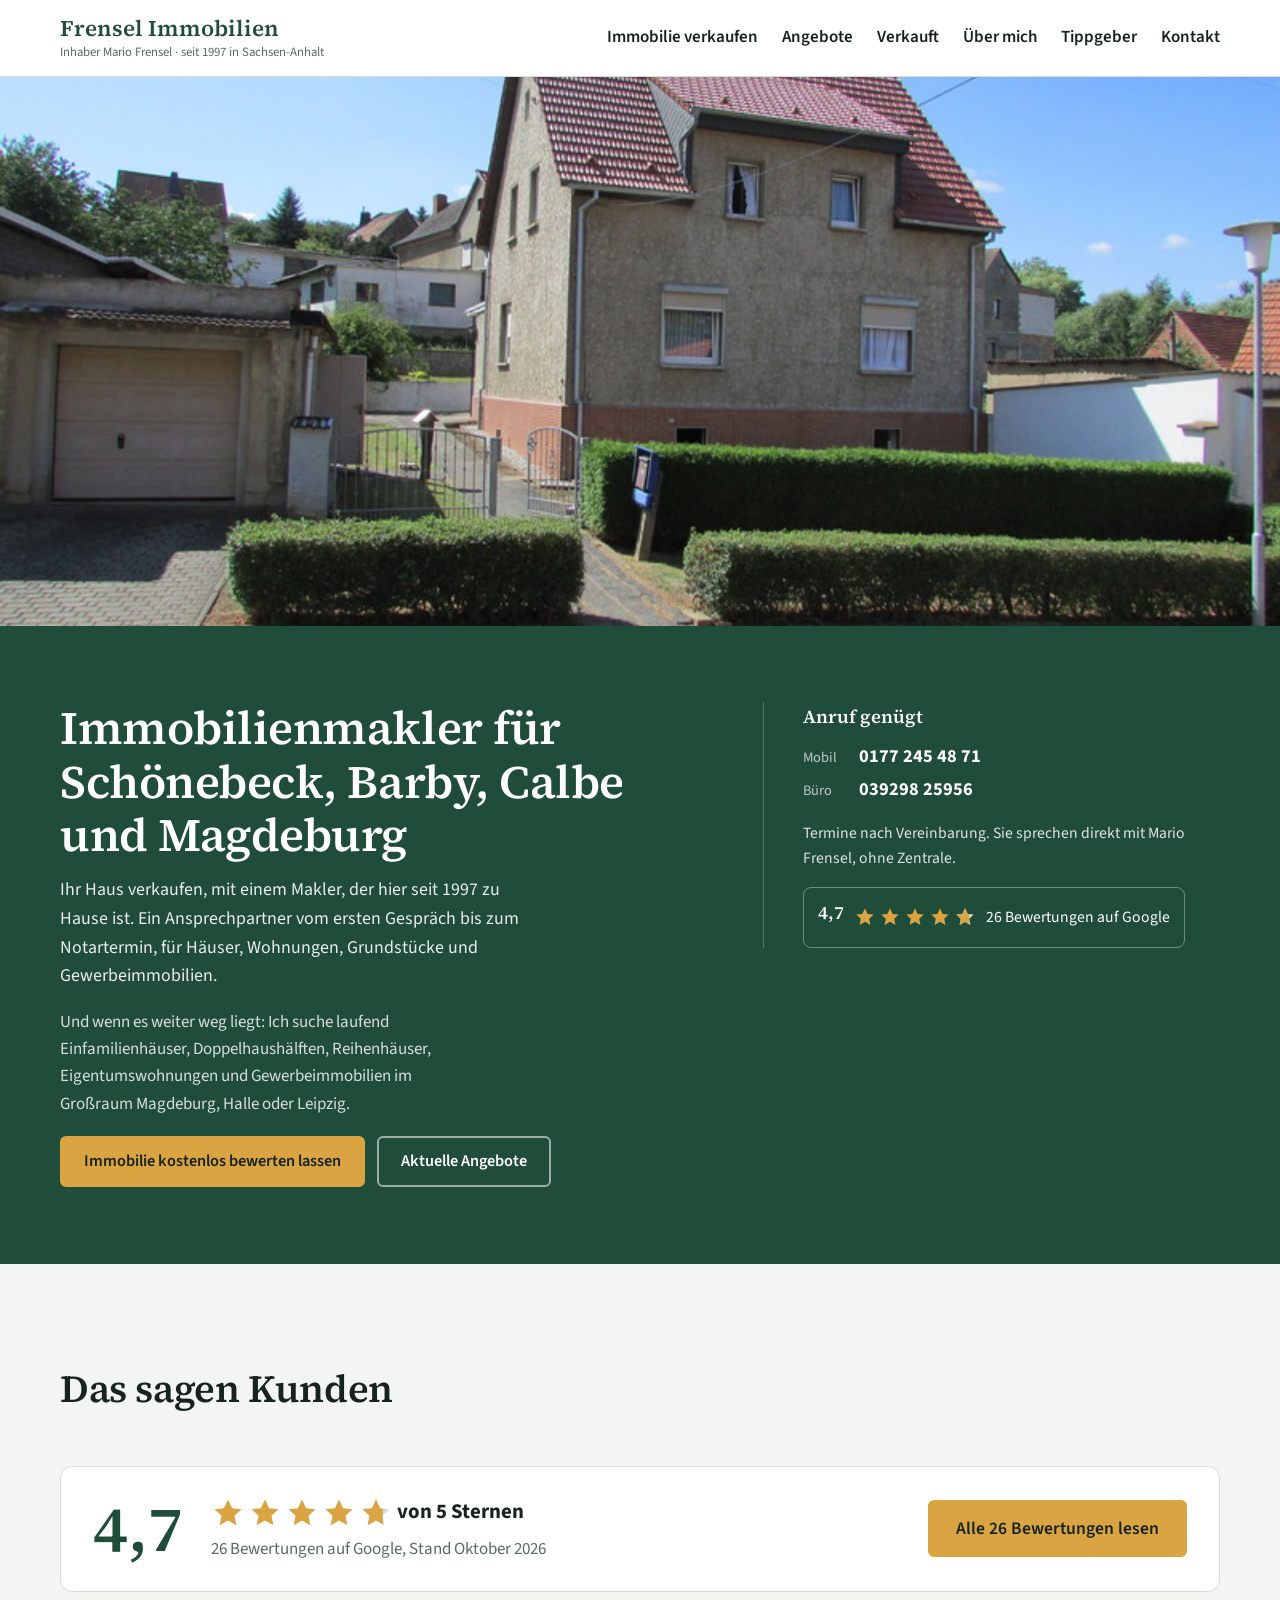
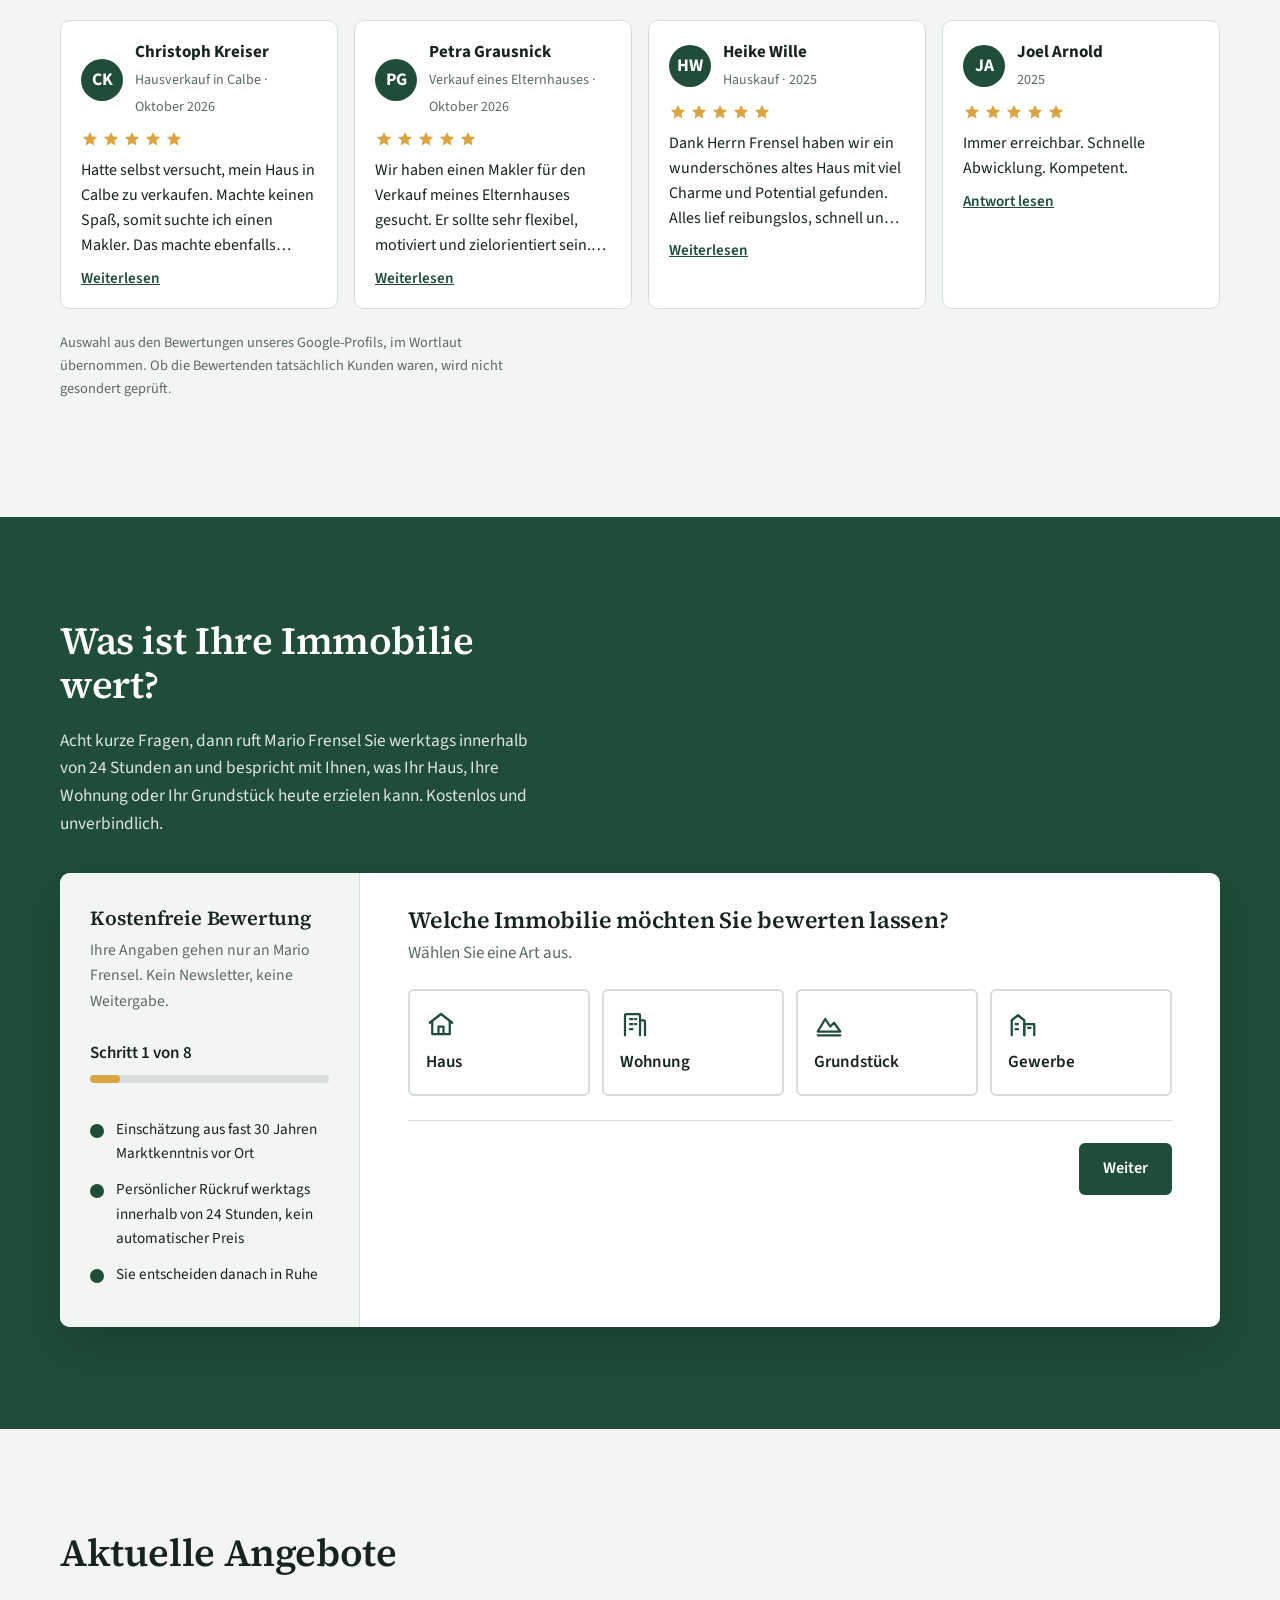
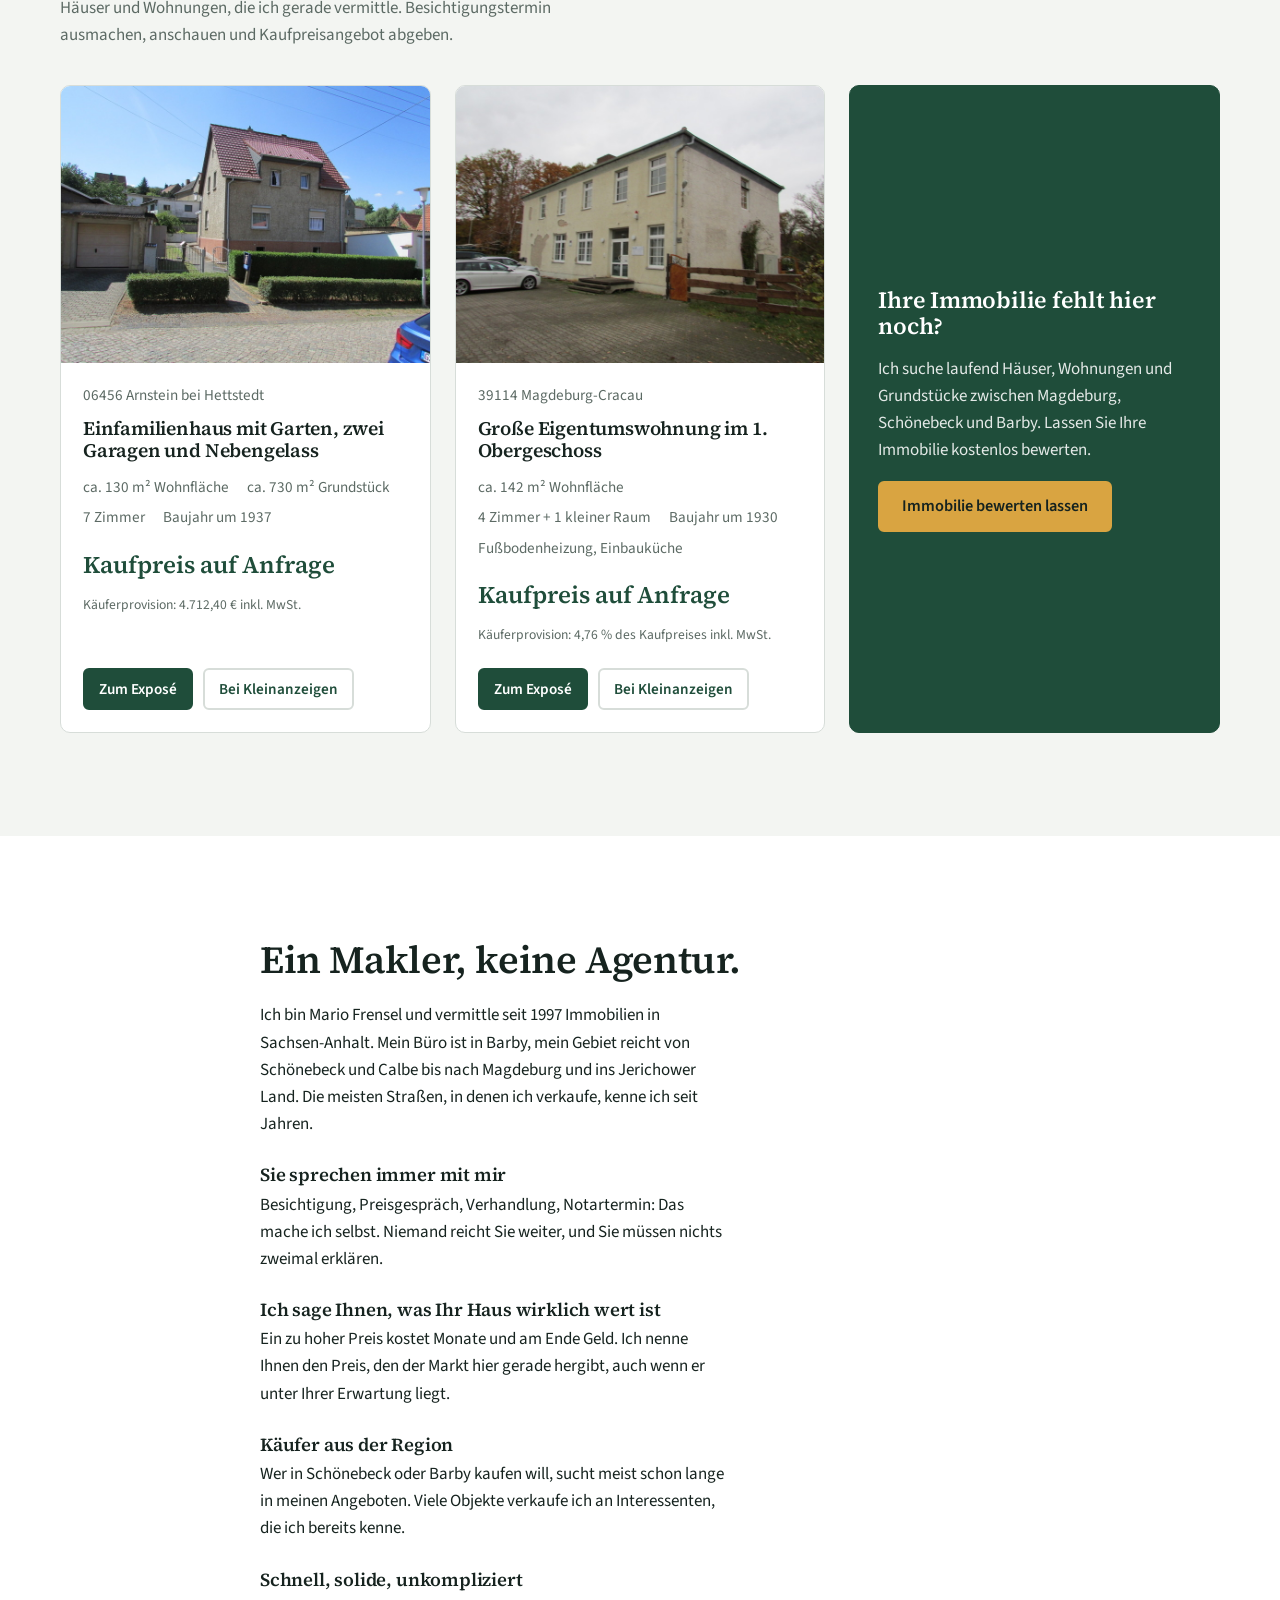
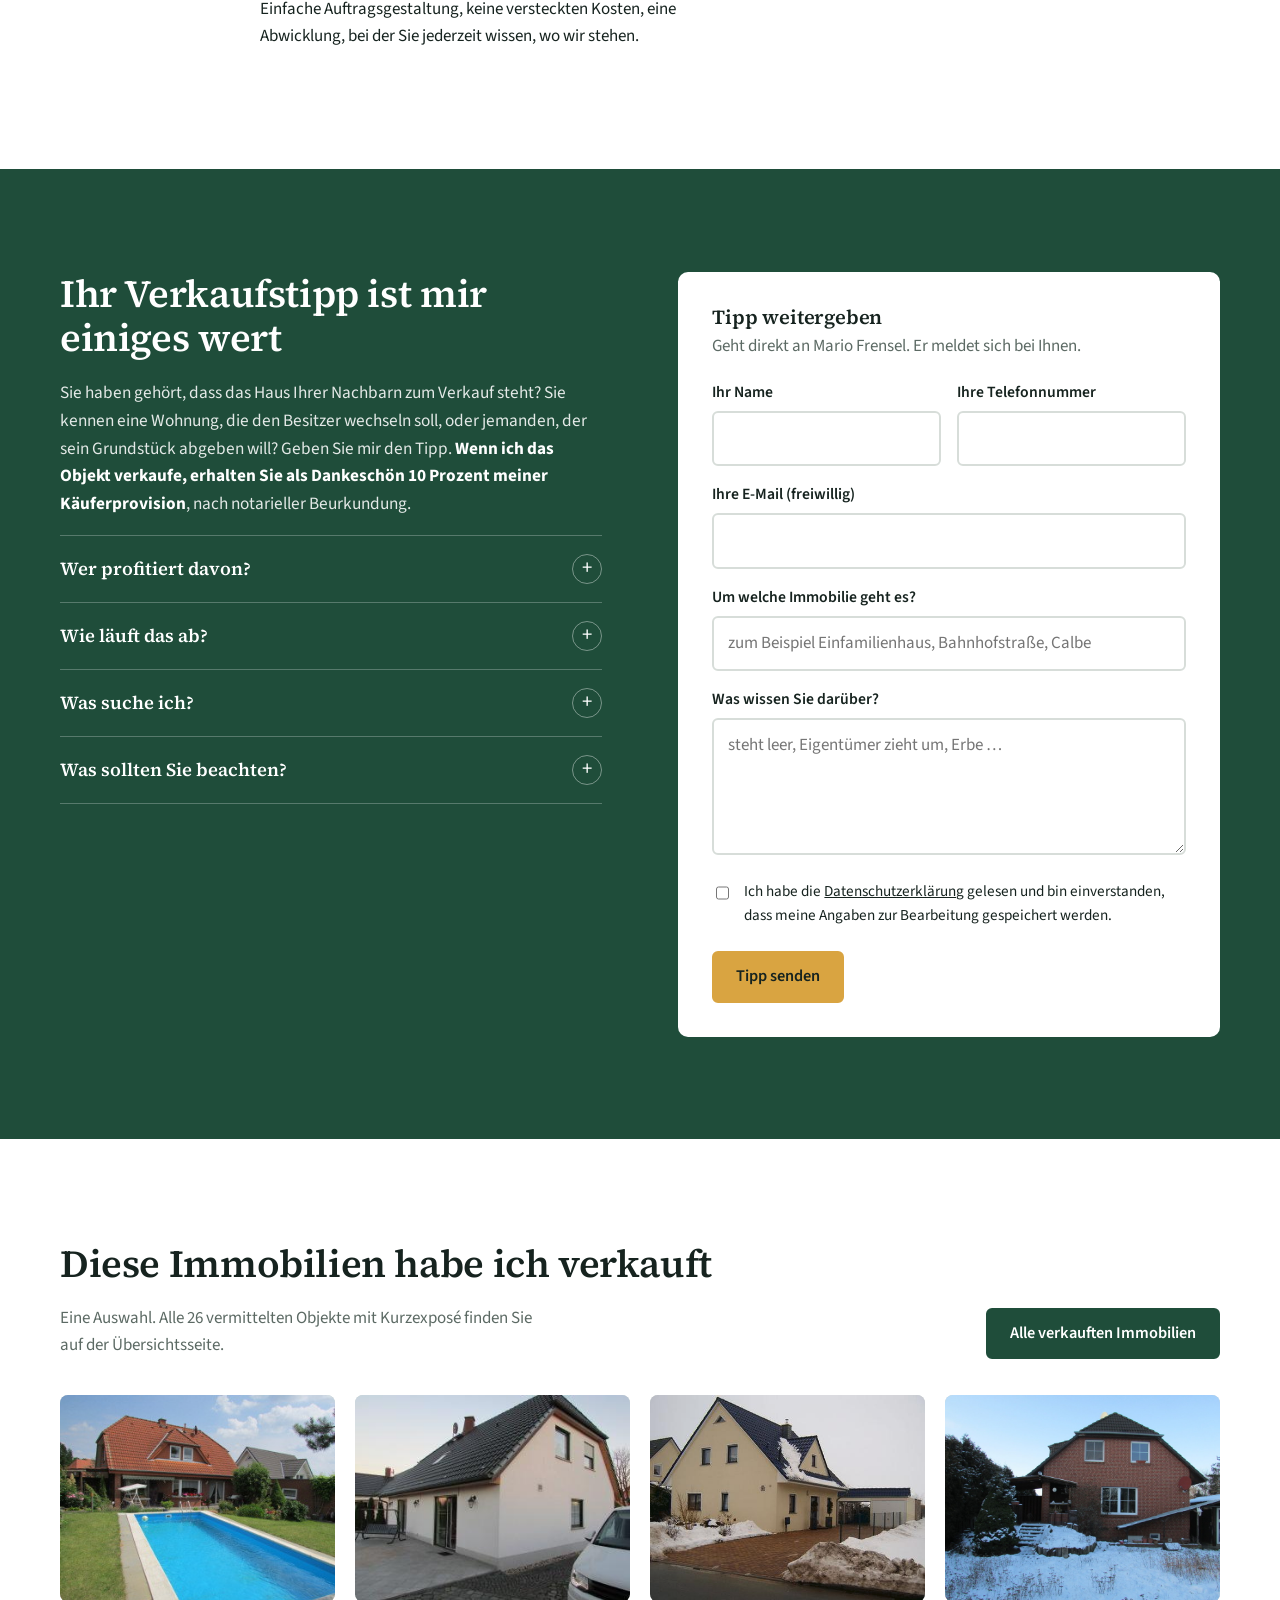
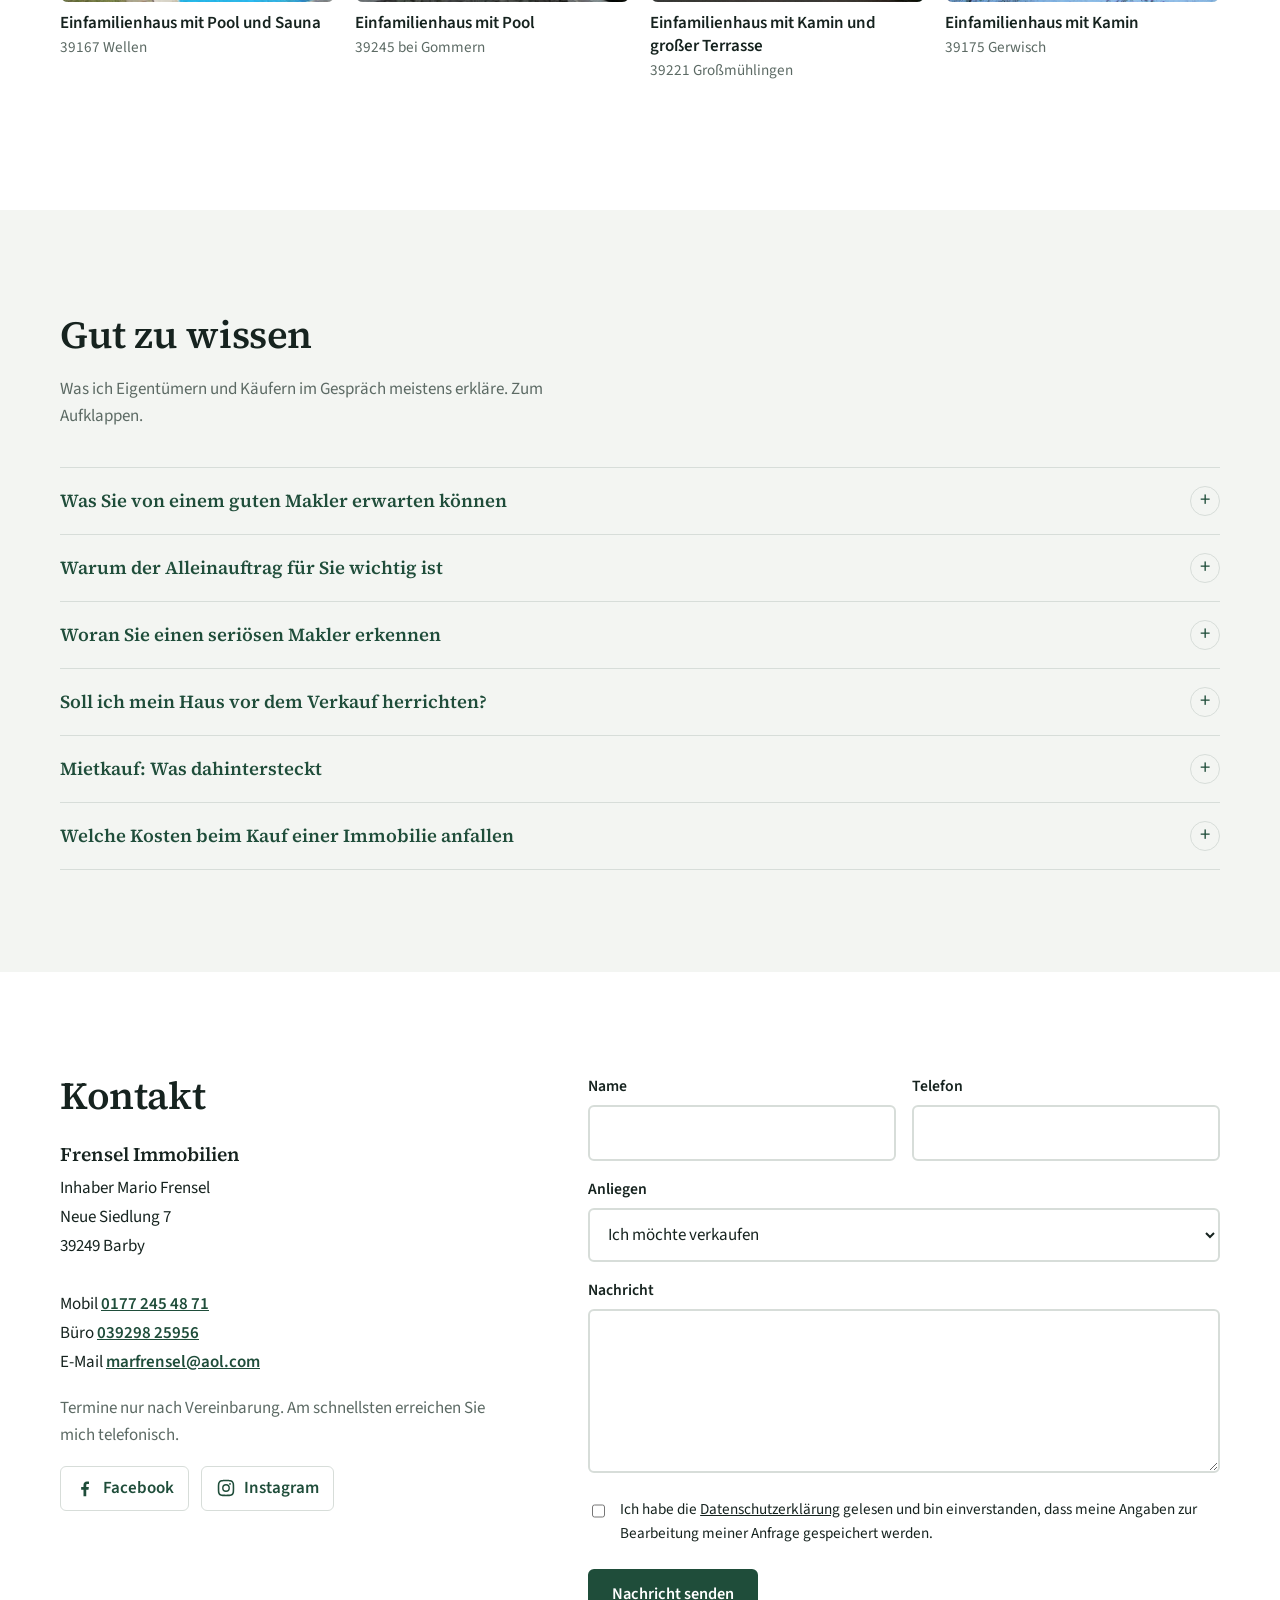
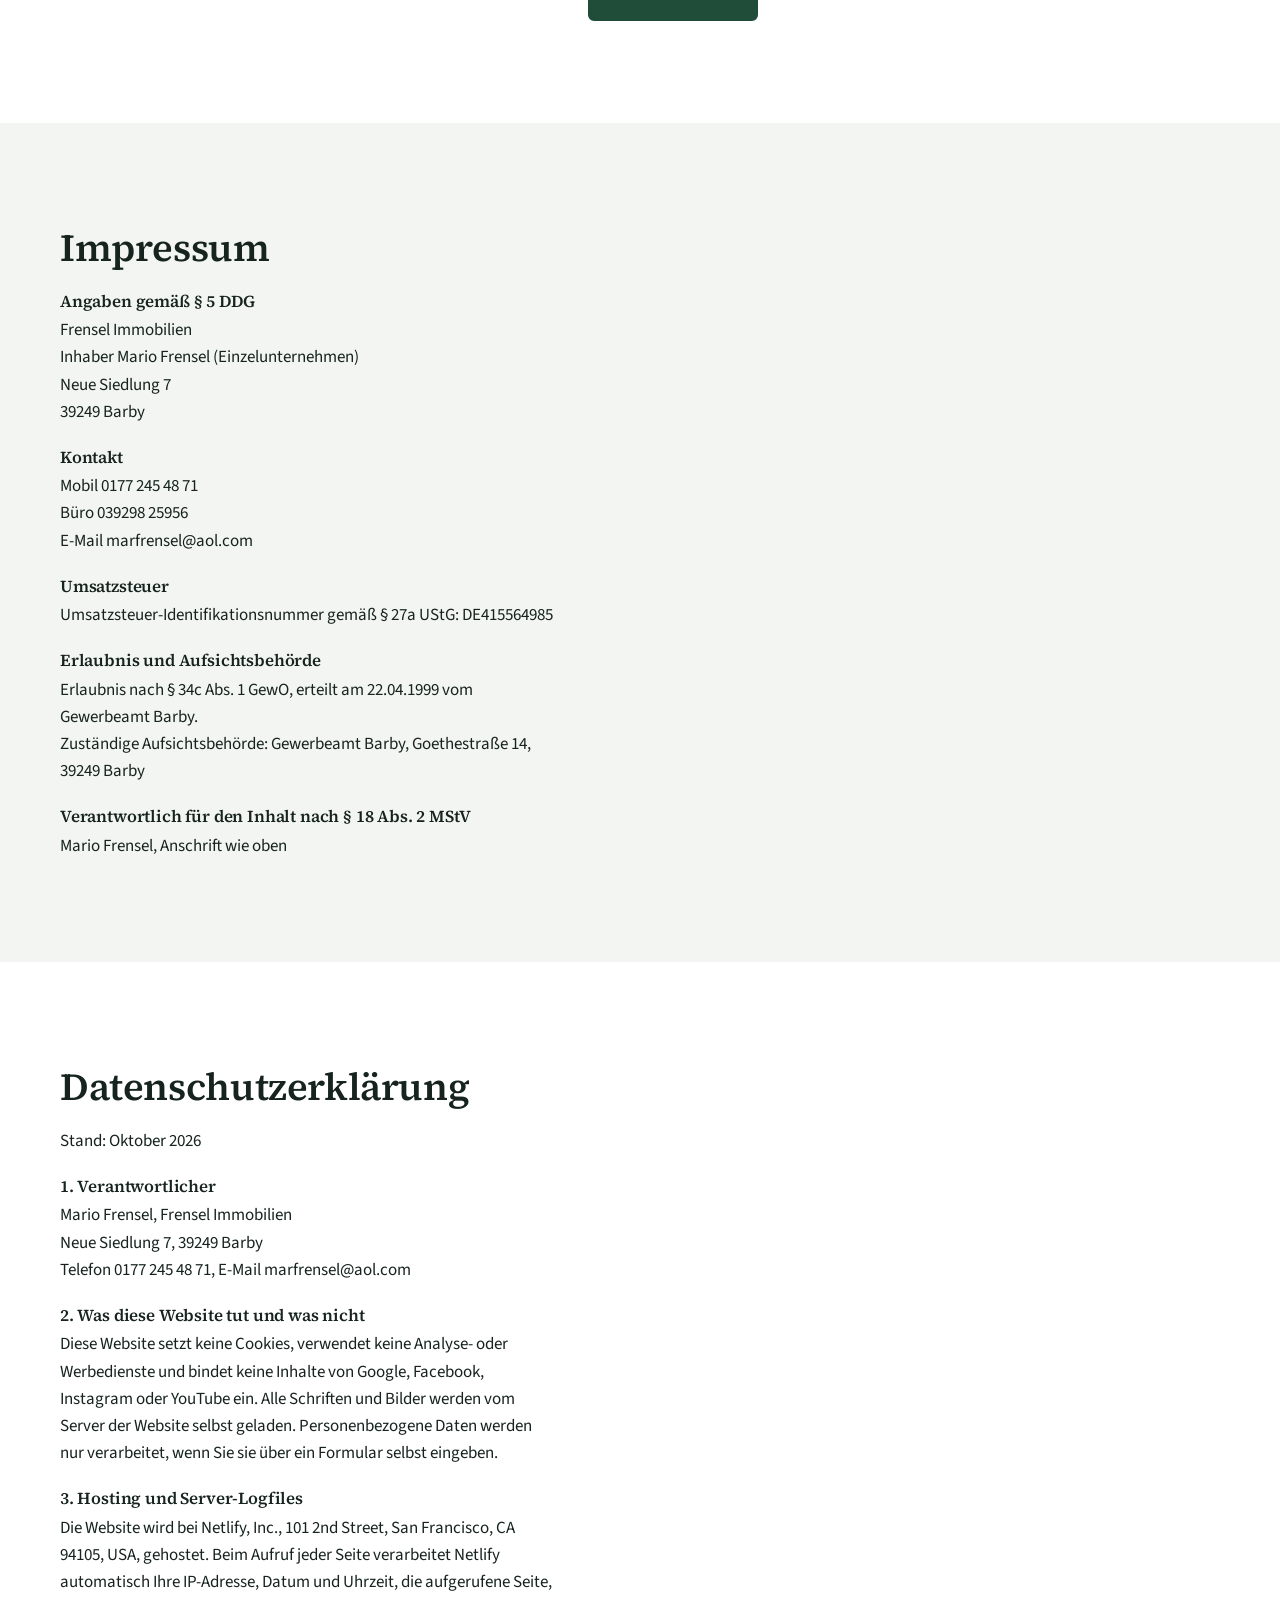
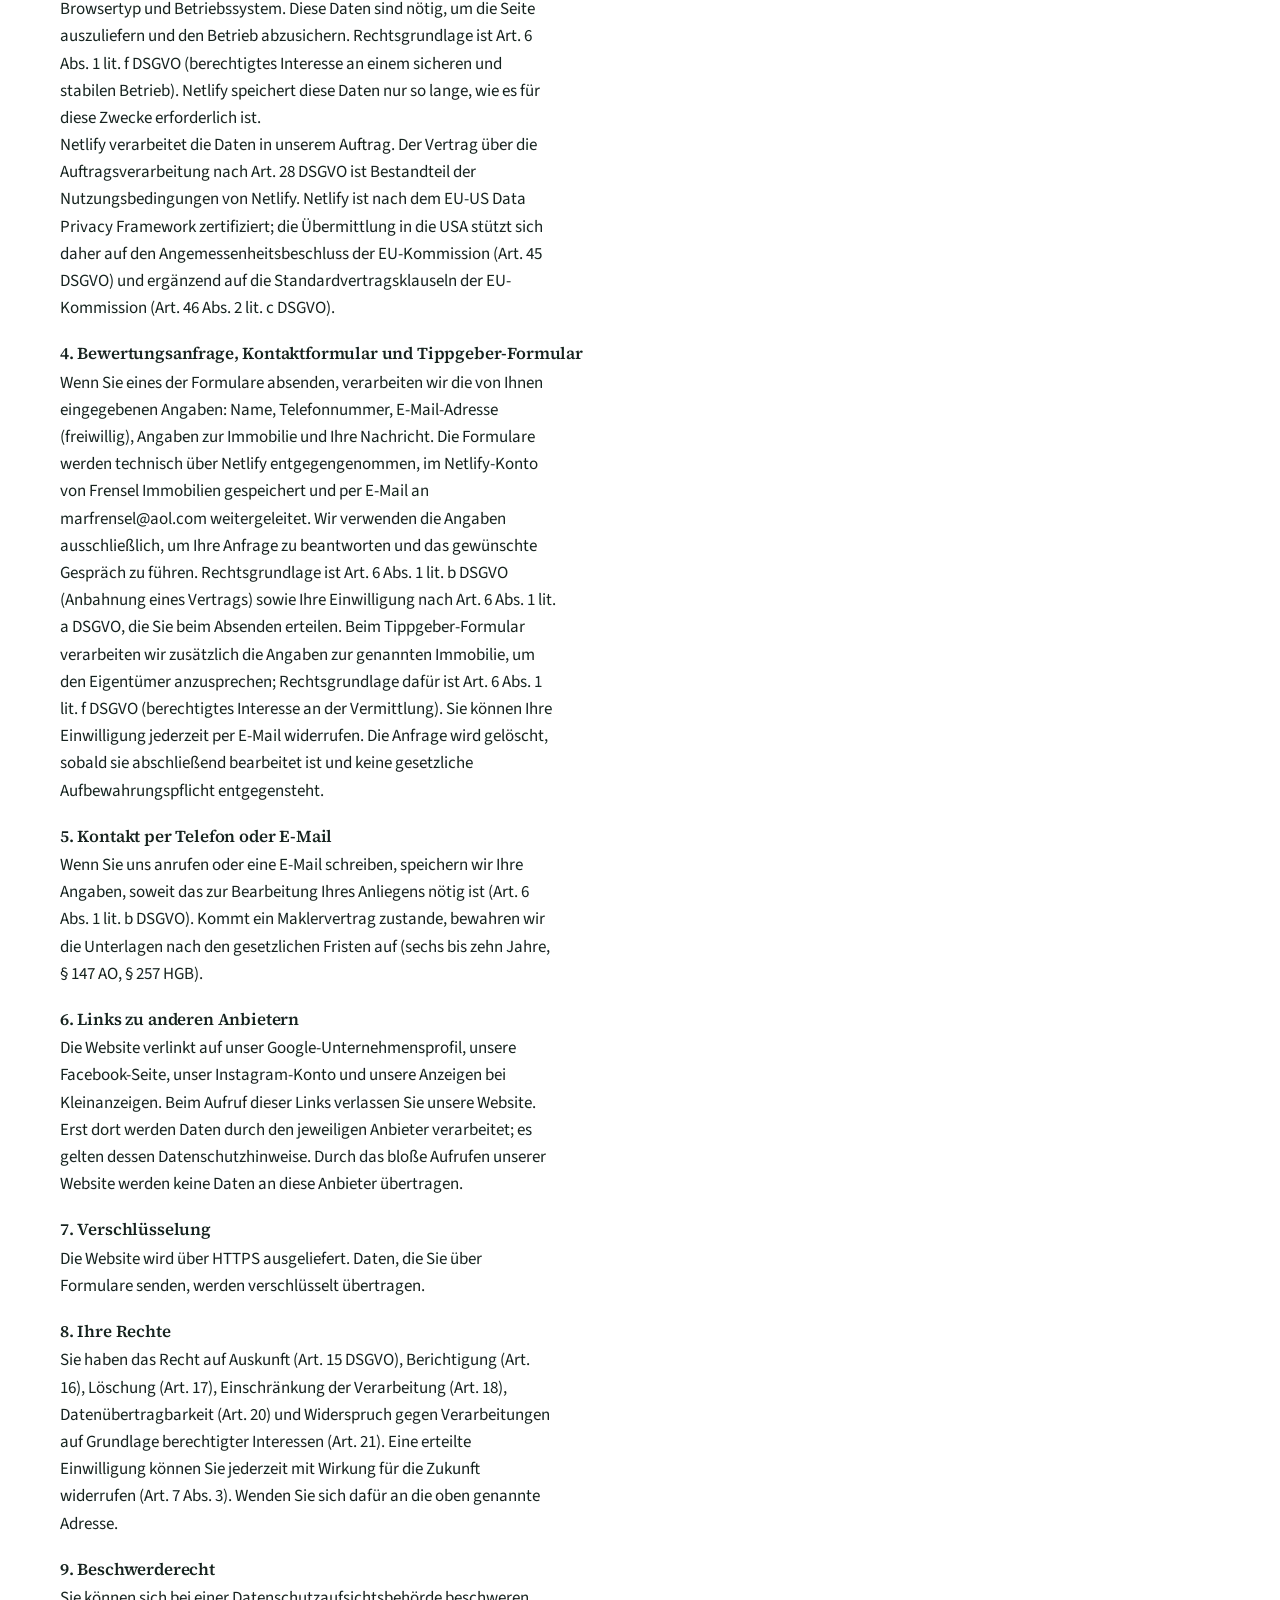
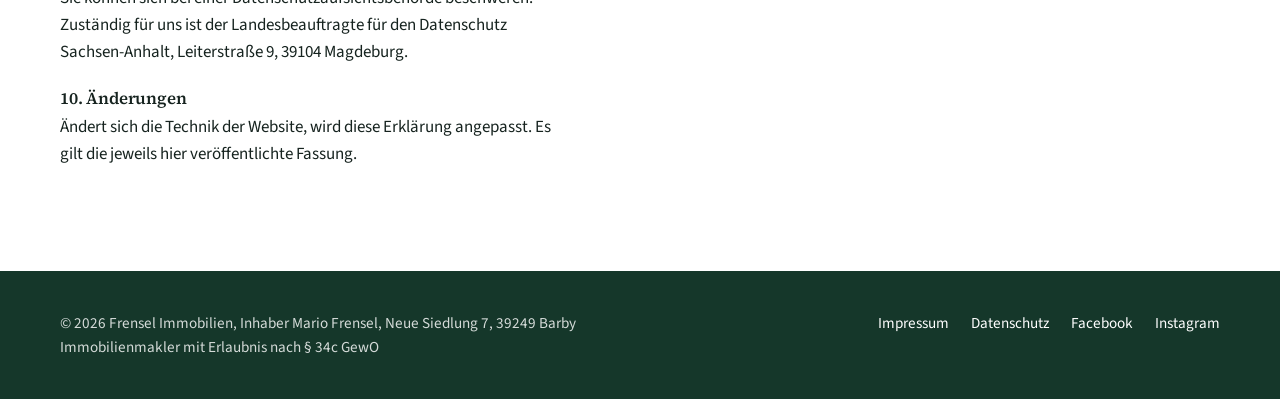
==== index.html @ 9239f8f9 "Add files via upload" ====
<!doctype html>
<html lang="de">
<head>
<meta charset="utf-8">
<meta name="viewport" content="width=device-width, initial-scale=1">
<title>Frensel Immobilien. Immobilienmakler für Schönebeck, Barby, Calbe und Magdeburg</title>
<meta name="description" content="Frensel Immobilien, Inhaber Mario Frensel. Seit 1997 Immobilienmakler für Häuser, Wohnungen und Grundstücke zwischen Magdeburg, Schönebeck und Barby. Kostenlose Immobilienbewertung.">
<link rel="stylesheet" href="stil.css">
</head>
<body>
<svg width="0" height="0" style="position:absolute" aria-hidden="true">
  <defs>
    <symbol id="haus-grafik" viewBox="0 0 240 160">
      <g fill="none" stroke="currentColor" stroke-width="2.5" stroke-linejoin="round" stroke-linecap="round">
        <path d="M20 140 H220"/><path d="M60 140 V84 L120 40 L180 84 V140"/><path d="M48 92 L120 36 L192 92"/>
        <path d="M150 58 V46 H164 V68"/><path d="M104 140 V104 H136 V140"/><path d="M74 100 H92 V118 H74 Z"/><path d="M148 100 H166 V118 H148 Z"/>
      </g>
    </symbol>
    <symbol id="stern" viewBox="0 0 24 24"><path d="M12 2.5l2.9 6.1 6.6.8-4.9 4.6 1.3 6.6L12 17.3l-5.9 3.3 1.3-6.6L2.5 9.4l6.6-.8z"/></symbol>
    <symbol id="facebook" viewBox="0 0 24 24"><path d="M13.5 22v-8h2.7l.4-3.2h-3.1V8.8c0-.9.3-1.5 1.6-1.5h1.7V4.4c-.3 0-1.3-.1-2.5-.1-2.5 0-4.1 1.5-4.1 4.2v2.3H7.4V14h2.8v8h3.3z"/></symbol>
    <symbol id="instagram" viewBox="0 0 24 24"><path d="M12 7.3a4.7 4.7 0 1 0 0 9.4 4.7 4.7 0 0 0 0-9.4zm0 7.7a3 3 0 1 1 0-6 3 3 0 0 1 0 6zm5.9-7.9a1.1 1.1 0 1 1-2.2 0 1.1 1.1 0 0 1 2.2 0zM12 2.2c-2.7 0-3 0-4 .1-1.1 0-1.8.2-2.4.5-.7.2-1.2.6-1.8 1.1-.5.6-.9 1.1-1.1 1.8-.3.6-.5 1.3-.5 2.4-.1 1-.1 1.3-.1 4s0 3 .1 4c0 1.1.2 1.8.5 2.4.2.7.6 1.2 1.1 1.8.6.5 1.1.9 1.8 1.1.6.3 1.3.5 2.4.5 1 .1 1.3.1 4 .1s3 0 4-.1c1.1 0 1.8-.2 2.4-.5.7-.2 1.2-.6 1.8-1.1.5-.6.9-1.1 1.1-1.8.3-.6.5-1.3.5-2.4.1-1 .1-1.3.1-4s0-3-.1-4c0-1.1-.2-1.8-.5-2.4-.2-.7-.6-1.2-1.1-1.8-.6-.5-1.1-.9-1.8-1.1-.6-.3-1.3-.5-2.4-.5-1-.1-1.3-.1-4-.1zm0 1.8c2.6 0 2.9 0 4 .1.9 0 1.5.2 1.8.3.5.2.8.4 1.1.7.3.3.6.7.7 1.1.1.4.3.9.3 1.8.1 1.1.1 1.4.1 4s0 2.9-.1 4c0 .9-.2 1.5-.3 1.8-.2.5-.4.8-.7 1.1-.3.3-.7.6-1.1.7-.4.1-.9.3-1.8.3-1.1.1-1.4.1-4 .1s-2.9 0-4-.1c-.9 0-1.5-.2-1.8-.3-.5-.2-.8-.4-1.1-.7-.3-.3-.6-.7-.7-1.1-.1-.4-.3-.9-.3-1.8-.1-1.1-.1-1.4-.1-4s0-2.9.1-4c0-.9.2-1.5.3-1.8.2-.5.4-.8.7-1.1.3-.3.7-.6 1.1-.7.4-.1.9-.3 1.8-.3 1.1-.1 1.4-.1 4-.1z"/></symbol>
  </defs>
</svg>

<header class="kopf">
  <div class="innen">
    <a class="marke" href="index.html">Frensel Immobilien<small>Inhaber Mario Frensel · seit 1997 in Sachsen-Anhalt</small></a>
    <button class="menue" type="button" aria-expanded="false" aria-controls="hauptnav">Menü</button>
    <nav id="hauptnav">
      <ul>
        <li><a href="index.html#bewertung">Immobilie verkaufen</a></li>
        <li><a href="index.html#angebote">Angebote</a></li>
        <li><a href="referenzen.html">Verkauft</a></li>
        <li><a href="index.html#ueber-mich">Über mich</a></li>
        <li><a href="index.html#tippgeber">Tippgeber</a></li>
        <li><a href="index.html#kontakt">Kontakt</a></li>
        <li class="nur-handy"><a href="tel:+491772454871">Mobil 0177 245 48 71</a></li>
        <li class="nur-handy"><a href="tel:+493929825956">Büro 039298 25956</a></li>
      </ul>
    </nav>
  </div>
</header>

<main>

<div class="kopfbild">
  <img src="bilder/arnstein/01.jpg" alt="" fetchpriority="high">
</div>

<section class="einstieg">
  <div class="innen">
    <div>
      <h1>Immobilienmakler für Schönebeck, Barby, Calbe und Magdeburg</h1>
      <p class="lauf">Ihr Haus verkaufen, mit einem Makler, der hier seit 1997 zu Hause ist. Ein Ansprechpartner vom ersten Gespräch bis zum Notartermin, für Häuser, Wohnungen, Grundstücke und Gewerbeimmobilien.</p>
      <p class="umkreis">Und wenn es weiter weg liegt: Ich suche laufend Einfamilienhäuser, Doppelhaushälften, Reihenhäuser, Eigentumswohnungen und Gewerbeimmobilien im Großraum Magdeburg, Halle oder Leipzig.</p>
      <div class="aktionen">
        <a class="knopf primaer" href="#bewertung">Immobilie kostenlos bewerten lassen</a>
        <a class="knopf hell" href="#angebote">Aktuelle Angebote</a>
      </div>
    </div>
    <div class="seite">
      <strong>Anruf genügt</strong>
      <ul class="nummern-liste">
        <li><span>Mobil</span><a href="tel:+491772454871">0177 245 48 71</a></li>
        <li><span>Büro</span><a href="tel:+493929825956">039298 25956</a></li>
      </ul>
      <p>Termine nach Vereinbarung. Sie sprechen direkt mit Mario Frensel, ohne Zentrale.</p>
      <a class="hero-google" href="#bewertungen"><strong>4,7</strong><span class="sterne" aria-label="4,7 von 5 Sternen"><svg><use href="#stern"/></svg><svg><use href="#stern"/></svg><svg><use href="#stern"/></svg><svg><use href="#stern"/></svg><span class="teil"><svg><use href="#stern"/></svg><svg style="clip-path: inset(0 30% 0 0)"><use href="#stern"/></svg></span></span><span>26 Bewertungen auf Google</span></a>
    </div>
  </div>
</section>

<section id="bewertungen" class="abschnitt nebel">
  <div class="innen">
    <div class="abschnitt-kopf">
      <div><h2>Das sagen Kunden</h2></div>
    </div>
    <div class="google-block">
      <div class="note">4,7</div>
      <div class="text"><strong><span class="sterne gross" aria-label="4,7 von 5 Sternen"><svg><use href="#stern"/></svg><svg><use href="#stern"/></svg><svg><use href="#stern"/></svg><svg><use href="#stern"/></svg><span class="teil"><svg><use href="#stern"/></svg><svg style="clip-path: inset(0 30% 0 0)"><use href="#stern"/></svg></span></span> <span style="color:var(--tinte)">von 5 Sternen</span></strong><span>26 Bewertungen auf Google, Stand Oktober 2026</span></div>
      <a class="knopf primaer" href="https://share.google/ACuzNIBtSuH9hmGwD">Alle 26 Bewertungen lesen</a>
    </div>
    <p class="wisch">Zum Blättern wischen</p>
    <div class="stimmen">
      <figure class="stimme">
        <div class="kopf"><div class="avatar">CK</div><div><strong>Christoph Kreiser</strong><span>Hausverkauf in Calbe · Oktober 2026</span></div></div>
        <span class="sterne" aria-label="5 von 5 Sternen"><svg><use href="#stern"/></svg><svg><use href="#stern"/></svg><svg><use href="#stern"/></svg><svg><use href="#stern"/></svg><svg><use href="#stern"/></svg></span>
        <blockquote><p>Hatte selbst versucht, mein Haus in Calbe zu verkaufen. Machte keinen Spaß, somit suchte ich einen Makler. Das machte ebenfalls keinen Spaß, alle redeten es klein und schwierig. Dann kam Herr Frensel auf die Bühne. Der redete nicht viel, sondern machte es einfach möglich. Verkauf innerhalb kürzester Zeit. Musste mich um nichts mehr kümmern, nur noch zum Notar, und da war er auch als Berater dabei. Kann nur dazu sagen: Mario Frensel war jeden Cent wert.</p></blockquote>
        <button class="mehr" type="button">Weiterlesen</button>
        <div class="antwort"><strong>Antwort von Mario Frensel</strong><p>Erstmal vielen Dank für die „knackige“ Formulierung und vielen lieben Dank für das große Lob! Jederzeit wieder, Herr Kreiser.</p></div>
      </figure>
      <figure class="stimme">
        <div class="kopf"><div class="avatar">PG</div><div><strong>Petra Grausnick</strong><span>Verkauf eines Elternhauses · Oktober 2026</span></div></div>
        <span class="sterne" aria-label="5 von 5 Sternen"><svg><use href="#stern"/></svg><svg><use href="#stern"/></svg><svg><use href="#stern"/></svg><svg><use href="#stern"/></svg><svg><use href="#stern"/></svg></span>
        <blockquote><p>Wir haben einen Makler für den Verkauf meines Elternhauses gesucht. Er sollte sehr flexibel, motiviert und zielorientiert sein. Trotz der großen Entfernung zu der Immobilie und der damit verbundenen Fahrerei hat Herr Frensel alles zu unserer Zufriedenheit gemeistert. Er war zu jeder Zeit erreichbar und ansprechbar. Seine persönliche und sympathische Art, gepaart mit Kompetenz und Sachverstand, empfanden wir als äußerst angenehm. Unsere Sorgen und Bedenken konnte er uns jederzeit nehmen. Wir empfehlen daher Herrn Frensel aus voller Überzeugung sehr gerne weiter.</p></blockquote>
        <button class="mehr" type="button">Weiterlesen</button>
        <div class="antwort"><strong>Antwort von Mario Frensel</strong><p>Sehr geehrte Familie Grausnick, vielen Dank für die 5-Sterne-Bewertung. Wir waren sehr gerne für Sie tätig. Der Erfolg in der Sache ist auch auf Ihre optimale Zuarbeit zurückzuführen. Immer wieder gerne.</p></div>
      </figure>
      <figure class="stimme">
        <div class="kopf"><div class="avatar">HW</div><div><strong>Heike Wille</strong><span>Hauskauf · 2025</span></div></div>
        <span class="sterne" aria-label="5 von 5 Sternen"><svg><use href="#stern"/></svg><svg><use href="#stern"/></svg><svg><use href="#stern"/></svg><svg><use href="#stern"/></svg><svg><use href="#stern"/></svg></span>
        <blockquote><p>Dank Herrn Frensel haben wir ein wunderschönes altes Haus mit viel Charme und Potential gefunden. Alles lief reibungslos, schnell und flexibel. Herr Frensel ist ein sehr kompetenter und freundlicher Ansprechpartner, der jederzeit erreichbar gewesen ist. Wir können ihn absolut weiterempfehlen.</p></blockquote>
        <button class="mehr" type="button">Weiterlesen</button>
        <div class="antwort"><strong>Antwort von Mario Frensel</strong><p>Danke, dass Sie sich die Zeit genommen haben, uns eine Bewertung zu hinterlassen! Ihre Bewertung hat uns den Tag versüßt!</p></div>
      </figure>
      <figure class="stimme">
        <div class="kopf"><div class="avatar">JA</div><div><strong>Joel Arnold</strong><span>2025</span></div></div>
        <span class="sterne" aria-label="5 von 5 Sternen"><svg><use href="#stern"/></svg><svg><use href="#stern"/></svg><svg><use href="#stern"/></svg><svg><use href="#stern"/></svg><svg><use href="#stern"/></svg></span>
        <blockquote><p>Immer erreichbar. Schnelle Abwicklung. Kompetent.</p></blockquote>
        <button class="mehr" type="button">Antwort lesen</button>
        <div class="antwort"><strong>Antwort von Mario Frensel</strong><p>Danke dafür, wir geben eben immer 100 % und versuchen alle Beteiligten glücklich zu machen, von Anfang bis Ende. Kundenzufriedenheit ist immer oberstes Gebot. Wir sind Dienstleister und müssen „dienen“!</p></div>
      </figure>
    </div>
    <p class="quelle">Auswahl aus den Bewertungen unseres Google-Profils, im Wortlaut übernommen. Ob die Bewertenden tatsächlich Kunden waren, wird nicht gesondert geprüft.</p>
  </div>
</section>

<section id="bewertung" class="abschnitt gruen">
  <div class="innen">
    <div class="bewertung-kopf">
      <h2>Was ist Ihre Immobilie wert?</h2>
      <p>Acht kurze Fragen, dann ruft Mario Frensel Sie werktags innerhalb von 24 Stunden an und bespricht mit Ihnen, was Ihr Haus, Ihre Wohnung oder Ihr Grundstück heute erzielen kann. Kostenlos und unverbindlich.</p>
    </div>

    <div class="karte">
      <aside class="karte-seite">
        <h3>Kostenfreie Bewertung</h3>
        <p>Ihre Angaben gehen nur an Mario Frensel. Kein Newsletter, keine Weitergabe.</p>
        <div class="fortschritt">
          <span class="schritt" id="schritt-anzeige">Schritt 1 von 8</span>
          <div class="balken" role="progressbar" aria-valuemin="1" aria-valuemax="8" aria-valuenow="1" aria-labelledby="schritt-anzeige"><i id="balken"></i></div>
        </div>
        <ul class="zusagen">
          <li>Einschätzung aus fast 30 Jahren Marktkenntnis vor Ort</li>
          <li>Persönlicher Rückruf werktags innerhalb von 24 Stunden, kein automatischer Preis</li>
          <li>Sie entscheiden danach in Ruhe</li>
        </ul>
      </aside>

      <div class="karte-haupt">
        <form id="bewertungsformular" name="bewertung" method="POST" action="/" data-netlify="true" netlify-honeypot="bot-field" novalidate>
          <input type="hidden" name="form-name" value="bewertung">
          <p class="falle"><label>Bitte dieses Feld leer lassen: <input name="bot-field" tabindex="-1" autocomplete="off"></label></p>

          <fieldset class="frage aktiv" data-schritt="1">
            <h3>Welche Immobilie möchten Sie bewerten lassen?</h3>
            <p class="hinweis">Wählen Sie eine Art aus.</p>
            <div class="kacheln">
              <label class="kachel"><input type="radio" name="objektart" value="Haus" required><span><svg viewBox="0 0 24 24"><path d="M3 11 12 4l9 7"/><path d="M5 10v10h14V10"/><path d="M10 20v-6h4v6"/></svg>Haus</span></label>
              <label class="kachel"><input type="radio" name="objektart" value="Wohnung"><span><svg viewBox="0 0 24 24"><path d="M4 21V5a1 1 0 0 1 1-1h10a1 1 0 0 1 1 1v16"/><path d="M16 9h3a1 1 0 0 1 1 1v11"/><path d="M8 8h2M8 12h2M8 16h2M12 8h1M12 12h1"/></svg>Wohnung</span></label>
              <label class="kachel"><input type="radio" name="objektart" value="Grundstück"><span><svg viewBox="0 0 24 24"><path d="M3 18 9 8l4 6 3-3 5 7Z"/><path d="M3 21h18"/></svg>Grundstück</span></label>
              <label class="kachel"><input type="radio" name="objektart" value="Gewerbe"><span><svg viewBox="0 0 24 24"><path d="M3 21V9l5-4 5 4v12"/><path d="M13 21V12h8v9"/><path d="M6 12h2M6 16h2M16 15h2"/></svg>Gewerbe</span></label>
            </div>
          </fieldset>

          <fieldset class="frage" data-schritt="2">
            <h3>Wofür brauchen Sie die Bewertung?</h3>
            <p class="hinweis">Das hilft, das Gespräch vorzubereiten.</p>
            <div class="kacheln">
              <label class="kachel"><input type="radio" name="zweck" value="Verkauf geplant" required><span>Ich möchte verkaufen</span></label>
              <label class="kachel"><input type="radio" name="zweck" value="Orientierung"><span>Ich will erst einmal wissen, wo ich stehe</span></label>
              <label class="kachel"><input type="radio" name="zweck" value="Erbschaft oder Trennung"><span>Erbschaft oder Trennung</span></label>
              <label class="kachel"><input type="radio" name="zweck" value="Vermieten oder verkaufen"><span>Vermieten oder verkaufen, ich bin unsicher</span></label>
            </div>
          </fieldset>

          <fieldset class="frage" data-schritt="3">
            <h3>Wo liegt die Immobilie?</h3>
            <p class="hinweis">Ort und Postleitzahl reichen. Die genaue Adresse besprechen wir am Telefon.</p>
            <div class="felder">
              <div class="feld"><label for="plz">Postleitzahl</label><input id="plz" name="plz" type="text" inputmode="numeric" pattern="[0-9]{5}" required></div>
              <div class="feld"><label for="ort">Ort</label><input id="ort" name="ort" type="text" required></div>
            </div>
          </fieldset>

          <fieldset class="frage" data-schritt="4">
            <h3>Wie groß ist die Immobilie?</h3>
            <p class="hinweis">Ungefähre Angaben genügen.</p>
            <div class="felder">
              <div class="feld"><label for="wohnflaeche">Wohn- oder Nutzfläche in m²</label><input id="wohnflaeche" name="wohnflaeche" type="number" min="0" inputmode="numeric"><small>Bei Grundstücken leer lassen</small></div>
              <div class="feld"><label for="grundstueck">Grundstück in m²</label><input id="grundstueck" name="grundstueck" type="number" min="0" inputmode="numeric"><small>Bei Wohnungen leer lassen</small></div>
            </div>
          </fieldset>

          <fieldset class="frage" data-schritt="5">
            <h3>Wann wurde das Gebäude gebaut?</h3>
            <p class="hinweis">Bei Grundstücken ohne Gebäude können Sie diesen Schritt überspringen.</p>
            <div class="kacheln">
              <label class="kachel"><input type="radio" name="baujahr" value="vor 1950"><span>Vor 1950</span></label>
              <label class="kachel"><input type="radio" name="baujahr" value="1950 bis 1989"><span>1950 bis 1989</span></label>
              <label class="kachel"><input type="radio" name="baujahr" value="1990 bis 2009"><span>1990 bis 2009</span></label>
              <label class="kachel"><input type="radio" name="baujahr" value="ab 2010"><span>Ab 2010</span></label>
            </div>
          </fieldset>

          <fieldset class="frage" data-schritt="6">
            <h3>In welchem Zustand ist die Immobilie?</h3>
            <p class="hinweis">Schätzen Sie ehrlich, das macht die Einschätzung genauer.</p>
            <div class="kacheln">
              <label class="kachel"><input type="radio" name="zustand" value="Neuwertig" required><span>Neuwertig oder frisch saniert</span></label>
              <label class="kachel"><input type="radio" name="zustand" value="Gepflegt"><span>Gepflegt, bewohnbar</span></label>
              <label class="kachel"><input type="radio" name="zustand" value="Renovierungsbedarf"><span>Renovierung nötig</span></label>
              <label class="kachel"><input type="radio" name="zustand" value="Sanierungsbedarf"><span>Umfassende Sanierung nötig</span></label>
            </div>
          </fieldset>

          <fieldset class="frage" data-schritt="7">
            <h3>Wann möchten Sie verkaufen?</h3>
            <p class="hinweis">Auch „noch offen“ ist eine gute Antwort.</p>
            <div class="kacheln">
              <label class="kachel"><input type="radio" name="zeitpunkt" value="So bald wie möglich" required><span>So bald wie möglich</span></label>
              <label class="kachel"><input type="radio" name="zeitpunkt" value="In 3 bis 6 Monaten"><span>In drei bis sechs Monaten</span></label>
              <label class="kachel"><input type="radio" name="zeitpunkt" value="Später"><span>Später als in sechs Monaten</span></label>
              <label class="kachel"><input type="radio" name="zeitpunkt" value="Noch offen"><span>Noch offen</span></label>
            </div>
          </fieldset>

          <fieldset class="frage" data-schritt="8">
            <h3>Wie erreicht Mario Frensel Sie?</h3>
            <p class="hinweis">Er ruft Sie werktags innerhalb von 24 Stunden an und bespricht die Bewertung mit Ihnen.</p>
            <div class="felder">
              <div class="feld"><label for="vorname">Vorname</label><input id="vorname" name="vorname" type="text" autocomplete="given-name" required></div>
              <div class="feld"><label for="nachname">Nachname</label><input id="nachname" name="nachname" type="text" autocomplete="family-name" required></div>
              <div class="feld"><label for="telefonnr">Telefon</label><input id="telefonnr" name="telefon" type="tel" autocomplete="tel" required></div>
              <div class="feld"><label for="email">E-Mail (freiwillig)</label><input id="email" name="email" type="email" autocomplete="email"></div>
              <div class="feld breit"><label for="erreichbar">Wann passt ein Anruf am besten?</label><input id="erreichbar" name="erreichbar" type="text" placeholder="zum Beispiel werktags ab 17 Uhr"></div>
            </div>
            <label class="haken"><input type="checkbox" name="datenschutz" value="ja" required><span>Ich habe die <a href="#datenschutz">Datenschutzerklärung</a> gelesen und bin einverstanden, dass meine Angaben zur Bearbeitung meiner Anfrage gespeichert werden.</span></label>
          </fieldset>

          <p class="fehler" id="fehler">Bitte füllen Sie die markierten Felder aus.</p>

          <div class="steuerung">
            <button class="knopf leise" type="button" id="zurueck" hidden>Zurück</button>
            <button class="knopf dunkel" type="button" id="weiter" style="margin-left:auto">Weiter</button>
            <button class="knopf primaer" type="submit" id="senden" hidden style="margin-left:auto">Anfrage senden</button>
          </div>
        </form>

        <div class="danke" id="danke">
          <h3>Vielen Dank. Ihre Anfrage ist angekommen.</h3>
          <p>Mario Frensel ruft Sie werktags innerhalb von 24 Stunden an. Wenn es eilt, erreichen Sie ihn direkt unter <a href="tel:+491772454871"><strong>0177 245 48 71</strong></a> oder <a href="tel:+493929825956"><strong>039298 25956</strong></a>.</p>
        </div>
      </div>
    </div>
  </div>
</section>

<section id="angebote" class="abschnitt nebel">
  <div class="innen">
    <div class="abschnitt-kopf">
      <div>
        <h2>Aktuelle Angebote</h2>
        <p>Häuser und Wohnungen, die ich gerade vermittle. Besichtigungstermin ausmachen, anschauen und Kaufpreisangebot abgeben.</p>
      </div>
    </div>

    <div class="angebote">
      <article class="angebot">
        <div class="bild"><img class="foto" src="bilder/arnstein/01.jpg" alt="Einfamilienhaus in Arnstein" loading="lazy"><a href="arnstein.html" aria-label="Zum Exposé Arnstein"></a></div>
        <div class="text">
          <p class="ort">06456 Arnstein bei Hettstedt</p>
          <h3><a href="arnstein.html">Einfamilienhaus mit Garten, zwei Garagen und Nebengelass</a></h3>
          <ul class="daten"><li>ca. 130 m² Wohnfläche</li><li>ca. 730 m² Grundstück</li><li>7 Zimmer</li><li>Baujahr um 1937</li></ul>
          <p class="preis">Kaufpreis auf Anfrage</p>
          <p class="provision">Käuferprovision: 4.712,40 € inkl. MwSt.</p>
          <div class="links"><a class="knopf dunkel" href="arnstein.html">Zum Exposé</a><a class="knopf leise" href="https://www.kleinanzeigen.de/s-anzeige/grosses-einfamilienhaus-in-06456-arnstein-braeunrode-/3487766628-208-25801" rel="noopener">Bei Kleinanzeigen</a></div>
        </div>
      </article>
      <article class="angebot">
        <div class="bild"><img class="foto" src="bilder/cracau/01.jpg" alt="Eigentumswohnung in Magdeburg-Cracau" loading="lazy"><a href="cracau.html" aria-label="Zum Exposé Cracau"></a></div>
        <div class="text">
          <p class="ort">39114 Magdeburg-Cracau</p>
          <h3><a href="cracau.html">Große Eigentumswohnung im 1. Obergeschoss</a></h3>
          <ul class="daten"><li>ca. 142 m² Wohnfläche</li><li>4 Zimmer + 1 kleiner Raum</li><li>Baujahr um 1930</li><li>Fußbodenheizung, Einbauküche</li></ul>
          <p class="preis">Kaufpreis auf Anfrage</p>
          <p class="provision">Käuferprovision: 4,76 % des Kaufpreises inkl. MwSt.</p>
          <div class="links"><a class="knopf dunkel" href="cracau.html">Zum Exposé</a><a class="knopf leise" href="https://www.kleinanzeigen.de/s-anzeige/grosse-eigentumswohnung-39114-magdeburg-cracau-/3484253680-196-2233" rel="noopener">Bei Kleinanzeigen</a></div>
        </div>
      </article>
      <article class="angebot aufruf">
        <h3>Ihre Immobilie fehlt hier noch?</h3>
        <p>Ich suche laufend Häuser, Wohnungen und Grundstücke zwischen Magdeburg, Schönebeck und Barby. Lassen Sie Ihre Immobilie kostenlos bewerten.</p>
        <a class="knopf primaer" href="#bewertung">Immobilie bewerten lassen</a>
      </article>
    </div>
  </div>
</section>

<section id="ueber-mich" class="abschnitt">
  <div class="innen ueber ohne-bild">
    <!-- PORTRÄT: sobald das Foto da ist, hier <div class="portraet"><img class="foto" src="bilder/portrait.jpg" alt="Mario Frensel"></div> einfügen und oben "ohne-bild" entfernen -->
    <div>
      <h2>Ein Makler, keine Agentur.</h2>
      <p>Ich bin Mario Frensel und vermittle seit 1997 Immobilien in Sachsen-Anhalt. Mein Büro ist in Barby, mein Gebiet reicht von Schönebeck und Calbe bis nach Magdeburg und ins Jerichower Land. Die meisten Straßen, in denen ich verkaufe, kenne ich seit Jahren.</p>

      <h3>Sie sprechen immer mit mir</h3>
      <p>Besichtigung, Preisgespräch, Verhandlung, Notartermin: Das mache ich selbst. Niemand reicht Sie weiter, und Sie müssen nichts zweimal erklären.</p>

      <h3>Ich sage Ihnen, was Ihr Haus wirklich wert ist</h3>
      <p>Ein zu hoher Preis kostet Monate und am Ende Geld. Ich nenne Ihnen den Preis, den der Markt hier gerade hergibt, auch wenn er unter Ihrer Erwartung liegt.</p>

      <h3>Käufer aus der Region</h3>
      <p>Wer in Schönebeck oder Barby kaufen will, sucht meist schon lange in meinen Angeboten. Viele Objekte verkaufe ich an Interessenten, die ich bereits kenne.</p>

      <h3>Schnell, solide, unkompliziert</h3>
      <p>Einfache Auftragsgestaltung, keine versteckten Kosten, eine Abwicklung, bei der Sie jederzeit wissen, wo wir stehen.</p>
    </div>
  </div>
</section>

<section id="tippgeber" class="abschnitt gruen">
  <div class="innen">
    <div class="tipp">
      <div>
        <h2>Ihr Verkaufstipp ist mir einiges wert</h2>
        <p class="lauf">Sie haben gehört, dass das Haus Ihrer Nachbarn zum Verkauf steht? Sie kennen eine Wohnung, die den Besitzer wechseln soll, oder jemanden, der sein Grundstück abgeben will? Geben Sie mir den Tipp. <strong>Wenn ich das Objekt verkaufe, erhalten Sie als Dankeschön 10 Prozent meiner Käuferprovision</strong>, nach notarieller Beurkundung.</p>
<div class="klapp">
  <details><summary>Wer profitiert davon?</summary><div class="inhalt"><p><strong>Sie</strong> bekommen nach dem Verkauf 10 Prozent meiner Käuferprovision, ausgezahlt nach der notariellen Beurkundung. <strong>Der Eigentümer</strong> bekommt einen Makler, der sich kümmert und die Immobilie nicht zu Tode anbietet. <strong>Ich</strong> bekomme ein Objekt, das ich ohne Sie nicht gefunden hätte.</p></div></details>
  <details><summary>Wie läuft das ab?</summary><div class="inhalt"><ol><li>Sie schicken mir den Tipp über das Formular oder rufen an.</li><li>Ich nehme Kontakt mit dem Eigentümer auf und schaue mir die Immobilie an.</li><li>Kommt ein Maklervertrag zustande, verkaufe ich das Objekt.</li><li>Nach der notariellen Beurkundung überweise ich Ihnen Ihre Prämie.</li></ol><p>Sie haben keine Arbeit damit und gehen keine Verpflichtung ein.</p></div></details>
  <details><summary>Was suche ich?</summary><div class="inhalt"><p>Einfamilienhäuser, Doppelhaushälften, Reihenhäuser, Eigentumswohnungen und Gewerbeimmobilien. Vor allem zwischen Schönebeck, Barby, Calbe und Magdeburg, aber auch im Großraum Magdeburg, Halle oder Leipzig.</p></div></details>
  <details><summary>Was sollten Sie beachten?</summary><div class="inhalt"><p>Geben Sie nur Hinweise weiter, bei denen Sie wissen oder sicher annehmen, dass verkauft werden soll: ein leerstehendes Haus, ein Nachlass, ein Umzug. Ich spreche den Eigentümer mit Fingerspitzengefühl an und sage ihm nur dann, von wem der Tipp kam, wenn Sie das möchten.</p></div></details>
</div>
      </div>
      <form class="tipp-formular" id="tippformular" name="tippgeber" method="POST" action="/" data-netlify="true" netlify-honeypot="bot-field" novalidate>
        <input type="hidden" name="form-name" value="tippgeber">
        <p class="falle"><label>Bitte dieses Feld leer lassen: <input name="bot-field" tabindex="-1" autocomplete="off"></label></p>
        <h3>Tipp weitergeben</h3>
        <p class="vor">Geht direkt an Mario Frensel. Er meldet sich bei Ihnen.</p>
        <div class="felder">
          <div class="feld"><label for="t-name">Ihr Name</label><input id="t-name" name="name" type="text" autocomplete="name" required></div>
          <div class="feld"><label for="t-telefon">Ihre Telefonnummer</label><input id="t-telefon" name="telefon" type="tel" autocomplete="tel" required></div>
          <div class="feld breit"><label for="t-email">Ihre E-Mail (freiwillig)</label><input id="t-email" name="email" type="email" autocomplete="email"></div>
          <div class="feld breit"><label for="t-objekt">Um welche Immobilie geht es?</label><input id="t-objekt" name="objekt" type="text" placeholder="zum Beispiel Einfamilienhaus, Bahnhofstraße, Calbe" required></div>
          <div class="feld breit"><label for="t-info">Was wissen Sie darüber?</label><textarea id="t-info" name="hinweis" rows="4" placeholder="steht leer, Eigentümer zieht um, Erbe …"></textarea></div>
        </div>
        <label class="haken"><input type="checkbox" name="datenschutz" value="ja" required><span>Ich habe die <a href="#datenschutz">Datenschutzerklärung</a> gelesen und bin einverstanden, dass meine Angaben zur Bearbeitung gespeichert werden.</span></label>
        <p class="fehler" id="tipp-fehler">Bitte füllen Sie die markierten Felder aus.</p>
        <button class="knopf primaer" type="submit">Tipp senden</button>
        <div class="danke" id="tipp-danke"><h3>Danke für den Tipp.</h3><p>Mario Frensel meldet sich bei Ihnen.</p></div>
      </form>
    </div>
  </div>
</section>

<section id="verkauft" class="abschnitt">
  <div class="innen">
    <div class="abschnitt-kopf">
      <div>
        <h2>Diese Immobilien habe ich verkauft</h2>
        <p>Eine Auswahl. Alle 26 vermittelten Objekte mit Kurzexposé finden Sie auf der Übersichtsseite.</p>
      </div>
      <a class="knopf dunkel" href="referenzen.html">Alle verkauften Immobilien</a>
    </div>
    <div class="refs">
      <figure class="ref"><div class="bild"><img class="foto" src="bilder/verkauft/wellen.jpg" alt="Verkauft: Einfamilienhaus mit Pool und Sauna, 39167 Wellen" loading="lazy"></div><figcaption>Einfamilienhaus mit Pool und Sauna<span>39167 Wellen</span></figcaption></figure>
      <figure class="ref"><div class="bild"><img class="foto" src="bilder/verkauft/gommern.jpg" alt="Verkauft: Einfamilienhaus mit Pool, 39245 bei Gommern" loading="lazy"></div><figcaption>Einfamilienhaus mit Pool<span>39245 bei Gommern</span></figcaption></figure>
      <figure class="ref"><div class="bild"><img class="foto" src="bilder/verkauft/grossmuehlingen.jpg" alt="Verkauft: Einfamilienhaus mit Kamin und großer Terrasse, 39221 Großmühlingen" loading="lazy"></div><figcaption>Einfamilienhaus mit Kamin und großer Terrasse<span>39221 Großmühlingen</span></figcaption></figure>
      <figure class="ref"><div class="bild"><img class="foto" src="bilder/verkauft/gerwisch.jpg" alt="Verkauft: Einfamilienhaus mit Kamin, 39175 Gerwisch" loading="lazy"></div><figcaption>Einfamilienhaus mit Kamin<span>39175 Gerwisch</span></figcaption></figure>
    </div>
  </div>
</section>

<section id="ratgeber" class="abschnitt nebel">
  <div class="innen">
    <div class="abschnitt-kopf">
      <div>
        <h2>Gut zu wissen</h2>
        <p>Was ich Eigentümern und Käufern im Gespräch meistens erkläre. Zum Aufklappen.</p>
      </div>
    </div>
<div class="klapp">
  <details><summary>Was Sie von einem guten Makler erwarten können</summary><div class="inhalt"><p>Ein guter Makler nimmt die Interessen seines Kunden wahr. Er lässt sich ausreichend Zeit für die Prüfung der Immobilie und berät umfassend über die Verkaufs- oder Vermietungschancen. Dazu gehört, den erzielbaren Kauf- oder Mietpreis sauber zu prüfen, und auch eine ehrliche Beratung, wenn sich ein gewünschter Preis nicht erzielen lässt.</p><p>Sein Internetauftritt ist kein Abklatsch einer Immobiliendatenbank, sondern sein Büro im Internet: übersichtlich, zielführend und informativ.</p></div></details>
  <details><summary>Warum der Alleinauftrag für Sie wichtig ist</summary><div class="inhalt"><p>Mit dem Makleralleinauftrag verpflichten Sie den Makler für die Vertragslaufzeit zu intensiven Bemühungen, den gewünschten Verkauf zu einem guten Abschluss zu bringen. Dazu zählt, dass er auf eigene Kosten angemessene Werbemaßnahmen durchführt. Im Gegenzug verzichten Sie darauf, andere Makler oder Dritte einzuschalten. Der Makler stellt beim Alleinauftrag sein ganzes Fachwissen, seine Verbindungen, seine Marktkenntnis und seine Erfahrung mit der kompletten Abwicklung in Ihren Dienst.</p><p><strong>Ohne Alleinauftrag</strong> verpflichtet ein allgemeiner Auftrag den Makler zu keinen besonderen Aktivitäten. Er kann einfach abwarten, ob sich zufällig ein Interessent meldet. Werden mehrere Makler parallel beauftragt, riskiert der Käufer, am Ende mehrfach die volle Provision zu zahlen. Außerdem wird eine von mehreren Seiten angebotene Immobilie leicht „zu Tode angeboten“: Dieselbe Immobilie taucht mehrfach auf, teilweise mit unterschiedlichen Preisen. Das lässt weder das Objekt noch die Verkaufsabsicht des Eigentümers vertrauenswürdig erscheinen.</p><p>Nur beim Alleinauftrag steht Ihnen die volle Maklerleistung zu. Darauf sollte niemand leichtfertig verzichten.</p></div></details>
  <details><summary>Woran Sie einen seriösen Makler erkennen</summary><div class="inhalt"><p>Ein seriöser Makler muss sich nicht verstecken. Eine korrekte Firmierung, die nicht irreführend oder ablenkend ist, ist wesentlich. Wer sich nur „Immobilienberater“ nennt, verschleiert meist seine Tätigkeit: Auch ein Immobilienberater fordert in der Regel eine Provision und tritt als Vermittler auf.</p><p>Vorsicht bei Internetseiten, denen man nicht ansieht, dass ein Maklerunternehmen dahintersteht, und bei Anbietern, die ihre Leistung als Festpreis in Vorkasse anbieten. Seriös heißt auch, offen zu sagen, ob bei einem Angebot eine Provision zu zahlen ist. Wer etwas gegen Geld anbietet, sagt das auch.</p><p>Zu einem seriösen Makler gehört, dass er auf seine Geschäftsbedingungen und seine Provision ausreichend deutlich hinweist, insbesondere im Internet und auf der eigenen Website. Bekommt ein Kunde nur nebenbei mitgeteilt, dass eine Provision gefordert wird, ist das kein Zeichen von Seriosität.</p></div></details>
  <details><summary>Soll ich mein Haus vor dem Verkauf herrichten?</summary><div class="inhalt"><p>Eindeutig ja. Ein Immobilienkauf hängt von objektiven und subjektiven Faktoren ab, und oft vom ersten Eindruck.</p><ul><li>Sorgen Sie für saubere Räume, keine Spinnweben, keine schmutzigen Fenster.</li><li>Renovieren Sie und sorgen Sie für einen ordentlichen oder neuen Bodenbelag.</li><li>Stellen Sie den Strom nicht ab und sorgen Sie für gute Beleuchtung.</li><li>Beseitigen Sie unangenehme Gerüche.</li><li>Pflegen Sie regelmäßig den Garten, auch wenn Sie dort nicht mehr wohnen.</li><li>Sprechen Sie mit Ihrem Makler und lassen Sie sich Tipps geben.</li></ul><p>Auch wenn das Herrichten Geld kostet: Die Investition zahlt sich um ein Vielfaches aus. Es wird schneller verkauft und weniger am Preis verhandelt.</p></div></details>
  <details><summary>Mietkauf: Was dahintersteckt</summary><div class="inhalt"><p>Mietkauf ist ein eher untypischer Weg, eine Immobilie zu erwerben. Der „Mietkäufer“ zahlt seine Miete weiter, und diese wird später ganz oder teilweise auf den Kaufpreis angerechnet. Zwei Varianten sind üblich:</p><ol><li>Es wird ein Kaufvertrag geschlossen, der Kaufpreis wird über einen festen Zeitraum gestundet und die gezahlten Nettomieten werden ganz oder teilweise angerechnet. Ein Rücktritt vom Kaufvertrag ist nicht möglich; die Maklerprovision fällt bei Vertragsabschluss an.</li><li>Dem „Käufer“ wird eine Kaufoption eingeräumt. Auch hier werden die Nettomieten angerechnet, eine Pflicht zum Kauf besteht aber nicht. Das wird häufig bei Mietwohnungen eingesetzt.</li></ol><p>Oft ist das Verfahren Augenwischerei: Der Verkäufer will, dass sich seine Immobilie verzinst. Deshalb kann nur ein kleiner Teil der Miete angerechnet werden, oder die Miete muss um den anzurechnenden Teil erhöht werden. Ob ein Mietkauf seriös umgesetzt werden kann, prüfe ich für Käufer und Verkäufer gern im Einzelfall.</p></div></details>
  <details><summary>Welche Kosten beim Kauf einer Immobilie anfallen</summary><div class="inhalt"><p>Beim Erwerb einer Immobilie muss der Käufer einplanen:</p><ol><li>den vereinbarten Kaufpreis,</li><li>die Kosten des Notars für Beurkundung und Grundbucheintragung,</li><li>die Grunderwerbsteuer,</li><li>die Maklergebühr,</li><li>die anfänglichen Kosten einer Finanzierung,</li></ol><p>und eventuell noch Vermessungskosten, Kosten der Baugrunduntersuchung und Gutachterkosten.</p><p>Die Punkte 2 bis 4 sind die eigentlichen Erwerbsnebenkosten. Dafür sind zwischen 9 und etwa 13 Prozent des Kaufpreises zu kalkulieren.</p></div></details>
</div>
  </div>
</section>

<section id="kontakt" class="abschnitt">
  <div class="innen kontakt">
    <div>
      <h2>Kontakt</h2>
      <address>
        <strong>Frensel Immobilien</strong>
        Inhaber Mario Frensel<br>
        Neue Siedlung 7<br>
        39249 Barby<br><br>
        Mobil <a href="tel:+491772454871">0177 245 48 71</a><br>
        Büro <a href="tel:+493929825956">039298 25956</a><br>
        E-Mail <a href="mailto:marfrensel@aol.com">marfrensel@aol.com</a>
      </address>
      <p class="zeiten">Termine nur nach Vereinbarung. Am schnellsten erreichen Sie mich telefonisch.</p>
      <div class="sozial">
        <a href="https://www.facebook.com/Frensel-Immobilien-1690328964523442/" rel="noopener"><svg><use href="#facebook"/></svg>Facebook</a>
        <a href="https://www.instagram.com/frenselmario" rel="noopener"><svg><use href="#instagram"/></svg>Instagram</a>
      </div>
    </div>
    <form id="kontaktformular" name="kontakt" method="POST" action="/" data-netlify="true" netlify-honeypot="bot-field" novalidate>
      <input type="hidden" name="form-name" value="kontakt">
      <p class="falle"><label>Bitte dieses Feld leer lassen: <input name="bot-field" tabindex="-1" autocomplete="off"></label></p>
      <div class="felder">
        <div class="feld"><label for="k-name">Name</label><input id="k-name" name="name" type="text" autocomplete="name" required></div>
        <div class="feld"><label for="k-telefon">Telefon</label><input id="k-telefon" name="telefon" type="tel" autocomplete="tel" required></div>
        <div class="feld breit"><label for="k-anliegen">Anliegen</label>
          <select id="k-anliegen" name="anliegen">
            <option>Ich möchte verkaufen</option>
            <option>Ich interessiere mich für das Haus in Arnstein</option>
            <option>Ich interessiere mich für die Wohnung in Magdeburg-Cracau</option>
            <option>Ich habe einen Tipp</option>
            <option>Etwas anderes</option>
          </select>
        </div>
        <div class="feld breit"><label for="k-nachricht">Nachricht</label><textarea id="k-nachricht" name="nachricht" rows="5"></textarea></div>
      </div>
      <label class="haken"><input type="checkbox" name="datenschutz" value="ja" required><span>Ich habe die <a href="#datenschutz">Datenschutzerklärung</a> gelesen und bin einverstanden, dass meine Angaben zur Bearbeitung meiner Anfrage gespeichert werden.</span></label>
      <p class="fehler" id="kontakt-fehler">Bitte füllen Sie die markierten Felder aus.</p>
      <button class="knopf dunkel" type="submit">Nachricht senden</button>
      <p class="danke" id="kontakt-danke" style="margin-top:16px">Danke, Ihre Nachricht ist angekommen. Mario Frensel meldet sich bei Ihnen.</p>
    </form>
  </div>
</section>

<section id="impressum" class="abschnitt nebel impressum">
  <div class="innen">
    <h2>Impressum</h2>
    <h3>Angaben gemäß § 5 DDG</h3>
    <p>Frensel Immobilien<br>Inhaber Mario Frensel (Einzelunternehmen)<br>Neue Siedlung 7<br>39249 Barby</p>
    <h3>Kontakt</h3>
    <p>Mobil 0177 245 48 71<br>Büro 039298 25956<br>E-Mail marfrensel@aol.com</p>
    <h3>Umsatzsteuer</h3>
    <p>Umsatzsteuer-Identifikationsnummer gemäß § 27a UStG: DE415564985</p>
    <h3>Erlaubnis und Aufsichtsbehörde</h3>
    <p>Erlaubnis nach § 34c Abs. 1 GewO, erteilt am 22.04.1999 vom Gewerbeamt Barby.<br>Zuständige Aufsichtsbehörde: Gewerbeamt Barby, Goethestraße 14, 39249 Barby</p>
    <h3>Verantwortlich für den Inhalt nach § 18 Abs. 2 MStV</h3>
    <p>Mario Frensel, Anschrift wie oben</p>
  </div>
</section>

<section id="datenschutz" class="abschnitt impressum">
  <div class="innen">
    <h2>Datenschutzerklärung</h2>
    <p>Stand: Oktober 2026</p>

    <h3>1. Verantwortlicher</h3>
    <p>Mario Frensel, Frensel Immobilien<br>Neue Siedlung 7, 39249 Barby<br>Telefon 0177 245 48 71, E-Mail marfrensel@aol.com</p>

    <h3>2. Was diese Website tut und was nicht</h3>
    <p>Diese Website setzt keine Cookies, verwendet keine Analyse- oder Werbedienste und bindet keine Inhalte von Google, Facebook, Instagram oder YouTube ein. Alle Schriften und Bilder werden vom Server der Website selbst geladen. Personenbezogene Daten werden nur verarbeitet, wenn Sie sie über ein Formular selbst eingeben.</p>

    <h3>3. Hosting und Server-Logfiles</h3>
    <p>Die Website wird bei Netlify, Inc., 101 2nd Street, San Francisco, CA 94105, USA, gehostet. Beim Aufruf jeder Seite verarbeitet Netlify automatisch Ihre IP-Adresse, Datum und Uhrzeit, die aufgerufene Seite, Browsertyp und Betriebssystem. Diese Daten sind nötig, um die Seite auszuliefern und den Betrieb abzusichern. Rechtsgrundlage ist Art. 6 Abs. 1 lit. f DSGVO (berechtigtes Interesse an einem sicheren und stabilen Betrieb). Netlify speichert diese Daten nur so lange, wie es für diese Zwecke erforderlich ist.</p>
    <p>Netlify verarbeitet die Daten in unserem Auftrag. Der Vertrag über die Auftragsverarbeitung nach Art. 28 DSGVO ist Bestandteil der Nutzungsbedingungen von Netlify. Netlify ist nach dem EU-US Data Privacy Framework zertifiziert; die Übermittlung in die USA stützt sich daher auf den Angemessenheitsbeschluss der EU-Kommission (Art. 45 DSGVO) und ergänzend auf die Standardvertragsklauseln der EU-Kommission (Art. 46 Abs. 2 lit. c DSGVO).</p>

    <h3>4. Bewertungsanfrage, Kontaktformular und Tippgeber-Formular</h3>
    <p>Wenn Sie eines der Formulare absenden, verarbeiten wir die von Ihnen eingegebenen Angaben: Name, Telefonnummer, E-Mail-Adresse (freiwillig), Angaben zur Immobilie und Ihre Nachricht. Die Formulare werden technisch über Netlify entgegengenommen, im Netlify-Konto von Frensel Immobilien gespeichert und per E-Mail an marfrensel@aol.com weitergeleitet. Wir verwenden die Angaben ausschließlich, um Ihre Anfrage zu beantworten und das gewünschte Gespräch zu führen. Rechtsgrundlage ist Art. 6 Abs. 1 lit. b DSGVO (Anbahnung eines Vertrags) sowie Ihre Einwilligung nach Art. 6 Abs. 1 lit. a DSGVO, die Sie beim Absenden erteilen. Beim Tippgeber-Formular verarbeiten wir zusätzlich die Angaben zur genannten Immobilie, um den Eigentümer anzusprechen; Rechtsgrundlage dafür ist Art. 6 Abs. 1 lit. f DSGVO (berechtigtes Interesse an der Vermittlung). Sie können Ihre Einwilligung jederzeit per E-Mail widerrufen. Die Anfrage wird gelöscht, sobald sie abschließend bearbeitet ist und keine gesetzliche Aufbewahrungspflicht entgegensteht.</p>

    <h3>5. Kontakt per Telefon oder E-Mail</h3>
    <p>Wenn Sie uns anrufen oder eine E-Mail schreiben, speichern wir Ihre Angaben, soweit das zur Bearbeitung Ihres Anliegens nötig ist (Art. 6 Abs. 1 lit. b DSGVO). Kommt ein Maklervertrag zustande, bewahren wir die Unterlagen nach den gesetzlichen Fristen auf (sechs bis zehn Jahre, § 147 AO, § 257 HGB).</p>

    <h3>6. Links zu anderen Anbietern</h3>
    <p>Die Website verlinkt auf unser Google-Unternehmensprofil, unsere Facebook-Seite, unser Instagram-Konto und unsere Anzeigen bei Kleinanzeigen. Beim Aufruf dieser Links verlassen Sie unsere Website. Erst dort werden Daten durch den jeweiligen Anbieter verarbeitet; es gelten dessen Datenschutzhinweise. Durch das bloße Aufrufen unserer Website werden keine Daten an diese Anbieter übertragen.</p>

    <h3>7. Verschlüsselung</h3>
    <p>Die Website wird über HTTPS ausgeliefert. Daten, die Sie über Formulare senden, werden verschlüsselt übertragen.</p>

    <h3>8. Ihre Rechte</h3>
    <p>Sie haben das Recht auf Auskunft (Art. 15 DSGVO), Berichtigung (Art. 16), Löschung (Art. 17), Einschränkung der Verarbeitung (Art. 18), Datenübertragbarkeit (Art. 20) und Widerspruch gegen Verarbeitungen auf Grundlage berechtigter Interessen (Art. 21). Eine erteilte Einwilligung können Sie jederzeit mit Wirkung für die Zukunft widerrufen (Art. 7 Abs. 3). Wenden Sie sich dafür an die oben genannte Adresse.</p>

    <h3>9. Beschwerderecht</h3>
    <p>Sie können sich bei einer Datenschutzaufsichtsbehörde beschweren. Zuständig für uns ist der Landesbeauftragte für den Datenschutz Sachsen-Anhalt, Leiterstraße 9, 39104 Magdeburg.</p>

    <h3>10. Änderungen</h3>
    <p>Ändert sich die Technik der Website, wird diese Erklärung angepasst. Es gilt die jeweils hier veröffentlichte Fassung.</p>
  </div>
</section>

</main>

<footer>
  <div class="innen">
    <div>
      <div>© 2026 Frensel Immobilien, Inhaber Mario Frensel, Neue Siedlung 7, 39249 Barby</div>
      <div>Immobilienmakler mit Erlaubnis nach § 34c GewO</div>
    </div>
    <ul>
      <li><a href="index.html#impressum">Impressum</a></li>
      <li><a href="index.html#datenschutz">Datenschutz</a></li>
      <li><a href="https://www.facebook.com/Frensel-Immobilien-1690328964523442/" rel="noopener">Facebook</a></li>
      <li><a href="https://www.instagram.com/frenselmario" rel="noopener">Instagram</a></li>
    </ul>
  </div>
</footer>

<div class="leiste">
  <a class="knopf dunkel" href="tel:+491772454871">Anrufen</a>
  <a class="knopf primaer" href="index.html#bewertung">Bewerten lassen</a>
</div>

<script>
(function () {
  // Menü auf dem Handy
  var menue = document.querySelector('.menue');
  var nav = document.getElementById('hauptnav');
  menue.addEventListener('click', function () {
    var offen = nav.classList.toggle('offen');
    menue.setAttribute('aria-expanded', offen ? 'true' : 'false');
  });
  nav.addEventListener('click', function (e) {
    if (e.target.tagName === 'A') { nav.classList.remove('offen'); menue.setAttribute('aria-expanded', 'false'); }
  });

  // Formulare an Netlify senden
  window.sendeFormular = function (form) {
    var daten = new URLSearchParams(new FormData(form)).toString();
    return fetch('/', { method: 'POST', headers: { 'Content-Type': 'application/x-www-form-urlencoded' }, body: daten })
      .then(function (r) { if (!r.ok) throw new Error('Status ' + r.status); });
  };
  window.formularFehler = function (el) {
    el.textContent = 'Das Senden hat nicht geklappt. Bitte rufen Sie an: 0177 245 48 71 oder 039298 25956.';
    el.classList.add('sichtbar');
  };
})();
</script>

<script>
(function () {
  // Bewertungsformular in acht Schritten
  var form = document.getElementById('bewertungsformular');
  var fragen = Array.prototype.slice.call(form.querySelectorAll('.frage'));
  var zurueck = document.getElementById('zurueck');
  var weiter = document.getElementById('weiter');
  var senden = document.getElementById('senden');
  var fehler = document.getElementById('fehler');
  var anzeige = document.getElementById('schritt-anzeige');
  var balken = document.getElementById('balken');
  var balkenBox = balken.parentNode;
  var aktuell = 0;

  function zeige(n) {
    aktuell = n;
    fragen.forEach(function (f, i) { f.classList.toggle('aktiv', i === n); });
    anzeige.textContent = 'Schritt ' + (n + 1) + ' von ' + fragen.length;
    balken.style.width = ((n + 1) / fragen.length * 100) + '%';
    balkenBox.setAttribute('aria-valuenow', n + 1);
    zurueck.hidden = n === 0;
    weiter.hidden = n === fragen.length - 1;
    senden.hidden = n !== fragen.length - 1;
    fehler.classList.remove('sichtbar');
    var kopf = fragen[n].querySelector('h3');
    if (kopf) { kopf.setAttribute('tabindex', '-1'); kopf.focus({ preventScroll: true }); }
  }

  function gueltig(frage) {
    var ok = true;
    var radios = frage.querySelectorAll('input[type=radio][required]');
    if (radios.length) {
      var name = radios[0].name;
      if (!frage.querySelector('input[name="' + name + '"]:checked')) ok = false;
    }
    frage.querySelectorAll('input:not([type=radio]), select, textarea').forEach(function (el) {
      if (el.required && !el.checkValidity()) { ok = false; el.style.borderColor = '#A23B2A'; }
      else if (el.value && !el.checkValidity()) { ok = false; el.style.borderColor = '#A23B2A'; }
      else { el.style.borderColor = ''; }
    });
    return ok;
  }

  weiter.addEventListener('click', function () {
    if (!gueltig(fragen[aktuell])) { fehler.classList.add('sichtbar'); return; }
    zeige(aktuell + 1);
  });
  zurueck.addEventListener('click', function () { zeige(aktuell - 1); });

  form.addEventListener('change', function (e) {
    if (e.target.type === 'radio' && aktuell < fragen.length - 1) {
      setTimeout(function () { if (gueltig(fragen[aktuell])) zeige(aktuell + 1); }, 220);
    }
  });

  form.addEventListener('submit', function (e) {
    e.preventDefault();
    if (!gueltig(fragen[aktuell])) { fehler.textContent = 'Bitte füllen Sie die markierten Felder aus.'; fehler.classList.add('sichtbar'); return; }
    senden.disabled = true; senden.textContent = 'Wird gesendet …';
    sendeFormular(form).then(function () {
      form.hidden = true;
      var danke = document.getElementById('danke');
      danke.classList.add('aktiv');
      anzeige.textContent = 'Abgeschickt';
      balken.style.width = '100%';
      document.getElementById('bewertung').scrollIntoView();
      var dankeKopf = danke.querySelector('h3');
      dankeKopf.setAttribute('tabindex', '-1'); dankeKopf.focus({ preventScroll: true });
    }).catch(function () {
      senden.disabled = false; senden.textContent = 'Anfrage senden';
      formularFehler(fehler);
    });
  });

  // Kundenstimmen aufklappen
  document.querySelectorAll('.mehr').forEach(function (b) {
    b.addEventListener('click', function () {
      var k = b.closest('.stimme'); var offen = k.classList.toggle('offen');
      b.textContent = offen ? 'Weniger anzeigen' : (b.dataset.t || (b.dataset.t = b.textContent));
    });
  });

  // Kontakt- und Tippgeber-Formular
  function einfachesFormular(id, fehlerId, dankeId) {
    var f = document.getElementById(id);
    var fe = document.getElementById(fehlerId);
    f.addEventListener('submit', function (e) {
      e.preventDefault();
      var ok = true;
      f.querySelectorAll('[required]').forEach(function (el) {
        if (!el.checkValidity()) { ok = false; if (el.type !== 'checkbox') el.style.borderColor = '#A23B2A'; }
        else if (el.type !== 'checkbox') el.style.borderColor = '';
      });
      if (!ok) { fe.textContent = 'Bitte füllen Sie die markierten Felder aus.'; fe.classList.add('sichtbar'); return; }
      fe.classList.remove('sichtbar');
      var knopf = f.querySelector('button[type=submit]');
      knopf.disabled = true;
      sendeFormular(f).then(function () {
        f.querySelectorAll('.felder, .haken, button, .vor').forEach(function (el) { el.hidden = true; });
        document.getElementById(dankeId).classList.add('aktiv');
      }).catch(function () { knopf.disabled = false; formularFehler(fe); });
    });
  }
  einfachesFormular('kontaktformular', 'kontakt-fehler', 'kontakt-danke');
  einfachesFormular('tippformular', 'tipp-fehler', 'tipp-danke');
})();
</script>
</body>
</html>
---- stil.css ----
/* Frensel Immobilien – Stil. Stand Oktober 2026. */

@font-face { font-family: "Source Sans 3"; font-style: normal; font-weight: 400; font-display: swap; src: url(schriften/source-sans-3-latin-400-normal.woff2) format("woff2"); }
@font-face { font-family: "Source Sans 3"; font-style: normal; font-weight: 600; font-display: swap; src: url(schriften/source-sans-3-latin-600-normal.woff2) format("woff2"); }
@font-face { font-family: "Source Sans 3"; font-style: normal; font-weight: 700; font-display: swap; src: url(schriften/source-sans-3-latin-700-normal.woff2) format("woff2"); }
@font-face { font-family: "Source Serif 4"; font-style: normal; font-weight: 500; font-display: swap; src: url(schriften/source-serif-4-latin-500-normal.woff2) format("woff2"); }
@font-face { font-family: "Source Serif 4"; font-style: normal; font-weight: 600; font-display: swap; src: url(schriften/source-serif-4-latin-600-normal.woff2) format("woff2"); }

:root {
  --fichte: #1F4D3A;
  --moor: #15372A;
  --bernstein: #D9A441;
  --bernstein-dunkel: #B9872E;
  --nebel: #F3F5F2;
  --weiss: #FFFFFF;
  --tinte: #16231F;
  --schiefer: #5C6A64;
  --linie: #D7DDD9;
  --serif: "Source Serif 4", Georgia, "Times New Roman", serif;
  --sans: "Source Sans 3", "Segoe UI", Roboto, Helvetica, Arial, sans-serif;
  --breite: 1160px;
  --rand: 20px;
  --radius: 6px;
}

*, *::before, *::after { box-sizing: border-box; }
html { scroll-behavior: smooth; scroll-padding-top: 76px; }
@media (max-width: 760px) { html { scroll-padding-bottom: 80px; } }
@media (prefers-reduced-motion: reduce) { html { scroll-behavior: auto; } }

body { margin: 0; font-family: var(--sans); font-size: 17px; line-height: 1.6; color: var(--tinte); background: var(--weiss); }

h1, h2, h3 { font-family: var(--serif); font-weight: 600; line-height: 1.15; margin: 0 0 0.5em; letter-spacing: -0.01em; }
h1 { font-size: clamp(2rem, 4vw, 2.9rem); }
h2 { font-size: clamp(1.7rem, 3vw, 2.4rem); }
h3 { font-size: 1.25rem; }
p { margin: 0 0 1em; max-width: 62ch; }
a { color: inherit; }
img, svg { display: block; max-width: 100%; }
fieldset { border: 0; padding: 0; margin: 0; min-width: 0; }
[hidden] { display: none !important; }

.innen { width: min(100% - 2 * var(--rand), var(--breite)); margin-inline: auto; }
.abschnitt { padding: clamp(56px, 8vw, 104px) 0; scroll-margin-top: 72px; }
.abschnitt.nebel { background: var(--nebel); }
.abschnitt.gruen { background: var(--fichte); color: var(--weiss); }
.abschnitt.knapp { padding: clamp(36px, 5vw, 64px) 0; }

.knopf { display: inline-flex; align-items: center; justify-content: center; gap: 10px; padding: 14px 22px; border-radius: var(--radius); font-weight: 600; font-size: 1.02rem; text-decoration: none; border: 2px solid transparent; cursor: pointer; font-family: inherit; line-height: 1.2; }
.knopf.primaer { background: var(--bernstein); color: var(--tinte); border-color: var(--bernstein); }
.knopf.primaer:hover { background: var(--bernstein-dunkel); border-color: var(--bernstein-dunkel); }
.knopf.hell { background: transparent; color: var(--weiss); border-color: rgba(255,255,255,.55); }
.knopf.hell:hover { border-color: var(--weiss); }
.knopf.dunkel { background: var(--fichte); color: var(--weiss); border-color: var(--fichte); }
.knopf.dunkel:hover { background: var(--moor); border-color: var(--moor); }
.knopf.leise { background: transparent; color: var(--fichte); border-color: var(--linie); }
.knopf.leise:hover { border-color: var(--fichte); }
:focus-visible { outline: 3px solid var(--bernstein); outline-offset: 3px; }
[tabindex="-1"]:focus, [tabindex="-1"]:focus-visible { outline: none; }

/* Entwurfshinweis */
.entwurf { background: var(--bernstein); color: var(--tinte); font-size: 0.92rem; text-align: center; padding: 8px var(--rand); }

/* Kopfzeile */
.kopf { position: sticky; top: 0; z-index: 20; background: var(--weiss); border-bottom: 1px solid var(--linie); }
.kopf .innen { display: flex; align-items: center; gap: 28px; min-height: 76px; }
.marke { font-family: var(--serif); font-weight: 600; font-size: 1.4rem; text-decoration: none; color: var(--fichte); white-space: nowrap; line-height: 1.1; }
.marke small { display: block; font-family: var(--sans); font-weight: 400; font-size: 0.8rem; color: var(--schiefer); letter-spacing: 0; margin-top: 3px; }
.kopf nav { margin-left: auto; }
.kopf nav ul { list-style: none; margin: 0; padding: 0; display: flex; gap: 24px; }
.kopf nav a { text-decoration: none; font-weight: 600; color: var(--tinte); }
.kopf nav a:hover { color: var(--fichte); }
.kopf nav .nur-handy { display: none; }
.kopf .nummern { text-decoration: none; font-weight: 700; color: var(--fichte); white-space: nowrap; font-size: 0.95rem; line-height: 1.3; text-align: right; }
.kopf .nummern a { text-decoration: none; display: block; }
.menue { display: none; margin-left: auto; background: none; border: 2px solid var(--linie); border-radius: var(--radius); padding: 8px 12px; font: inherit; font-weight: 600; cursor: pointer; }
@media (max-width: 960px) {
  .kopf nav { display: none; }
  .kopf nav.offen { display: block; position: absolute; left: 0; right: 0; top: 100%; background: var(--weiss); border-bottom: 1px solid var(--linie); padding: 10px var(--rand) 18px; }
  .kopf nav.offen ul { flex-direction: column; gap: 6px; }
  .kopf nav.offen a { display: block; padding: 10px 0; border-bottom: 1px solid var(--linie); }
  .kopf nav.offen .nur-handy { display: block; }
  .kopf nav.offen .nur-handy a { color: var(--fichte); }
  .kopf .nummern { display: none; }
  .menue { display: inline-block; }
  .marke { font-size: 1.2rem; }
  .marke small { font-size: 0.74rem; white-space: normal; }
}

/* Kopfbild in voller Breite */
.kopfbild { position: relative; background: #C9D3CC; aspect-ratio: 21 / 9; max-height: 620px; overflow: hidden; }
@media (max-width: 760px) { .kopfbild { aspect-ratio: 4 / 3; } }
.kopfbild img { width: 100%; height: 100%; object-fit: cover; }
.foto { position: absolute; inset: 0; width: 100%; height: 100%; object-fit: cover; background: #C9D3CC; }
.bildzeile { position: absolute; left: 14px; bottom: 12px; font-size: 0.82rem; background: rgba(255,255,255,.9); color: var(--tinte); padding: 4px 9px; border-radius: 4px; }

/* Einstieg unter dem Bild */
.einstieg { background: var(--fichte); color: var(--weiss); padding: clamp(40px, 6vw, 80px) 0; }
.einstieg .innen { display: grid; grid-template-columns: 7fr 5fr; gap: clamp(28px, 5vw, 72px); align-items: start; }
@media (max-width: 900px) { .einstieg .innen { grid-template-columns: 1fr; } }
.einstieg h1 { margin-bottom: 14px; }
.einstieg .lauf { font-size: 1.12rem; color: rgba(255,255,255,.9); max-width: 52ch; }
.einstieg .umkreis { color: rgba(255,255,255,.82); max-width: 52ch; }
.einstieg .aktionen { display: flex; flex-wrap: wrap; gap: 12px; margin-top: 18px; }
.einstieg .seite { border-left: 1px solid rgba(255,255,255,.25); padding-left: clamp(20px, 3vw, 40px); }
@media (max-width: 900px) { .einstieg .seite { border-left: 0; padding-left: 0; border-top: 1px solid rgba(255,255,255,.25); padding-top: 20px; } }
.einstieg .seite strong { display: block; font-family: var(--serif); font-size: 1.15rem; margin-bottom: 10px; }
.einstieg .seite p { color: rgba(255,255,255,.85); font-size: 0.98rem; max-width: none; }
.nummern-liste { list-style: none; padding: 0; margin: 0 0 16px; }
.nummern-liste li { display: flex; gap: 10px; align-items: baseline; margin-bottom: 4px; }
.nummern-liste span { color: rgba(255,255,255,.7); font-size: 0.9rem; min-width: 46px; }
.nummern-liste a { color: var(--weiss); text-decoration: none; font-weight: 700; font-size: 1.15rem; }
.hero-google { display: inline-flex; align-items: center; gap: 10px; padding: 10px 14px; border: 1px solid rgba(255,255,255,.35); border-radius: 8px; color: var(--weiss); text-decoration: none; font-size: 0.98rem; }
.hero-google:hover { border-color: var(--weiss); }
.hero-google strong { font-size: 1.15rem; }

/* Bildplatzhalter */
.bild-platz { position: absolute; inset: 0; display: grid; place-items: center; background: linear-gradient(180deg, #DCE4DE 0%, #C3D0C7 100%); color: #4C5F56; overflow: hidden; }
.bild-platz svg { width: 56%; height: auto; max-height: 70%; opacity: .55; }
.bild-platz span { position: absolute; left: 14px; bottom: 12px; font-size: 0.82rem; background: rgba(255,255,255,.8); padding: 4px 9px; border-radius: 4px; }

/* Bewertungsformular */
.bewertung-kopf { max-width: 60ch; margin-bottom: 36px; }
.bewertung-kopf p { color: rgba(255,255,255,.86); font-size: 1.08rem; }
.karte { background: var(--weiss); color: var(--tinte); border-radius: 10px; display: grid; grid-template-columns: 300px 1fr; overflow: hidden; box-shadow: 0 20px 50px rgba(0,0,0,.18); }
.karte-seite { background: var(--nebel); padding: 34px 30px; border-right: 1px solid var(--linie); }
.karte-seite h3 { margin-bottom: 8px; }
.karte-seite p { font-size: 0.98rem; color: var(--schiefer); }
.fortschritt { margin-top: 26px; }
.fortschritt .schritt { font-weight: 600; margin-bottom: 8px; display: block; }
.balken { height: 8px; background: var(--linie); border-radius: 99px; overflow: hidden; }
.balken i { display: block; height: 100%; width: 12.5%; background: var(--bernstein); border-radius: 99px; transition: width .25s ease; }
@media (prefers-reduced-motion: reduce) { .balken i { transition: none; } }
.zusagen { list-style: none; padding: 0; margin: 28px 0 0; font-size: 0.95rem; }
.zusagen li { padding: 6px 0 6px 26px; position: relative; }
.zusagen li::before { content: ""; position: absolute; left: 0; top: 13px; width: 14px; height: 14px; border-radius: 50%; background: var(--fichte); }
.karte-haupt { padding: 34px clamp(22px, 4vw, 48px); }
.frage { display: none; }
.frage.aktiv { display: block; }
.frage h3 { font-size: 1.45rem; margin-bottom: 6px; }
.frage .hinweis { color: var(--schiefer); margin-bottom: 22px; }
.kacheln { display: grid; grid-template-columns: repeat(auto-fit, minmax(136px, 1fr)); gap: 12px; margin-bottom: 24px; }
.kachel { position: relative; }
.kachel input { position: absolute; opacity: 0; inset: 0; width: 100%; height: 100%; cursor: pointer; }
.kachel span { display: flex; flex-direction: column; align-items: flex-start; gap: 10px; padding: 18px 16px; border: 2px solid var(--linie); border-radius: var(--radius); font-weight: 600; min-height: 92px; transition: border-color .15s ease, background-color .15s ease; }
.kachel svg { width: 30px; height: 30px; stroke: var(--fichte); fill: none; stroke-width: 1.8; stroke-linecap: round; stroke-linejoin: round; }
.kachel input:hover + span { border-color: var(--fichte); }
.kachel input:checked + span { border-color: var(--fichte); background: #EAF1EC; }
.kachel input:focus-visible + span { outline: 3px solid var(--bernstein); outline-offset: 2px; }
.felder { display: grid; grid-template-columns: 1fr 1fr; gap: 16px; margin-bottom: 24px; }
.feld { display: flex; flex-direction: column; gap: 6px; }
.feld.breit { grid-column: 1 / -1; }
.feld label { font-weight: 600; font-size: 0.98rem; }
.feld input, .feld select, .feld textarea { font: inherit; padding: 12px 14px; border: 2px solid var(--linie); border-radius: var(--radius); background: var(--weiss); color: var(--tinte); width: 100%; }
.feld input:focus, .feld select:focus, .feld textarea:focus { border-color: var(--fichte); outline: none; }
.feld small { color: var(--schiefer); }
.haken { display: flex; gap: 12px; align-items: flex-start; font-size: 0.95rem; margin-bottom: 24px; }
.haken input { margin-top: 5px; width: 18px; height: 18px; }
.steuerung { display: flex; justify-content: space-between; gap: 12px; align-items: center; border-top: 1px solid var(--linie); padding-top: 22px; }
.fehler { color: #A23B2A; font-weight: 600; margin: -10px 0 16px; display: none; }
.fehler.sichtbar { display: block; }
.danke { display: none; }
.danke.aktiv { display: block; }
.danke h3 { font-size: 1.6rem; }
.falle { position: absolute; left: -9999px; width: 1px; height: 1px; overflow: hidden; }
@media (max-width: 820px) {
  .karte { grid-template-columns: 1fr; }
  .karte-seite { border-right: 0; border-bottom: 1px solid var(--linie); padding: 24px 22px; }
  .zusagen { display: none; }
  .felder { grid-template-columns: 1fr; }
  .kachel span { min-height: 76px; padding: 14px 12px; }
}

/* Abschnittsköpfe */
.abschnitt-kopf { display: flex; justify-content: space-between; align-items: flex-end; gap: 24px; margin-bottom: 36px; flex-wrap: wrap; }
.abschnitt-kopf p { margin: 0; color: var(--schiefer); }

/* Angebote */
.angebote { display: grid; grid-template-columns: repeat(3, 1fr); gap: 24px; }
@media (max-width: 900px) { .angebote { grid-template-columns: 1fr; } }
.angebot { background: var(--weiss); border: 1px solid var(--linie); border-radius: 10px; overflow: hidden; display: flex; flex-direction: column; }
.angebot .bild { position: relative; aspect-ratio: 4 / 3; }
.angebot .bild a { position: absolute; inset: 0; }
.status { position: absolute; top: 12px; left: 12px; z-index: 1; font-size: 0.82rem; font-weight: 700; padding: 4px 10px; border-radius: 4px; background: var(--weiss); color: var(--fichte); }
.angebot .text { padding: 20px 22px 22px; display: flex; flex-direction: column; gap: 10px; flex: 1; }
.angebot .ort { color: var(--schiefer); margin: 0; font-size: 0.95rem; }
.angebot h3 { margin: 0; font-size: 1.2rem; }
.angebot h3 a { text-decoration: none; }
.angebot h3 a:hover { color: var(--fichte); }
.daten { list-style: none; padding: 0; margin: 4px 0 0; display: flex; flex-wrap: wrap; gap: 6px 18px; color: var(--schiefer); font-size: 0.95rem; }
.preis { font-family: var(--serif); font-size: 1.5rem; font-weight: 600; color: var(--fichte); margin: 6px 0 0; }
.angebot .provision { font-size: 0.85rem; color: var(--schiefer); margin: 0; }
.angebot .links { display: flex; gap: 10px; flex-wrap: wrap; margin-top: auto; padding-top: 12px; }
.angebot .links .knopf { padding: 10px 14px; font-size: 0.95rem; }
.angebot.aufruf { background: var(--fichte); color: var(--weiss); border-color: var(--fichte); justify-content: center; padding: 32px 28px; gap: 16px; }
.angebot.aufruf h3 { color: var(--weiss); font-size: 1.45rem; margin: 0; }
.angebot.aufruf p { color: rgba(255,255,255,.88); margin: 0; }
.angebot.aufruf .knopf { align-self: flex-start; }

/* Über mich */
.ueber { display: grid; grid-template-columns: 5fr 7fr; gap: clamp(32px, 6vw, 80px); align-items: start; }
.ueber.ohne-bild { grid-template-columns: 1fr; max-width: 760px; }
.portraet { position: relative; aspect-ratio: 4 / 5; border-radius: 10px; overflow: hidden; }
.ueber h2 { margin-bottom: 20px; }
.ueber h3 { font-size: 1.15rem; margin: 26px 0 6px; }
.ueber p { max-width: 58ch; }
@media (max-width: 820px) { .ueber { grid-template-columns: 1fr; } .portraet { max-width: 380px; } }

/* Aufklapplisten */
.klapp { border-top: 1px solid var(--linie); }
.klapp details { border-bottom: 1px solid var(--linie); }
.klapp summary { cursor: pointer; list-style: none; display: flex; justify-content: space-between; align-items: center; gap: 16px; padding: 18px 0; font-family: var(--serif); font-weight: 600; font-size: 1.15rem; color: var(--fichte); }
.klapp summary::-webkit-details-marker { display: none; }
.klapp summary::after { content: "+"; flex: none; width: 30px; height: 30px; border: 1px solid var(--linie); border-radius: 50%; display: grid; place-items: center; font-family: var(--sans); font-weight: 400; font-size: 1.3rem; line-height: 1; color: var(--fichte); }
.klapp details[open] summary::after { content: "–"; }
.klapp .inhalt { padding: 0 0 22px; }
.klapp .inhalt p, .klapp .inhalt li { max-width: 70ch; }
.klapp .inhalt ol, .klapp .inhalt ul { padding-left: 22px; margin: 0 0 1em; }
.gruen .klapp { border-color: rgba(255,255,255,.25); }
.gruen .klapp details { border-color: rgba(255,255,255,.25); }
.gruen .klapp summary { color: var(--weiss); }
.gruen .klapp summary::after { color: var(--weiss); border-color: rgba(255,255,255,.4); }
.gruen .klapp .inhalt { color: rgba(255,255,255,.9); }

/* Tippgeber */
.tipp { display: grid; grid-template-columns: 6fr 6fr; gap: clamp(32px, 6vw, 80px); align-items: start; }
@media (max-width: 900px) { .tipp { grid-template-columns: 1fr; } }
.tipp .lauf { color: rgba(255,255,255,.88); font-size: 1.08rem; }
.tipp strong { color: var(--weiss); }
.tipp-formular { background: var(--weiss); color: var(--tinte); border-radius: 10px; padding: clamp(22px, 3vw, 34px); }
.tipp-formular h3 { margin-bottom: 4px; }
.tipp-formular .vor { color: var(--schiefer); margin-bottom: 20px; }

/* Stimmen */
.stimmen { display: grid; grid-template-columns: repeat(auto-fit, minmax(250px, 1fr)); gap: 16px; }
.stimme { background: var(--weiss); border: 1px solid var(--linie); border-radius: 10px; padding: 18px 20px; margin: 0; }
.stimme blockquote { margin: 10px 0 0; font-size: 1rem; line-height: 1.55; }
.stimme blockquote p { max-width: none; margin: 0; display: -webkit-box; -webkit-line-clamp: 4; -webkit-box-orient: vertical; overflow: hidden; }
.stimme.offen blockquote p { display: block; -webkit-line-clamp: unset; overflow: visible; }
.mehr { background: none; border: 0; padding: 8px 0 0; font: inherit; font-size: 0.95rem; font-weight: 600; color: var(--fichte); cursor: pointer; text-decoration: underline; text-align: left; display: block; }
.stimme .antwort { display: none; }
.stimme.offen .antwort { display: block; }
@media (max-width: 820px) {
  .stimmen { display: flex; gap: 14px; overflow-x: auto; scroll-snap-type: x mandatory; padding: 2px 2px 14px; margin: 0 calc(-1 * var(--rand)); padding-inline: var(--rand); scrollbar-width: none; }
  .stimmen::-webkit-scrollbar { display: none; }
  .stimme { flex: 0 0 86%; scroll-snap-align: start; }
  .wisch { font-size: 0.85rem; color: var(--schiefer); margin: 0 0 10px; }
}
@media (min-width: 821px) { .wisch { display: none; } }
.sterne { display: inline-flex; gap: 3px; vertical-align: middle; }
.sterne svg { width: 22px; height: 22px; fill: var(--bernstein); }
.sterne.gross svg { width: 34px; height: 34px; }
.sterne .teil { position: relative; }
.sterne .teil svg:last-child { position: absolute; left: 0; top: 0; fill: var(--bernstein); }
.sterne .teil svg:first-child { fill: var(--linie); }
.google-block { display: grid; grid-template-columns: auto 1fr auto; gap: 28px; align-items: center; background: var(--weiss); border: 1px solid var(--linie); border-radius: 12px; padding: 28px 32px; margin-bottom: 28px; }
.google-block .note { font-family: var(--serif); font-size: 4rem; font-weight: 600; line-height: 1; color: var(--fichte); }
.google-block .text strong { display: block; font-size: 1.3rem; margin-bottom: 6px; }
.google-block .text span { color: var(--schiefer); }
.google-block .knopf { font-size: 1.1rem; padding: 16px 26px; }
@media (max-width: 820px) {
  .google-block { grid-template-columns: auto 1fr; gap: 10px 16px; padding: 18px 18px; text-align: left; }
  .google-block .note { font-size: 2.6rem; }
  .google-block .text strong { font-size: 1rem; margin-bottom: 2px; }
  .google-block .text strong .sterne svg { width: 20px; height: 20px; }
  .google-block .text span { font-size: 0.9rem; }
  .google-block .knopf { grid-column: 1 / -1; width: 100%; font-size: 1rem; padding: 13px 18px; }
}
.stimme .kopf { display: flex; align-items: center; gap: 12px; margin-bottom: 0; position: static; border: 0; }
.avatar { width: 42px; height: 42px; border-radius: 50%; background: var(--fichte); color: var(--weiss); display: grid; place-items: center; font-weight: 700; font-size: 1.1rem; flex: none; }
.stimme .kopf strong { display: block; }
.stimme .kopf span { color: var(--schiefer); font-size: 0.88rem; }
.stimme > .sterne { margin-top: 10px; }
.stimme > .sterne svg { width: 18px; height: 18px; }
.antwort { margin-top: 16px; padding: 12px 16px; border-left: 3px solid var(--fichte); background: var(--nebel); font-size: 0.95rem; }
.antwort strong { display: block; color: var(--fichte); margin-bottom: 2px; }
.antwort p { margin: 0; max-width: none; }
.quelle { font-size: 0.9rem; color: var(--schiefer); margin-top: 22px; max-width: 70ch; }

/* Verkauft (Startseite) */
.refs { display: grid; grid-template-columns: repeat(4, 1fr); gap: 20px; margin-bottom: 28px; }
@media (max-width: 900px) { .refs { grid-template-columns: repeat(2, 1fr); } }
.ref { margin: 0; }
.ref .bild { position: relative; aspect-ratio: 4 / 3; border-radius: 8px; overflow: hidden; background: #C9D3CC; }
.ref figcaption { margin-top: 10px; font-weight: 600; line-height: 1.35; }
.ref figcaption span { display: block; font-weight: 400; color: var(--schiefer); font-size: 0.95rem; margin-top: 2px; }

/* Verkauft (eigene Seite) */
.ref-karten { display: grid; grid-template-columns: repeat(3, 1fr); gap: 22px; }
@media (max-width: 960px) { .ref-karten { grid-template-columns: repeat(2, 1fr); } }
@media (max-width: 600px) { .ref-karten { grid-template-columns: 1fr; } }
.ref-karte { background: var(--weiss); border: 1px solid var(--linie); border-radius: 10px; overflow: hidden; display: flex; flex-direction: column; }
.ref-karte .bild { position: relative; aspect-ratio: 4 / 3; background: #C9D3CC; }
.ref-karte .text { padding: 18px 20px 6px; }
.ref-karte .ort { color: var(--schiefer); margin: 0 0 2px; font-size: 0.92rem; }
.ref-karte h3 { margin: 0 0 8px; font-size: 1.15rem; }
.ref-karte .preis { font-size: 1.25rem; margin: 0; }
.ref-karte details { border-top: 1px solid var(--linie); margin-top: 12px; }
.ref-karte summary { cursor: pointer; list-style: none; padding: 12px 20px; font-weight: 600; color: var(--fichte); font-size: 0.95rem; display: flex; justify-content: space-between; align-items: center; }
.ref-karte summary::-webkit-details-marker { display: none; }
.ref-karte summary::after { content: "+"; font-size: 1.2rem; line-height: 1; }
.ref-karte details[open] summary::after { content: "–"; }
.ref-karte .inhalt { padding: 0 20px 18px; font-size: 0.95rem; }
.ref-karte .inhalt p { max-width: none; margin-bottom: 0.8em; }
.datenliste { display: grid; grid-template-columns: auto 1fr; gap: 4px 16px; margin: 0 0 14px; font-size: 0.95rem; }
.datenliste dt { color: var(--schiefer); }
.datenliste dd { margin: 0; font-weight: 600; }

/* Objektseite */
.objekt-kopf { padding: clamp(28px, 4vw, 48px) 0 0; }
.objekt-kopf .ort { color: var(--schiefer); margin: 0 0 4px; }
.objekt-kopf h1 { margin-bottom: 8px; }
.objekt-kopf .preis { font-size: 1.7rem; margin: 0 0 18px; }
.objekt-kopf .aktionen { display: flex; flex-wrap: wrap; gap: 12px; margin-bottom: 28px; }
.galerie { display: grid; grid-template-columns: 2fr 1fr 1fr; grid-auto-rows: minmax(140px, 1fr); gap: 10px; margin-bottom: 36px; }
.galerie a { position: relative; display: block; border-radius: 8px; overflow: hidden; background: #C9D3CC; aspect-ratio: 4 / 3; }
.galerie a:first-child { grid-row: span 2; grid-column: span 1; aspect-ratio: auto; }
.galerie img { width: 100%; height: 100%; object-fit: cover; }
.galerie .mehr-bilder { position: absolute; inset: 0; display: grid; place-items: center; background: rgba(22,35,31,.55); color: var(--weiss); font-weight: 700; font-size: 1.2rem; }
.galerie a.versteckt { display: none; }
.galerie.alle a.versteckt { display: block; }
.galerie.alle a:first-child { grid-row: auto; aspect-ratio: 4 / 3; }
.galerie.alle .mehr-bilder { display: none; }
@media (max-width: 760px) {
  .galerie { grid-template-columns: 1fr 1fr; grid-auto-rows: auto; }
  .galerie a:first-child { grid-column: span 2; grid-row: auto; aspect-ratio: 4 / 3; }
}
.objekt { display: grid; grid-template-columns: 7fr 5fr; gap: clamp(28px, 5vw, 64px); align-items: start; }
@media (max-width: 900px) { .objekt { grid-template-columns: 1fr; } }
.objekt h2 { font-size: 1.5rem; margin: 26px 0 10px; }
.objekt h2:first-child { margin-top: 0; }
.objekt-seite { background: var(--nebel); border-radius: 10px; padding: 24px 26px; position: sticky; top: 92px; }
.objekt-seite h3 { margin-bottom: 12px; }
.objekt-seite .datenliste { margin-bottom: 18px; }
.objekt-seite .knopf { width: 100%; margin-bottom: 10px; }
.objekt-seite .klein { font-size: 0.88rem; color: var(--schiefer); margin: 10px 0 0; }
.provisionstext { font-size: 0.95rem; color: var(--schiefer); border-top: 1px solid var(--linie); padding-top: 14px; margin-top: 14px; }
dialog.lupe { border: 0; padding: 0; background: transparent; max-width: 96vw; max-height: 96vh; }
dialog.lupe::backdrop { background: rgba(22,35,31,.92); }
dialog.lupe img { max-width: 96vw; max-height: 86vh; width: auto; height: auto; border-radius: 6px; margin: 0 auto; }
dialog.lupe .leiste-lupe { display: flex; justify-content: center; gap: 10px; margin-top: 12px; }
dialog.lupe button { background: rgba(255,255,255,.15); color: var(--weiss); border: 1px solid rgba(255,255,255,.4); border-radius: var(--radius); padding: 10px 16px; font: inherit; cursor: pointer; }

/* Kontakt */
.kontakt { display: grid; grid-template-columns: 5fr 7fr; gap: clamp(32px, 6vw, 80px); }
@media (max-width: 820px) { .kontakt { grid-template-columns: 1fr; } }
.kontakt address { font-style: normal; line-height: 1.7; }
.kontakt address strong { display: block; font-family: var(--serif); font-size: 1.2rem; margin-bottom: 4px; }
.kontakt address a { font-weight: 600; color: var(--fichte); }
.kontakt .zeiten { margin-top: 18px; color: var(--schiefer); }
.sozial { display: flex; gap: 12px; margin-top: 16px; flex-wrap: wrap; }
.sozial a { display: inline-flex; align-items: center; gap: 8px; text-decoration: none; font-weight: 600; color: var(--fichte); border: 1px solid var(--linie); border-radius: var(--radius); padding: 8px 14px; }
.sozial a:hover { border-color: var(--fichte); }
.sozial svg { width: 20px; height: 20px; fill: currentColor; }

/* Impressum */
.impressum h3 { font-size: 1.05rem; margin: 22px 0 6px; }
.impressum p { margin: 0; }

/* Fuß */
footer { background: var(--moor); color: rgba(255,255,255,.82); padding: 40px 0 110px; font-size: 0.95rem; }
footer .innen { display: flex; flex-wrap: wrap; gap: 20px 40px; justify-content: space-between; align-items: flex-start; }
footer ul { list-style: none; padding: 0; margin: 0; display: flex; flex-wrap: wrap; gap: 8px 22px; }
footer a { color: var(--weiss); text-decoration: none; }
footer a:hover { text-decoration: underline; }
@media (min-width: 761px) { footer { padding-bottom: 40px; } }

/* Mobile Leiste */
.leiste { display: none; }
@media (max-width: 760px) {
  .leiste { display: grid; grid-template-columns: 1fr 1fr; gap: 8px; position: fixed; left: 0; right: 0; bottom: 0; z-index: 30; padding: 10px var(--rand) calc(10px + env(safe-area-inset-bottom)); background: var(--weiss); border-top: 1px solid var(--linie); }
  .leiste .knopf { padding: 12px 10px; font-size: 0.98rem; }
}

/* Unterseiten */
.pfad { font-size: 0.92rem; color: var(--schiefer); margin: 18px 0 0; }
.pfad a { color: var(--fichte); }
.platzhalter-marke { display: inline-block; font-size: 0.78rem; background: var(--bernstein); color: var(--tinte); padding: 2px 8px; border-radius: 4px; margin-bottom: 12px; font-weight: 600; }
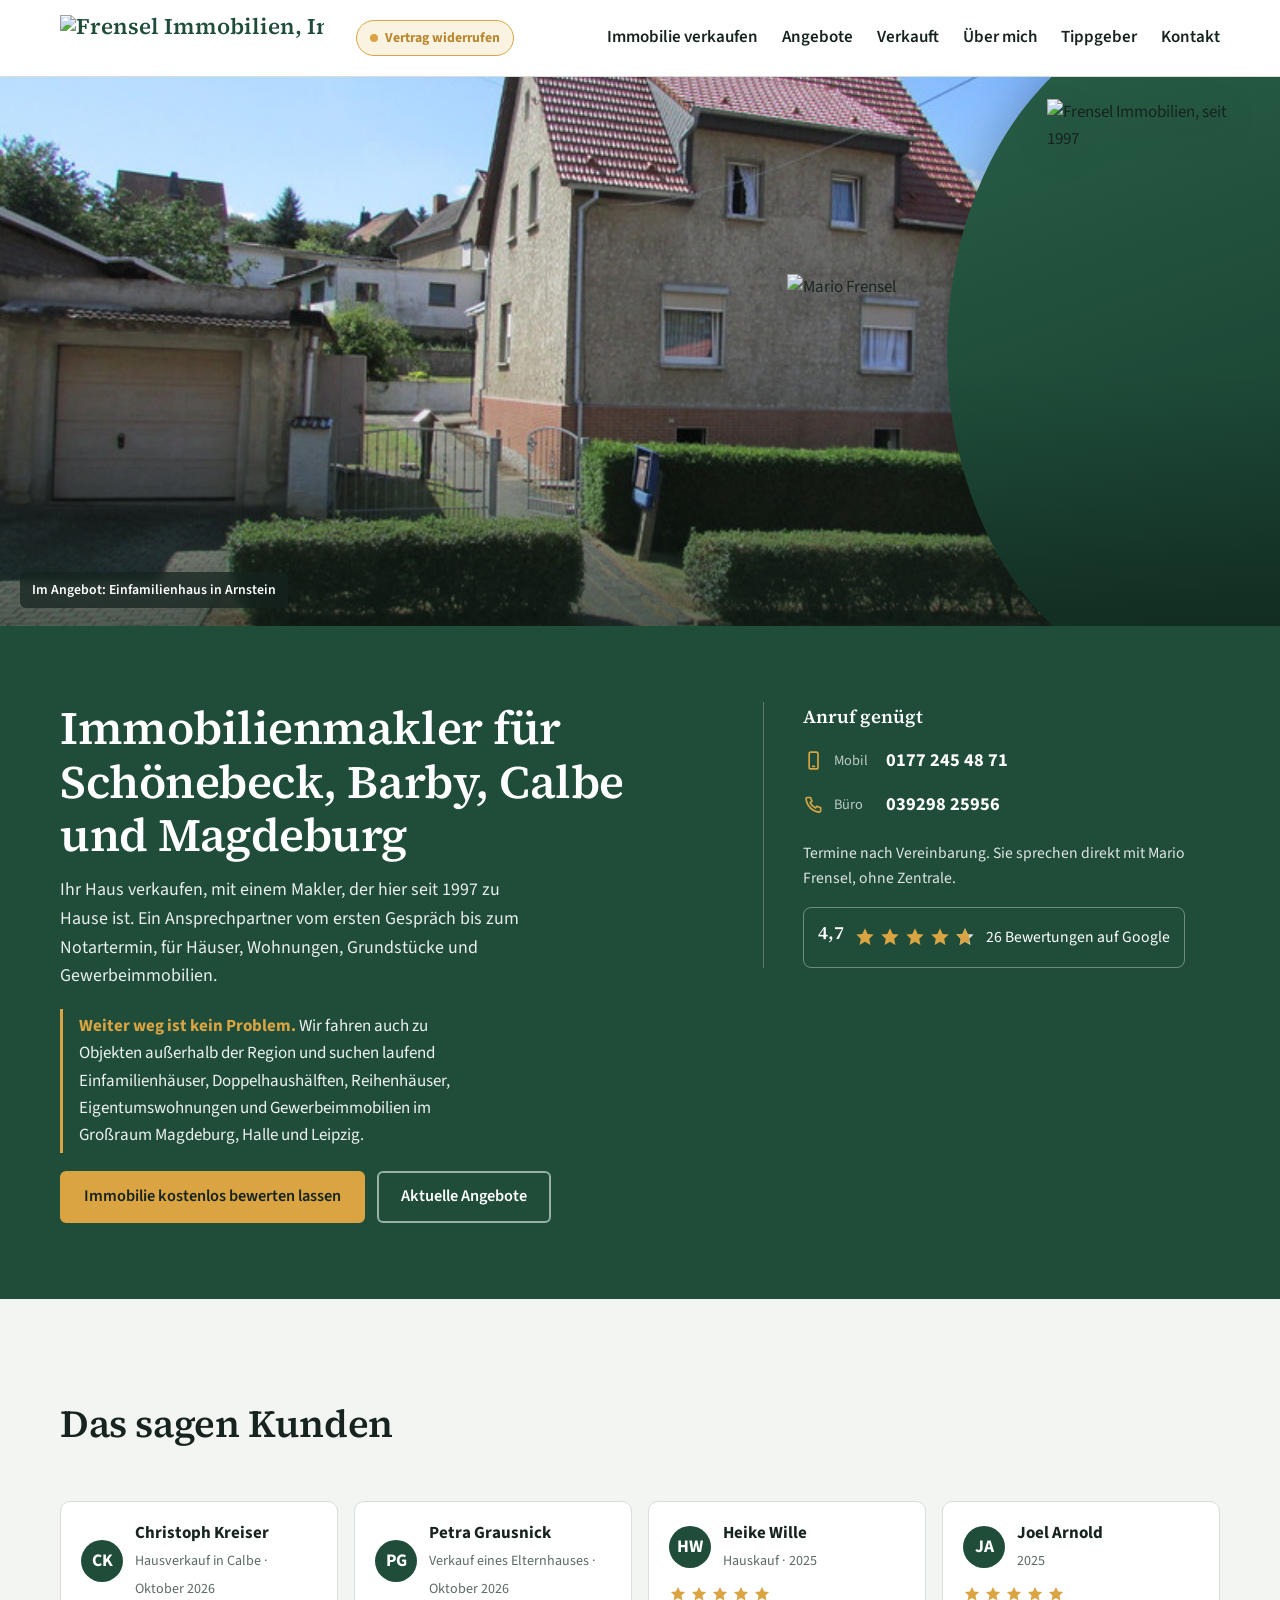
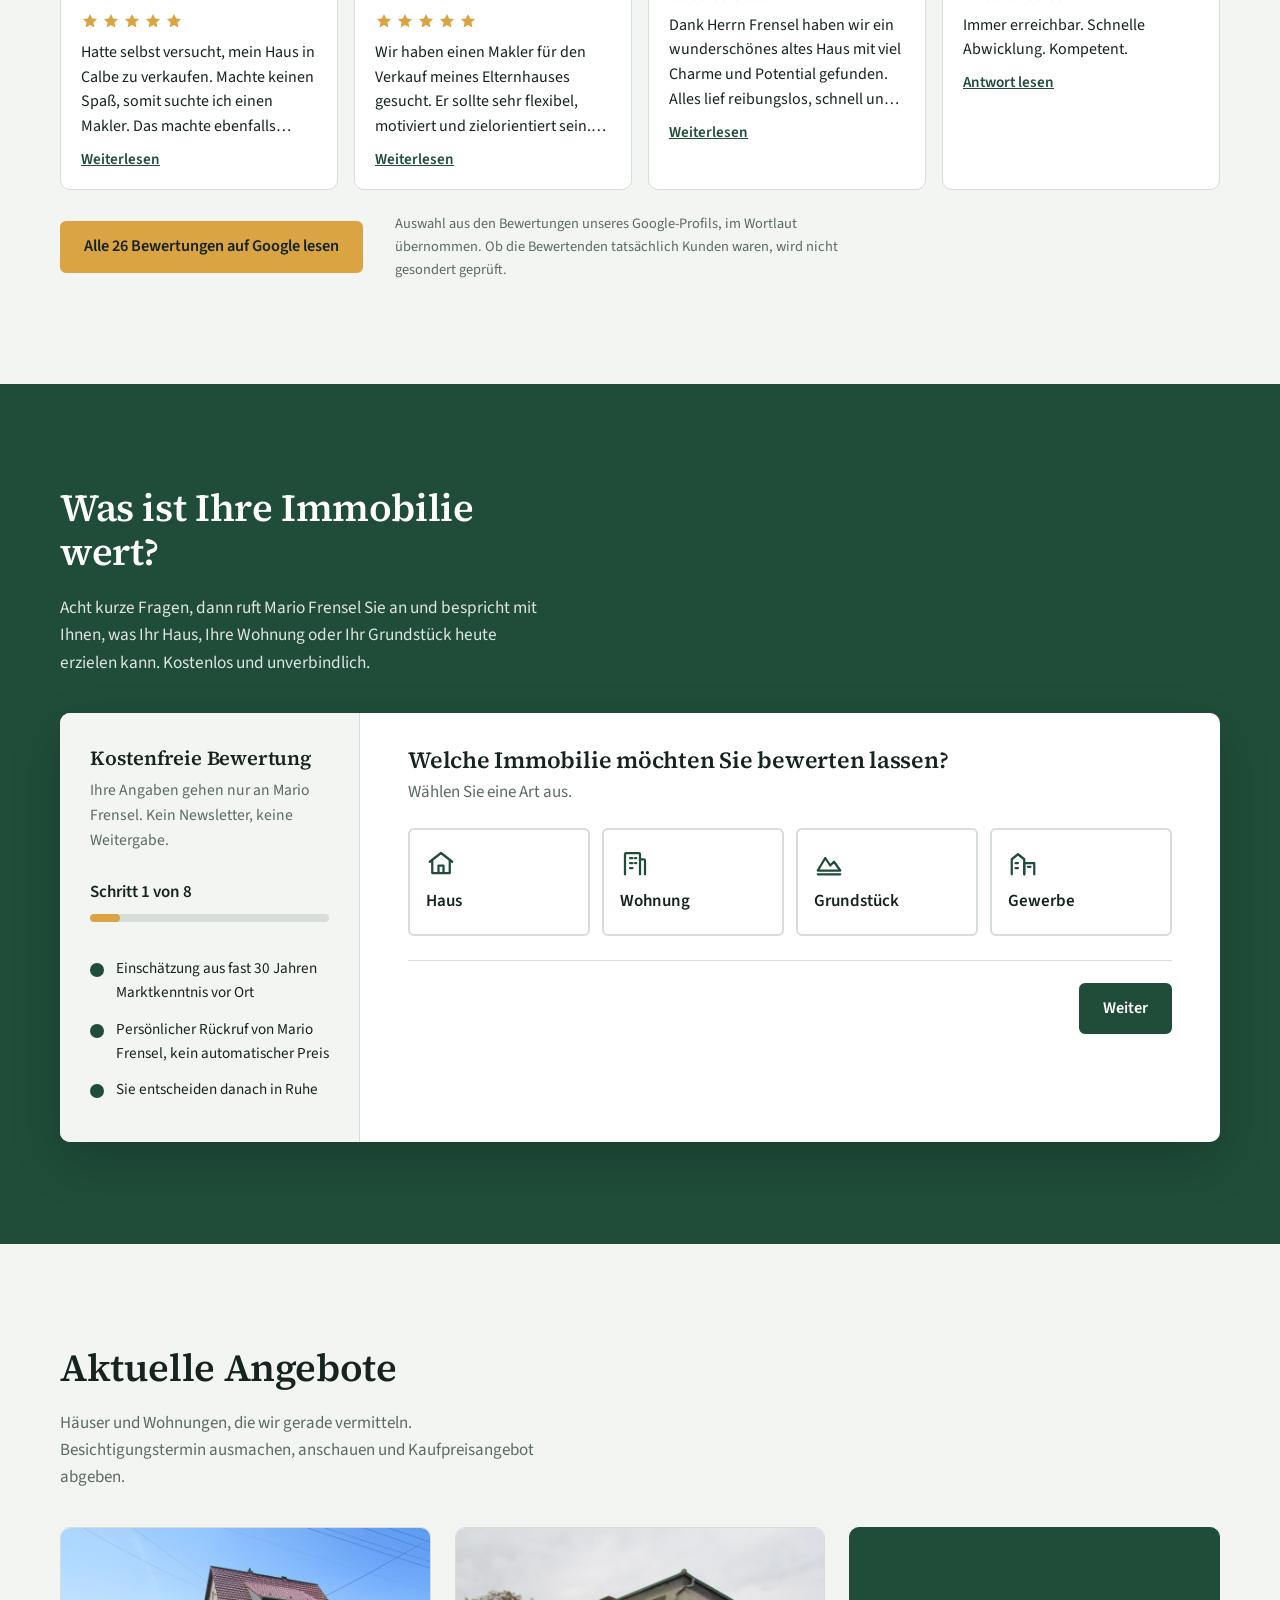
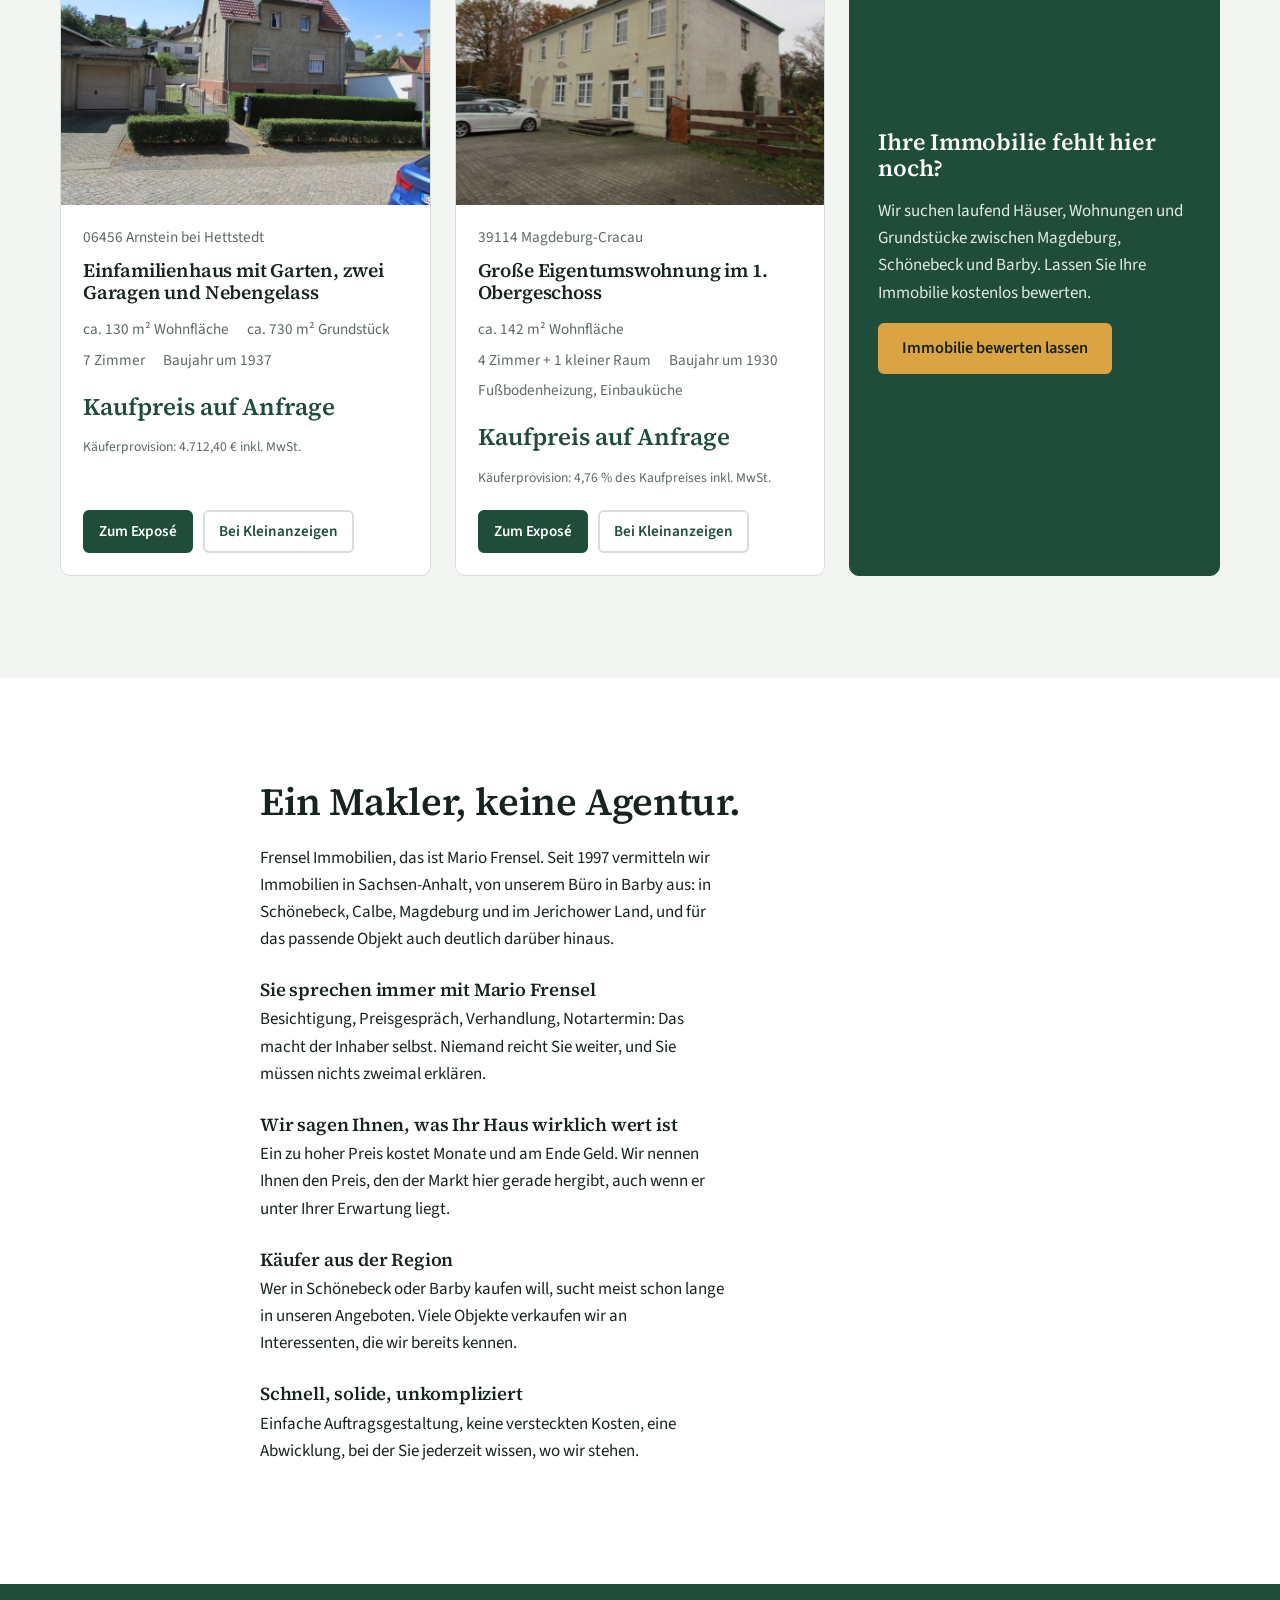
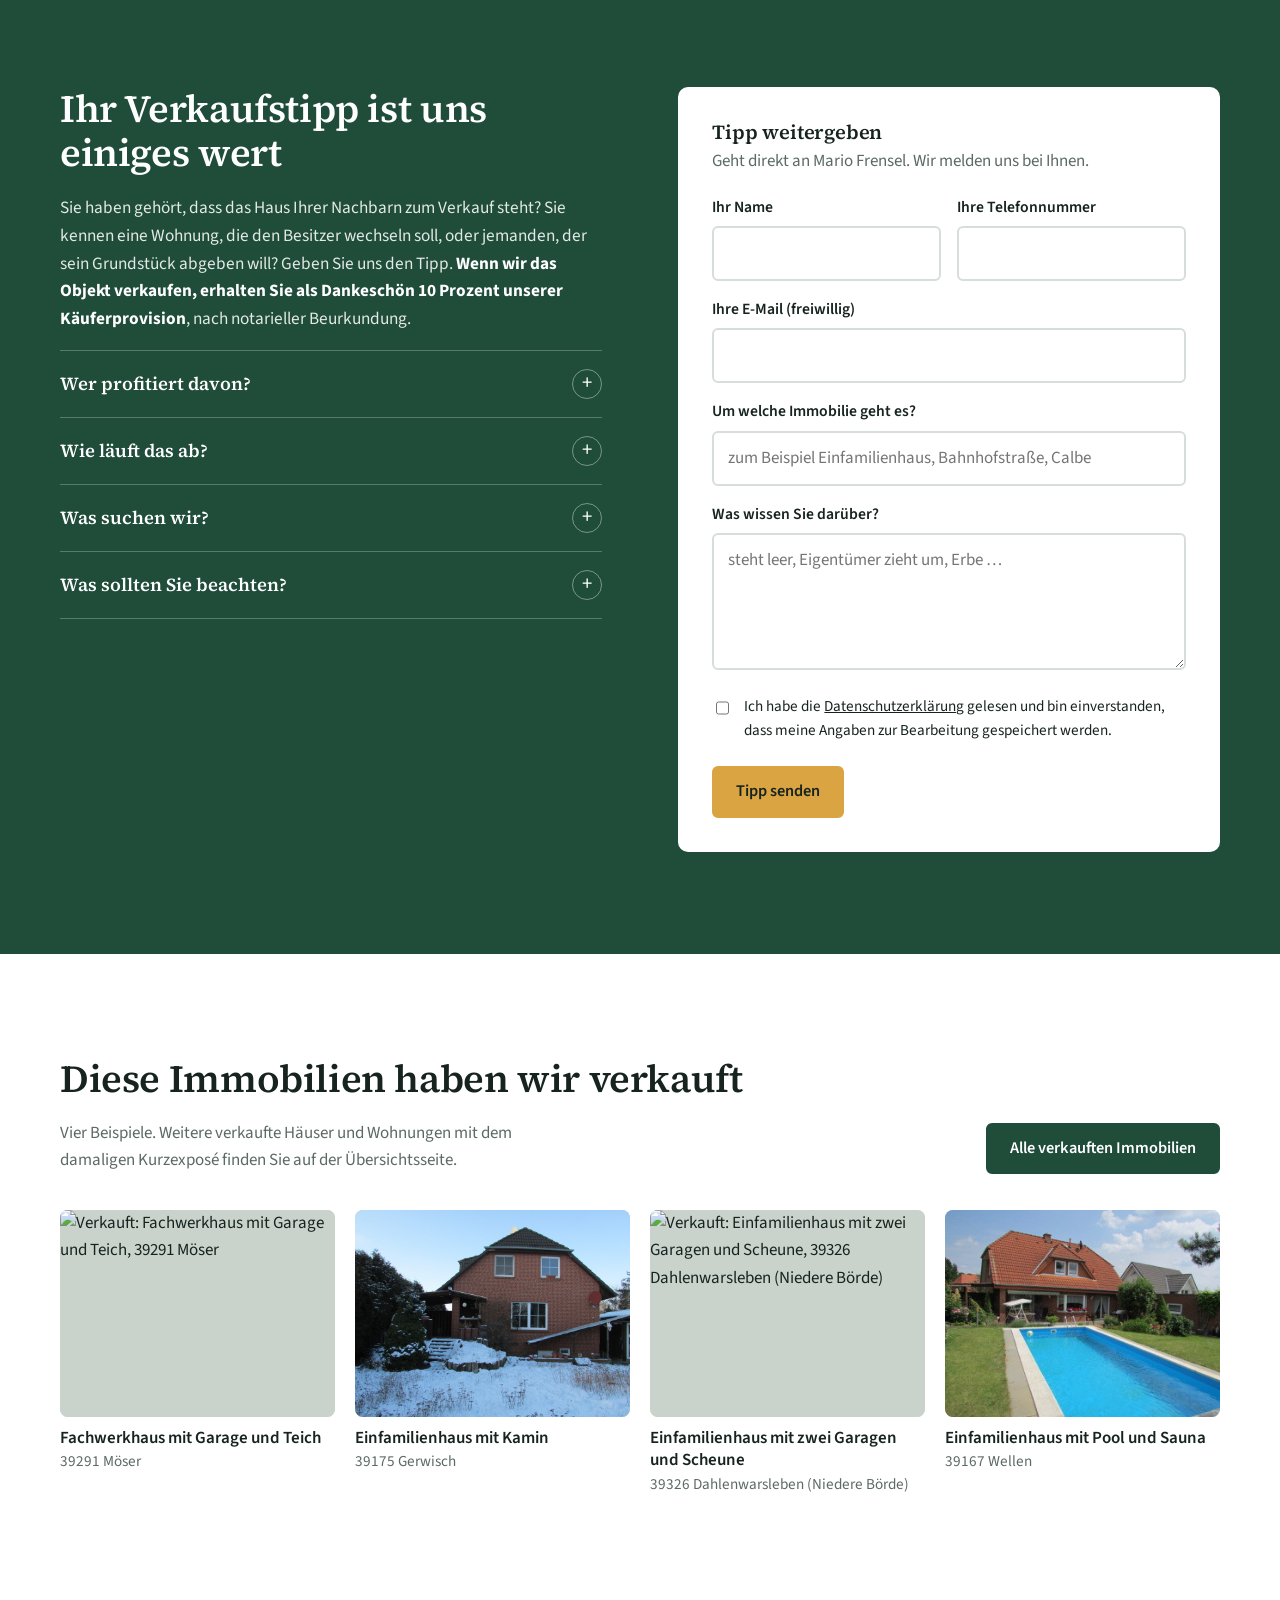
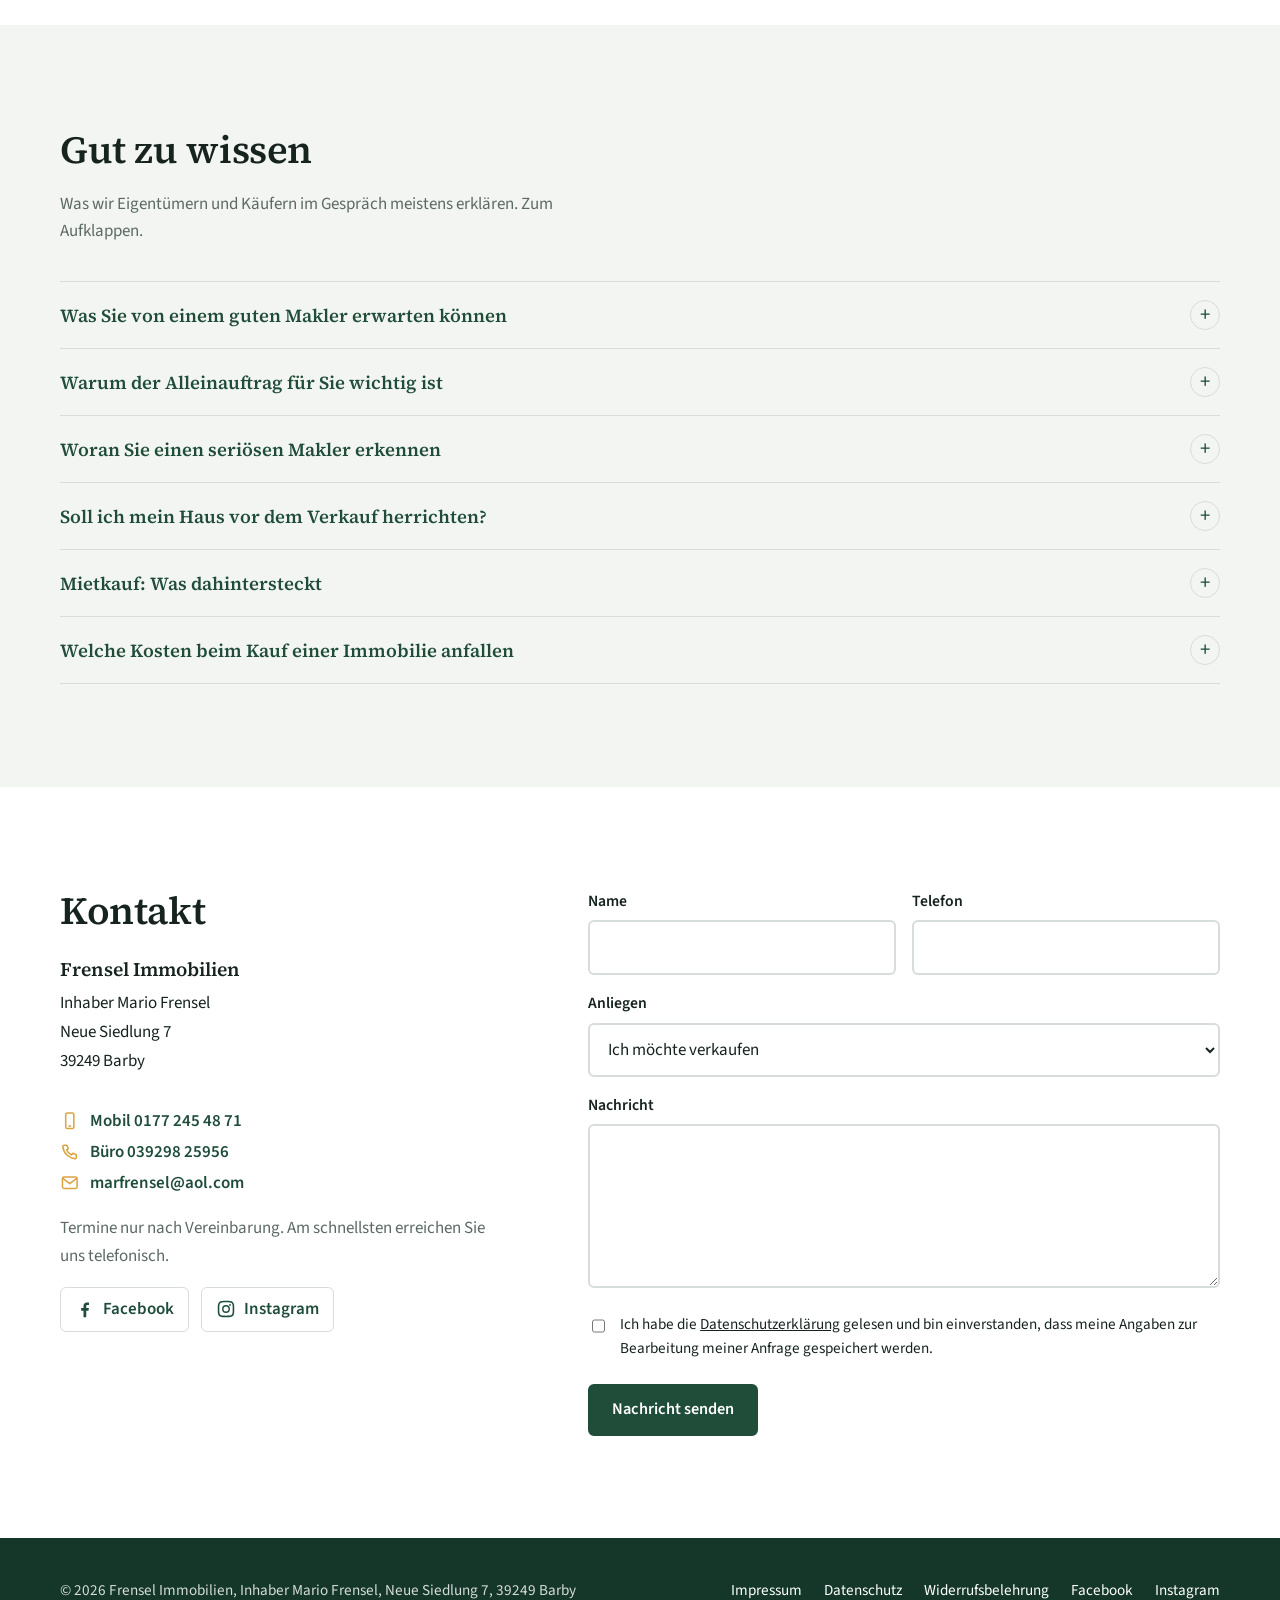
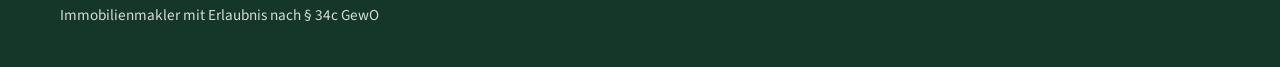
==== commit fe30f5b6: "Add files via upload" ====
--- a/index.html
+++ b/index.html
@@ -5,11 +5,25 @@
 <meta name="viewport" content="width=device-width, initial-scale=1">
 <title>Frensel Immobilien. Immobilienmakler für Schönebeck, Barby, Calbe und Magdeburg</title>
 <meta name="description" content="Frensel Immobilien, Inhaber Mario Frensel. Seit 1997 Immobilienmakler für Häuser, Wohnungen und Grundstücke zwischen Magdeburg, Schönebeck und Barby. Kostenlose Immobilienbewertung.">
+<link rel="icon" href="bilder/favicon.svg" type="image/svg+xml">
+<link rel="apple-touch-icon" href="bilder/apple-touch-icon.png">
+<meta property="og:type" content="website">
+<meta property="og:site_name" content="Frensel Immobilien">
+<meta property="og:title" content="Frensel Immobilien. Immobilienmakler für Schönebeck, Barby, Calbe und Magdeburg">
+<meta property="og:description" content="Frensel Immobilien, Inhaber Mario Frensel. Seit 1997 Immobilienmakler für Häuser, Wohnungen und Grundstücke zwischen Magdeburg, Schönebeck und Barby. Kostenlose Immobilienbewertung.">
+<meta property="og:image" content="https://frensel-immobilien.de/bilder/og.jpg">
+<meta property="og:image:width" content="1200">
+<meta property="og:image:height" content="630">
+<meta property="og:locale" content="de_DE">
+<meta name="twitter:card" content="summary_large_image">
 <link rel="stylesheet" href="stil.css">
 </head>
 <body>
 <svg width="0" height="0" style="position:absolute" aria-hidden="true">
   <defs>
+    <symbol id="hoerer" viewBox="0 0 24 24"><path fill="none" stroke="currentColor" stroke-width="1.9" stroke-linecap="round" stroke-linejoin="round" d="M5 4h3.5l1.7 4.2-2.1 1.6a12 12 0 0 0 6.1 6.1l1.6-2.1L20 15.5V19a1.5 1.5 0 0 1-1.6 1.5A16.5 16.5 0 0 1 3.5 5.6 1.5 1.5 0 0 1 5 4Z"/></symbol>
+    <symbol id="mail" viewBox="0 0 24 24"><g fill="none" stroke="currentColor" stroke-width="1.9" stroke-linecap="round" stroke-linejoin="round"><rect x="3" y="5" width="18" height="14" rx="2"/><path d="m3.5 6.5 8.5 6.5 8.5-6.5"/></g></symbol>
+    <symbol id="handy" viewBox="0 0 24 24"><g fill="none" stroke="currentColor" stroke-width="1.9" stroke-linecap="round" stroke-linejoin="round"><rect x="7" y="2.5" width="10" height="19" rx="2"/><path d="M11 18.5h2"/></g></symbol>
     <symbol id="haus-grafik" viewBox="0 0 240 160">
       <g fill="none" stroke="currentColor" stroke-width="2.5" stroke-linejoin="round" stroke-linecap="round">
         <path d="M20 140 H220"/><path d="M60 140 V84 L120 40 L180 84 V140"/><path d="M48 92 L120 36 L192 92"/>
@@ -22,9 +36,11 @@
   </defs>
 </svg>
 
+<div class="oben-leiste"><a href="widerruf.html">Vertrag widerrufen</a></div>
 <header class="kopf">
   <div class="innen">
-    <a class="marke" href="index.html">Frensel Immobilien<small>Inhaber Mario Frensel · seit 1997 in Sachsen-Anhalt</small></a>
+    <a class="marke" href="index.html"><img class="logo-gross" src="bilder/logo-quer.svg" alt="Frensel Immobilien, Inhaber Mario Frensel, seit 1997 in Sachsen-Anhalt" width="551" height="96"><img class="logo-klein" src="bilder/logo-kurz.svg" alt="Frensel Immobilien" width="400" height="96"></a>
+    <a class="widerruf-oben" href="widerruf.html">Vertrag widerrufen</a>
     <button class="menue" type="button" aria-expanded="false" aria-controls="hauptnav">Menü</button>
     <nav id="hauptnav">
       <ul>
@@ -34,17 +50,35 @@
         <li><a href="index.html#ueber-mich">Über mich</a></li>
         <li><a href="index.html#tippgeber">Tippgeber</a></li>
         <li><a href="index.html#kontakt">Kontakt</a></li>
-        <li class="nur-handy"><a href="tel:+491772454871">Mobil 0177 245 48 71</a></li>
-        <li class="nur-handy"><a href="tel:+493929825956">Büro 039298 25956</a></li>
+        <li class="nur-handy"><a href="widerruf.html">Vertrag widerrufen</a></li>
+        <li class="nur-handy"><a href="tel:+491772454871"><svg class="tel-symbol"><use href="#handy"/></svg>Mobil 0177 245 48 71</a></li>
+        <li class="nur-handy"><a href="tel:+493929825956"><svg class="tel-symbol"><use href="#hoerer"/></svg>Büro 039298 25956</a></li>
       </ul>
     </nav>
   </div>
 </header>
 
 <main>
-
-<div class="kopfbild">
-  <img src="bilder/arnstein/01.jpg" alt="" fetchpriority="high">
+<script type="application/ld+json">
+{"@context":"https://schema.org","@type":"RealEstateAgent","name":"Frensel Immobilien","alternateName":"Frensel Immobilien, Inhaber Mario Frensel","url":"https://frensel-immobilien.de/","logo":"https://frensel-immobilien.de/bilder/logo-rund.svg","image":"https://frensel-immobilien.de/bilder/og.jpg","telephone":"+491772454871","email":"marfrensel@aol.com","foundingDate":"1997","founder":{"@type":"Person","name":"Mario Frensel"},"address":{"@type":"PostalAddress","streetAddress":"Neue Siedlung 7","postalCode":"39249","addressLocality":"Barby","addressRegion":"Sachsen-Anhalt","addressCountry":"DE"},"areaServed":["Schönebeck (Elbe)","Barby","Calbe (Saale)","Magdeburg","Jerichower Land","Salzlandkreis"],"sameAs":["https://www.facebook.com/Frensel-Immobilien-1690328964523442/","https://www.instagram.com/frenselmario"]}
+</script>
+
+<div class="kopfbild" id="kopfbild">
+  <img src="bilder/arnstein/01.jpg" alt="Im Angebot: Einfamilienhaus in Arnstein" class="aktiv" fetchpriority="high">
+  <img data-src="bilder/verkauft/moeser.jpg" alt="Verkauft: Fachwerkhaus in Möser">
+  <img data-src="bilder/cracau/01.jpg" alt="Im Angebot: Eigentumswohnung in Magdeburg-Cracau">
+  <img data-src="bilder/verkauft/dahlenwarsleben.jpg" alt="Verkauft: Einfamilienhaus in Dahlenwarsleben">
+  <img data-src="bilder/verkauft/gerwisch.jpg" alt="Verkauft: Einfamilienhaus in Gerwisch">
+  <img data-src="bilder/verkauft/kleinmuehlingen.jpg" alt="Verkauft: Einfamilienhaus in Kleinmühlingen">
+  <img data-src="bilder/verkauft/moeckern.jpg" alt="Verkauft: Einfamilienhaus in Möckern">
+  <img data-src="bilder/verkauft/atzendorf.jpg" alt="Verkauft: Einfamilienhaus in Atzendorf">
+  <div class="kopf-band" aria-hidden="true"></div>
+  <img class="kopf-logo" src="bilder/logo-rund.svg" alt="Frensel Immobilien, seit 1997" width="400" height="400">
+  <picture class="kopf-mario">
+    <source srcset="bilder/mario-frei.webp" type="image/webp">
+    <img src="bilder/mario-frei.png" alt="Mario Frensel" width="805" height="900">
+  </picture>
+  <a class="kopf-bu" id="kopf-bu" href="arnstein.html">Im Angebot: Einfamilienhaus in Arnstein</a>
 </div>
 
 <section class="einstieg">
@@ -52,7 +86,7 @@
     <div>
       <h1>Immobilienmakler für Schönebeck, Barby, Calbe und Magdeburg</h1>
       <p class="lauf">Ihr Haus verkaufen, mit einem Makler, der hier seit 1997 zu Hause ist. Ein Ansprechpartner vom ersten Gespräch bis zum Notartermin, für Häuser, Wohnungen, Grundstücke und Gewerbeimmobilien.</p>
-      <p class="umkreis">Und wenn es weiter weg liegt: Ich suche laufend Einfamilienhäuser, Doppelhaushälften, Reihenhäuser, Eigentumswohnungen und Gewerbeimmobilien im Großraum Magdeburg, Halle oder Leipzig.</p>
+      <p class="umkreis"><strong>Weiter weg ist kein Problem.</strong> Wir fahren auch zu Objekten außerhalb der Region und suchen laufend Einfamilienhäuser, Doppelhaushälften, Reihenhäuser, Eigentumswohnungen und Gewerbeimmobilien im Großraum Magdeburg, Halle und Leipzig.</p>
       <div class="aktionen">
         <a class="knopf primaer" href="#bewertung">Immobilie kostenlos bewerten lassen</a>
         <a class="knopf hell" href="#angebote">Aktuelle Angebote</a>
@@ -61,8 +95,8 @@
     <div class="seite">
       <strong>Anruf genügt</strong>
       <ul class="nummern-liste">
-        <li><span>Mobil</span><a href="tel:+491772454871">0177 245 48 71</a></li>
-        <li><span>Büro</span><a href="tel:+493929825956">039298 25956</a></li>
+        <li><a href="tel:+491772454871"><svg class="tel-symbol"><use href="#handy"/></svg><span>Mobil</span>0177 245 48 71</a></li>
+        <li><a href="tel:+493929825956"><svg class="tel-symbol"><use href="#hoerer"/></svg><span>Büro</span>039298 25956</a></li>
       </ul>
       <p>Termine nach Vereinbarung. Sie sprechen direkt mit Mario Frensel, ohne Zentrale.</p>
       <a class="hero-google" href="#bewertungen"><strong>4,7</strong><span class="sterne" aria-label="4,7 von 5 Sternen"><svg><use href="#stern"/></svg><svg><use href="#stern"/></svg><svg><use href="#stern"/></svg><svg><use href="#stern"/></svg><span class="teil"><svg><use href="#stern"/></svg><svg style="clip-path: inset(0 30% 0 0)"><use href="#stern"/></svg></span></span><span>26 Bewertungen auf Google</span></a>
@@ -74,11 +108,6 @@
   <div class="innen">
     <div class="abschnitt-kopf">
       <div><h2>Das sagen Kunden</h2></div>
-    </div>
-    <div class="google-block">
-      <div class="note">4,7</div>
-      <div class="text"><strong><span class="sterne gross" aria-label="4,7 von 5 Sternen"><svg><use href="#stern"/></svg><svg><use href="#stern"/></svg><svg><use href="#stern"/></svg><svg><use href="#stern"/></svg><span class="teil"><svg><use href="#stern"/></svg><svg style="clip-path: inset(0 30% 0 0)"><use href="#stern"/></svg></span></span> <span style="color:var(--tinte)">von 5 Sternen</span></strong><span>26 Bewertungen auf Google, Stand Oktober 2026</span></div>
-      <a class="knopf primaer" href="https://share.google/ACuzNIBtSuH9hmGwD">Alle 26 Bewertungen lesen</a>
     </div>
     <p class="wisch">Zum Blättern wischen</p>
     <div class="stimmen">
@@ -111,7 +140,10 @@
         <div class="antwort"><strong>Antwort von Mario Frensel</strong><p>Danke dafür, wir geben eben immer 100 % und versuchen alle Beteiligten glücklich zu machen, von Anfang bis Ende. Kundenzufriedenheit ist immer oberstes Gebot. Wir sind Dienstleister und müssen „dienen“!</p></div>
       </figure>
     </div>
-    <p class="quelle">Auswahl aus den Bewertungen unseres Google-Profils, im Wortlaut übernommen. Ob die Bewertenden tatsächlich Kunden waren, wird nicht gesondert geprüft.</p>
+    <div class="stimmen-fuss">
+      <a class="knopf primaer" href="https://share.google/ACuzNIBtSuH9hmGwD" target="_blank" rel="noopener">Alle 26 Bewertungen auf Google lesen</a>
+      <p class="quelle">Auswahl aus den Bewertungen unseres Google-Profils, im Wortlaut übernommen. Ob die Bewertenden tatsächlich Kunden waren, wird nicht gesondert geprüft.</p>
+    </div>
   </div>
 </section>
 
@@ -119,7 +151,7 @@
   <div class="innen">
     <div class="bewertung-kopf">
       <h2>Was ist Ihre Immobilie wert?</h2>
-      <p>Acht kurze Fragen, dann ruft Mario Frensel Sie werktags innerhalb von 24 Stunden an und bespricht mit Ihnen, was Ihr Haus, Ihre Wohnung oder Ihr Grundstück heute erzielen kann. Kostenlos und unverbindlich.</p>
+      <p>Acht kurze Fragen, dann ruft Mario Frensel Sie an und bespricht mit Ihnen, was Ihr Haus, Ihre Wohnung oder Ihr Grundstück heute erzielen kann. Kostenlos und unverbindlich.</p>
     </div>
 
     <div class="karte">
@@ -132,7 +164,7 @@
         </div>
         <ul class="zusagen">
           <li>Einschätzung aus fast 30 Jahren Marktkenntnis vor Ort</li>
-          <li>Persönlicher Rückruf werktags innerhalb von 24 Stunden, kein automatischer Preis</li>
+          <li>Persönlicher Rückruf von Mario Frensel, kein automatischer Preis</li>
           <li>Sie entscheiden danach in Ruhe</li>
         </ul>
       </aside>
@@ -217,7 +249,7 @@
 
           <fieldset class="frage" data-schritt="8">
             <h3>Wie erreicht Mario Frensel Sie?</h3>
-            <p class="hinweis">Er ruft Sie werktags innerhalb von 24 Stunden an und bespricht die Bewertung mit Ihnen.</p>
+            <p class="hinweis">Er ruft Sie an und bespricht die Bewertung mit Ihnen.</p>
             <div class="felder">
               <div class="feld"><label for="vorname">Vorname</label><input id="vorname" name="vorname" type="text" autocomplete="given-name" required></div>
               <div class="feld"><label for="nachname">Nachname</label><input id="nachname" name="nachname" type="text" autocomplete="family-name" required></div>
@@ -225,7 +257,7 @@
               <div class="feld"><label for="email">E-Mail (freiwillig)</label><input id="email" name="email" type="email" autocomplete="email"></div>
               <div class="feld breit"><label for="erreichbar">Wann passt ein Anruf am besten?</label><input id="erreichbar" name="erreichbar" type="text" placeholder="zum Beispiel werktags ab 17 Uhr"></div>
             </div>
-            <label class="haken"><input type="checkbox" name="datenschutz" value="ja" required><span>Ich habe die <a href="#datenschutz">Datenschutzerklärung</a> gelesen und bin einverstanden, dass meine Angaben zur Bearbeitung meiner Anfrage gespeichert werden.</span></label>
+            <label class="haken"><input type="checkbox" name="datenschutz" value="ja" required><span>Ich habe die <a href="rechtliches.html#datenschutz" target="_blank" rel="noopener">Datenschutzerklärung</a> gelesen und bin einverstanden, dass meine Angaben zur Bearbeitung meiner Anfrage gespeichert werden.</span></label>
           </fieldset>
 
           <p class="fehler" id="fehler">Bitte füllen Sie die markierten Felder aus.</p>
@@ -239,7 +271,7 @@
 
         <div class="danke" id="danke">
           <h3>Vielen Dank. Ihre Anfrage ist angekommen.</h3>
-          <p>Mario Frensel ruft Sie werktags innerhalb von 24 Stunden an. Wenn es eilt, erreichen Sie ihn direkt unter <a href="tel:+491772454871"><strong>0177 245 48 71</strong></a> oder <a href="tel:+493929825956"><strong>039298 25956</strong></a>.</p>
+          <p>Mario Frensel ruft Sie an. Wenn es eilt, erreichen Sie ihn direkt unter <a href="tel:+491772454871"><strong>0177 245 48 71</strong></a> oder <a href="tel:+493929825956"><strong>039298 25956</strong></a>.</p>
         </div>
       </div>
     </div>
@@ -251,7 +283,7 @@
     <div class="abschnitt-kopf">
       <div>
         <h2>Aktuelle Angebote</h2>
-        <p>Häuser und Wohnungen, die ich gerade vermittle. Besichtigungstermin ausmachen, anschauen und Kaufpreisangebot abgeben.</p>
+        <p>Häuser und Wohnungen, die wir gerade vermitteln. Besichtigungstermin ausmachen, anschauen und Kaufpreisangebot abgeben.</p>
       </div>
     </div>
 
@@ -264,7 +296,7 @@
           <ul class="daten"><li>ca. 130 m² Wohnfläche</li><li>ca. 730 m² Grundstück</li><li>7 Zimmer</li><li>Baujahr um 1937</li></ul>
           <p class="preis">Kaufpreis auf Anfrage</p>
           <p class="provision">Käuferprovision: 4.712,40 € inkl. MwSt.</p>
-          <div class="links"><a class="knopf dunkel" href="arnstein.html">Zum Exposé</a><a class="knopf leise" href="https://www.kleinanzeigen.de/s-anzeige/grosses-einfamilienhaus-in-06456-arnstein-braeunrode-/3487766628-208-25801" rel="noopener">Bei Kleinanzeigen</a></div>
+          <div class="links"><a class="knopf dunkel" href="arnstein.html">Zum Exposé</a><a class="knopf leise" href="https://www.kleinanzeigen.de/s-anzeige/grosses-einfamilienhaus-in-06456-arnstein-braeunrode-/3487766628-208-25801" target="_blank" rel="noopener">Bei Kleinanzeigen</a></div>
         </div>
       </article>
       <article class="angebot">
@@ -275,12 +307,12 @@
           <ul class="daten"><li>ca. 142 m² Wohnfläche</li><li>4 Zimmer + 1 kleiner Raum</li><li>Baujahr um 1930</li><li>Fußbodenheizung, Einbauküche</li></ul>
           <p class="preis">Kaufpreis auf Anfrage</p>
           <p class="provision">Käuferprovision: 4,76 % des Kaufpreises inkl. MwSt.</p>
-          <div class="links"><a class="knopf dunkel" href="cracau.html">Zum Exposé</a><a class="knopf leise" href="https://www.kleinanzeigen.de/s-anzeige/grosse-eigentumswohnung-39114-magdeburg-cracau-/3484253680-196-2233" rel="noopener">Bei Kleinanzeigen</a></div>
+          <div class="links"><a class="knopf dunkel" href="cracau.html">Zum Exposé</a><a class="knopf leise" href="https://www.kleinanzeigen.de/s-anzeige/grosse-eigentumswohnung-39114-magdeburg-cracau-/3484253680-196-2233" target="_blank" rel="noopener">Bei Kleinanzeigen</a></div>
         </div>
       </article>
       <article class="angebot aufruf">
         <h3>Ihre Immobilie fehlt hier noch?</h3>
-        <p>Ich suche laufend Häuser, Wohnungen und Grundstücke zwischen Magdeburg, Schönebeck und Barby. Lassen Sie Ihre Immobilie kostenlos bewerten.</p>
+        <p>Wir suchen laufend Häuser, Wohnungen und Grundstücke zwischen Magdeburg, Schönebeck und Barby. Lassen Sie Ihre Immobilie kostenlos bewerten.</p>
         <a class="knopf primaer" href="#bewertung">Immobilie bewerten lassen</a>
       </article>
     </div>
@@ -289,19 +321,19 @@
 
 <section id="ueber-mich" class="abschnitt">
   <div class="innen ueber ohne-bild">
-    <!-- PORTRÄT: sobald das Foto da ist, hier <div class="portraet"><img class="foto" src="bilder/portrait.jpg" alt="Mario Frensel"></div> einfügen und oben "ohne-bild" entfernen -->
+    <!-- PORTRÄT: sobald ein gutes Foto da ist, hier <div class="portraet"><img class="foto" src="bilder/portrait.jpg" alt="Mario Frensel"></div> einfügen und oben "ohne-bild" entfernen -->
     <div>
       <h2>Ein Makler, keine Agentur.</h2>
-      <p>Ich bin Mario Frensel und vermittle seit 1997 Immobilien in Sachsen-Anhalt. Mein Büro ist in Barby, mein Gebiet reicht von Schönebeck und Calbe bis nach Magdeburg und ins Jerichower Land. Die meisten Straßen, in denen ich verkaufe, kenne ich seit Jahren.</p>
-
-      <h3>Sie sprechen immer mit mir</h3>
-      <p>Besichtigung, Preisgespräch, Verhandlung, Notartermin: Das mache ich selbst. Niemand reicht Sie weiter, und Sie müssen nichts zweimal erklären.</p>
-
-      <h3>Ich sage Ihnen, was Ihr Haus wirklich wert ist</h3>
-      <p>Ein zu hoher Preis kostet Monate und am Ende Geld. Ich nenne Ihnen den Preis, den der Markt hier gerade hergibt, auch wenn er unter Ihrer Erwartung liegt.</p>
+      <p>Frensel Immobilien, das ist Mario Frensel. Seit 1997 vermitteln wir Immobilien in Sachsen-Anhalt, von unserem Büro in Barby aus: in Schönebeck, Calbe, Magdeburg und im Jerichower Land, und für das passende Objekt auch deutlich darüber hinaus.</p>
+
+      <h3>Sie sprechen immer mit Mario Frensel</h3>
+      <p>Besichtigung, Preisgespräch, Verhandlung, Notartermin: Das macht der Inhaber selbst. Niemand reicht Sie weiter, und Sie müssen nichts zweimal erklären.</p>
+
+      <h3>Wir sagen Ihnen, was Ihr Haus wirklich wert ist</h3>
+      <p>Ein zu hoher Preis kostet Monate und am Ende Geld. Wir nennen Ihnen den Preis, den der Markt hier gerade hergibt, auch wenn er unter Ihrer Erwartung liegt.</p>
 
       <h3>Käufer aus der Region</h3>
-      <p>Wer in Schönebeck oder Barby kaufen will, sucht meist schon lange in meinen Angeboten. Viele Objekte verkaufe ich an Interessenten, die ich bereits kenne.</p>
+      <p>Wer in Schönebeck oder Barby kaufen will, sucht meist schon lange in unseren Angeboten. Viele Objekte verkaufen wir an Interessenten, die wir bereits kennen.</p>
 
       <h3>Schnell, solide, unkompliziert</h3>
       <p>Einfache Auftragsgestaltung, keine versteckten Kosten, eine Abwicklung, bei der Sie jederzeit wissen, wo wir stehen.</p>
@@ -313,20 +345,20 @@
   <div class="innen">
     <div class="tipp">
       <div>
-        <h2>Ihr Verkaufstipp ist mir einiges wert</h2>
-        <p class="lauf">Sie haben gehört, dass das Haus Ihrer Nachbarn zum Verkauf steht? Sie kennen eine Wohnung, die den Besitzer wechseln soll, oder jemanden, der sein Grundstück abgeben will? Geben Sie mir den Tipp. <strong>Wenn ich das Objekt verkaufe, erhalten Sie als Dankeschön 10 Prozent meiner Käuferprovision</strong>, nach notarieller Beurkundung.</p>
+        <h2>Ihr Verkaufstipp ist uns einiges wert</h2>
+        <p class="lauf">Sie haben gehört, dass das Haus Ihrer Nachbarn zum Verkauf steht? Sie kennen eine Wohnung, die den Besitzer wechseln soll, oder jemanden, der sein Grundstück abgeben will? Geben Sie uns den Tipp. <strong>Wenn wir das Objekt verkaufen, erhalten Sie als Dankeschön 10 Prozent unserer Käuferprovision</strong>, nach notarieller Beurkundung.</p>
 <div class="klapp">
-  <details><summary>Wer profitiert davon?</summary><div class="inhalt"><p><strong>Sie</strong> bekommen nach dem Verkauf 10 Prozent meiner Käuferprovision, ausgezahlt nach der notariellen Beurkundung. <strong>Der Eigentümer</strong> bekommt einen Makler, der sich kümmert und die Immobilie nicht zu Tode anbietet. <strong>Ich</strong> bekomme ein Objekt, das ich ohne Sie nicht gefunden hätte.</p></div></details>
-  <details><summary>Wie läuft das ab?</summary><div class="inhalt"><ol><li>Sie schicken mir den Tipp über das Formular oder rufen an.</li><li>Ich nehme Kontakt mit dem Eigentümer auf und schaue mir die Immobilie an.</li><li>Kommt ein Maklervertrag zustande, verkaufe ich das Objekt.</li><li>Nach der notariellen Beurkundung überweise ich Ihnen Ihre Prämie.</li></ol><p>Sie haben keine Arbeit damit und gehen keine Verpflichtung ein.</p></div></details>
-  <details><summary>Was suche ich?</summary><div class="inhalt"><p>Einfamilienhäuser, Doppelhaushälften, Reihenhäuser, Eigentumswohnungen und Gewerbeimmobilien. Vor allem zwischen Schönebeck, Barby, Calbe und Magdeburg, aber auch im Großraum Magdeburg, Halle oder Leipzig.</p></div></details>
-  <details><summary>Was sollten Sie beachten?</summary><div class="inhalt"><p>Geben Sie nur Hinweise weiter, bei denen Sie wissen oder sicher annehmen, dass verkauft werden soll: ein leerstehendes Haus, ein Nachlass, ein Umzug. Ich spreche den Eigentümer mit Fingerspitzengefühl an und sage ihm nur dann, von wem der Tipp kam, wenn Sie das möchten.</p></div></details>
+  <details><summary>Wer profitiert davon?</summary><div class="inhalt"><p><strong>Sie</strong> bekommen nach dem Verkauf 10 Prozent unserer Käuferprovision, ausgezahlt nach der notariellen Beurkundung. <strong>Der Eigentümer</strong> bekommt einen Makler, der sich kümmert und die Immobilie nicht zu Tode anbietet. <strong>Wir</strong> bekommen ein Objekt, das wir ohne Sie nicht gefunden hätten.</p></div></details>
+  <details><summary>Wie läuft das ab?</summary><div class="inhalt"><ol><li>Sie schicken uns den Tipp über das Formular oder rufen an.</li><li>Wir nehmen Kontakt mit dem Eigentümer auf und schauen uns die Immobilie an.</li><li>Kommt ein Maklervertrag zustande, verkaufen wir das Objekt.</li><li>Nach der notariellen Beurkundung überweisen wir Ihnen Ihre Prämie.</li></ol><p>Sie haben keine Arbeit damit und gehen keine Verpflichtung ein.</p></div></details>
+  <details><summary>Was suchen wir?</summary><div class="inhalt"><p>Einfamilienhäuser, Doppelhaushälften, Reihenhäuser, Eigentumswohnungen und Gewerbeimmobilien. Vor allem zwischen Schönebeck, Barby, Calbe und Magdeburg, aber auch im Großraum Magdeburg, Halle oder Leipzig.</p></div></details>
+  <details><summary>Was sollten Sie beachten?</summary><div class="inhalt"><p>Geben Sie nur Hinweise weiter, bei denen Sie wissen oder sicher annehmen, dass verkauft werden soll: ein leerstehendes Haus, ein Nachlass, ein Umzug. Wir sprechen den Eigentümer mit Fingerspitzengefühl an und sagen ihm nur dann, von wem der Tipp kam, wenn Sie das möchten.</p></div></details>
 </div>
       </div>
       <form class="tipp-formular" id="tippformular" name="tippgeber" method="POST" action="/" data-netlify="true" netlify-honeypot="bot-field" novalidate>
         <input type="hidden" name="form-name" value="tippgeber">
         <p class="falle"><label>Bitte dieses Feld leer lassen: <input name="bot-field" tabindex="-1" autocomplete="off"></label></p>
         <h3>Tipp weitergeben</h3>
-        <p class="vor">Geht direkt an Mario Frensel. Er meldet sich bei Ihnen.</p>
+        <p class="vor">Geht direkt an Mario Frensel. Wir melden uns bei Ihnen.</p>
         <div class="felder">
           <div class="feld"><label for="t-name">Ihr Name</label><input id="t-name" name="name" type="text" autocomplete="name" required></div>
           <div class="feld"><label for="t-telefon">Ihre Telefonnummer</label><input id="t-telefon" name="telefon" type="tel" autocomplete="tel" required></div>
@@ -334,10 +366,10 @@
           <div class="feld breit"><label for="t-objekt">Um welche Immobilie geht es?</label><input id="t-objekt" name="objekt" type="text" placeholder="zum Beispiel Einfamilienhaus, Bahnhofstraße, Calbe" required></div>
           <div class="feld breit"><label for="t-info">Was wissen Sie darüber?</label><textarea id="t-info" name="hinweis" rows="4" placeholder="steht leer, Eigentümer zieht um, Erbe …"></textarea></div>
         </div>
-        <label class="haken"><input type="checkbox" name="datenschutz" value="ja" required><span>Ich habe die <a href="#datenschutz">Datenschutzerklärung</a> gelesen und bin einverstanden, dass meine Angaben zur Bearbeitung gespeichert werden.</span></label>
+        <label class="haken"><input type="checkbox" name="datenschutz" value="ja" required><span>Ich habe die <a href="rechtliches.html#datenschutz" target="_blank" rel="noopener">Datenschutzerklärung</a> gelesen und bin einverstanden, dass meine Angaben zur Bearbeitung gespeichert werden.</span></label>
         <p class="fehler" id="tipp-fehler">Bitte füllen Sie die markierten Felder aus.</p>
         <button class="knopf primaer" type="submit">Tipp senden</button>
-        <div class="danke" id="tipp-danke"><h3>Danke für den Tipp.</h3><p>Mario Frensel meldet sich bei Ihnen.</p></div>
+        <div class="danke" id="tipp-danke"><h3>Danke für den Tipp.</h3><p>Wir melden uns bei Ihnen.</p></div>
       </form>
     </div>
   </div>
@@ -347,16 +379,16 @@
   <div class="innen">
     <div class="abschnitt-kopf">
       <div>
-        <h2>Diese Immobilien habe ich verkauft</h2>
-        <p>Eine Auswahl. Alle 26 vermittelten Objekte mit Kurzexposé finden Sie auf der Übersichtsseite.</p>
+        <h2>Diese Immobilien haben wir verkauft</h2>
+        <p>Vier Beispiele. Weitere verkaufte Häuser und Wohnungen mit dem damaligen Kurzexposé finden Sie auf der Übersichtsseite.</p>
       </div>
       <a class="knopf dunkel" href="referenzen.html">Alle verkauften Immobilien</a>
     </div>
     <div class="refs">
+      <figure class="ref"><div class="bild"><img class="foto" src="bilder/verkauft/moeser.jpg" alt="Verkauft: Fachwerkhaus mit Garage und Teich, 39291 Möser" loading="lazy"></div><figcaption>Fachwerkhaus mit Garage und Teich<span>39291 Möser</span></figcaption></figure>
+      <figure class="ref"><div class="bild"><img class="foto" src="bilder/verkauft/gerwisch.jpg" alt="Verkauft: Einfamilienhaus mit Kamin, 39175 Gerwisch" loading="lazy"></div><figcaption>Einfamilienhaus mit Kamin<span>39175 Gerwisch</span></figcaption></figure>
+      <figure class="ref"><div class="bild"><img class="foto" src="bilder/verkauft/dahlenwarsleben.jpg" alt="Verkauft: Einfamilienhaus mit zwei Garagen und Scheune, 39326 Dahlenwarsleben (Niedere Börde)" loading="lazy"></div><figcaption>Einfamilienhaus mit zwei Garagen und Scheune<span>39326 Dahlenwarsleben (Niedere Börde)</span></figcaption></figure>
       <figure class="ref"><div class="bild"><img class="foto" src="bilder/verkauft/wellen.jpg" alt="Verkauft: Einfamilienhaus mit Pool und Sauna, 39167 Wellen" loading="lazy"></div><figcaption>Einfamilienhaus mit Pool und Sauna<span>39167 Wellen</span></figcaption></figure>
-      <figure class="ref"><div class="bild"><img class="foto" src="bilder/verkauft/gommern.jpg" alt="Verkauft: Einfamilienhaus mit Pool, 39245 bei Gommern" loading="lazy"></div><figcaption>Einfamilienhaus mit Pool<span>39245 bei Gommern</span></figcaption></figure>
-      <figure class="ref"><div class="bild"><img class="foto" src="bilder/verkauft/grossmuehlingen.jpg" alt="Verkauft: Einfamilienhaus mit Kamin und großer Terrasse, 39221 Großmühlingen" loading="lazy"></div><figcaption>Einfamilienhaus mit Kamin und großer Terrasse<span>39221 Großmühlingen</span></figcaption></figure>
-      <figure class="ref"><div class="bild"><img class="foto" src="bilder/verkauft/gerwisch.jpg" alt="Verkauft: Einfamilienhaus mit Kamin, 39175 Gerwisch" loading="lazy"></div><figcaption>Einfamilienhaus mit Kamin<span>39175 Gerwisch</span></figcaption></figure>
     </div>
   </div>
 </section>
@@ -366,7 +398,7 @@
     <div class="abschnitt-kopf">
       <div>
         <h2>Gut zu wissen</h2>
-        <p>Was ich Eigentümern und Käufern im Gespräch meistens erkläre. Zum Aufklappen.</p>
+        <p>Was wir Eigentümern und Käufern im Gespräch meistens erklären. Zum Aufklappen.</p>
       </div>
     </div>
 <div class="klapp">
@@ -374,7 +406,7 @@
   <details><summary>Warum der Alleinauftrag für Sie wichtig ist</summary><div class="inhalt"><p>Mit dem Makleralleinauftrag verpflichten Sie den Makler für die Vertragslaufzeit zu intensiven Bemühungen, den gewünschten Verkauf zu einem guten Abschluss zu bringen. Dazu zählt, dass er auf eigene Kosten angemessene Werbemaßnahmen durchführt. Im Gegenzug verzichten Sie darauf, andere Makler oder Dritte einzuschalten. Der Makler stellt beim Alleinauftrag sein ganzes Fachwissen, seine Verbindungen, seine Marktkenntnis und seine Erfahrung mit der kompletten Abwicklung in Ihren Dienst.</p><p><strong>Ohne Alleinauftrag</strong> verpflichtet ein allgemeiner Auftrag den Makler zu keinen besonderen Aktivitäten. Er kann einfach abwarten, ob sich zufällig ein Interessent meldet. Werden mehrere Makler parallel beauftragt, riskiert der Käufer, am Ende mehrfach die volle Provision zu zahlen. Außerdem wird eine von mehreren Seiten angebotene Immobilie leicht „zu Tode angeboten“: Dieselbe Immobilie taucht mehrfach auf, teilweise mit unterschiedlichen Preisen. Das lässt weder das Objekt noch die Verkaufsabsicht des Eigentümers vertrauenswürdig erscheinen.</p><p>Nur beim Alleinauftrag steht Ihnen die volle Maklerleistung zu. Darauf sollte niemand leichtfertig verzichten.</p></div></details>
   <details><summary>Woran Sie einen seriösen Makler erkennen</summary><div class="inhalt"><p>Ein seriöser Makler muss sich nicht verstecken. Eine korrekte Firmierung, die nicht irreführend oder ablenkend ist, ist wesentlich. Wer sich nur „Immobilienberater“ nennt, verschleiert meist seine Tätigkeit: Auch ein Immobilienberater fordert in der Regel eine Provision und tritt als Vermittler auf.</p><p>Vorsicht bei Internetseiten, denen man nicht ansieht, dass ein Maklerunternehmen dahintersteht, und bei Anbietern, die ihre Leistung als Festpreis in Vorkasse anbieten. Seriös heißt auch, offen zu sagen, ob bei einem Angebot eine Provision zu zahlen ist. Wer etwas gegen Geld anbietet, sagt das auch.</p><p>Zu einem seriösen Makler gehört, dass er auf seine Geschäftsbedingungen und seine Provision ausreichend deutlich hinweist, insbesondere im Internet und auf der eigenen Website. Bekommt ein Kunde nur nebenbei mitgeteilt, dass eine Provision gefordert wird, ist das kein Zeichen von Seriosität.</p></div></details>
   <details><summary>Soll ich mein Haus vor dem Verkauf herrichten?</summary><div class="inhalt"><p>Eindeutig ja. Ein Immobilienkauf hängt von objektiven und subjektiven Faktoren ab, und oft vom ersten Eindruck.</p><ul><li>Sorgen Sie für saubere Räume, keine Spinnweben, keine schmutzigen Fenster.</li><li>Renovieren Sie und sorgen Sie für einen ordentlichen oder neuen Bodenbelag.</li><li>Stellen Sie den Strom nicht ab und sorgen Sie für gute Beleuchtung.</li><li>Beseitigen Sie unangenehme Gerüche.</li><li>Pflegen Sie regelmäßig den Garten, auch wenn Sie dort nicht mehr wohnen.</li><li>Sprechen Sie mit Ihrem Makler und lassen Sie sich Tipps geben.</li></ul><p>Auch wenn das Herrichten Geld kostet: Die Investition zahlt sich um ein Vielfaches aus. Es wird schneller verkauft und weniger am Preis verhandelt.</p></div></details>
-  <details><summary>Mietkauf: Was dahintersteckt</summary><div class="inhalt"><p>Mietkauf ist ein eher untypischer Weg, eine Immobilie zu erwerben. Der „Mietkäufer“ zahlt seine Miete weiter, und diese wird später ganz oder teilweise auf den Kaufpreis angerechnet. Zwei Varianten sind üblich:</p><ol><li>Es wird ein Kaufvertrag geschlossen, der Kaufpreis wird über einen festen Zeitraum gestundet und die gezahlten Nettomieten werden ganz oder teilweise angerechnet. Ein Rücktritt vom Kaufvertrag ist nicht möglich; die Maklerprovision fällt bei Vertragsabschluss an.</li><li>Dem „Käufer“ wird eine Kaufoption eingeräumt. Auch hier werden die Nettomieten angerechnet, eine Pflicht zum Kauf besteht aber nicht. Das wird häufig bei Mietwohnungen eingesetzt.</li></ol><p>Oft ist das Verfahren Augenwischerei: Der Verkäufer will, dass sich seine Immobilie verzinst. Deshalb kann nur ein kleiner Teil der Miete angerechnet werden, oder die Miete muss um den anzurechnenden Teil erhöht werden. Ob ein Mietkauf seriös umgesetzt werden kann, prüfe ich für Käufer und Verkäufer gern im Einzelfall.</p></div></details>
+  <details><summary>Mietkauf: Was dahintersteckt</summary><div class="inhalt"><p>Mietkauf ist ein eher untypischer Weg, eine Immobilie zu erwerben. Der „Mietkäufer“ zahlt seine Miete weiter, und diese wird später ganz oder teilweise auf den Kaufpreis angerechnet. Zwei Varianten sind üblich:</p><ol><li>Es wird ein Kaufvertrag geschlossen, der Kaufpreis wird über einen festen Zeitraum gestundet und die gezahlten Nettomieten werden ganz oder teilweise angerechnet. Ein Rücktritt vom Kaufvertrag ist nicht möglich; die Maklerprovision fällt bei Vertragsabschluss an.</li><li>Dem „Käufer“ wird eine Kaufoption eingeräumt. Auch hier werden die Nettomieten angerechnet, eine Pflicht zum Kauf besteht aber nicht. Das wird häufig bei Mietwohnungen eingesetzt.</li></ol><p>Oft ist das Verfahren Augenwischerei: Der Verkäufer will, dass sich seine Immobilie verzinst. Deshalb kann nur ein kleiner Teil der Miete angerechnet werden, oder die Miete muss um den anzurechnenden Teil erhöht werden. Ob ein Mietkauf seriös umgesetzt werden kann, prüfen wir für Käufer und Verkäufer gern im Einzelfall.</p></div></details>
   <details><summary>Welche Kosten beim Kauf einer Immobilie anfallen</summary><div class="inhalt"><p>Beim Erwerb einer Immobilie muss der Käufer einplanen:</p><ol><li>den vereinbarten Kaufpreis,</li><li>die Kosten des Notars für Beurkundung und Grundbucheintragung,</li><li>die Grunderwerbsteuer,</li><li>die Maklergebühr,</li><li>die anfänglichen Kosten einer Finanzierung,</li></ol><p>und eventuell noch Vermessungskosten, Kosten der Baugrunduntersuchung und Gutachterkosten.</p><p>Die Punkte 2 bis 4 sind die eigentlichen Erwerbsnebenkosten. Dafür sind zwischen 9 und etwa 13 Prozent des Kaufpreises zu kalkulieren.</p></div></details>
 </div>
   </div>
@@ -389,14 +421,14 @@
         Inhaber Mario Frensel<br>
         Neue Siedlung 7<br>
         39249 Barby<br><br>
-        Mobil <a href="tel:+491772454871">0177 245 48 71</a><br>
-        Büro <a href="tel:+493929825956">039298 25956</a><br>
-        E-Mail <a href="mailto:marfrensel@aol.com">marfrensel@aol.com</a>
+        <a class="tel-zeile" href="tel:+491772454871"><svg class="tel-symbol"><use href="#handy"/></svg>Mobil 0177 245 48 71</a>
+        <a class="tel-zeile" href="tel:+493929825956"><svg class="tel-symbol"><use href="#hoerer"/></svg>Büro 039298 25956</a>
+        <a class="tel-zeile" href="mailto:marfrensel@aol.com"><svg class="tel-symbol"><use href="#mail"/></svg>marfrensel@aol.com</a>
       </address>
-      <p class="zeiten">Termine nur nach Vereinbarung. Am schnellsten erreichen Sie mich telefonisch.</p>
+      <p class="zeiten">Termine nur nach Vereinbarung. Am schnellsten erreichen Sie uns telefonisch.</p>
       <div class="sozial">
-        <a href="https://www.facebook.com/Frensel-Immobilien-1690328964523442/" rel="noopener"><svg><use href="#facebook"/></svg>Facebook</a>
-        <a href="https://www.instagram.com/frenselmario" rel="noopener"><svg><use href="#instagram"/></svg>Instagram</a>
+        <a href="https://www.facebook.com/Frensel-Immobilien-1690328964523442/" target="_blank" rel="noopener"><svg><use href="#facebook"/></svg>Facebook</a>
+        <a href="https://www.instagram.com/frenselmario" target="_blank" rel="noopener"><svg><use href="#instagram"/></svg>Instagram</a>
       </div>
     </div>
     <form id="kontaktformular" name="kontakt" method="POST" action="/" data-netlify="true" netlify-honeypot="bot-field" novalidate>
@@ -416,65 +448,11 @@
         </div>
         <div class="feld breit"><label for="k-nachricht">Nachricht</label><textarea id="k-nachricht" name="nachricht" rows="5"></textarea></div>
       </div>
-      <label class="haken"><input type="checkbox" name="datenschutz" value="ja" required><span>Ich habe die <a href="#datenschutz">Datenschutzerklärung</a> gelesen und bin einverstanden, dass meine Angaben zur Bearbeitung meiner Anfrage gespeichert werden.</span></label>
+      <label class="haken"><input type="checkbox" name="datenschutz" value="ja" required><span>Ich habe die <a href="rechtliches.html#datenschutz" target="_blank" rel="noopener">Datenschutzerklärung</a> gelesen und bin einverstanden, dass meine Angaben zur Bearbeitung meiner Anfrage gespeichert werden.</span></label>
       <p class="fehler" id="kontakt-fehler">Bitte füllen Sie die markierten Felder aus.</p>
       <button class="knopf dunkel" type="submit">Nachricht senden</button>
-      <p class="danke" id="kontakt-danke" style="margin-top:16px">Danke, Ihre Nachricht ist angekommen. Mario Frensel meldet sich bei Ihnen.</p>
+      <p class="danke" id="kontakt-danke" style="margin-top:16px">Danke, Ihre Nachricht ist angekommen. Wir melden uns bei Ihnen.</p>
     </form>
-  </div>
-</section>
-
-<section id="impressum" class="abschnitt nebel impressum">
-  <div class="innen">
-    <h2>Impressum</h2>
-    <h3>Angaben gemäß § 5 DDG</h3>
-    <p>Frensel Immobilien<br>Inhaber Mario Frensel (Einzelunternehmen)<br>Neue Siedlung 7<br>39249 Barby</p>
-    <h3>Kontakt</h3>
-    <p>Mobil 0177 245 48 71<br>Büro 039298 25956<br>E-Mail marfrensel@aol.com</p>
-    <h3>Umsatzsteuer</h3>
-    <p>Umsatzsteuer-Identifikationsnummer gemäß § 27a UStG: DE415564985</p>
-    <h3>Erlaubnis und Aufsichtsbehörde</h3>
-    <p>Erlaubnis nach § 34c Abs. 1 GewO, erteilt am 22.04.1999 vom Gewerbeamt Barby.<br>Zuständige Aufsichtsbehörde: Gewerbeamt Barby, Goethestraße 14, 39249 Barby</p>
-    <h3>Verantwortlich für den Inhalt nach § 18 Abs. 2 MStV</h3>
-    <p>Mario Frensel, Anschrift wie oben</p>
-  </div>
-</section>
-
-<section id="datenschutz" class="abschnitt impressum">
-  <div class="innen">
-    <h2>Datenschutzerklärung</h2>
-    <p>Stand: Oktober 2026</p>
-
-    <h3>1. Verantwortlicher</h3>
-    <p>Mario Frensel, Frensel Immobilien<br>Neue Siedlung 7, 39249 Barby<br>Telefon 0177 245 48 71, E-Mail marfrensel@aol.com</p>
-
-    <h3>2. Was diese Website tut und was nicht</h3>
-    <p>Diese Website setzt keine Cookies, verwendet keine Analyse- oder Werbedienste und bindet keine Inhalte von Google, Facebook, Instagram oder YouTube ein. Alle Schriften und Bilder werden vom Server der Website selbst geladen. Personenbezogene Daten werden nur verarbeitet, wenn Sie sie über ein Formular selbst eingeben.</p>
-
-    <h3>3. Hosting und Server-Logfiles</h3>
-    <p>Die Website wird bei Netlify, Inc., 101 2nd Street, San Francisco, CA 94105, USA, gehostet. Beim Aufruf jeder Seite verarbeitet Netlify automatisch Ihre IP-Adresse, Datum und Uhrzeit, die aufgerufene Seite, Browsertyp und Betriebssystem. Diese Daten sind nötig, um die Seite auszuliefern und den Betrieb abzusichern. Rechtsgrundlage ist Art. 6 Abs. 1 lit. f DSGVO (berechtigtes Interesse an einem sicheren und stabilen Betrieb). Netlify speichert diese Daten nur so lange, wie es für diese Zwecke erforderlich ist.</p>
-    <p>Netlify verarbeitet die Daten in unserem Auftrag. Der Vertrag über die Auftragsverarbeitung nach Art. 28 DSGVO ist Bestandteil der Nutzungsbedingungen von Netlify. Netlify ist nach dem EU-US Data Privacy Framework zertifiziert; die Übermittlung in die USA stützt sich daher auf den Angemessenheitsbeschluss der EU-Kommission (Art. 45 DSGVO) und ergänzend auf die Standardvertragsklauseln der EU-Kommission (Art. 46 Abs. 2 lit. c DSGVO).</p>
-
-    <h3>4. Bewertungsanfrage, Kontaktformular und Tippgeber-Formular</h3>
-    <p>Wenn Sie eines der Formulare absenden, verarbeiten wir die von Ihnen eingegebenen Angaben: Name, Telefonnummer, E-Mail-Adresse (freiwillig), Angaben zur Immobilie und Ihre Nachricht. Die Formulare werden technisch über Netlify entgegengenommen, im Netlify-Konto von Frensel Immobilien gespeichert und per E-Mail an marfrensel@aol.com weitergeleitet. Wir verwenden die Angaben ausschließlich, um Ihre Anfrage zu beantworten und das gewünschte Gespräch zu führen. Rechtsgrundlage ist Art. 6 Abs. 1 lit. b DSGVO (Anbahnung eines Vertrags) sowie Ihre Einwilligung nach Art. 6 Abs. 1 lit. a DSGVO, die Sie beim Absenden erteilen. Beim Tippgeber-Formular verarbeiten wir zusätzlich die Angaben zur genannten Immobilie, um den Eigentümer anzusprechen; Rechtsgrundlage dafür ist Art. 6 Abs. 1 lit. f DSGVO (berechtigtes Interesse an der Vermittlung). Sie können Ihre Einwilligung jederzeit per E-Mail widerrufen. Die Anfrage wird gelöscht, sobald sie abschließend bearbeitet ist und keine gesetzliche Aufbewahrungspflicht entgegensteht.</p>
-
-    <h3>5. Kontakt per Telefon oder E-Mail</h3>
-    <p>Wenn Sie uns anrufen oder eine E-Mail schreiben, speichern wir Ihre Angaben, soweit das zur Bearbeitung Ihres Anliegens nötig ist (Art. 6 Abs. 1 lit. b DSGVO). Kommt ein Maklervertrag zustande, bewahren wir die Unterlagen nach den gesetzlichen Fristen auf (sechs bis zehn Jahre, § 147 AO, § 257 HGB).</p>
-
-    <h3>6. Links zu anderen Anbietern</h3>
-    <p>Die Website verlinkt auf unser Google-Unternehmensprofil, unsere Facebook-Seite, unser Instagram-Konto und unsere Anzeigen bei Kleinanzeigen. Beim Aufruf dieser Links verlassen Sie unsere Website. Erst dort werden Daten durch den jeweiligen Anbieter verarbeitet; es gelten dessen Datenschutzhinweise. Durch das bloße Aufrufen unserer Website werden keine Daten an diese Anbieter übertragen.</p>
-
-    <h3>7. Verschlüsselung</h3>
-    <p>Die Website wird über HTTPS ausgeliefert. Daten, die Sie über Formulare senden, werden verschlüsselt übertragen.</p>
-
-    <h3>8. Ihre Rechte</h3>
-    <p>Sie haben das Recht auf Auskunft (Art. 15 DSGVO), Berichtigung (Art. 16), Löschung (Art. 17), Einschränkung der Verarbeitung (Art. 18), Datenübertragbarkeit (Art. 20) und Widerspruch gegen Verarbeitungen auf Grundlage berechtigter Interessen (Art. 21). Eine erteilte Einwilligung können Sie jederzeit mit Wirkung für die Zukunft widerrufen (Art. 7 Abs. 3). Wenden Sie sich dafür an die oben genannte Adresse.</p>
-
-    <h3>9. Beschwerderecht</h3>
-    <p>Sie können sich bei einer Datenschutzaufsichtsbehörde beschweren. Zuständig für uns ist der Landesbeauftragte für den Datenschutz Sachsen-Anhalt, Leiterstraße 9, 39104 Magdeburg.</p>
-
-    <h3>10. Änderungen</h3>
-    <p>Ändert sich die Technik der Website, wird diese Erklärung angepasst. Es gilt die jeweils hier veröffentlichte Fassung.</p>
   </div>
 </section>
 
@@ -487,16 +465,17 @@
       <div>Immobilienmakler mit Erlaubnis nach § 34c GewO</div>
     </div>
     <ul>
-      <li><a href="index.html#impressum">Impressum</a></li>
-      <li><a href="index.html#datenschutz">Datenschutz</a></li>
-      <li><a href="https://www.facebook.com/Frensel-Immobilien-1690328964523442/" rel="noopener">Facebook</a></li>
-      <li><a href="https://www.instagram.com/frenselmario" rel="noopener">Instagram</a></li>
+      <li><a href="rechtliches.html#impressum">Impressum</a></li>
+      <li><a href="rechtliches.html#datenschutz">Datenschutz</a></li>
+      <li><a href="widerruf.html">Widerrufsbelehrung</a></li>
+      <li><a href="https://www.facebook.com/Frensel-Immobilien-1690328964523442/" target="_blank" rel="noopener">Facebook</a></li>
+      <li><a href="https://www.instagram.com/frenselmario" target="_blank" rel="noopener">Instagram</a></li>
     </ul>
   </div>
 </footer>
 
 <div class="leiste">
-  <a class="knopf dunkel" href="tel:+491772454871">Anrufen</a>
+  <a class="knopf dunkel" href="tel:+491772454871"><svg class="tel-symbol"><use href="#hoerer"/></svg>Anrufen</a>
   <a class="knopf primaer" href="index.html#bewertung">Bewerten lassen</a>
 </div>
 
@@ -527,6 +506,34 @@
 </script>
 
 <script>
+(function () {
+  // Wechselnde Kopfbilder: Angebote und verkaufte Häuser
+  var box = document.getElementById('kopfbild');
+  var bilder = Array.prototype.slice.call(box.querySelectorAll('img'));
+  var bu = document.getElementById('kopf-bu');
+  var daten = [["bilder/arnstein/01.jpg", "Im Angebot: Einfamilienhaus in Arnstein", "arnstein.html"], ["bilder/verkauft/moeser.jpg", "Verkauft: Fachwerkhaus in Möser", "referenzen.html"], ["bilder/cracau/01.jpg", "Im Angebot: Eigentumswohnung in Magdeburg-Cracau", "cracau.html"], ["bilder/verkauft/dahlenwarsleben.jpg", "Verkauft: Einfamilienhaus in Dahlenwarsleben", "referenzen.html"], ["bilder/verkauft/gerwisch.jpg", "Verkauft: Einfamilienhaus in Gerwisch", "referenzen.html"], ["bilder/verkauft/kleinmuehlingen.jpg", "Verkauft: Einfamilienhaus in Kleinmühlingen", "referenzen.html"], ["bilder/verkauft/moeckern.jpg", "Verkauft: Einfamilienhaus in Möckern", "referenzen.html"], ["bilder/verkauft/atzendorf.jpg", "Verkauft: Einfamilienhaus in Atzendorf", "referenzen.html"]];
+  var n = 0, zeit = null;
+  var ruhig = window.matchMedia && window.matchMedia('(prefers-reduced-motion: reduce)').matches;
+  function lade(i) { var b = bilder[i]; if (b && !b.src && b.dataset.src) { b.src = b.dataset.src; } }
+  function zeigeBild(i) {
+    var vorher = n;
+    n = (i + bilder.length) % bilder.length;
+    lade(n); lade(n + 1);
+    // Das alte Bild bleibt sichtbar liegen, das neue blendet darüber ein: kein grauer Zwischenzustand
+    bilder.forEach(function (b) { b.classList.remove('aktiv', 'vorher'); });
+    bilder[vorher].classList.add('vorher');
+    bilder[n].classList.add('aktiv');
+    bu.textContent = daten[n][1]; bu.href = daten[n][2];
+  }
+  function weiterBild() { zeigeBild(n + 1); }
+  function start() { if (ruhig || zeit) return; zeit = setInterval(weiterBild, 4000); }
+  function stopp() { if (zeit) { clearInterval(zeit); zeit = null; } }
+  lade(1);
+  start();
+  document.addEventListener('visibilitychange', function () { if (document.hidden) stopp(); else start(); });
+  box.addEventListener('mouseenter', stopp);
+  box.addEventListener('mouseleave', start);
+})();
 (function () {
   // Bewertungsformular in acht Schritten
   var form = document.getElementById('bewertungsformular');
@@ -574,6 +581,11 @@
     zeige(aktuell + 1);
   });
   zurueck.addEventListener('click', function () { zeige(aktuell - 1); });
+  window.starteBewertung = function (art) {
+    var r = form.querySelector('input[name="objektart"][value="' + art + '"]');
+    if (r) { r.checked = true; zeige(1); } else { zeige(0); }
+    document.getElementById('bewertung').scrollIntoView({ behavior: 'smooth', block: 'start' });
+  };
 
   form.addEventListener('change', function (e) {
     if (e.target.type === 'radio' && aktuell < fragen.length - 1) {
--- a/stil.css
+++ b/stil.css
@@ -68,11 +68,17 @@
 .marke small { display: block; font-family: var(--sans); font-weight: 400; font-size: 0.8rem; color: var(--schiefer); letter-spacing: 0; margin-top: 3px; }
 .kopf nav { margin-left: auto; }
 .kopf nav ul { list-style: none; margin: 0; padding: 0; display: flex; gap: 24px; }
+.marke img { display: block; height: 46px; width: auto; }
+.marke .logo-klein { display: none; }
+@media (max-width: 640px) { .marke .logo-gross { display: none; } .marke .logo-klein { display: block; height: 40px; } }
 .kopf nav a { text-decoration: none; font-weight: 600; color: var(--tinte); }
 .kopf nav a:hover { color: var(--fichte); }
 .kopf nav .nur-handy { display: none; }
 .kopf .nummern { text-decoration: none; font-weight: 700; color: var(--fichte); white-space: nowrap; font-size: 0.95rem; line-height: 1.3; text-align: right; }
 .kopf .nummern a { text-decoration: none; display: block; }
+.widerruf-oben { display: inline-flex; align-items: center; gap: 7px; font-size: 0.86rem; font-weight: 700; color: var(--bernstein-dunkel); background: #FBF3E2; border: 1.5px solid var(--bernstein); border-radius: 999px; padding: 6px 13px; text-decoration: none; white-space: nowrap; margin-left: 4px; }
+.widerruf-oben::before { content: ""; width: 8px; height: 8px; border-radius: 50%; background: var(--bernstein); }
+.widerruf-oben:hover { background: var(--bernstein); color: var(--tinte); }
 .menue { display: none; margin-left: auto; background: none; border: 2px solid var(--linie); border-radius: var(--radius); padding: 8px 12px; font: inherit; font-weight: 600; cursor: pointer; }
 @media (max-width: 960px) {
   .kopf nav { display: none; }
@@ -82,15 +88,49 @@
   .kopf nav.offen .nur-handy { display: block; }
   .kopf nav.offen .nur-handy a { color: var(--fichte); }
   .kopf .nummern { display: none; }
+  .widerruf-oben { display: none; }
   .menue { display: inline-block; }
   .marke { font-size: 1.2rem; }
   .marke small { font-size: 0.74rem; white-space: normal; }
 }
 
 /* Kopfbild in voller Breite */
-.kopfbild { position: relative; background: #C9D3CC; aspect-ratio: 21 / 9; max-height: 620px; overflow: hidden; }
+.kopfbild { position: relative; background: var(--moor); aspect-ratio: 21 / 9; max-height: 620px; overflow: hidden; }
 @media (max-width: 760px) { .kopfbild { aspect-ratio: 4 / 3; } }
-.kopfbild img { width: 100%; height: 100%; object-fit: cover; }
+.kopfbild img { position: absolute; inset: 0; width: 100%; height: 100%; object-fit: cover; opacity: 0; z-index: 0; transition: opacity 1s ease; animation: kopf-atmen 14s ease-in-out infinite alternate; }
+.kopfbild img.vorher { opacity: 1; z-index: 1; transition: none; }
+.kopfbild img.aktiv { opacity: 1; z-index: 2; }
+@keyframes kopf-atmen { from { transform: scale(1); } to { transform: scale(1.08); } }
+.kopf-bu { position: absolute; left: var(--rand); bottom: 18px; z-index: 5; background: rgba(22,35,31,.72); color: var(--weiss); font-size: 0.86rem; font-weight: 600; padding: 7px 12px; border-radius: 6px; text-decoration: none; backdrop-filter: blur(3px); }
+.kopf-bu:hover { background: rgba(22,35,31,.9); }
+@media (prefers-reduced-motion: reduce) { .kopfbild img { transition: none; animation: none; } }
+/* Kopf: grünes Band rechts, Logo, Mario Frensel freigestellt */
+.kopfbild::after { content: ""; position: absolute; left: 0; right: 0; bottom: 0; height: 46%; z-index: 4; pointer-events: none; background: linear-gradient(to top, rgba(14,32,24,.58) 0%, rgba(14,32,24,.22) 55%, rgba(14,32,24,0) 100%); }
+.kopf-band { position: absolute; z-index: 3; top: -12%; bottom: -12%; right: -14%; width: 40%; border-radius: 50%; background: linear-gradient(160deg, #2A6149 0%, var(--fichte) 45%, var(--moor) 100%); box-shadow: -10px 0 40px rgba(0,0,0,.18); }
+.kopfbild .kopf-logo { position: absolute; inset: auto; z-index: 5; top: 22px; right: 28px; width: clamp(110px, 16vw, 215px); height: auto; opacity: 1; object-fit: contain; transition: none; animation: none; filter: drop-shadow(0 6px 18px rgba(0,0,0,.25)); }
+.kopf-mario { position: absolute; z-index: 3; right: 14%; bottom: 0; height: 64%; display: block; }
+.kopfbild .kopf-mario img { position: static; inset: auto; width: auto; height: 100%; object-fit: contain; opacity: 1; transition: none; animation: none; filter: saturate(.9) contrast(.96) brightness(.97) drop-shadow(-6px 8px 14px rgba(0,0,0,.35)); }
+@media (max-width: 760px) {
+  .kopf-band { display: none; }
+  .kopfbild .kopf-logo { top: 10px; right: 10px; width: 96px; }
+  .kopf-mario { right: 4%; height: 56%; }
+}
+/* Variante B: Bewertungs-Karte im Kopfbild */
+.kopf-karte { position: absolute; z-index: 5; left: var(--rand); top: 50%; transform: translateY(-50%); width: min(400px, 42%); background: var(--weiss); color: var(--tinte); border-radius: 12px; padding: 24px 24px 20px; box-shadow: 0 18px 50px rgba(0,0,0,.28); }
+.kopf-karte h2 { font-size: 1.45rem; margin: 0 0 6px; }
+.kopf-karte p { font-size: 0.92rem; color: var(--schiefer); margin: 0 0 16px; }
+.kopf-kacheln { display: grid; grid-template-columns: 1fr 1fr; gap: 10px; }
+.kopf-kacheln button { display: flex; flex-direction: column; align-items: flex-start; gap: 8px; padding: 12px 14px; border: 2px solid var(--linie); border-radius: var(--radius); background: var(--weiss); font: inherit; font-weight: 600; color: var(--tinte); cursor: pointer; text-align: left; }
+.kopf-kacheln button:hover { border-color: var(--fichte); background: var(--nebel); }
+.kopf-kacheln svg { width: 26px; height: 26px; stroke: var(--fichte); fill: none; stroke-width: 1.8; stroke-linecap: round; stroke-linejoin: round; }
+@media (max-width: 900px) {
+  .kopfbild.mit-karte { aspect-ratio: auto; max-height: none; padding-bottom: 0; }
+  .kopfbild.mit-karte > img { bottom: auto; height: auto; aspect-ratio: 4 / 3; }
+  .kopfbild.mit-karte::before { content: ""; display: block; aspect-ratio: 4 / 3; }
+  .kopf-karte { position: static; transform: none; width: auto; border-radius: 0; box-shadow: none; padding: 20px var(--rand); }
+  .kopfbild.mit-karte .kopf-bu { bottom: auto; top: 12px; }
+  .kopfbild.mit-karte .kopf-mario { bottom: auto; top: 25.5vw; height: 49.5vw; }
+}
 .foto { position: absolute; inset: 0; width: 100%; height: 100%; object-fit: cover; background: #C9D3CC; }
 .bildzeile { position: absolute; left: 14px; bottom: 12px; font-size: 0.82rem; background: rgba(255,255,255,.9); color: var(--tinte); padding: 4px 9px; border-radius: 4px; }
 
@@ -100,16 +140,27 @@
 @media (max-width: 900px) { .einstieg .innen { grid-template-columns: 1fr; } }
 .einstieg h1 { margin-bottom: 14px; }
 .einstieg .lauf { font-size: 1.12rem; color: rgba(255,255,255,.9); max-width: 52ch; }
-.einstieg .umkreis { color: rgba(255,255,255,.82); max-width: 52ch; }
+.einstieg .umkreis { color: rgba(255,255,255,.92); max-width: 52ch; border-left: 3px solid var(--bernstein); padding: 4px 0 4px 16px; margin: 18px 0 0; }
+.einstieg .umkreis strong { color: var(--bernstein); font-weight: 700; }
 .einstieg .aktionen { display: flex; flex-wrap: wrap; gap: 12px; margin-top: 18px; }
 .einstieg .seite { border-left: 1px solid rgba(255,255,255,.25); padding-left: clamp(20px, 3vw, 40px); }
 @media (max-width: 900px) { .einstieg .seite { border-left: 0; padding-left: 0; border-top: 1px solid rgba(255,255,255,.25); padding-top: 20px; } }
 .einstieg .seite strong { display: block; font-family: var(--serif); font-size: 1.15rem; margin-bottom: 10px; }
 .einstieg .seite p { color: rgba(255,255,255,.85); font-size: 0.98rem; max-width: none; }
 .nummern-liste { list-style: none; padding: 0; margin: 0 0 16px; }
-.nummern-liste li { display: flex; gap: 10px; align-items: baseline; margin-bottom: 4px; }
-.nummern-liste span { color: rgba(255,255,255,.7); font-size: 0.9rem; min-width: 46px; }
-.nummern-liste a { color: var(--weiss); text-decoration: none; font-weight: 700; font-size: 1.15rem; }
+.nummern-liste li { margin-bottom: 6px; }
+.nummern-liste a { display: inline-flex; align-items: center; gap: 10px; color: var(--weiss); text-decoration: none; font-weight: 700; font-size: 1.15rem; padding: 4px 0; }
+.nummern-liste a:hover { color: var(--bernstein); }
+.nummern-liste span { color: rgba(255,255,255,.7); font-size: 0.9rem; font-weight: 400; min-width: 42px; }
+.tel-symbol { width: 1.15em; height: 1.15em; flex: 0 0 auto; vertical-align: -0.2em; margin-right: 0.45em; color: var(--bernstein); }
+.nummern-liste .tel-symbol, .tel-zeile .tel-symbol { margin-right: 0; }
+.knopf .tel-symbol { color: currentColor; margin-right: 0.5em; }
+.tel-zeile { display: inline-flex; align-items: center; gap: 10px; text-decoration: none; font-weight: 600; color: var(--tinte); margin: 2px 0; }
+.tel-zeile:hover { color: var(--fichte); }
+.tel-zeile + .tel-zeile { margin-top: 2px; }
+address .tel-zeile { display: flex; }
+.kopf nav .nur-handy a { display: flex; align-items: center; gap: 8px; }
+.kopf nav .tel-symbol { margin-right: 0; }
 .hero-google { display: inline-flex; align-items: center; gap: 10px; padding: 10px 14px; border: 1px solid rgba(255,255,255,.35); border-radius: 8px; color: var(--weiss); text-decoration: none; font-size: 0.98rem; }
 .hero-google:hover { border-color: var(--weiss); }
 .hero-google strong { font-size: 1.15rem; }
@@ -276,6 +327,8 @@
 .antwort strong { display: block; color: var(--fichte); margin-bottom: 2px; }
 .antwort p { margin: 0; max-width: none; }
 .quelle { font-size: 0.9rem; color: var(--schiefer); margin-top: 22px; max-width: 70ch; }
+.stimmen-fuss { display: flex; flex-wrap: wrap; align-items: center; gap: 14px 32px; margin-top: 22px; }
+.stimmen-fuss .quelle { margin: 0; flex: 1 1 320px; }
 
 /* Verkauft (Startseite) */
 .refs { display: grid; grid-template-columns: repeat(4, 1fr); gap: 20px; margin-bottom: 28px; }
@@ -376,3 +429,35 @@
 .pfad { font-size: 0.92rem; color: var(--schiefer); margin: 18px 0 0; }
 .pfad a { color: var(--fichte); }
 .platzhalter-marke { display: inline-block; font-size: 0.78rem; background: var(--bernstein); color: var(--tinte); padding: 2px 8px; border-radius: 4px; margin-bottom: 12px; font-weight: 600; }
+
+/* Widerrufsformular */
+.linie-leer { border-bottom: 1px solid var(--schiefer); height: 30px; margin: 0 0 14px; }
+.feldname { margin: 0 0 2px; font-size: 0.95rem; color: var(--schiefer); }
+.nur-druck { display: none; }
+@media print {
+  .kopf, footer, .leiste, .oben-leiste, .widerruf-oben, .pfad, .knopf, .lupe, .menue { display: none !important; }
+  body { font-size: 11pt; color: #000; background: #fff; }
+  a { color: #000; text-decoration: none; }
+  .nur-druck { display: block; }
+  /* Exposé */
+  .druck-kopf { border-top: 1px solid #000; border-bottom: 1px solid #000; padding: 6px 0; margin: 0 0 16px; font-size: 10pt; }
+  .objekt-kopf { padding-top: 0; }
+  .objekt-kopf .preis { font-size: 16pt; margin-bottom: 10px; }
+  .galerie { display: grid; grid-template-columns: 1fr 1fr 1fr; grid-auto-rows: auto; gap: 6px; margin-bottom: 18px; }
+  .galerie a, .galerie a.versteckt, .galerie a:first-child { display: block; grid-row: auto; grid-column: auto; aspect-ratio: 4 / 3; border-radius: 0; break-inside: avoid; }
+  .galerie .mehr-bilder { display: none; }
+  .objekt { display: block; }
+  .objekt h2 { font-size: 13pt; margin: 14px 0 4px; break-after: avoid; }
+  .objekt p { margin: 0 0 6px; }
+  .objekt-seite { position: static; background: none; border: 1px solid #000; border-radius: 0; padding: 12px 14px; margin-top: 18px; break-inside: avoid; }
+  .objekt-seite .preis { font-size: 13pt; }
+  .provisionstext { font-size: 10pt; }
+  main > .abschnitt { display: none; }
+}
+
+/* Widerruf-Link oben am Handy (am Rechner steht er in der Kopfzeile) */
+.oben-leiste { display: none; }
+@media (max-width: 960px) {
+  .oben-leiste { display: block; background: #FBF3E2; border-bottom: 1px solid var(--bernstein); font-size: 0.86rem; text-align: center; padding: 7px var(--rand); }
+  .oben-leiste a { color: var(--bernstein-dunkel); font-weight: 700; text-decoration: underline; text-underline-offset: 3px; }
+}
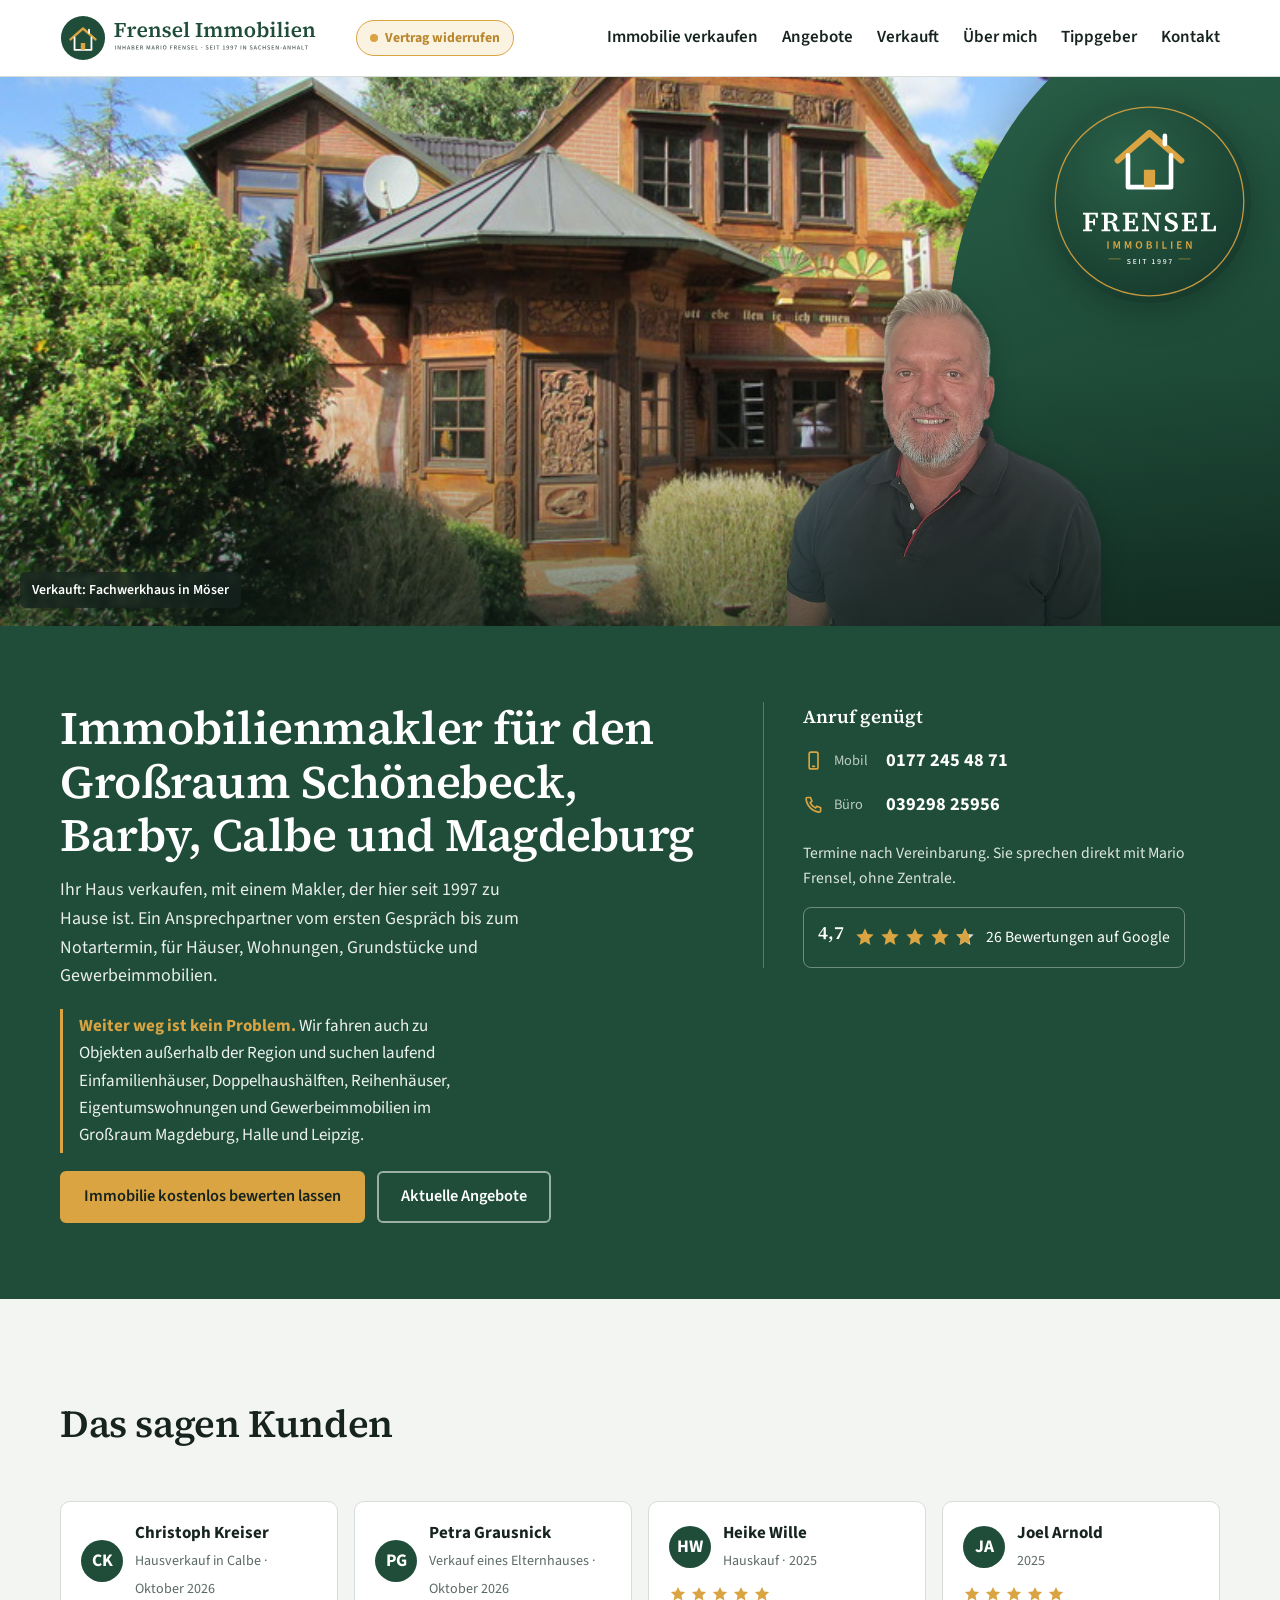
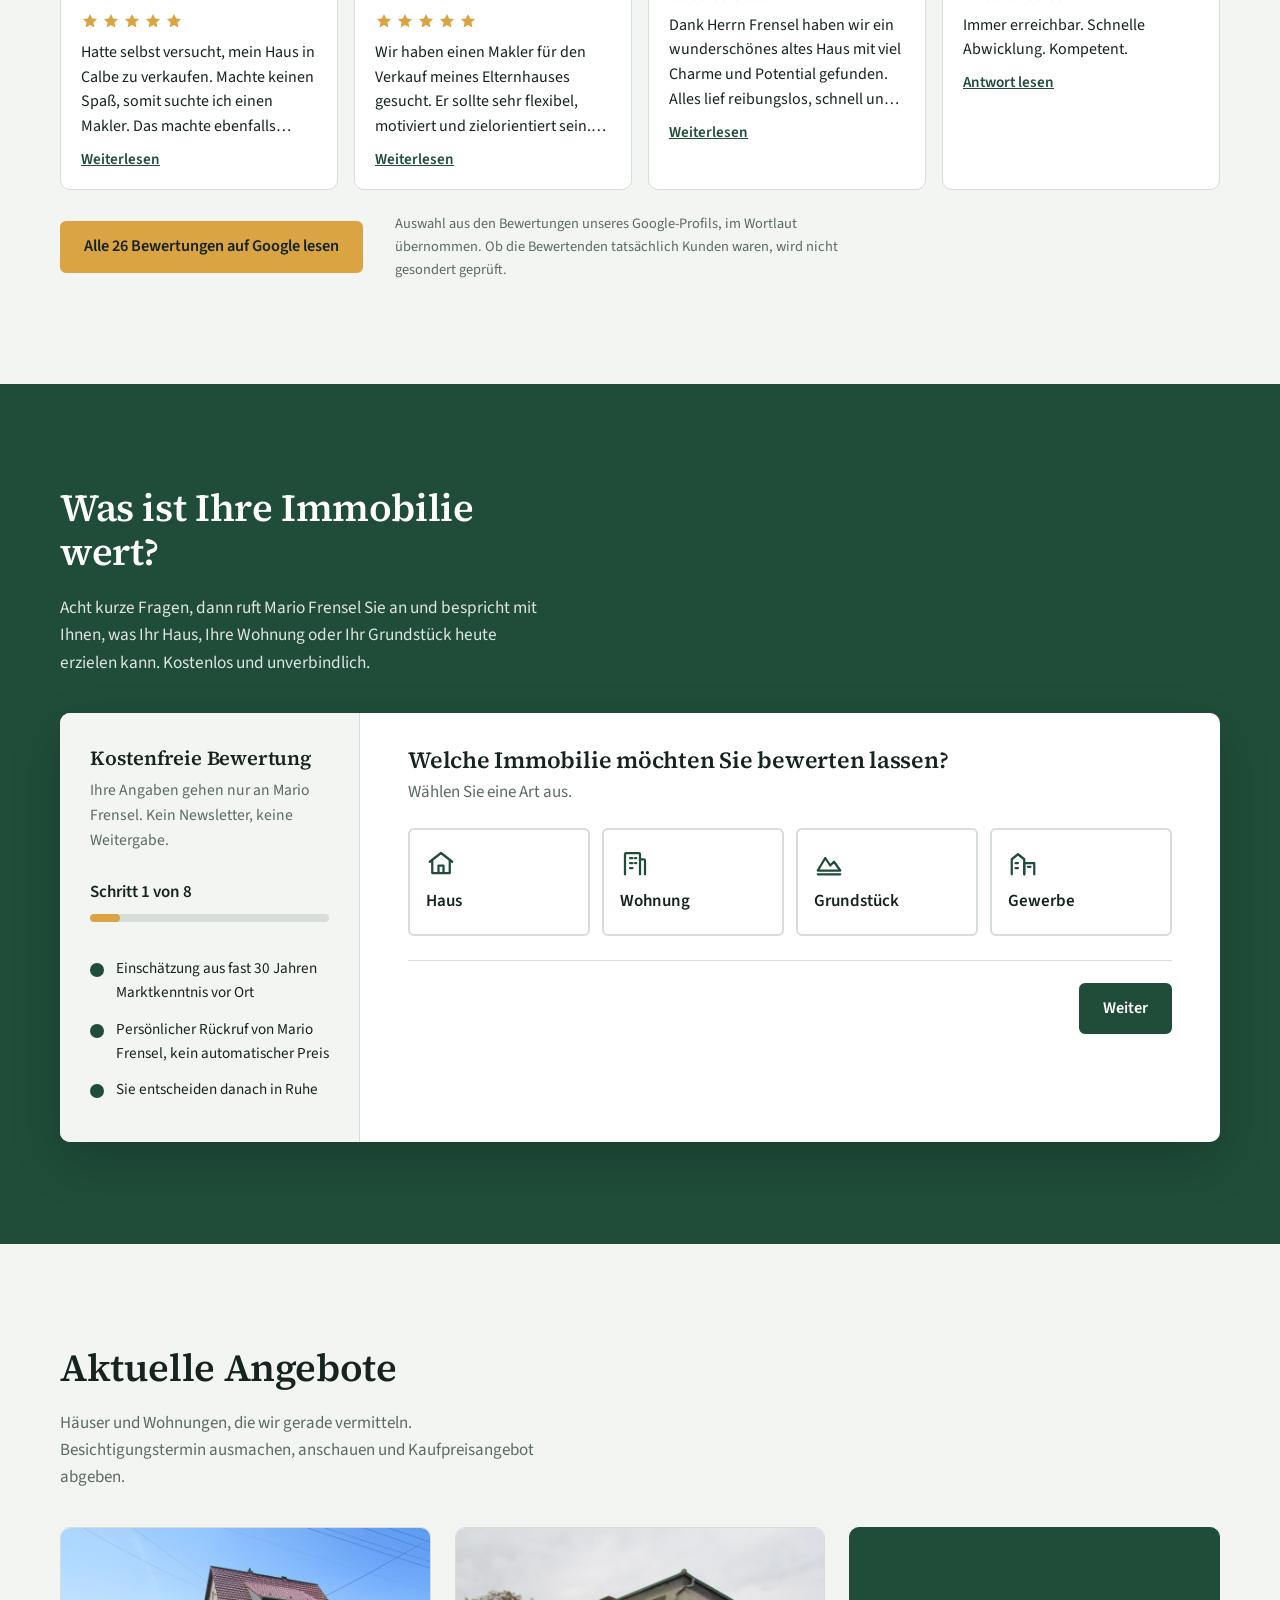
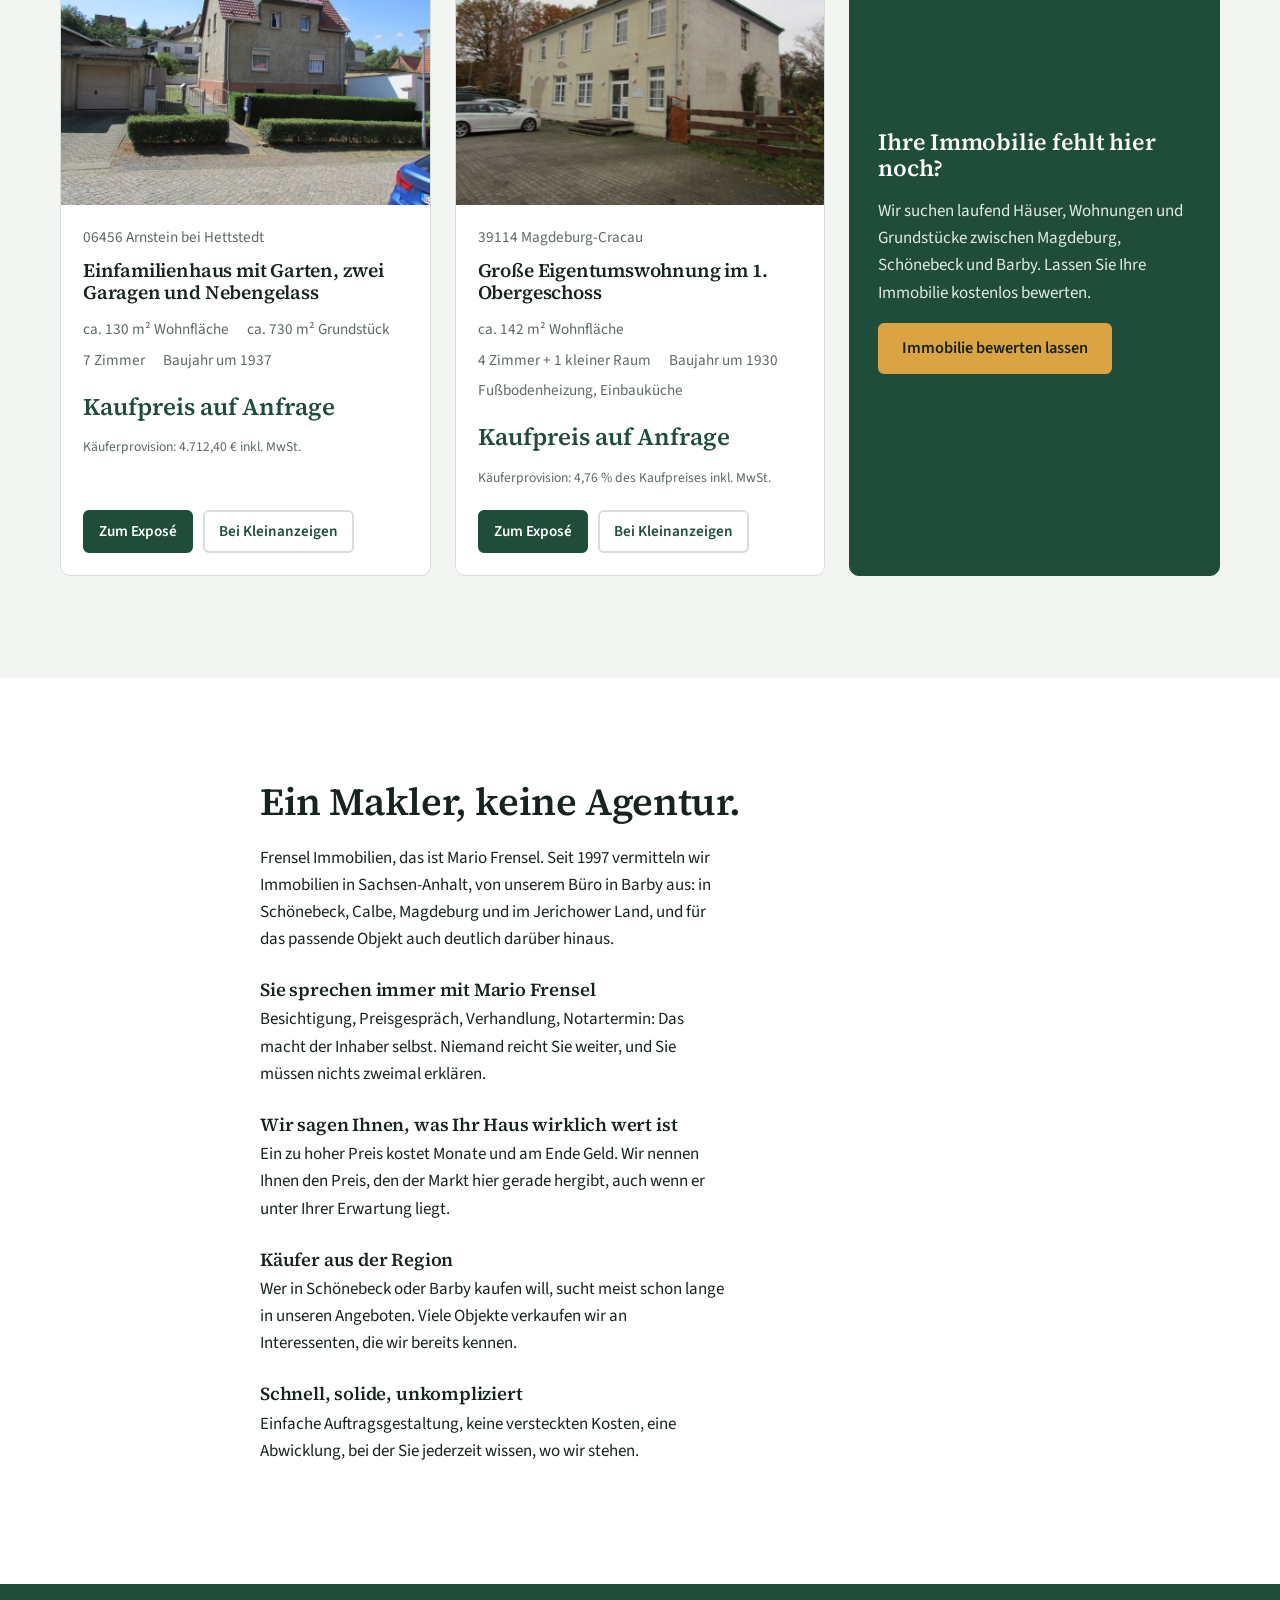
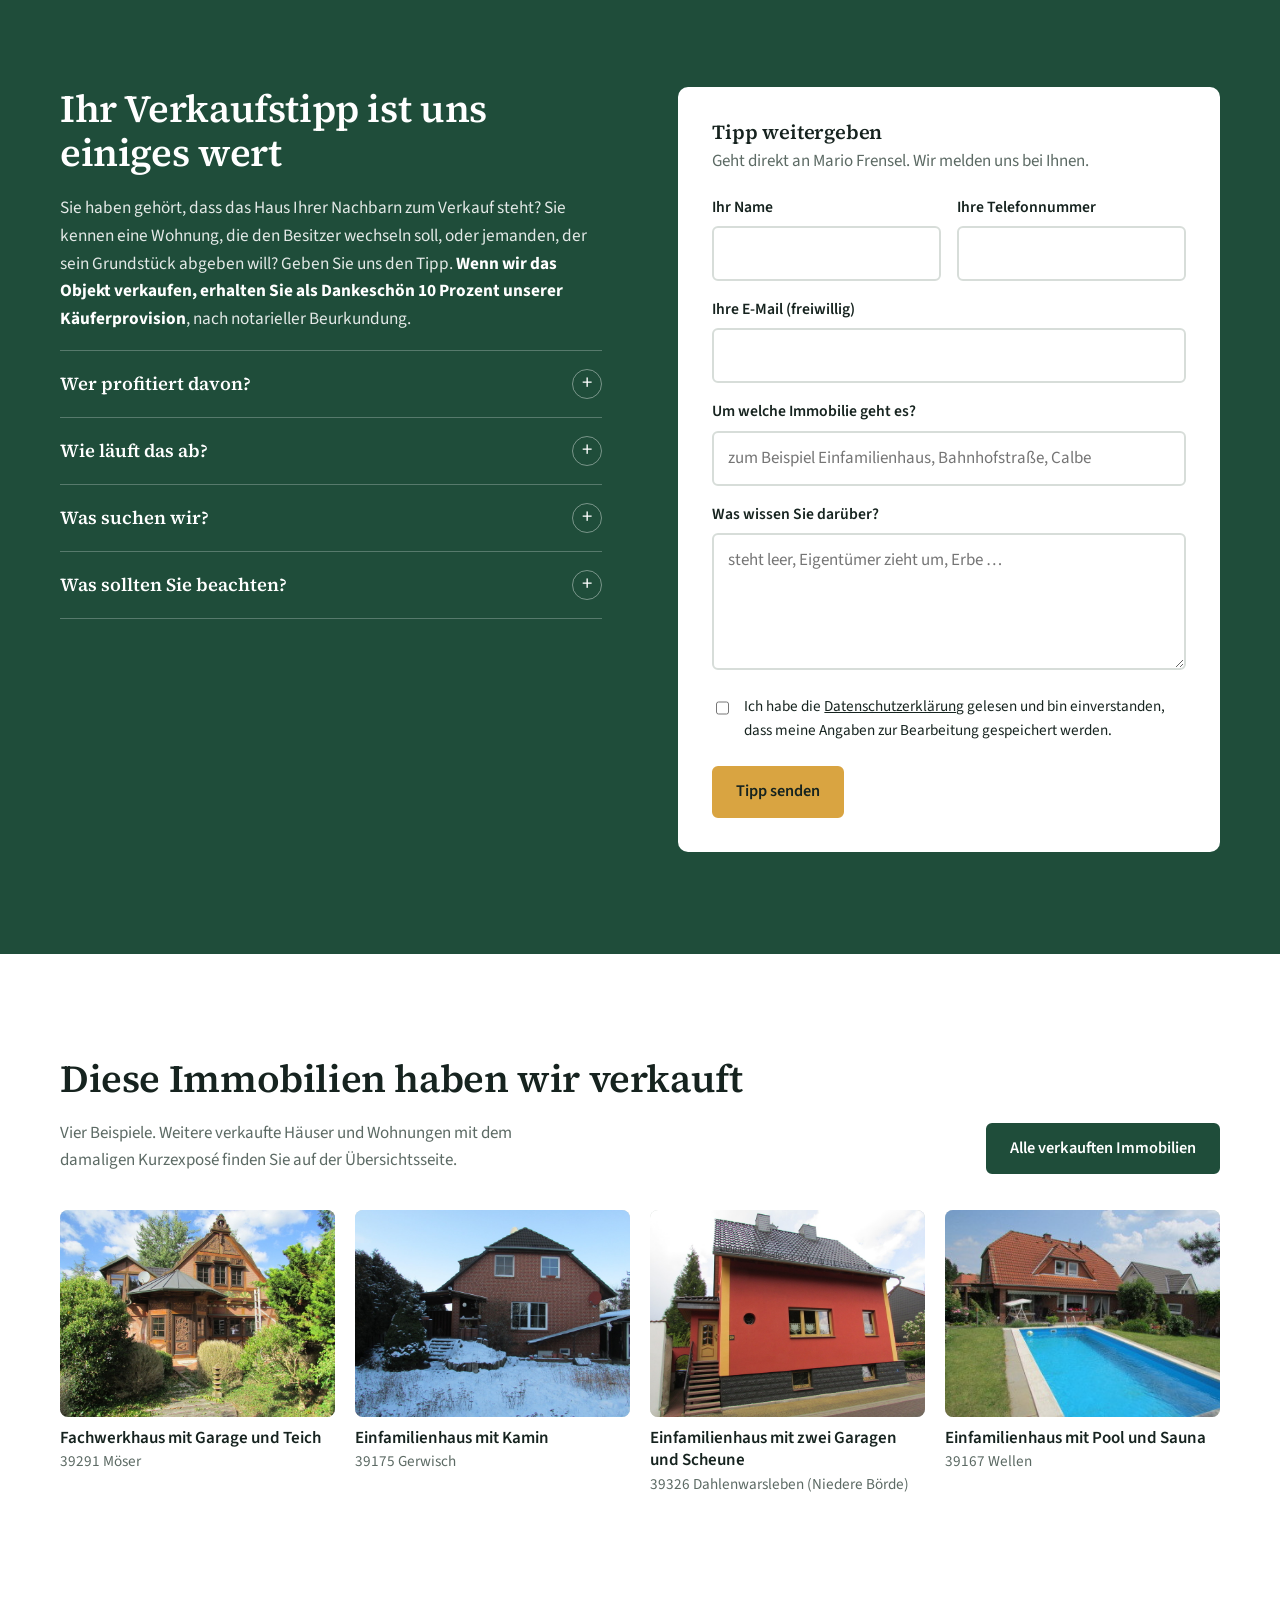
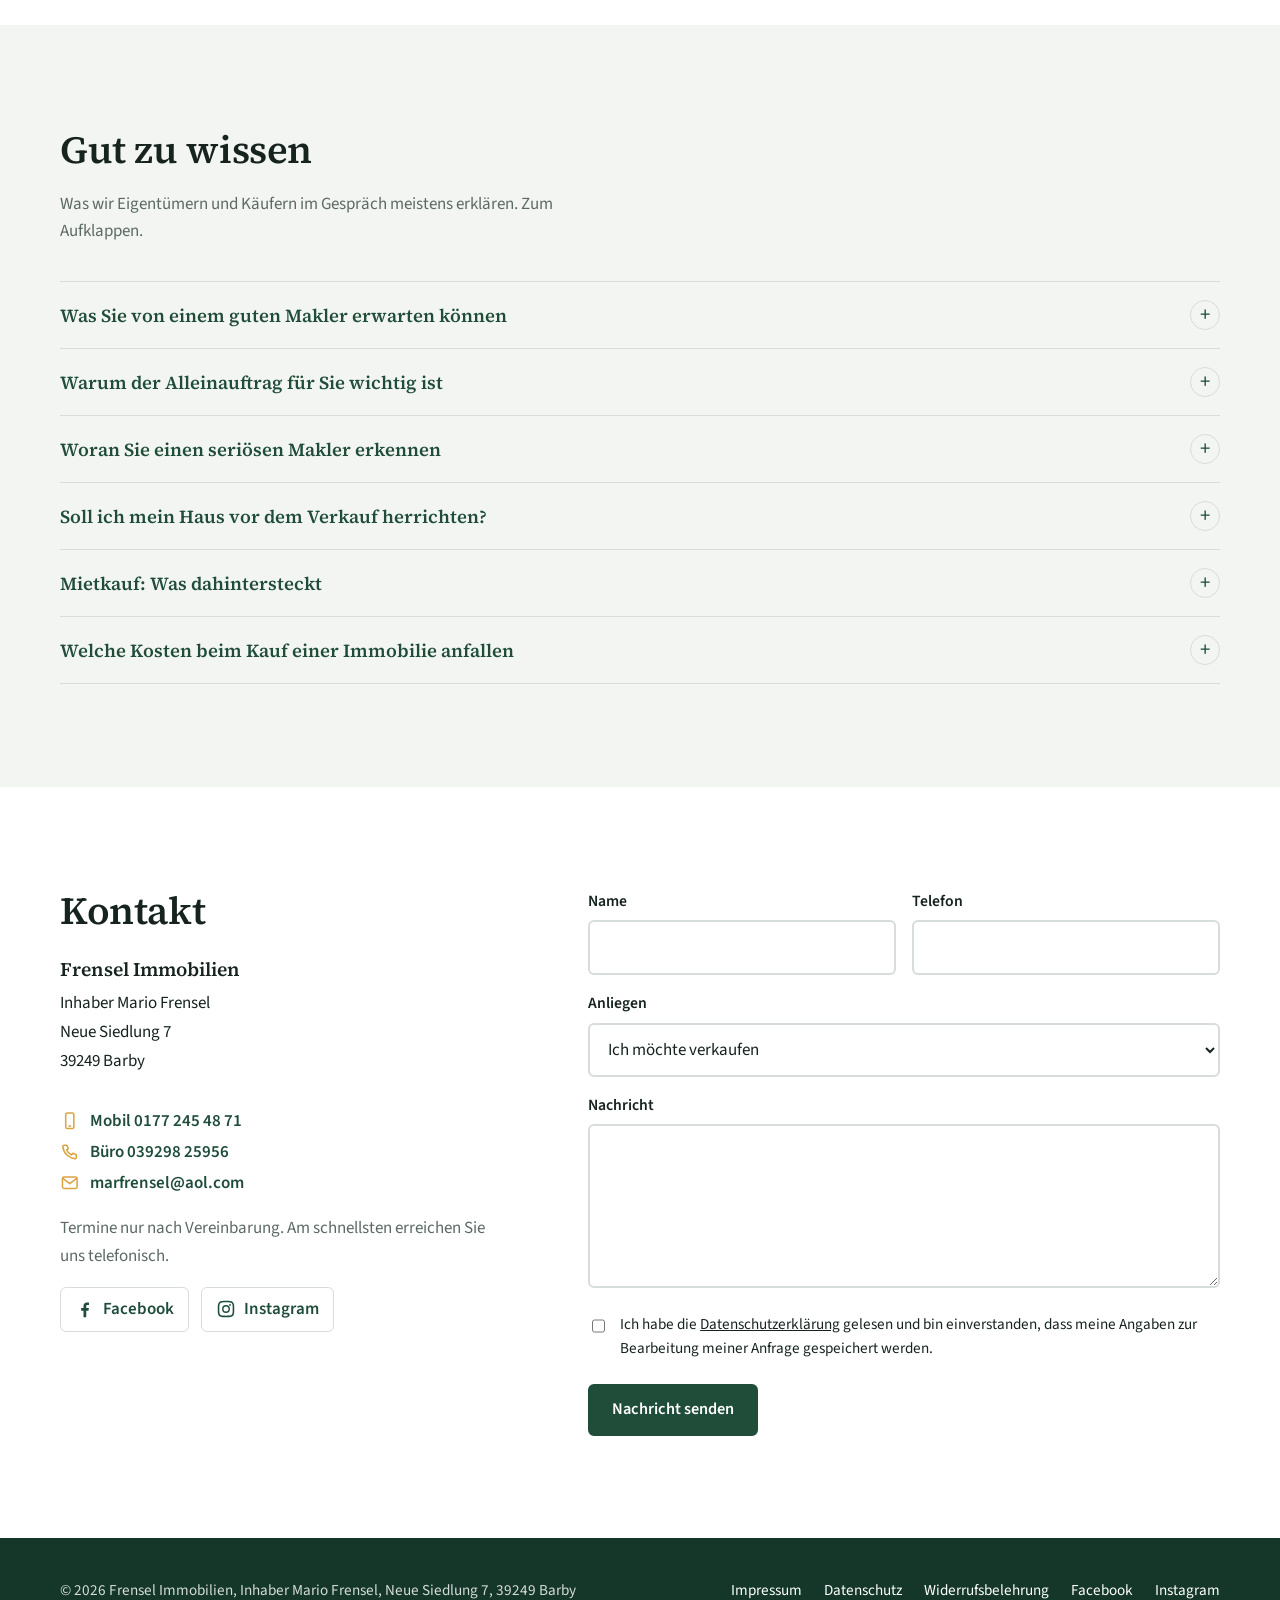
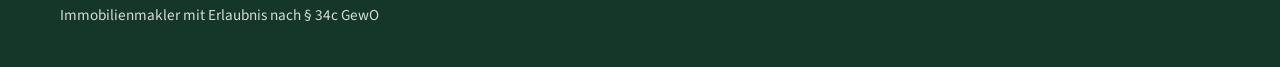
==== commit 5712e582: "Add files via upload" ====
--- a/index.html
+++ b/index.html
@@ -3,13 +3,13 @@
 <head>
 <meta charset="utf-8">
 <meta name="viewport" content="width=device-width, initial-scale=1">
-<title>Frensel Immobilien. Immobilienmakler für Schönebeck, Barby, Calbe und Magdeburg</title>
+<title>Frensel Immobilien. Immobilienmakler für den Großraum Schönebeck, Barby, Calbe und Magdeburg</title>
 <meta name="description" content="Frensel Immobilien, Inhaber Mario Frensel. Seit 1997 Immobilienmakler für Häuser, Wohnungen und Grundstücke zwischen Magdeburg, Schönebeck und Barby. Kostenlose Immobilienbewertung.">
 <link rel="icon" href="bilder/favicon.svg" type="image/svg+xml">
 <link rel="apple-touch-icon" href="bilder/apple-touch-icon.png">
 <meta property="og:type" content="website">
 <meta property="og:site_name" content="Frensel Immobilien">
-<meta property="og:title" content="Frensel Immobilien. Immobilienmakler für Schönebeck, Barby, Calbe und Magdeburg">
+<meta property="og:title" content="Frensel Immobilien. Immobilienmakler für den Großraum Schönebeck, Barby, Calbe und Magdeburg">
 <meta property="og:description" content="Frensel Immobilien, Inhaber Mario Frensel. Seit 1997 Immobilienmakler für Häuser, Wohnungen und Grundstücke zwischen Magdeburg, Schönebeck und Barby. Kostenlose Immobilienbewertung.">
 <meta property="og:image" content="https://frensel-immobilien.de/bilder/og.jpg">
 <meta property="og:image:width" content="1200">
@@ -64,27 +64,25 @@
 </script>
 
 <div class="kopfbild" id="kopfbild">
-  <img src="bilder/arnstein/01.jpg" alt="Im Angebot: Einfamilienhaus in Arnstein" class="aktiv" fetchpriority="high">
-  <img data-src="bilder/verkauft/moeser.jpg" alt="Verkauft: Fachwerkhaus in Möser">
-  <img data-src="bilder/cracau/01.jpg" alt="Im Angebot: Eigentumswohnung in Magdeburg-Cracau">
+  <img src="bilder/verkauft/moeser.jpg" alt="Verkauft: Fachwerkhaus in Möser" class="aktiv" fetchpriority="high">
   <img data-src="bilder/verkauft/dahlenwarsleben.jpg" alt="Verkauft: Einfamilienhaus in Dahlenwarsleben">
   <img data-src="bilder/verkauft/gerwisch.jpg" alt="Verkauft: Einfamilienhaus in Gerwisch">
   <img data-src="bilder/verkauft/kleinmuehlingen.jpg" alt="Verkauft: Einfamilienhaus in Kleinmühlingen">
   <img data-src="bilder/verkauft/moeckern.jpg" alt="Verkauft: Einfamilienhaus in Möckern">
-  <img data-src="bilder/verkauft/atzendorf.jpg" alt="Verkauft: Einfamilienhaus in Atzendorf">
+  <img data-src="bilder/verkauft/bungalow-gewerbe.jpg" alt="Verkauft: Bungalow in Schönebeck">
   <div class="kopf-band" aria-hidden="true"></div>
   <img class="kopf-logo" src="bilder/logo-rund.svg" alt="Frensel Immobilien, seit 1997" width="400" height="400">
   <picture class="kopf-mario">
     <source srcset="bilder/mario-frei.webp" type="image/webp">
     <img src="bilder/mario-frei.png" alt="Mario Frensel" width="805" height="900">
   </picture>
-  <a class="kopf-bu" id="kopf-bu" href="arnstein.html">Im Angebot: Einfamilienhaus in Arnstein</a>
+  <a class="kopf-bu" id="kopf-bu" href="referenzen.html">Verkauft: Fachwerkhaus in Möser</a>
 </div>
 
 <section class="einstieg">
   <div class="innen">
     <div>
-      <h1>Immobilienmakler für Schönebeck, Barby, Calbe und Magdeburg</h1>
+      <h1>Immobilienmakler für den Großraum Schönebeck, Barby, Calbe und Magdeburg</h1>
       <p class="lauf">Ihr Haus verkaufen, mit einem Makler, der hier seit 1997 zu Hause ist. Ein Ansprechpartner vom ersten Gespräch bis zum Notartermin, für Häuser, Wohnungen, Grundstücke und Gewerbeimmobilien.</p>
       <p class="umkreis"><strong>Weiter weg ist kein Problem.</strong> Wir fahren auch zu Objekten außerhalb der Region und suchen laufend Einfamilienhäuser, Doppelhaushälften, Reihenhäuser, Eigentumswohnungen und Gewerbeimmobilien im Großraum Magdeburg, Halle und Leipzig.</p>
       <div class="aktionen">
@@ -511,7 +509,7 @@
   var box = document.getElementById('kopfbild');
   var bilder = Array.prototype.slice.call(box.querySelectorAll('img'));
   var bu = document.getElementById('kopf-bu');
-  var daten = [["bilder/arnstein/01.jpg", "Im Angebot: Einfamilienhaus in Arnstein", "arnstein.html"], ["bilder/verkauft/moeser.jpg", "Verkauft: Fachwerkhaus in Möser", "referenzen.html"], ["bilder/cracau/01.jpg", "Im Angebot: Eigentumswohnung in Magdeburg-Cracau", "cracau.html"], ["bilder/verkauft/dahlenwarsleben.jpg", "Verkauft: Einfamilienhaus in Dahlenwarsleben", "referenzen.html"], ["bilder/verkauft/gerwisch.jpg", "Verkauft: Einfamilienhaus in Gerwisch", "referenzen.html"], ["bilder/verkauft/kleinmuehlingen.jpg", "Verkauft: Einfamilienhaus in Kleinmühlingen", "referenzen.html"], ["bilder/verkauft/moeckern.jpg", "Verkauft: Einfamilienhaus in Möckern", "referenzen.html"], ["bilder/verkauft/atzendorf.jpg", "Verkauft: Einfamilienhaus in Atzendorf", "referenzen.html"]];
+  var daten = [["bilder/verkauft/moeser.jpg", "Verkauft: Fachwerkhaus in Möser", "referenzen.html"], ["bilder/verkauft/dahlenwarsleben.jpg", "Verkauft: Einfamilienhaus in Dahlenwarsleben", "referenzen.html"], ["bilder/verkauft/gerwisch.jpg", "Verkauft: Einfamilienhaus in Gerwisch", "referenzen.html"], ["bilder/verkauft/kleinmuehlingen.jpg", "Verkauft: Einfamilienhaus in Kleinmühlingen", "referenzen.html"], ["bilder/verkauft/moeckern.jpg", "Verkauft: Einfamilienhaus in Möckern", "referenzen.html"], ["bilder/verkauft/bungalow-gewerbe.jpg", "Verkauft: Bungalow in Schönebeck", "referenzen.html"]];
   var n = 0, zeit = null;
   var ruhig = window.matchMedia && window.matchMedia('(prefers-reduced-motion: reduce)').matches;
   function lade(i) { var b = bilder[i]; if (b && !b.src && b.dataset.src) { b.src = b.dataset.src; } }
--- a/stil.css
+++ b/stil.css
@@ -327,6 +327,9 @@
 .antwort strong { display: block; color: var(--fichte); margin-bottom: 2px; }
 .antwort p { margin: 0; max-width: none; }
 .quelle { font-size: 0.9rem; color: var(--schiefer); margin-top: 22px; max-width: 70ch; }
+.hinweis-kasten { border: 2px solid var(--bernstein); border-radius: var(--radius); padding: 14px 18px; margin: 22px 0; background: #FBF3E2; }
+.hinweis-kasten h3 { margin-top: 0; }
+.hinweis-kasten p { margin-bottom: 0; }
 .stimmen-fuss { display: flex; flex-wrap: wrap; align-items: center; gap: 14px 32px; margin-top: 22px; }
 .stimmen-fuss .quelle { margin: 0; flex: 1 1 320px; }
 
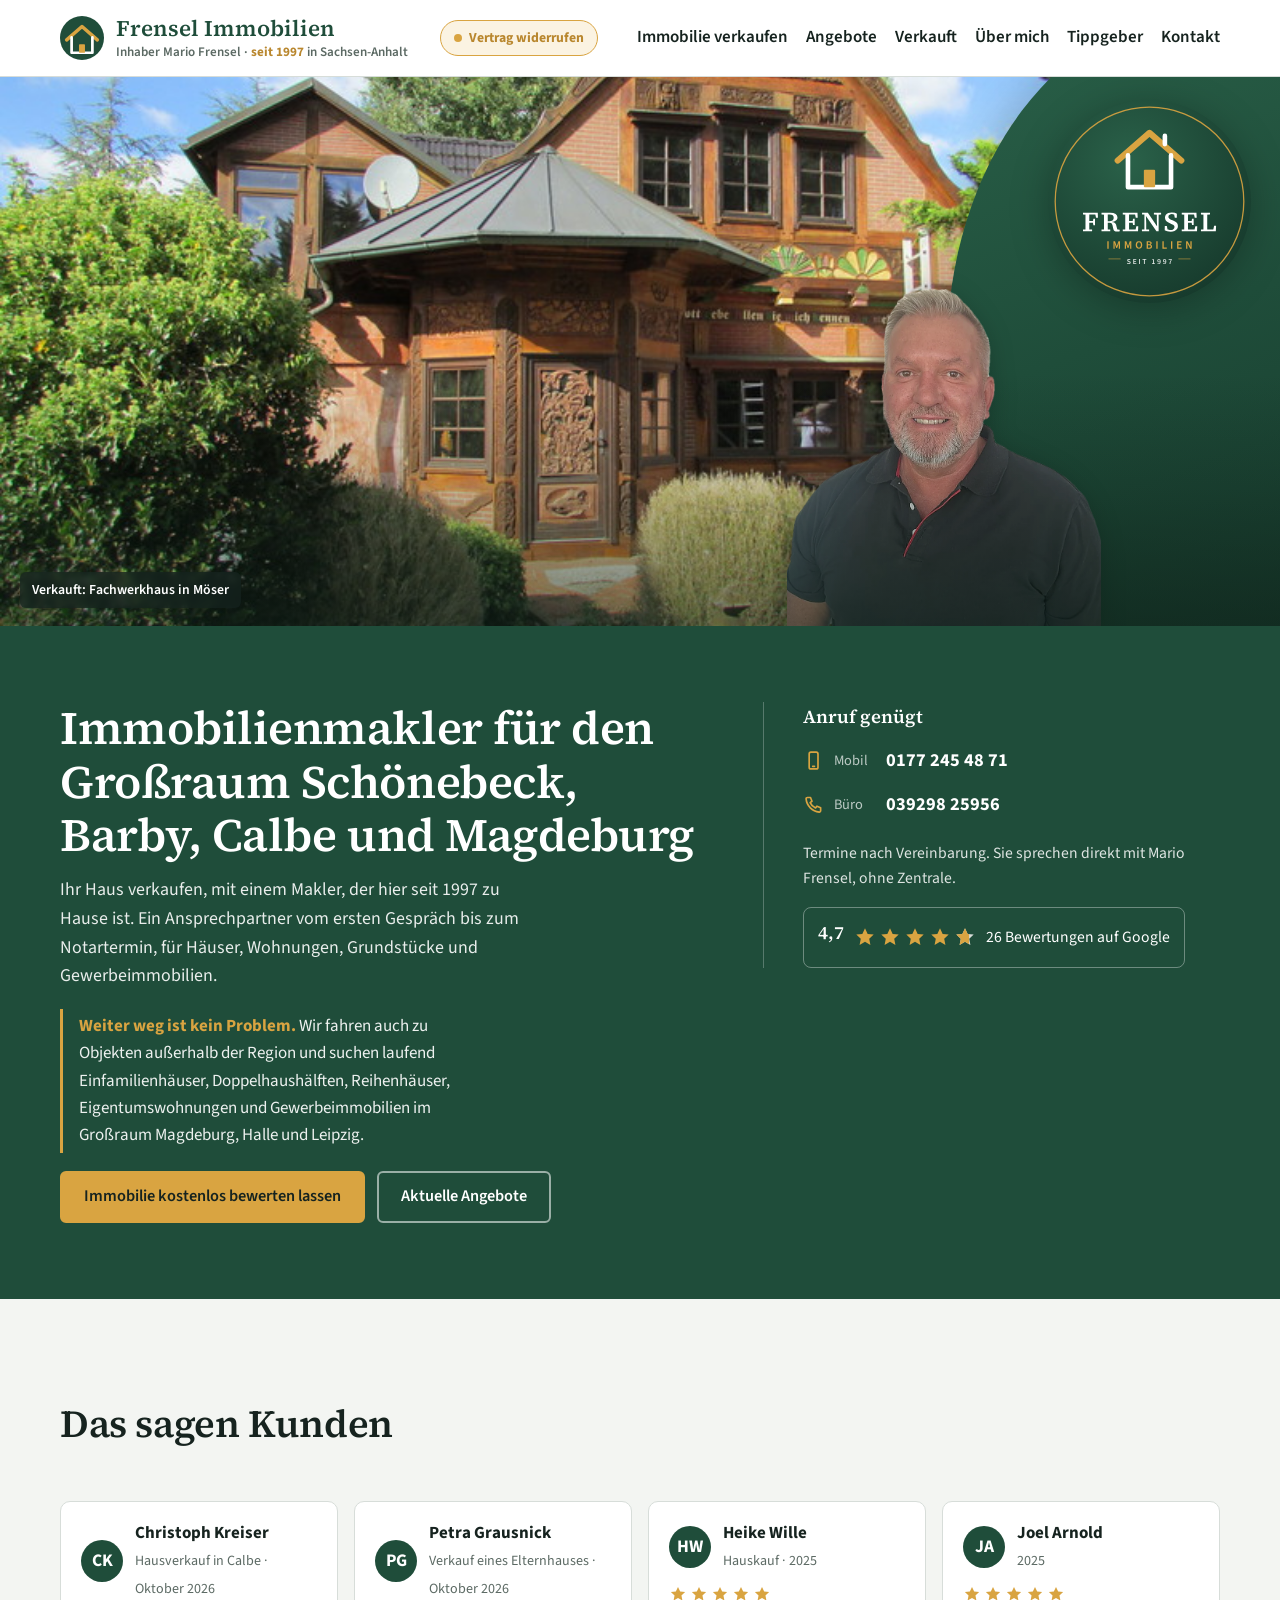
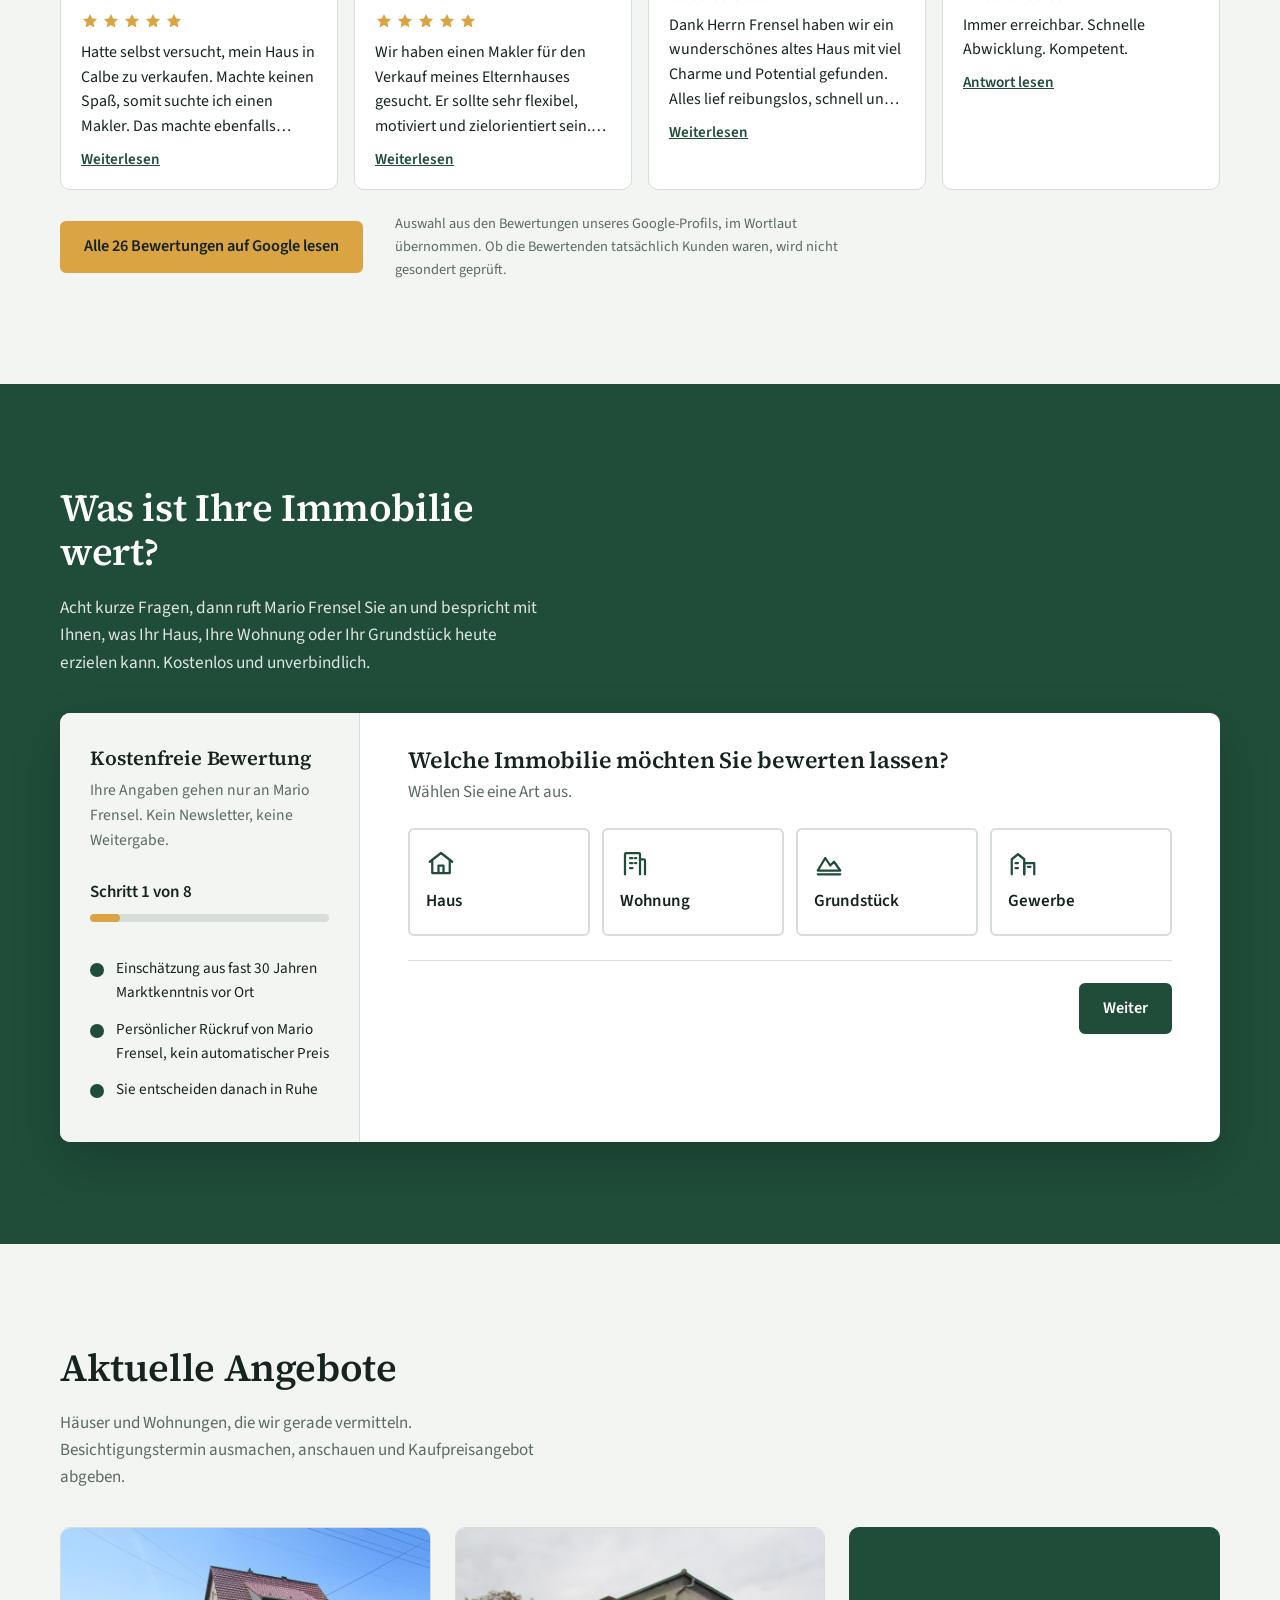
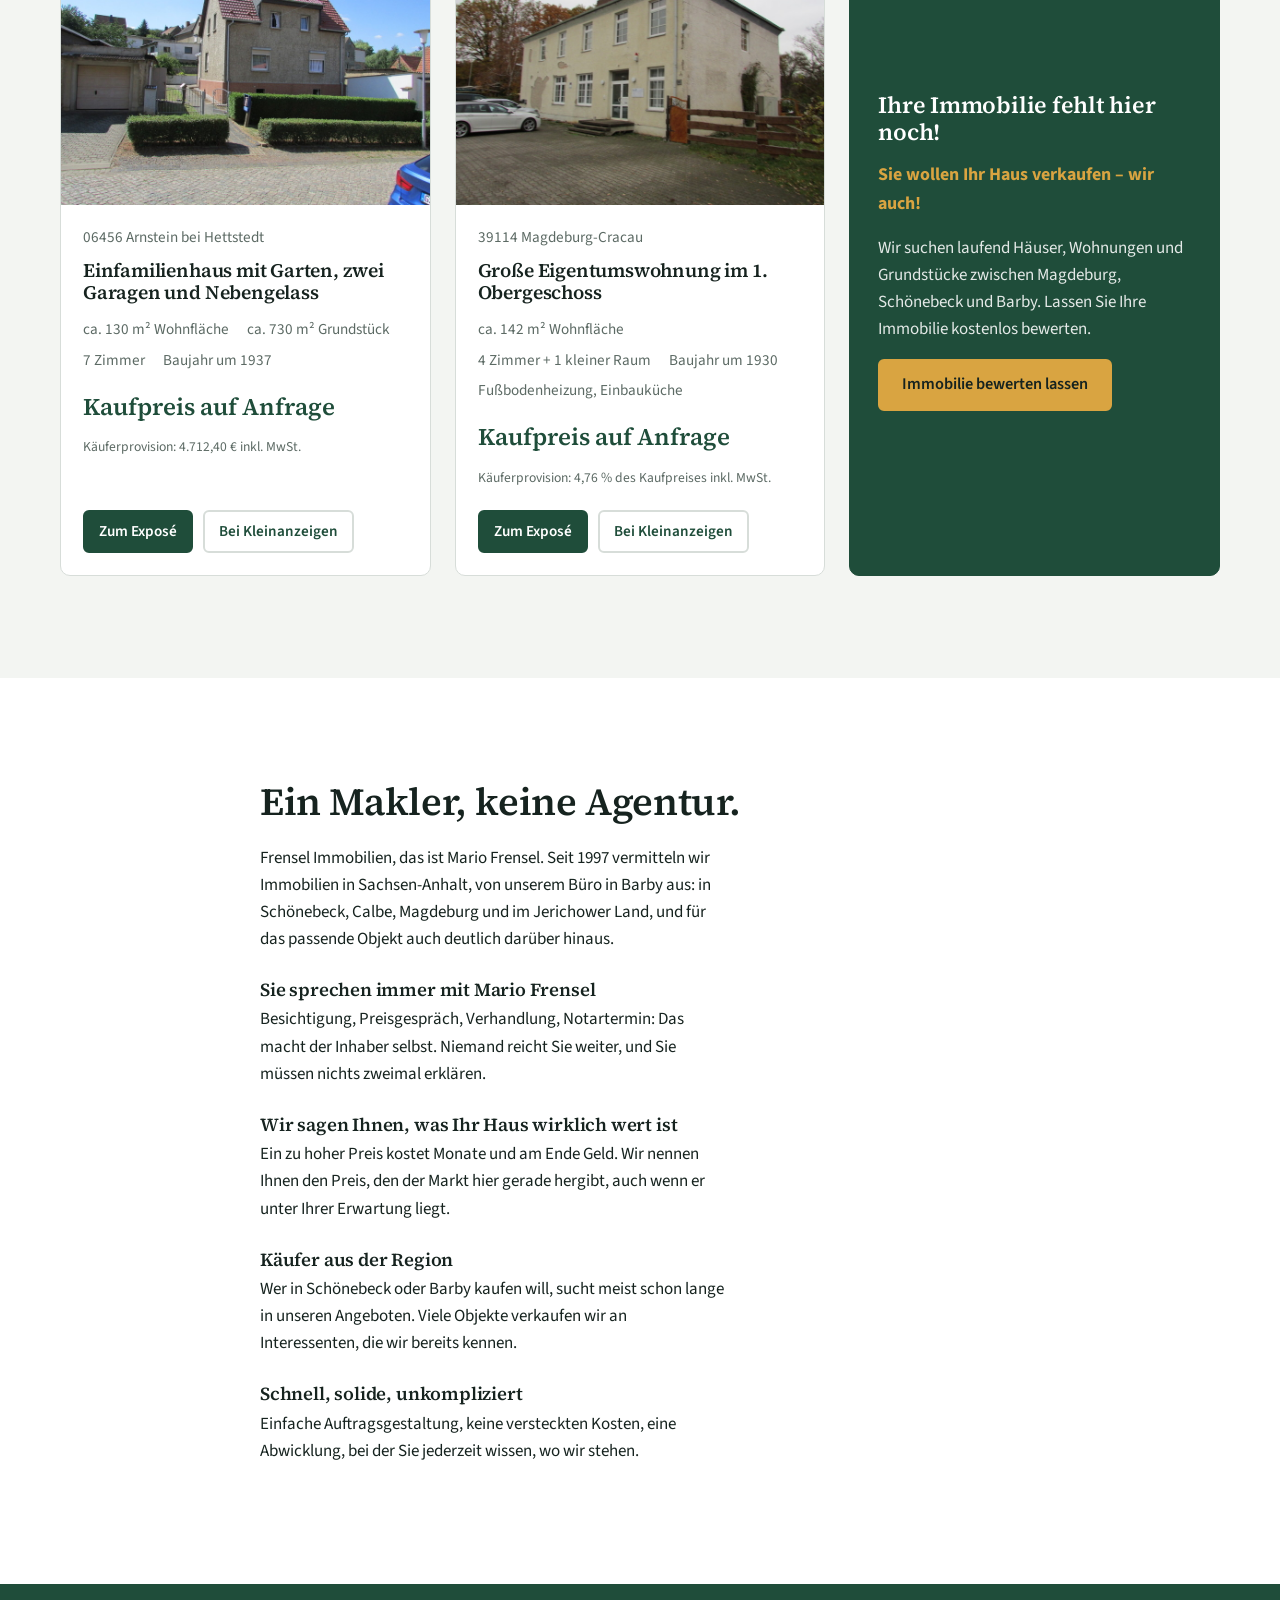
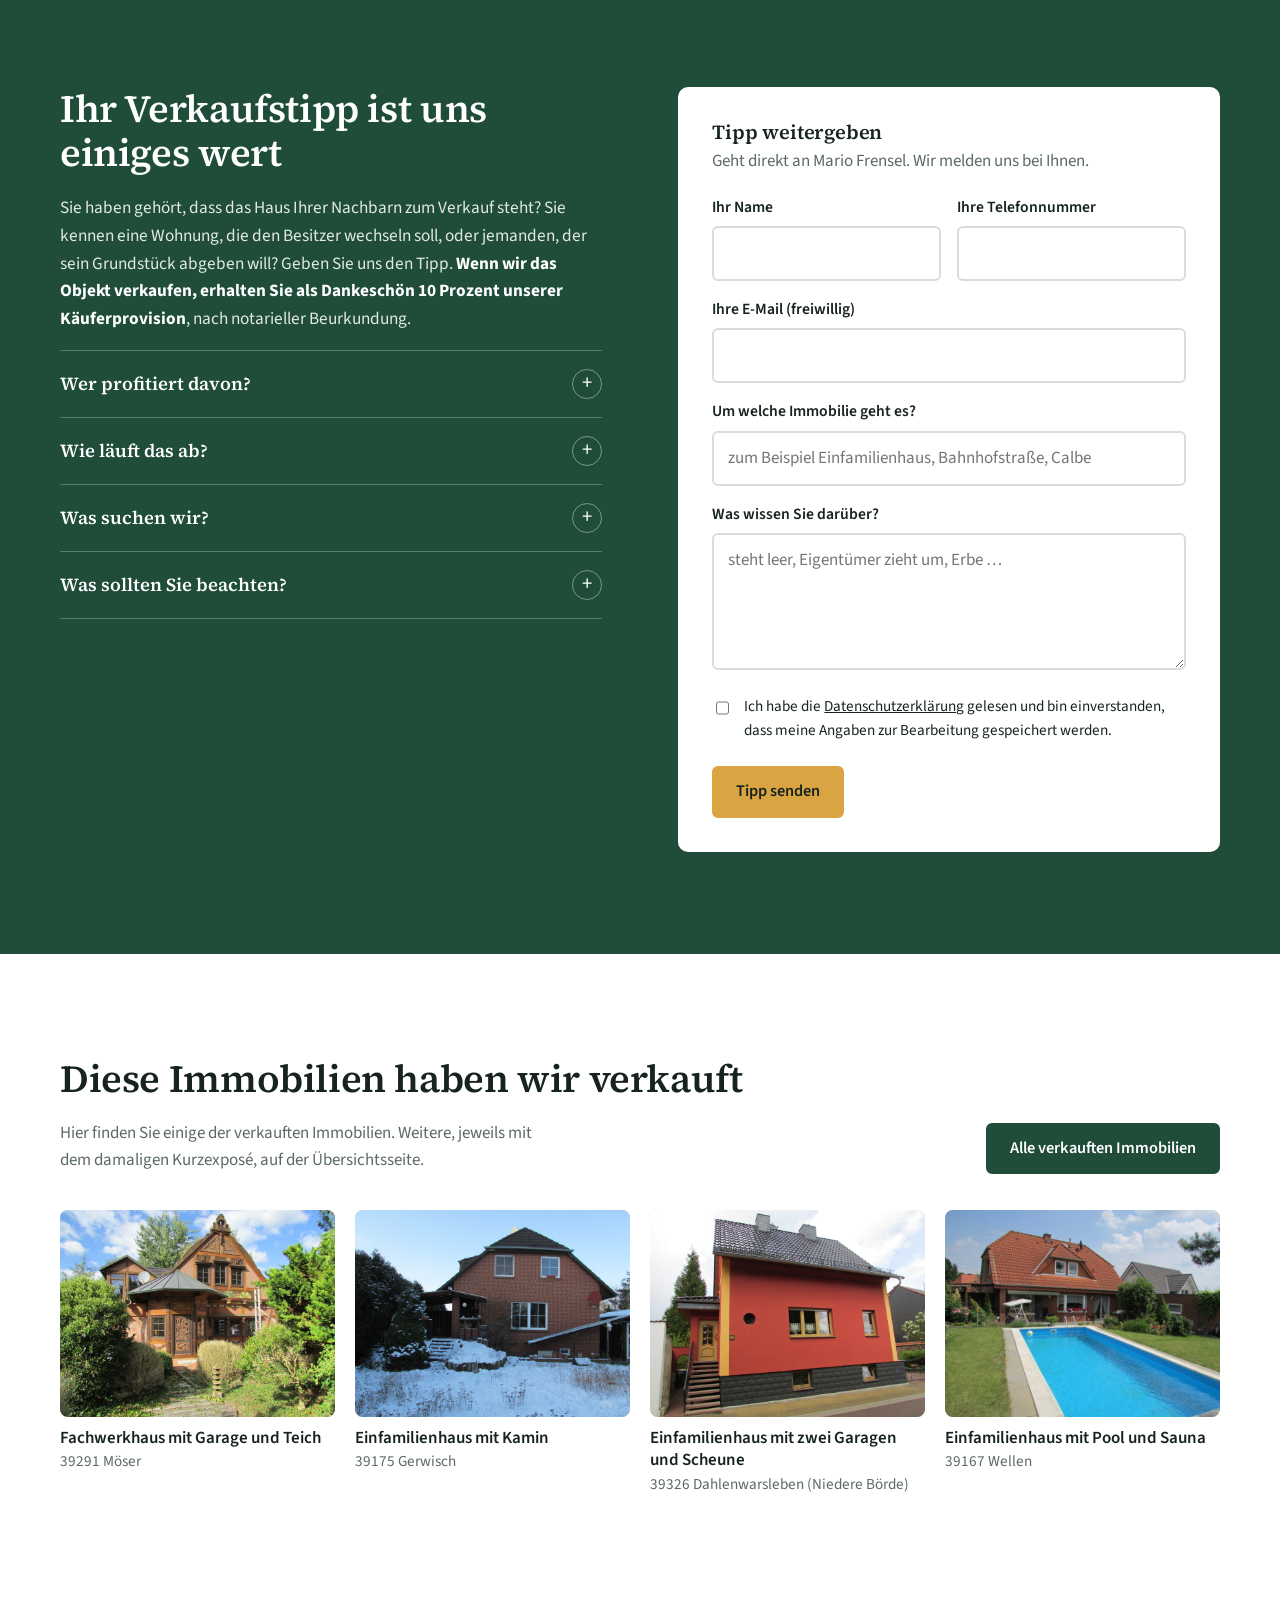
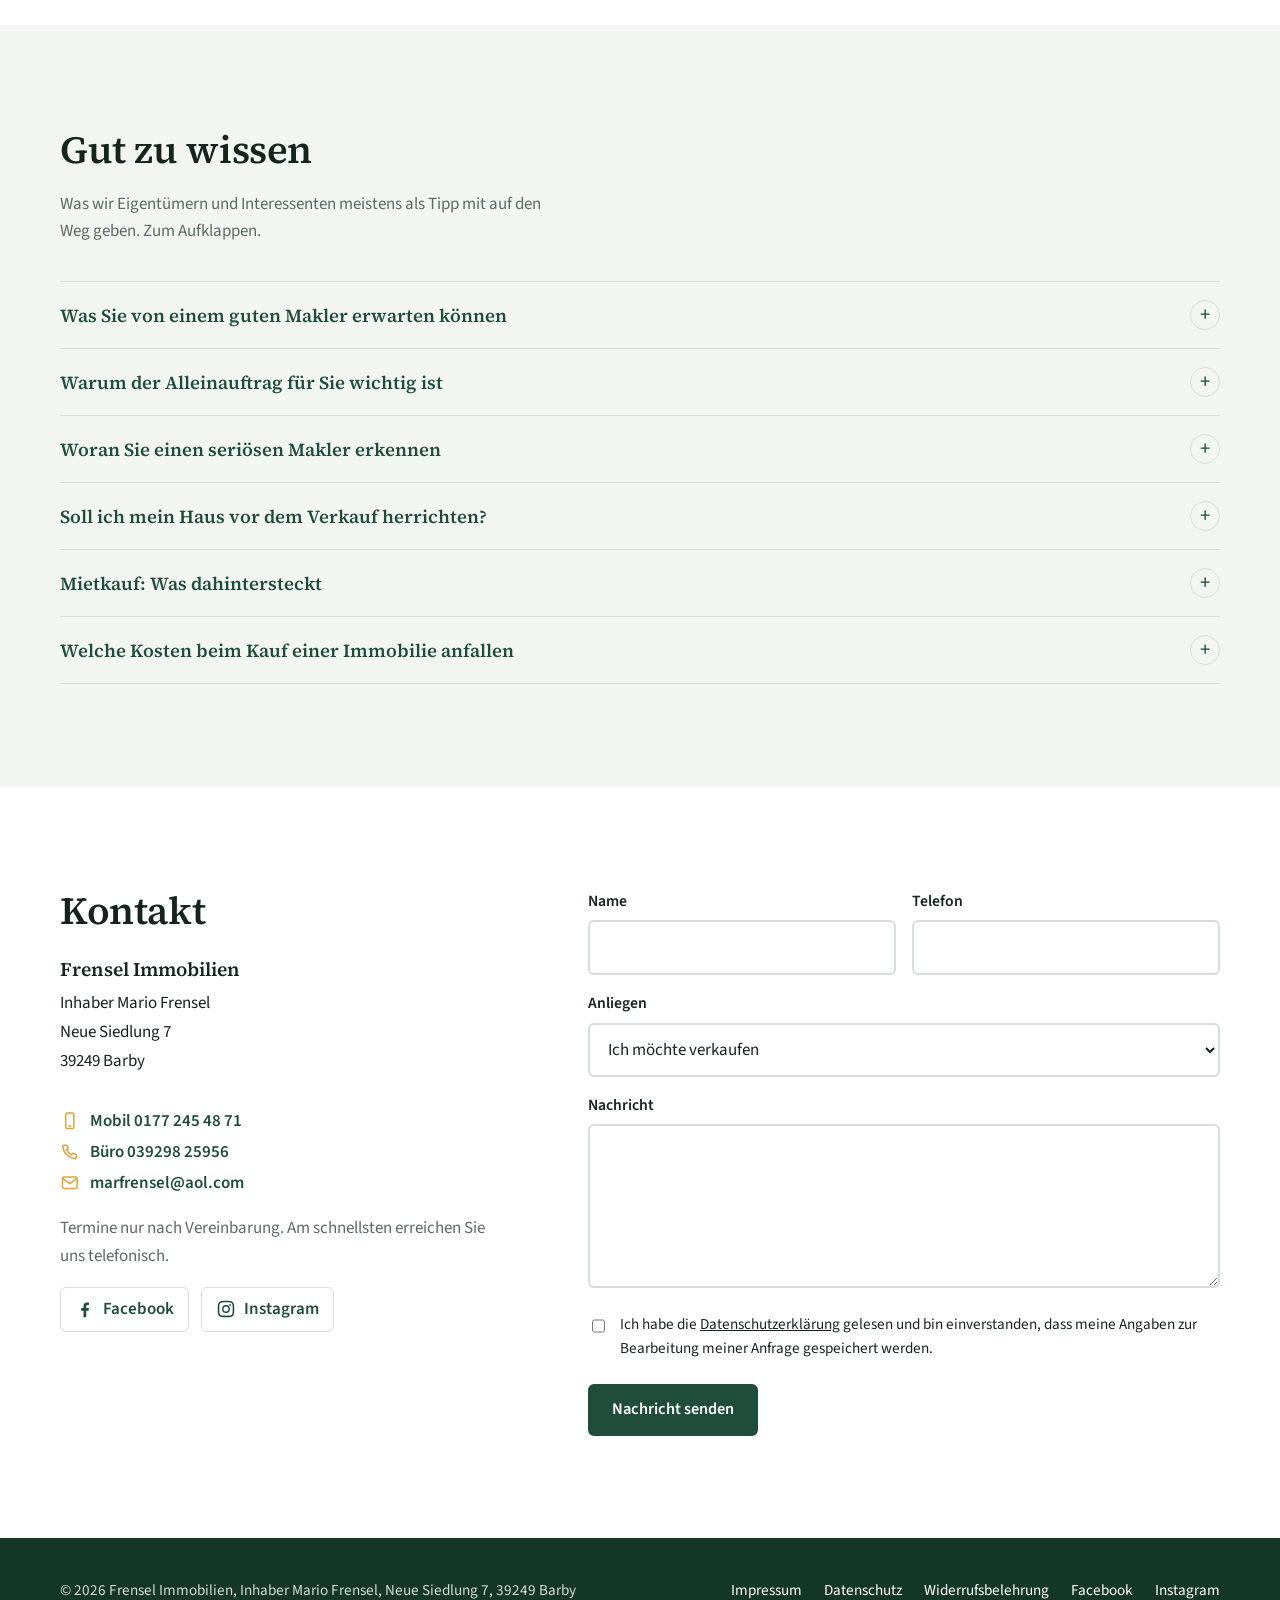
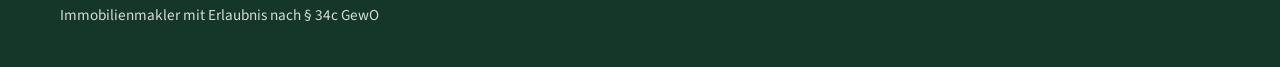
==== commit 4ff61bc6: "Add files via upload" ====
--- a/index.html
+++ b/index.html
@@ -39,7 +39,7 @@
 <div class="oben-leiste"><a href="widerruf.html">Vertrag widerrufen</a></div>
 <header class="kopf">
   <div class="innen">
-    <a class="marke" href="index.html"><img class="logo-gross" src="bilder/logo-quer.svg" alt="Frensel Immobilien, Inhaber Mario Frensel, seit 1997 in Sachsen-Anhalt" width="551" height="96"><img class="logo-klein" src="bilder/logo-kurz.svg" alt="Frensel Immobilien" width="400" height="96"></a>
+    <a class="marke" href="index.html"><img class="marke-zeichen" src="bilder/favicon.svg" alt="" width="44" height="44"><span class="marke-text">Frensel Immobilien<small><span class="marke-inhaber">Inhaber Mario Frensel · </span><b>seit 1997</b> in Sachsen-Anhalt</small></span></a>
     <a class="widerruf-oben" href="widerruf.html">Vertrag widerrufen</a>
     <button class="menue" type="button" aria-expanded="false" aria-controls="hauptnav">Menü</button>
     <nav id="hauptnav">
@@ -309,7 +309,8 @@
         </div>
       </article>
       <article class="angebot aufruf">
-        <h3>Ihre Immobilie fehlt hier noch?</h3>
+        <h3>Ihre Immobilie fehlt hier noch!</h3>
+        <p class="motto">Sie wollen Ihr Haus verkaufen – wir auch!</p>
         <p>Wir suchen laufend Häuser, Wohnungen und Grundstücke zwischen Magdeburg, Schönebeck und Barby. Lassen Sie Ihre Immobilie kostenlos bewerten.</p>
         <a class="knopf primaer" href="#bewertung">Immobilie bewerten lassen</a>
       </article>
@@ -378,7 +379,7 @@
     <div class="abschnitt-kopf">
       <div>
         <h2>Diese Immobilien haben wir verkauft</h2>
-        <p>Vier Beispiele. Weitere verkaufte Häuser und Wohnungen mit dem damaligen Kurzexposé finden Sie auf der Übersichtsseite.</p>
+        <p>Hier finden Sie einige der verkauften Immobilien. Weitere, jeweils mit dem damaligen Kurzexposé, auf der Übersichtsseite.</p>
       </div>
       <a class="knopf dunkel" href="referenzen.html">Alle verkauften Immobilien</a>
     </div>
@@ -396,7 +397,7 @@
     <div class="abschnitt-kopf">
       <div>
         <h2>Gut zu wissen</h2>
-        <p>Was wir Eigentümern und Käufern im Gespräch meistens erklären. Zum Aufklappen.</p>
+        <p>Was wir Eigentümern und Interessenten meistens als Tipp mit auf den Weg geben. Zum Aufklappen.</p>
       </div>
     </div>
 <div class="klapp">
--- a/stil.css
+++ b/stil.css
@@ -68,9 +68,11 @@
 .marke small { display: block; font-family: var(--sans); font-weight: 400; font-size: 0.8rem; color: var(--schiefer); letter-spacing: 0; margin-top: 3px; }
 .kopf nav { margin-left: auto; }
 .kopf nav ul { list-style: none; margin: 0; padding: 0; display: flex; gap: 24px; }
-.marke img { display: block; height: 46px; width: auto; }
-.marke .logo-klein { display: none; }
-@media (max-width: 640px) { .marke .logo-gross { display: none; } .marke .logo-klein { display: block; height: 40px; } }
+.marke { display: flex; align-items: center; gap: 12px; }
+.marke-zeichen { display: block; width: 44px; height: 44px; flex: 0 0 auto; }
+.marke-text { display: block; }
+.marke small { font-size: 0.82rem; font-weight: 600; color: var(--schiefer); }
+.marke small b { color: var(--bernstein-dunkel); font-weight: 700; }
 .kopf nav a { text-decoration: none; font-weight: 600; color: var(--tinte); }
 .kopf nav a:hover { color: var(--fichte); }
 .kopf nav .nur-handy { display: none; }
@@ -80,7 +82,10 @@
 .widerruf-oben::before { content: ""; width: 8px; height: 8px; border-radius: 50%; background: var(--bernstein); }
 .widerruf-oben:hover { background: var(--bernstein); color: var(--tinte); }
 .menue { display: none; margin-left: auto; background: none; border: 2px solid var(--linie); border-radius: var(--radius); padding: 8px 12px; font: inherit; font-weight: 600; cursor: pointer; }
-@media (max-width: 960px) {
+.kopf nav ul { gap: 18px; }
+.kopf nav a { white-space: nowrap; }
+/* Menü-Knopf statt Leiste, sobald Name, Widerruf und Navigation nicht mehr nebeneinander passen */
+@media (max-width: 1180px) {
   .kopf nav { display: none; }
   .kopf nav.offen { display: block; position: absolute; left: 0; right: 0; top: 100%; background: var(--weiss); border-bottom: 1px solid var(--linie); padding: 10px var(--rand) 18px; }
   .kopf nav.offen ul { flex-direction: column; gap: 6px; }
@@ -88,10 +93,21 @@
   .kopf nav.offen .nur-handy { display: block; }
   .kopf nav.offen .nur-handy a { color: var(--fichte); }
   .kopf .nummern { display: none; }
+  .menue { display: inline-block; }
+}
+@media (max-width: 960px) {
   .widerruf-oben { display: none; }
-  .menue { display: inline-block; }
-  .marke { font-size: 1.2rem; }
-  .marke small { font-size: 0.74rem; white-space: normal; }
+}
+@media (max-width: 640px) {
+  .kopf .innen { gap: 14px; }
+  .marke { gap: 9px; font-size: 1.15rem; }
+  .marke-zeichen { width: 38px; height: 38px; }
+  .marke-inhaber { display: none; }
+  .marke small { font-size: 0.78rem; margin-top: 2px; }
+}
+@media (max-width: 380px) {
+  .marke { font-size: 1.06rem; }
+  .marke-zeichen { width: 34px; height: 34px; }
 }
 
 /* Kopfbild in voller Breite */
@@ -246,6 +262,7 @@
 .angebot.aufruf { background: var(--fichte); color: var(--weiss); border-color: var(--fichte); justify-content: center; padding: 32px 28px; gap: 16px; }
 .angebot.aufruf h3 { color: var(--weiss); font-size: 1.45rem; margin: 0; }
 .angebot.aufruf p { color: rgba(255,255,255,.88); margin: 0; }
+.angebot.aufruf p.motto { color: var(--bernstein); font-weight: 700; font-size: 1.12rem; }
 .angebot.aufruf .knopf { align-self: flex-start; }
 
 /* Über mich */
@@ -327,6 +344,14 @@
 .antwort strong { display: block; color: var(--fichte); margin-bottom: 2px; }
 .antwort p { margin: 0; max-width: none; }
 .quelle { font-size: 0.9rem; color: var(--schiefer); margin-top: 22px; max-width: 70ch; }
+.widerruf-schnell { border: 2px solid var(--bernstein); border-radius: 10px; background: #FBF3E2; padding: 22px 24px 8px; margin: 22px 0 8px; }
+.widerruf-schnell h2 { font-size: 1.35rem; margin: 0 0 8px; }
+.widerruf-schnell .felder { margin: 16px 0 18px; }
+.widerruf-knoepfe { display: flex; flex-wrap: wrap; gap: 12px; margin-bottom: 14px; }
+.widerruf-text { width: 100%; font: inherit; font-size: 0.92rem; padding: 12px; border: 2px solid var(--linie); border-radius: var(--radius); background: var(--weiss); margin-bottom: 12px; }
+.widerruf-klein { font-size: 0.9rem; color: var(--schiefer); }
+@media (max-width: 640px) { .widerruf-schnell .felder { grid-template-columns: 1fr; } .widerruf-schnell { padding: 18px 16px 6px; } }
+@media print { .widerruf-schnell { display: none !important; } }
 .hinweis-kasten { border: 2px solid var(--bernstein); border-radius: var(--radius); padding: 14px 18px; margin: 22px 0; background: #FBF3E2; }
 .hinweis-kasten h3 { margin-top: 0; }
 .hinweis-kasten p { margin-bottom: 0; }
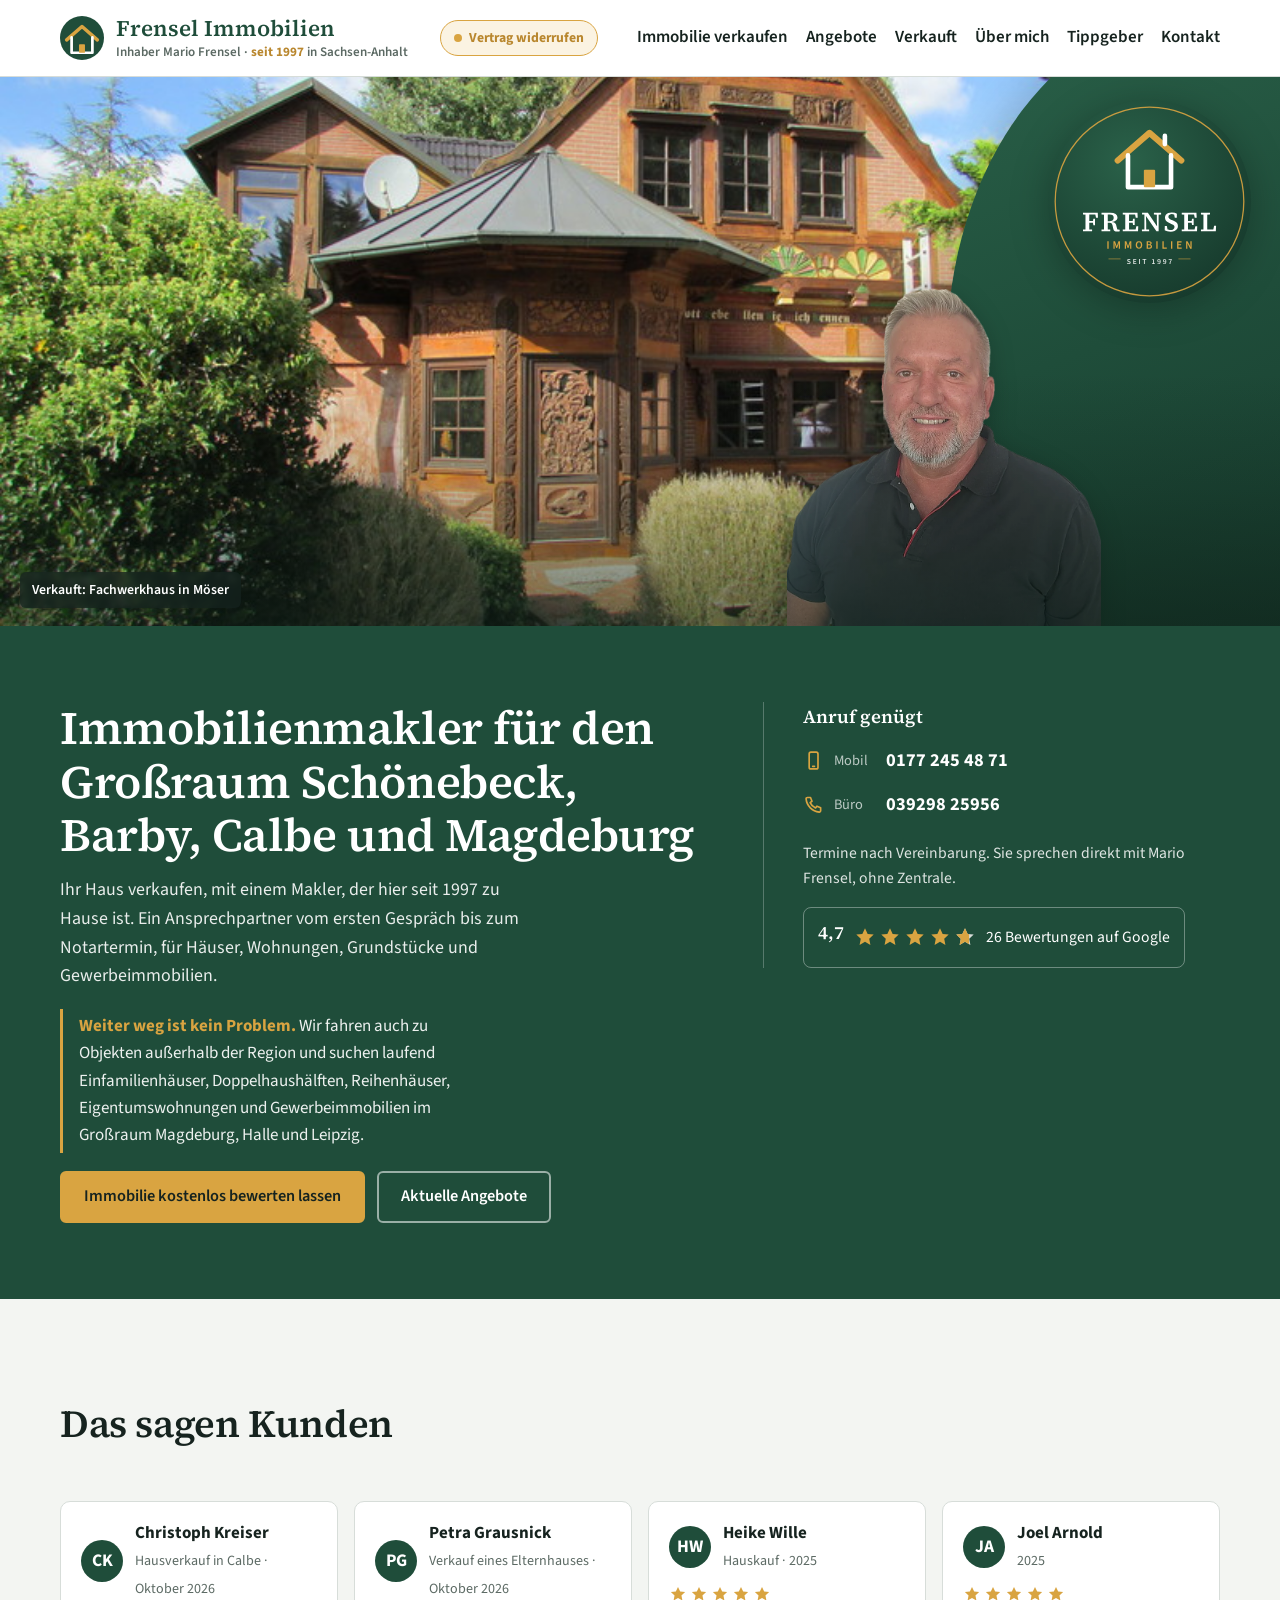
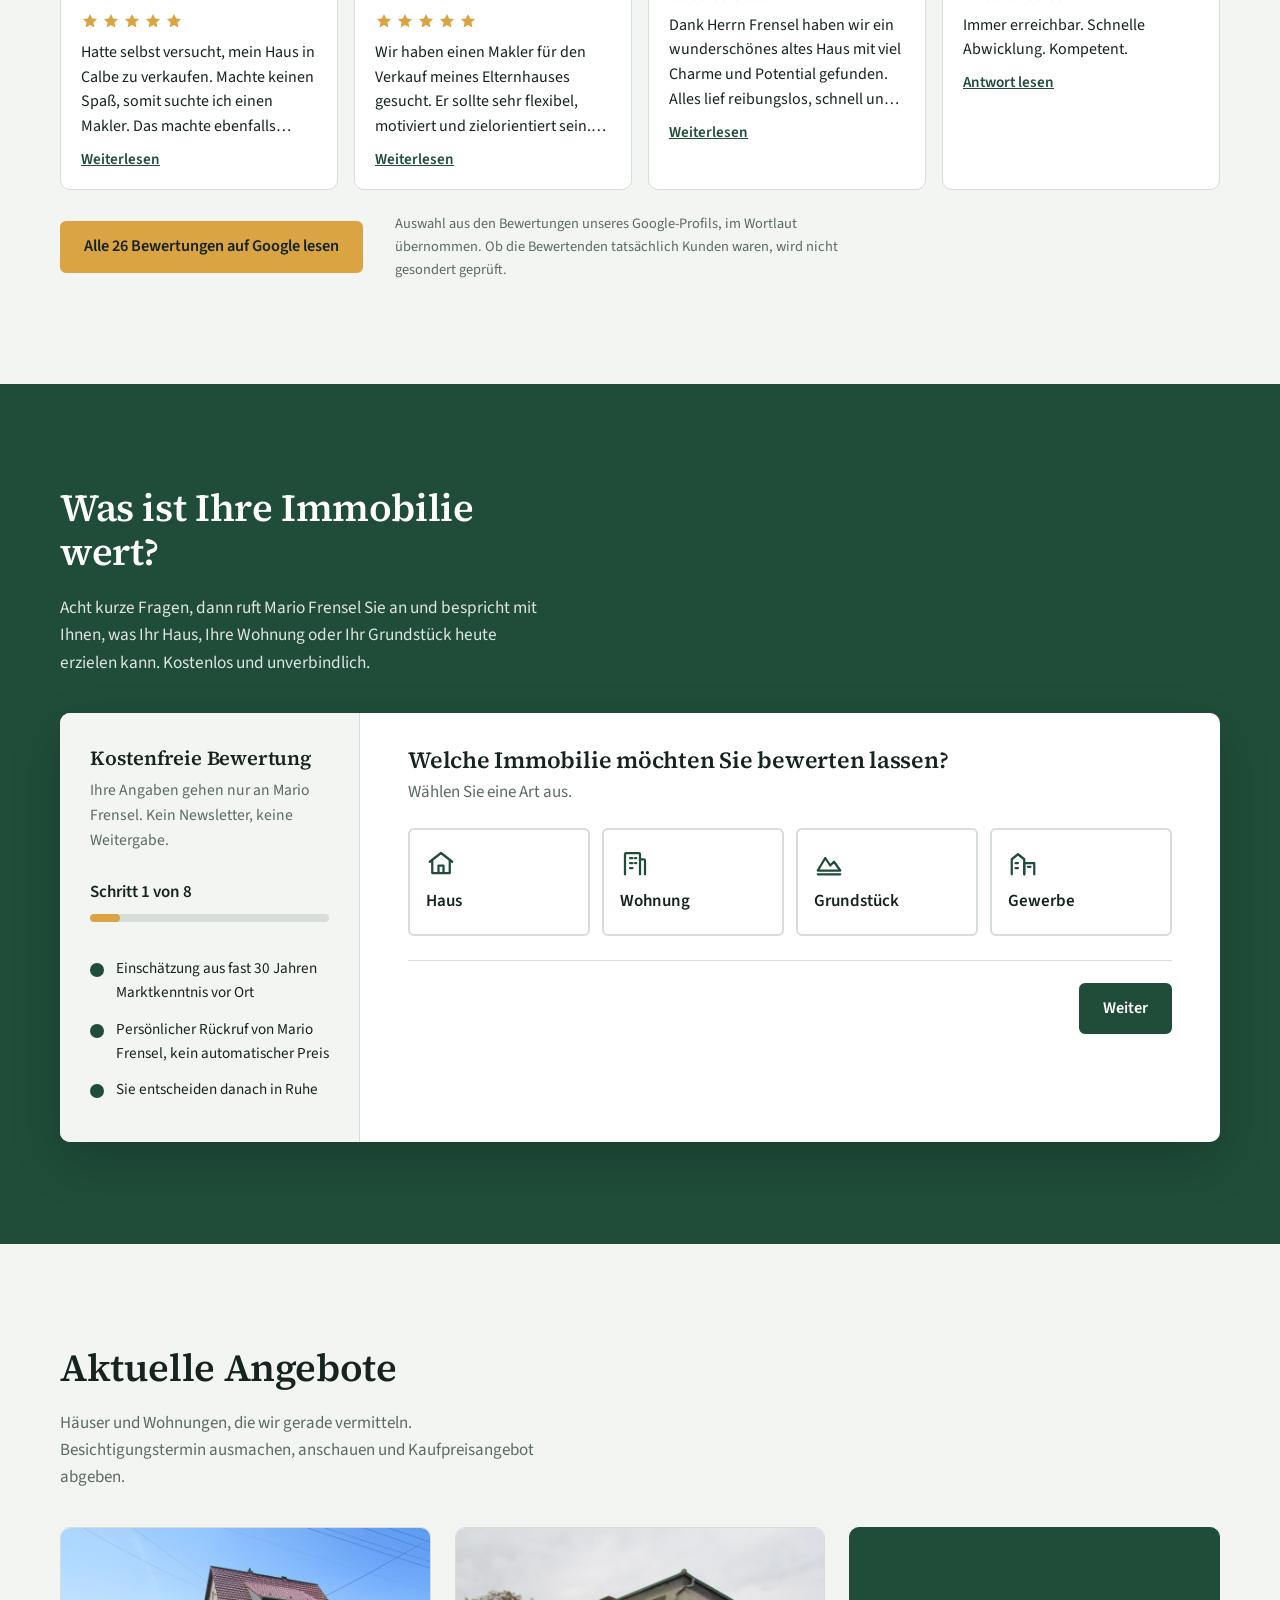
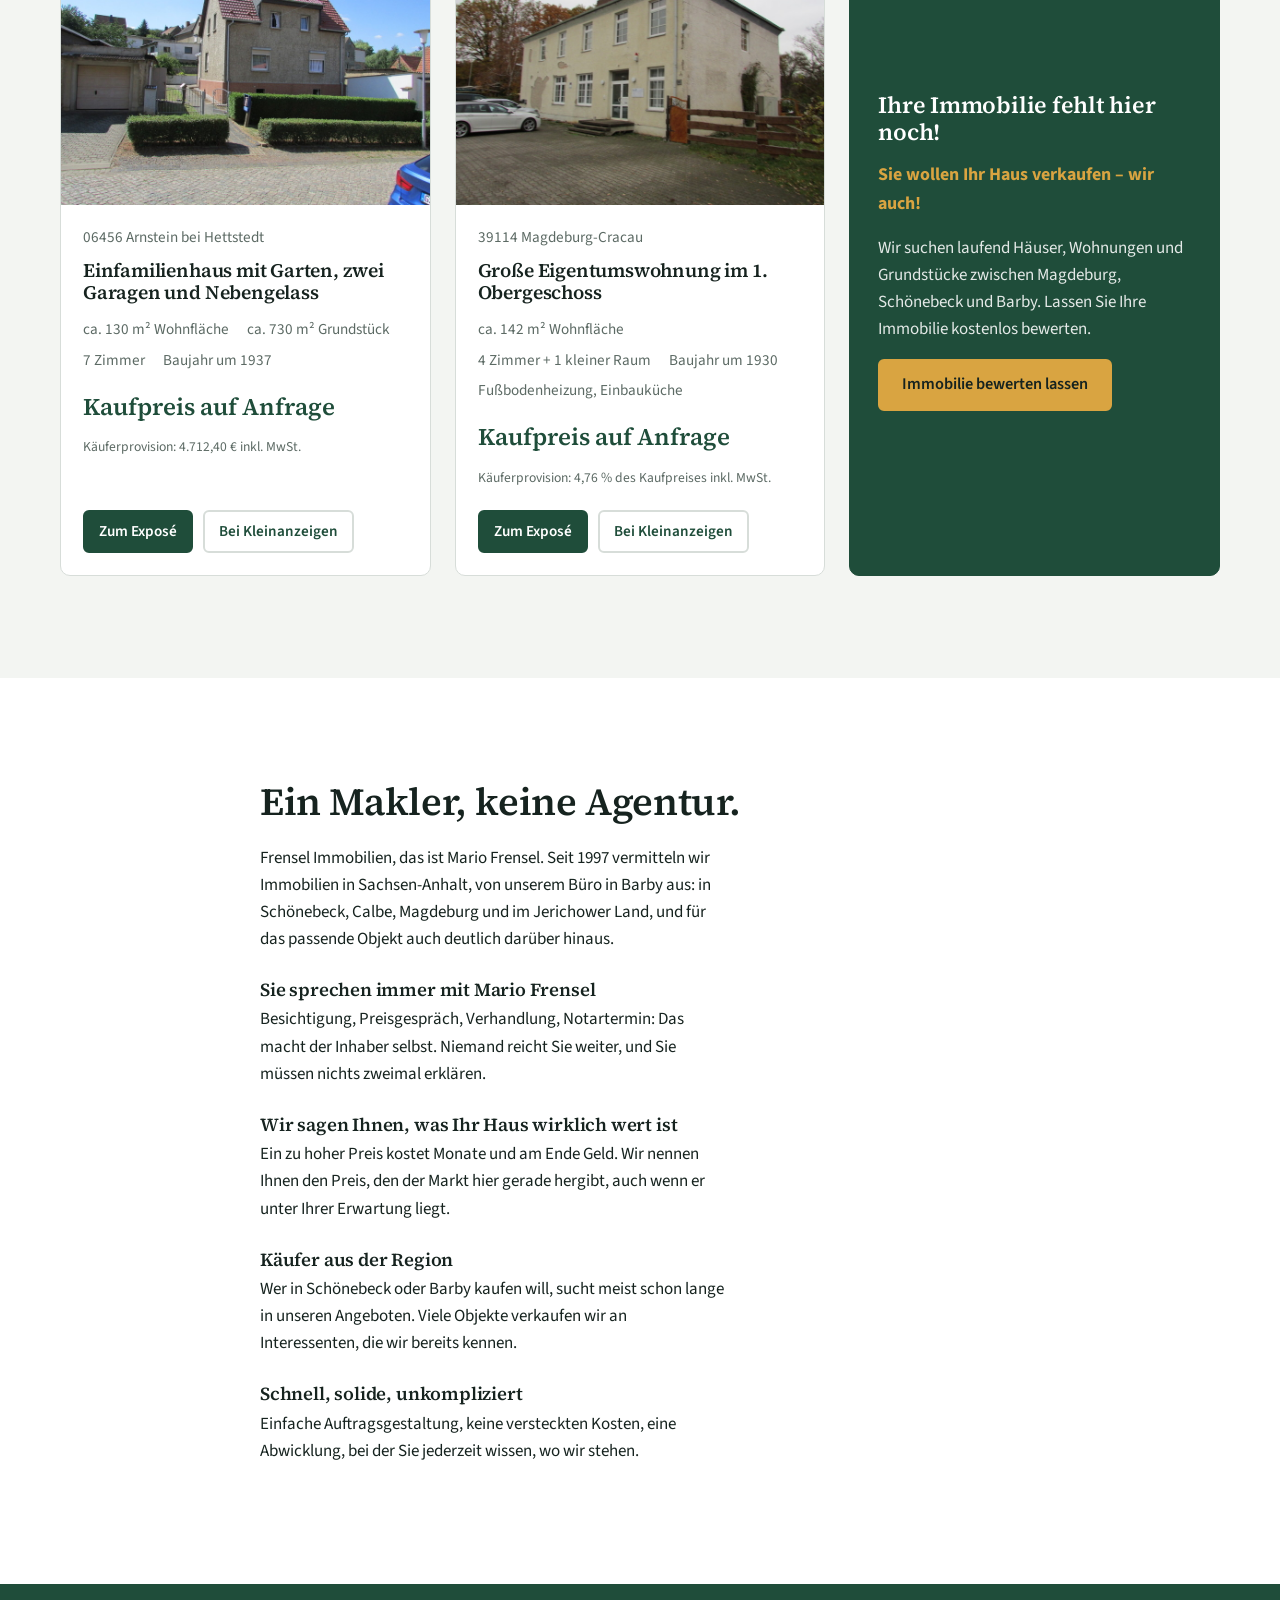
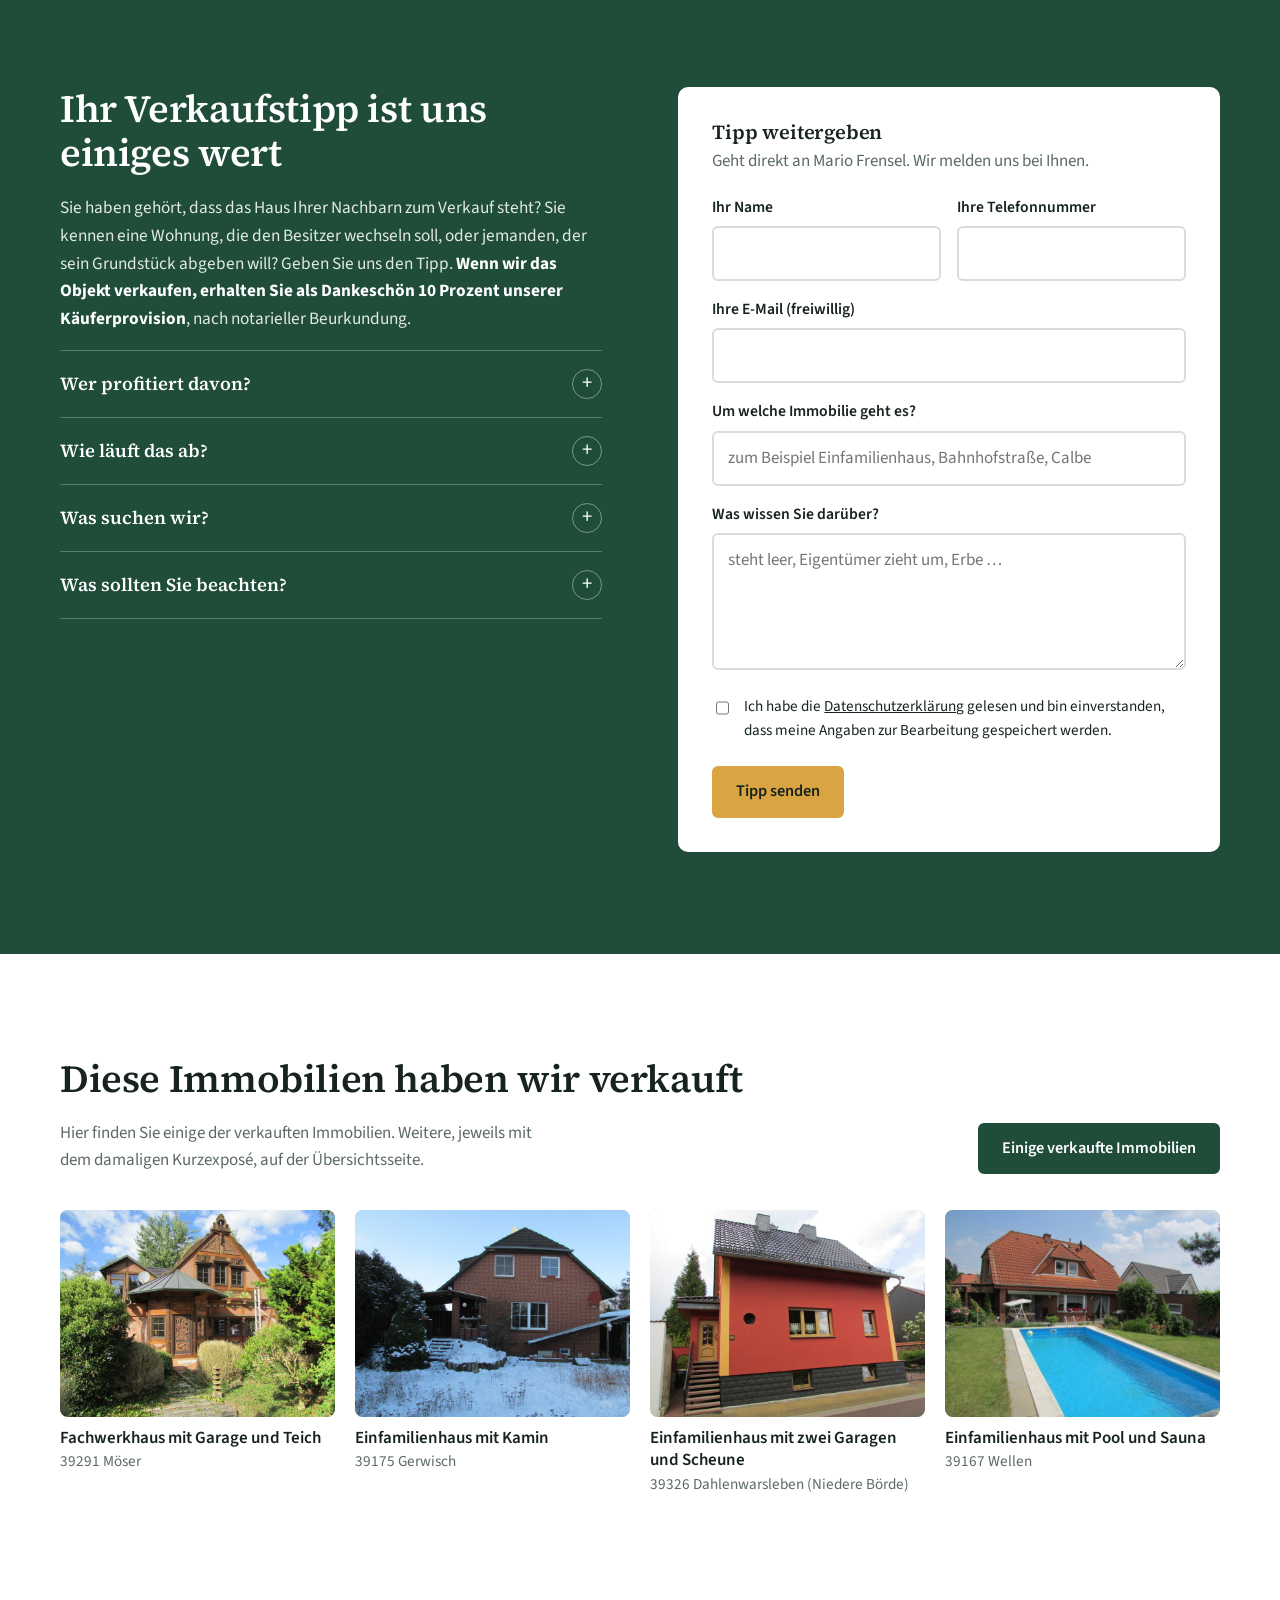
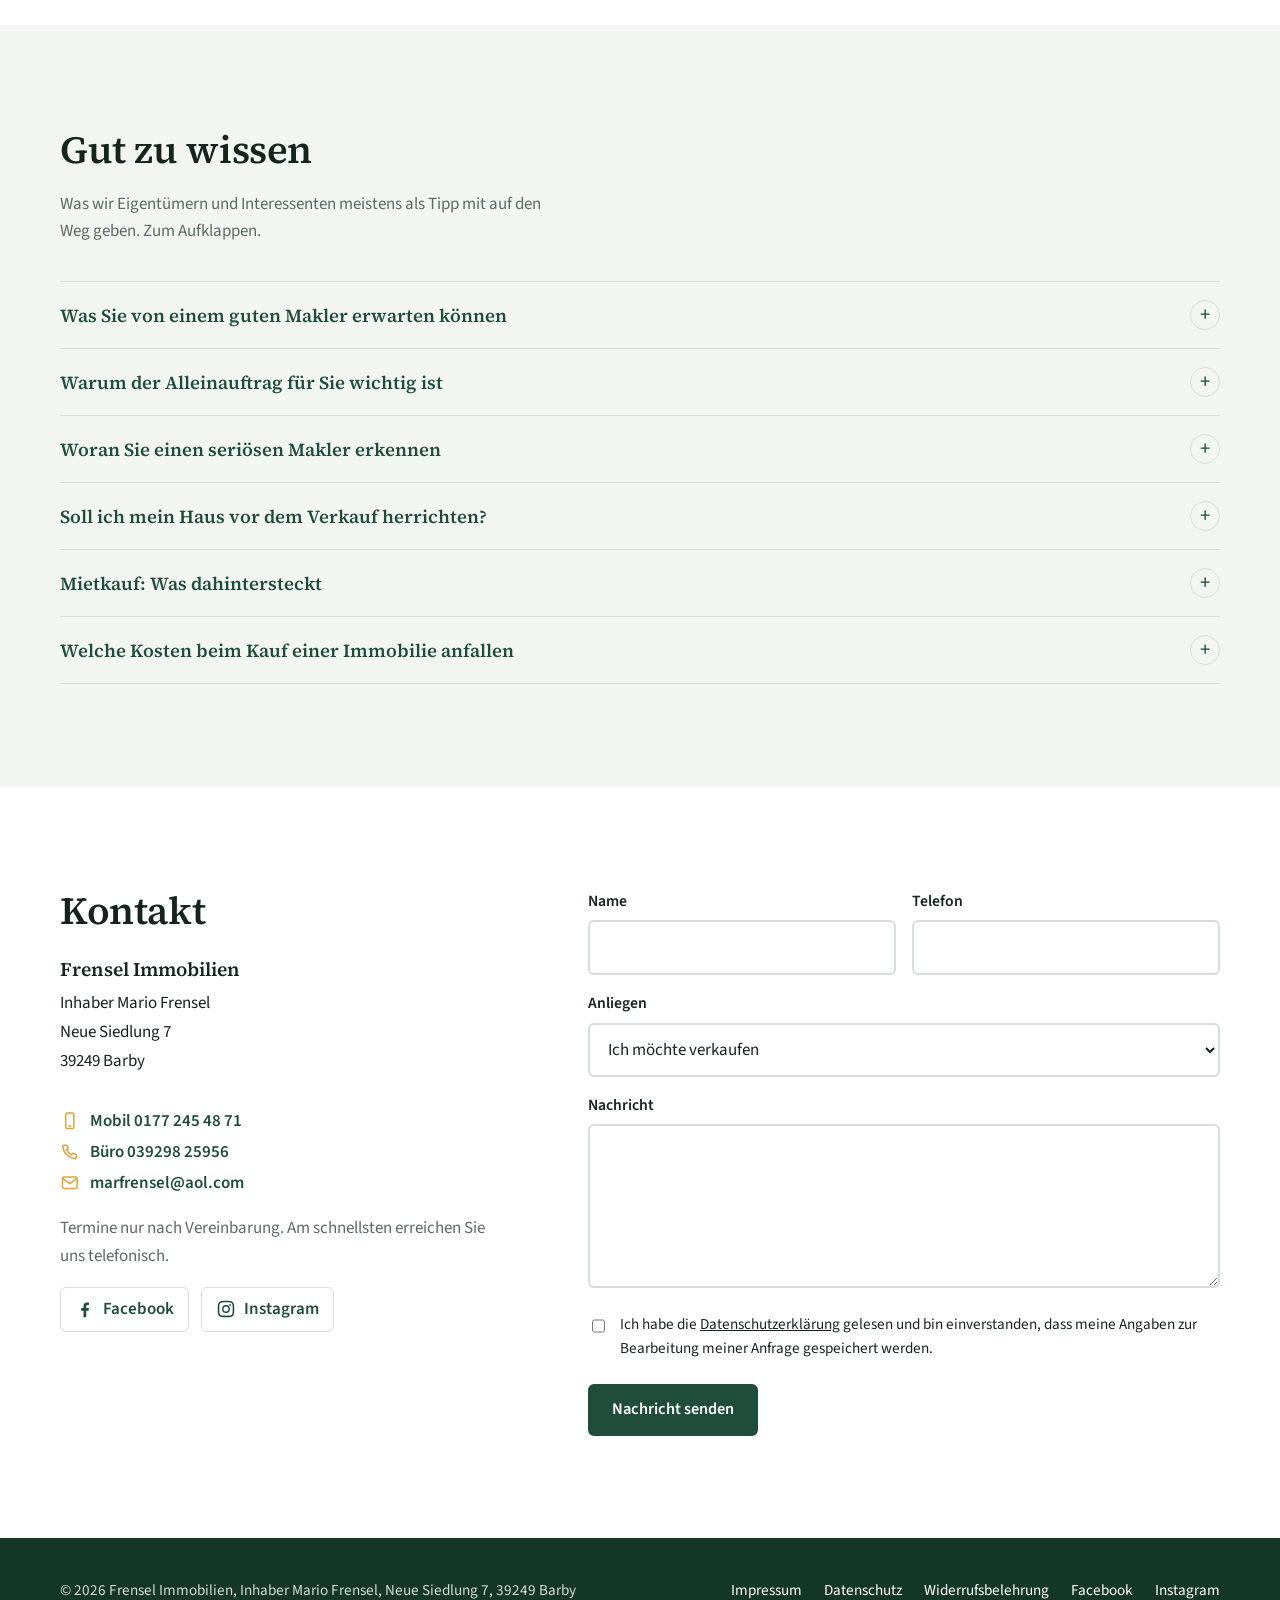
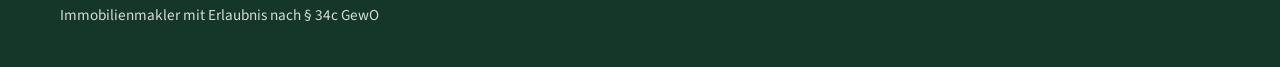
==== commit ece10760: "Add files via upload" ====
--- a/index.html
+++ b/index.html
@@ -381,7 +381,7 @@
         <h2>Diese Immobilien haben wir verkauft</h2>
         <p>Hier finden Sie einige der verkauften Immobilien. Weitere, jeweils mit dem damaligen Kurzexposé, auf der Übersichtsseite.</p>
       </div>
-      <a class="knopf dunkel" href="referenzen.html">Alle verkauften Immobilien</a>
+      <a class="knopf dunkel" href="referenzen.html">Einige verkaufte Immobilien</a>
     </div>
     <div class="refs">
       <figure class="ref"><div class="bild"><img class="foto" src="bilder/verkauft/moeser.jpg" alt="Verkauft: Fachwerkhaus mit Garage und Teich, 39291 Möser" loading="lazy"></div><figcaption>Fachwerkhaus mit Garage und Teich<span>39291 Möser</span></figcaption></figure>
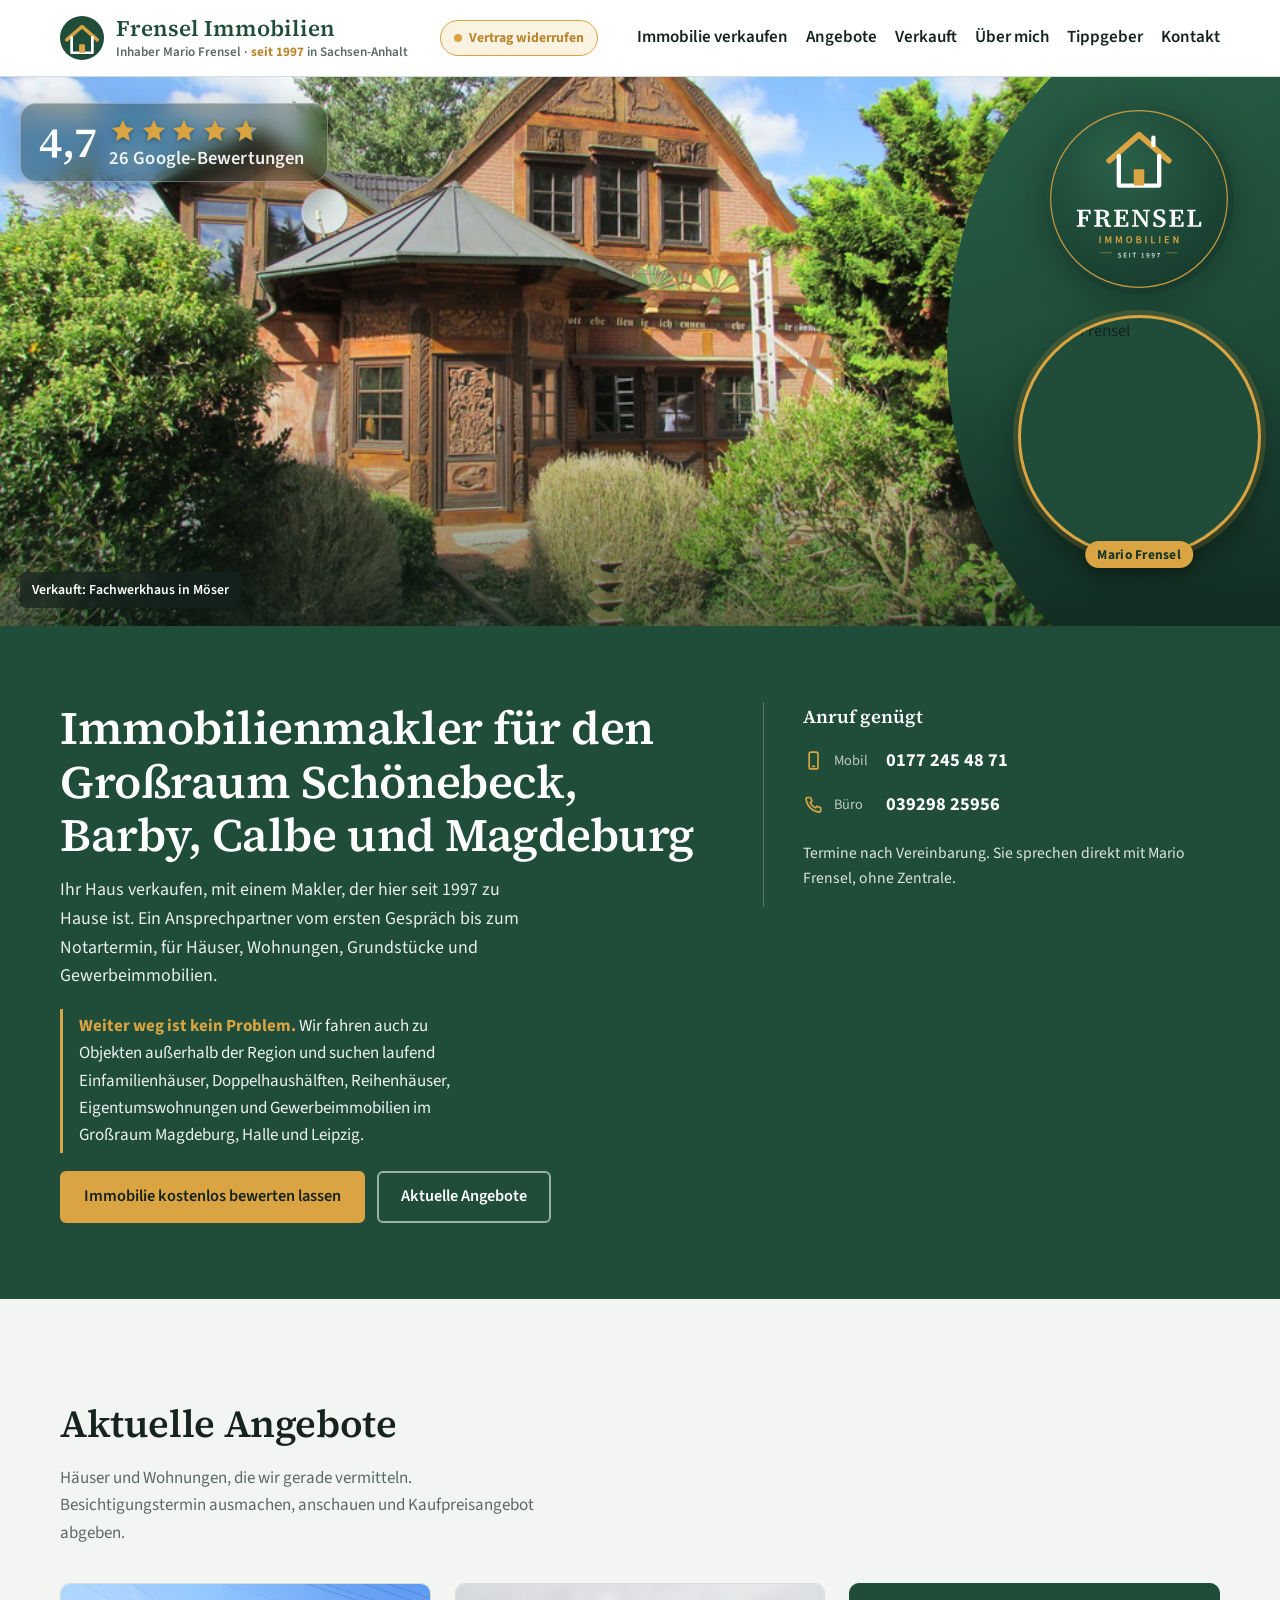
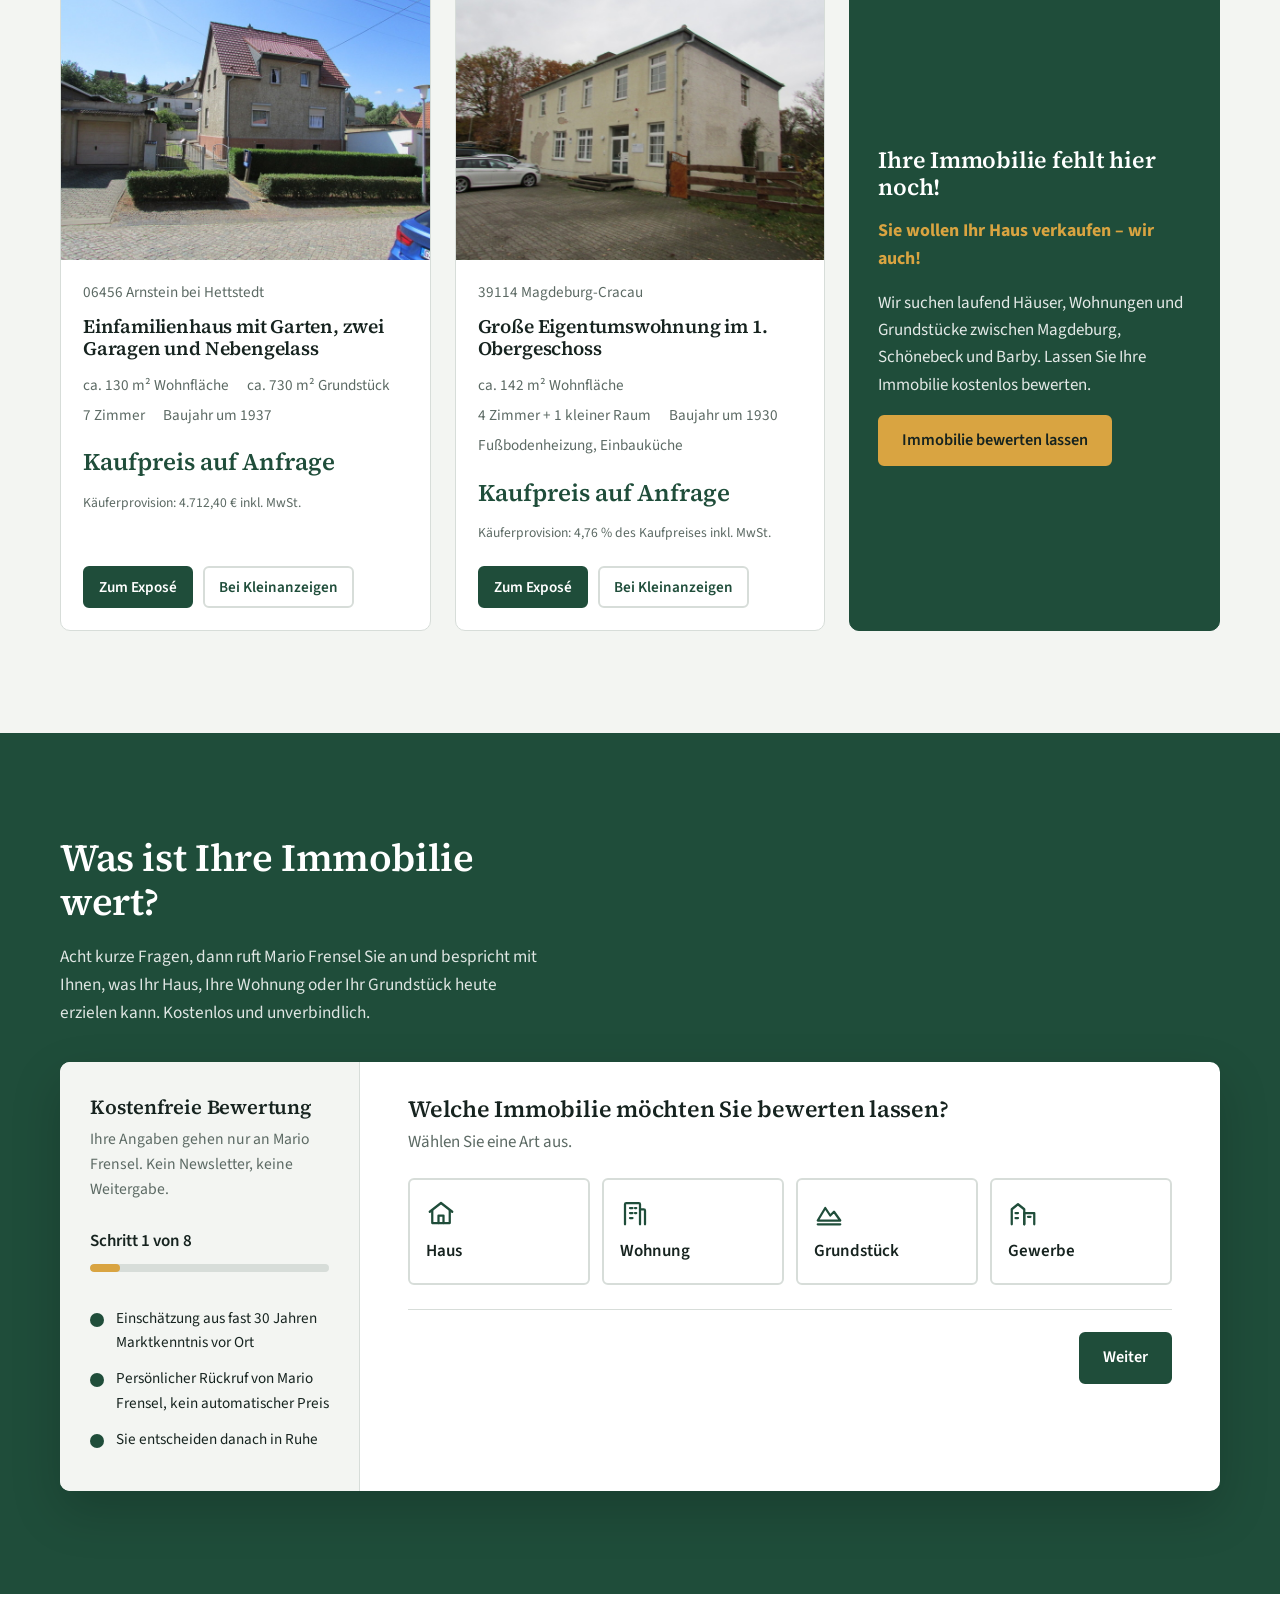
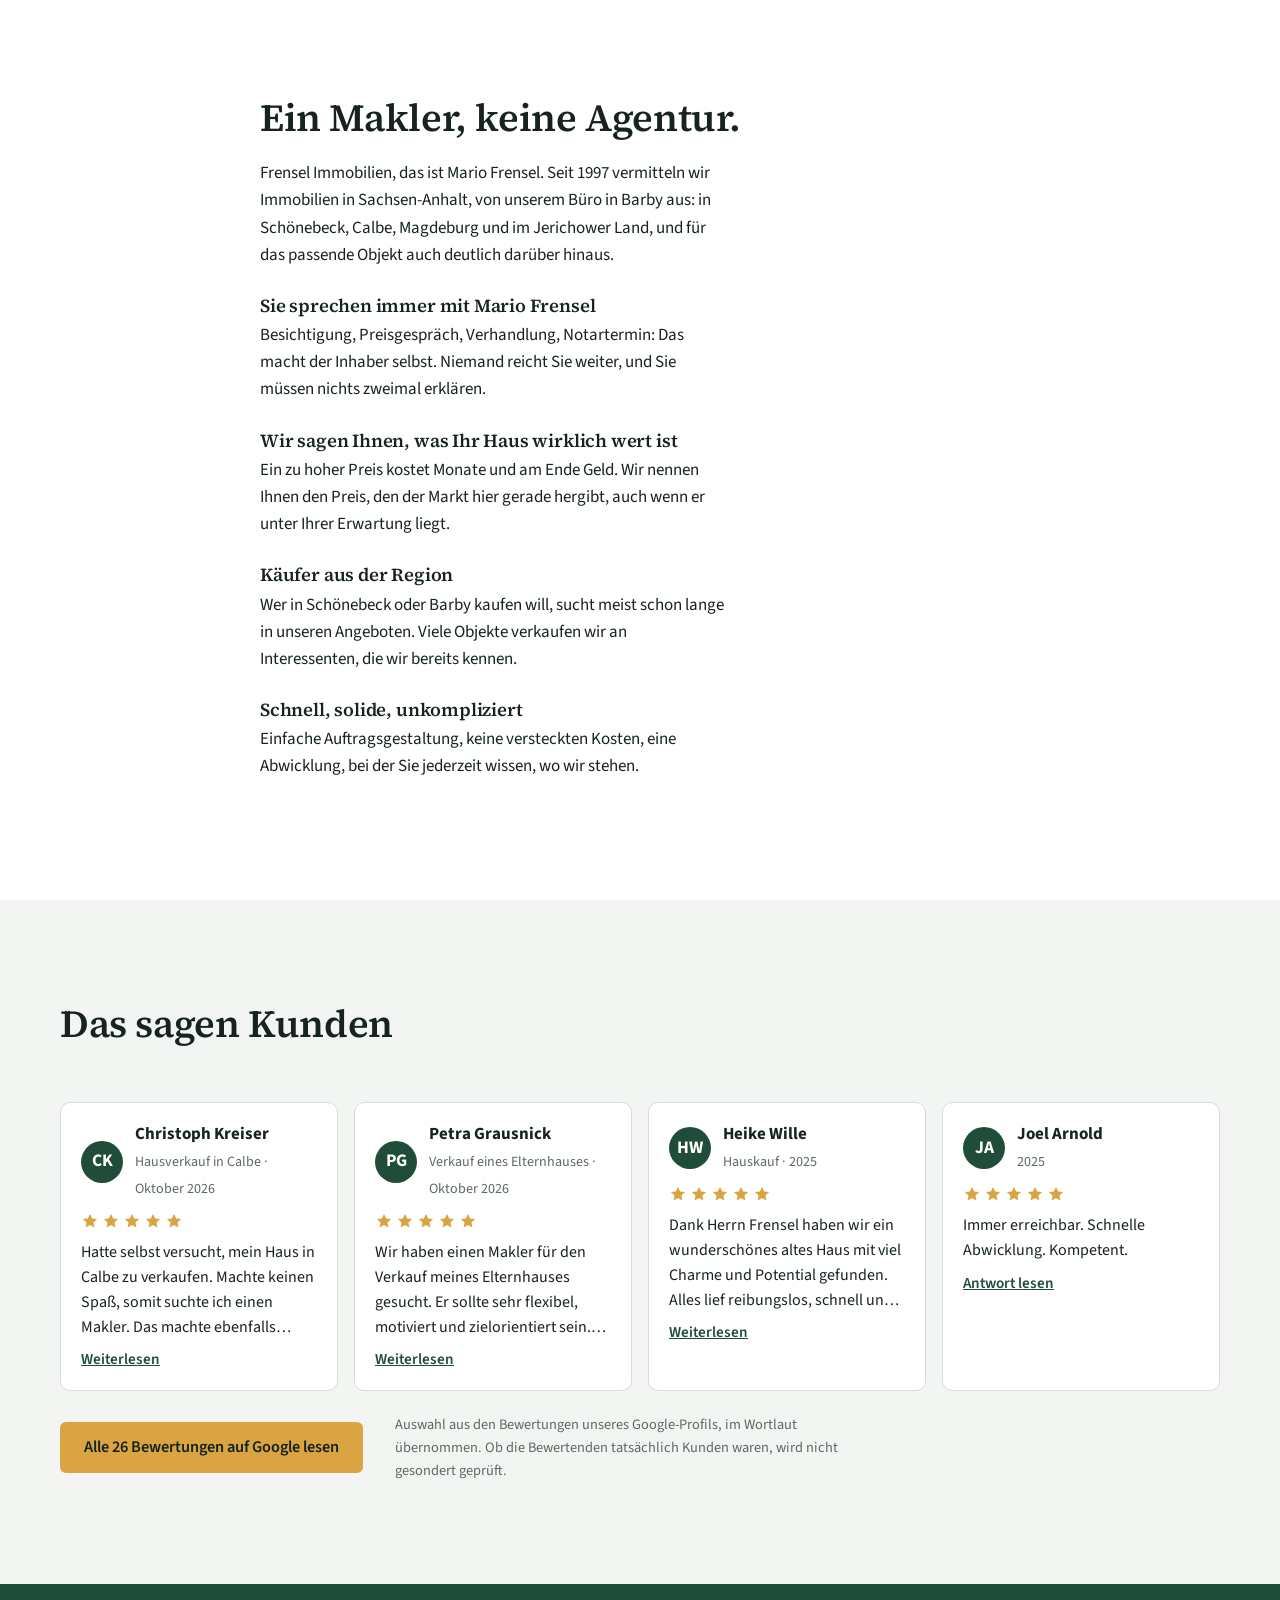
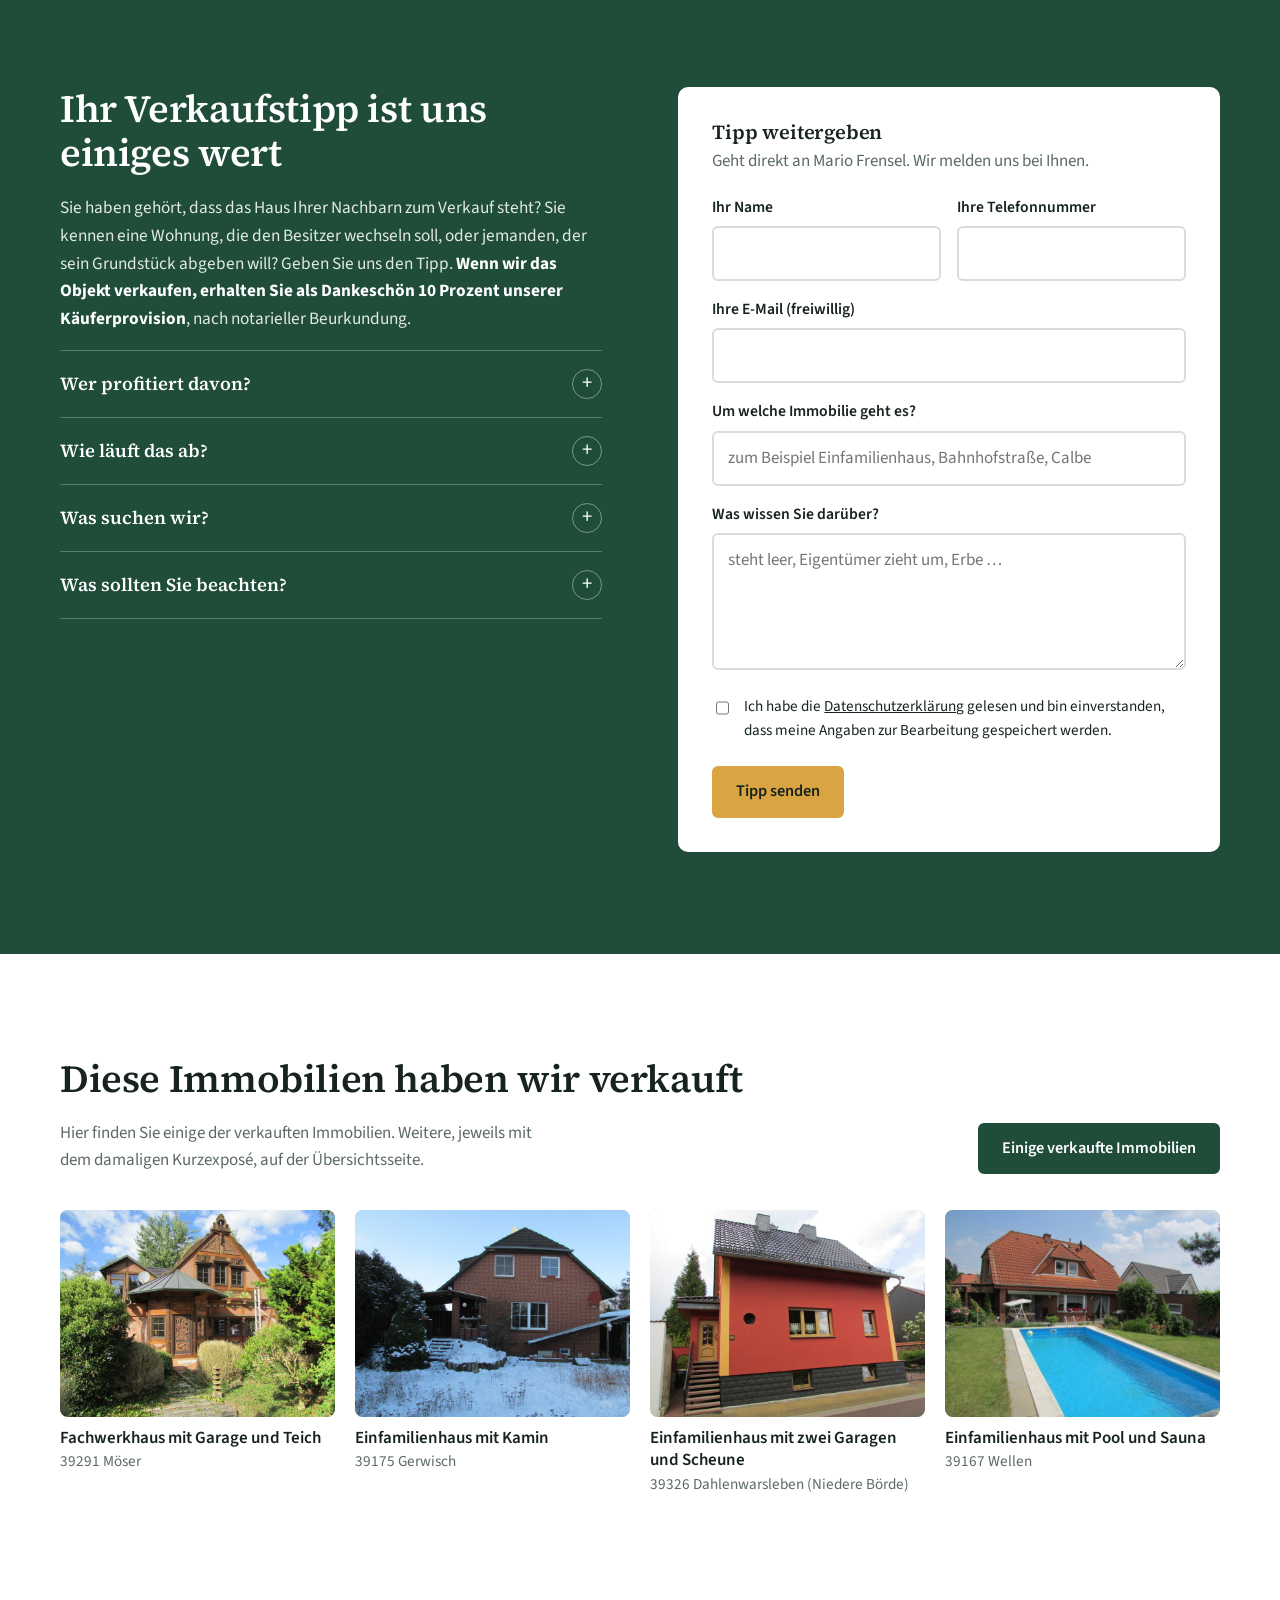
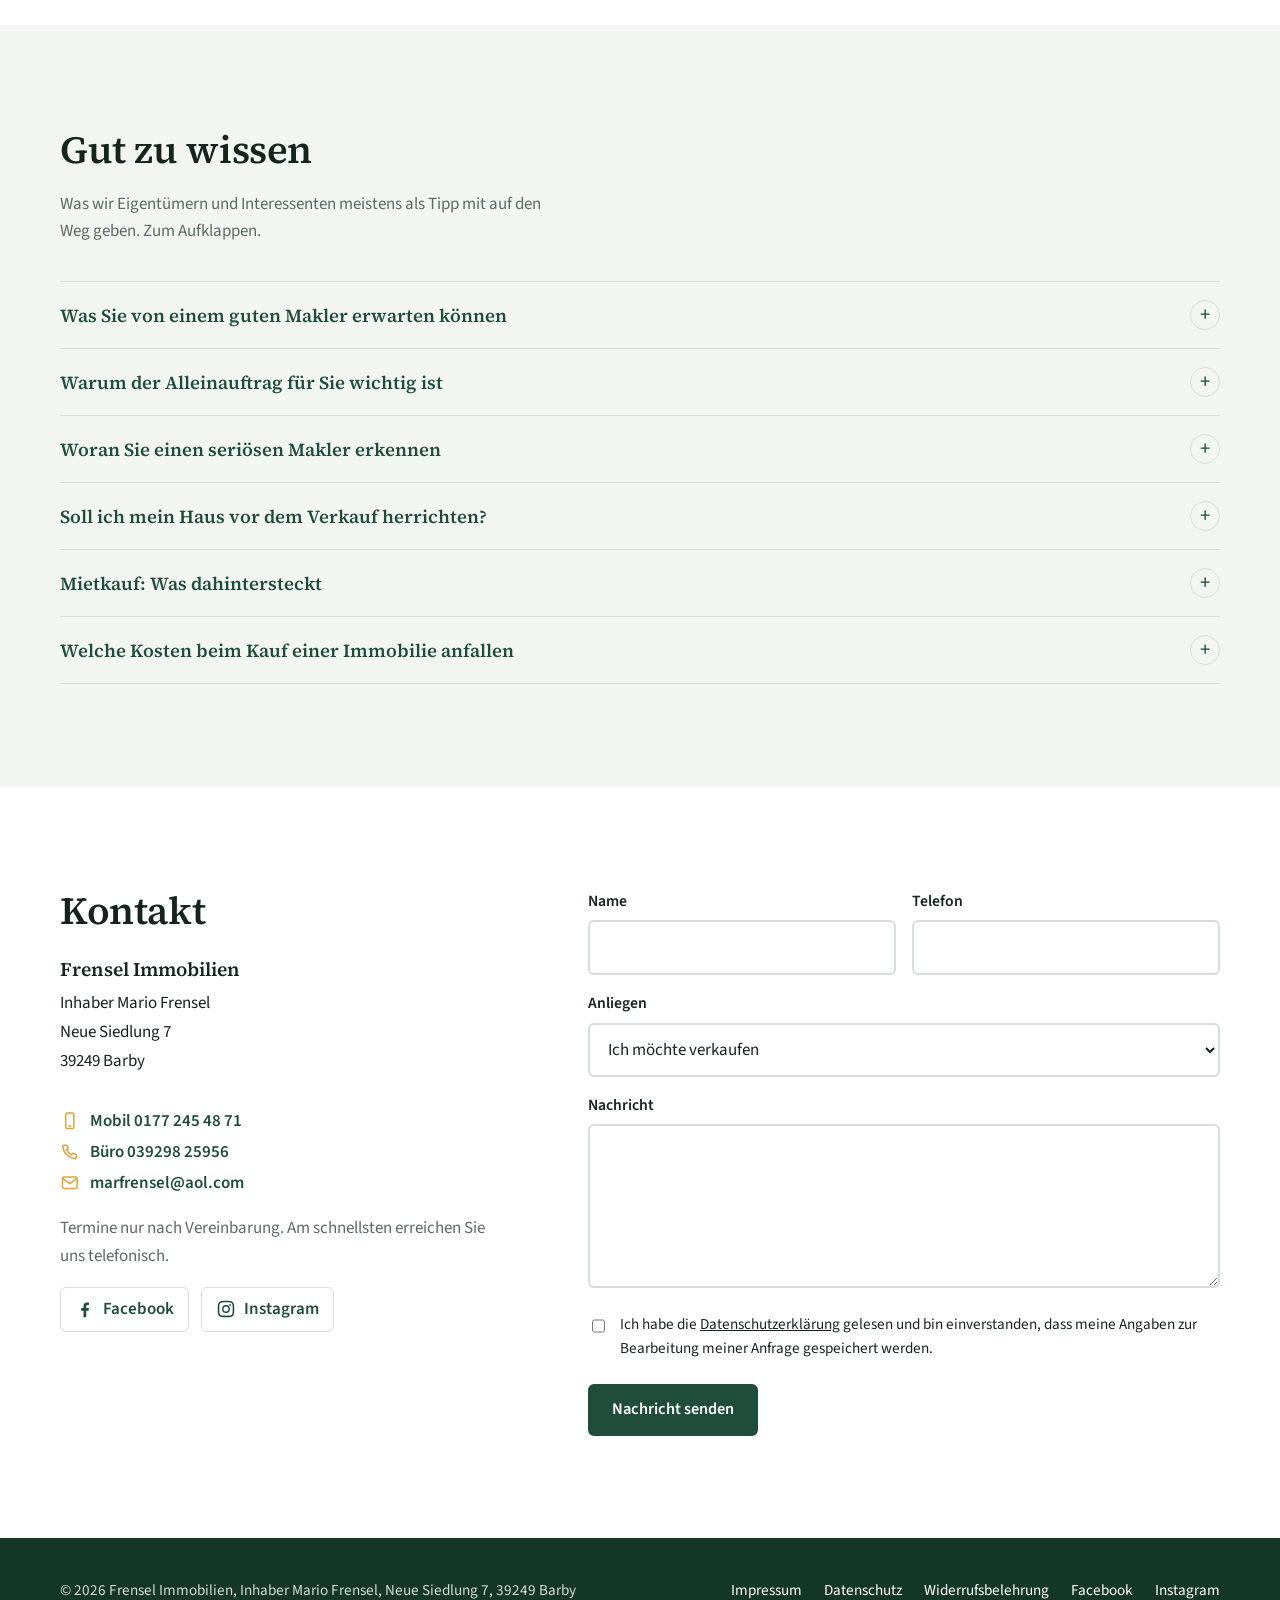
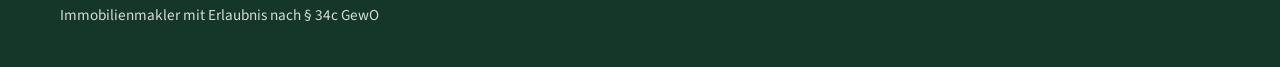
==== commit 01c74cbb: "Add files via upload" ====
--- a/index.html
+++ b/index.html
@@ -63,19 +63,23 @@
 {"@context":"https://schema.org","@type":"RealEstateAgent","name":"Frensel Immobilien","alternateName":"Frensel Immobilien, Inhaber Mario Frensel","url":"https://frensel-immobilien.de/","logo":"https://frensel-immobilien.de/bilder/logo-rund.svg","image":"https://frensel-immobilien.de/bilder/og.jpg","telephone":"+491772454871","email":"marfrensel@aol.com","foundingDate":"1997","founder":{"@type":"Person","name":"Mario Frensel"},"address":{"@type":"PostalAddress","streetAddress":"Neue Siedlung 7","postalCode":"39249","addressLocality":"Barby","addressRegion":"Sachsen-Anhalt","addressCountry":"DE"},"areaServed":["Schönebeck (Elbe)","Barby","Calbe (Saale)","Magdeburg","Jerichower Land","Salzlandkreis"],"sameAs":["https://www.facebook.com/Frensel-Immobilien-1690328964523442/","https://www.instagram.com/frenselmario"]}
 </script>
 
-<div class="kopfbild" id="kopfbild">
-  <img src="bilder/verkauft/moeser.jpg" alt="Verkauft: Fachwerkhaus in Möser" class="aktiv" fetchpriority="high">
-  <img data-src="bilder/verkauft/dahlenwarsleben.jpg" alt="Verkauft: Einfamilienhaus in Dahlenwarsleben">
-  <img data-src="bilder/verkauft/gerwisch.jpg" alt="Verkauft: Einfamilienhaus in Gerwisch">
-  <img data-src="bilder/verkauft/kleinmuehlingen.jpg" alt="Verkauft: Einfamilienhaus in Kleinmühlingen">
-  <img data-src="bilder/verkauft/moeckern.jpg" alt="Verkauft: Einfamilienhaus in Möckern">
-  <img data-src="bilder/verkauft/bungalow-gewerbe.jpg" alt="Verkauft: Bungalow in Schönebeck">
+<div class="kopfbild mit-medaillon" id="kopfbild">
+  <img class="kopf-foto aktiv" src="bilder/verkauft/moeser.jpg" alt="Verkauft: Fachwerkhaus in Möser" fetchpriority="high">
+  <img class="kopf-foto" data-src="bilder/verkauft/dahlenwarsleben.jpg" alt="Verkauft: Einfamilienhaus in Dahlenwarsleben">
+  <img class="kopf-foto" data-src="bilder/verkauft/gerwisch.jpg" alt="Verkauft: Einfamilienhaus in Gerwisch">
+  <img class="kopf-foto" data-src="bilder/verkauft/kleinmuehlingen.jpg" alt="Verkauft: Einfamilienhaus in Kleinmühlingen">
+  <img class="kopf-foto" data-src="bilder/verkauft/moeckern.jpg" alt="Verkauft: Einfamilienhaus in Möckern">
+  <img class="kopf-foto" data-src="bilder/verkauft/bungalow-gewerbe.jpg" alt="Verkauft: Bungalow in Schönebeck">
   <div class="kopf-band" aria-hidden="true"></div>
+  <a class="kopf-sterne" href="#bewertungen" aria-label="4,7 von 5 Sternen, 26 Bewertungen auf Google"><strong>4,7</strong><span class="sterne" aria-hidden="true"><svg><use href="#stern"/></svg><svg><use href="#stern"/></svg><svg><use href="#stern"/></svg><svg><use href="#stern"/></svg><span class="teil"><svg><use href="#stern"/></svg><svg style="clip-path: inset(0 30% 0 0)"><use href="#stern"/></svg></span></span><span class="kopf-sterne-text">26 <span class="kopf-sterne-lang">Google-</span>Bewertungen</span></a>
   <img class="kopf-logo" src="bilder/logo-rund.svg" alt="Frensel Immobilien, seit 1997" width="400" height="400">
-  <picture class="kopf-mario">
-    <source srcset="bilder/mario-frei.webp" type="image/webp">
-    <img src="bilder/mario-frei.png" alt="Mario Frensel" width="805" height="900">
-  </picture>
+  <figure class="kopf-medaillon">
+    <picture>
+      <source srcset="bilder/mario-rund.webp" type="image/webp">
+      <img src="bilder/mario-rund.jpg" alt="Mario Frensel" width="520" height="520">
+    </picture>
+    <figcaption>Mario Frensel</figcaption>
+  </figure>
   <a class="kopf-bu" id="kopf-bu" href="referenzen.html">Verkauft: Fachwerkhaus in Möser</a>
 </div>
 
@@ -97,7 +101,201 @@
         <li><a href="tel:+493929825956"><svg class="tel-symbol"><use href="#hoerer"/></svg><span>Büro</span>039298 25956</a></li>
       </ul>
       <p>Termine nach Vereinbarung. Sie sprechen direkt mit Mario Frensel, ohne Zentrale.</p>
-      <a class="hero-google" href="#bewertungen"><strong>4,7</strong><span class="sterne" aria-label="4,7 von 5 Sternen"><svg><use href="#stern"/></svg><svg><use href="#stern"/></svg><svg><use href="#stern"/></svg><svg><use href="#stern"/></svg><span class="teil"><svg><use href="#stern"/></svg><svg style="clip-path: inset(0 30% 0 0)"><use href="#stern"/></svg></span></span><span>26 Bewertungen auf Google</span></a>
+    </div>
+  </div>
+</section>
+
+<section id="angebote" class="abschnitt nebel">
+  <div class="innen">
+    <div class="abschnitt-kopf">
+      <div>
+        <h2>Aktuelle Angebote</h2>
+        <p>Häuser und Wohnungen, die wir gerade vermitteln. Besichtigungstermin ausmachen, anschauen und Kaufpreisangebot abgeben.</p>
+      </div>
+    </div>
+
+    <div class="angebote">
+      <article class="angebot">
+        <div class="bild"><img class="foto" src="bilder/arnstein/01.jpg" alt="Einfamilienhaus in Arnstein" loading="lazy"><a href="arnstein.html" aria-label="Zum Exposé Arnstein"></a></div>
+        <div class="text">
+          <p class="ort">06456 Arnstein bei Hettstedt</p>
+          <h3><a href="arnstein.html">Einfamilienhaus mit Garten, zwei Garagen und Nebengelass</a></h3>
+          <ul class="daten"><li>ca. 130 m² Wohnfläche</li><li>ca. 730 m² Grundstück</li><li>7 Zimmer</li><li>Baujahr um 1937</li></ul>
+          <p class="preis">Kaufpreis auf Anfrage</p>
+          <p class="provision">Käuferprovision: 4.712,40 € inkl. MwSt.</p>
+          <div class="links"><a class="knopf dunkel" href="arnstein.html">Zum Exposé</a><a class="knopf leise" href="https://www.kleinanzeigen.de/s-anzeige/grosses-einfamilienhaus-in-06456-arnstein-braeunrode-/3487766628-208-25801" target="_blank" rel="noopener">Bei Kleinanzeigen</a></div>
+        </div>
+      </article>
+      <article class="angebot">
+        <div class="bild"><img class="foto" src="bilder/cracau/01.jpg" alt="Eigentumswohnung in Magdeburg-Cracau" loading="lazy"><a href="cracau.html" aria-label="Zum Exposé Cracau"></a></div>
+        <div class="text">
+          <p class="ort">39114 Magdeburg-Cracau</p>
+          <h3><a href="cracau.html">Große Eigentumswohnung im 1. Obergeschoss</a></h3>
+          <ul class="daten"><li>ca. 142 m² Wohnfläche</li><li>4 Zimmer + 1 kleiner Raum</li><li>Baujahr um 1930</li><li>Fußbodenheizung, Einbauküche</li></ul>
+          <p class="preis">Kaufpreis auf Anfrage</p>
+          <p class="provision">Käuferprovision: 4,76 % des Kaufpreises inkl. MwSt.</p>
+          <div class="links"><a class="knopf dunkel" href="cracau.html">Zum Exposé</a><a class="knopf leise" href="https://www.kleinanzeigen.de/s-anzeige/grosse-eigentumswohnung-39114-magdeburg-cracau-/3484253680-196-2233" target="_blank" rel="noopener">Bei Kleinanzeigen</a></div>
+        </div>
+      </article>
+      <article class="angebot aufruf">
+        <h3>Ihre Immobilie fehlt hier noch!</h3>
+        <p class="motto">Sie wollen Ihr Haus verkaufen – wir auch!</p>
+        <p>Wir suchen laufend Häuser, Wohnungen und Grundstücke zwischen Magdeburg, Schönebeck und Barby. Lassen Sie Ihre Immobilie kostenlos bewerten.</p>
+        <a class="knopf primaer" href="#bewertung">Immobilie bewerten lassen</a>
+      </article>
+    </div>
+  </div>
+</section>
+
+<section id="bewertung" class="abschnitt gruen">
+  <div class="innen">
+    <div class="bewertung-kopf">
+      <h2>Was ist Ihre Immobilie wert?</h2>
+      <p>Acht kurze Fragen, dann ruft Mario Frensel Sie an und bespricht mit Ihnen, was Ihr Haus, Ihre Wohnung oder Ihr Grundstück heute erzielen kann. Kostenlos und unverbindlich.</p>
+    </div>
+
+    <div class="karte">
+      <aside class="karte-seite">
+        <h3>Kostenfreie Bewertung</h3>
+        <p>Ihre Angaben gehen nur an Mario Frensel. Kein Newsletter, keine Weitergabe.</p>
+        <div class="fortschritt">
+          <span class="schritt" id="schritt-anzeige">Schritt 1 von 8</span>
+          <div class="balken" role="progressbar" aria-valuemin="1" aria-valuemax="8" aria-valuenow="1" aria-labelledby="schritt-anzeige"><i id="balken"></i></div>
+        </div>
+        <ul class="zusagen">
+          <li>Einschätzung aus fast 30 Jahren Marktkenntnis vor Ort</li>
+          <li>Persönlicher Rückruf von Mario Frensel, kein automatischer Preis</li>
+          <li>Sie entscheiden danach in Ruhe</li>
+        </ul>
+      </aside>
+
+      <div class="karte-haupt">
+        <form id="bewertungsformular" name="bewertung" method="POST" action="/" data-netlify="true" netlify-honeypot="bot-field" novalidate>
+          <input type="hidden" name="form-name" value="bewertung">
+          <p class="falle"><label>Bitte dieses Feld leer lassen: <input name="bot-field" tabindex="-1" autocomplete="off"></label></p>
+
+          <fieldset class="frage aktiv" data-schritt="1">
+            <h3>Welche Immobilie möchten Sie bewerten lassen?</h3>
+            <p class="hinweis">Wählen Sie eine Art aus.</p>
+            <div class="kacheln">
+              <label class="kachel"><input type="radio" name="objektart" value="Haus" required><span><svg viewBox="0 0 24 24"><path d="M3 11 12 4l9 7"/><path d="M5 10v10h14V10"/><path d="M10 20v-6h4v6"/></svg>Haus</span></label>
+              <label class="kachel"><input type="radio" name="objektart" value="Wohnung"><span><svg viewBox="0 0 24 24"><path d="M4 21V5a1 1 0 0 1 1-1h10a1 1 0 0 1 1 1v16"/><path d="M16 9h3a1 1 0 0 1 1 1v11"/><path d="M8 8h2M8 12h2M8 16h2M12 8h1M12 12h1"/></svg>Wohnung</span></label>
+              <label class="kachel"><input type="radio" name="objektart" value="Grundstück"><span><svg viewBox="0 0 24 24"><path d="M3 18 9 8l4 6 3-3 5 7Z"/><path d="M3 21h18"/></svg>Grundstück</span></label>
+              <label class="kachel"><input type="radio" name="objektart" value="Gewerbe"><span><svg viewBox="0 0 24 24"><path d="M3 21V9l5-4 5 4v12"/><path d="M13 21V12h8v9"/><path d="M6 12h2M6 16h2M16 15h2"/></svg>Gewerbe</span></label>
+            </div>
+          </fieldset>
+
+          <fieldset class="frage" data-schritt="2">
+            <h3>Wofür brauchen Sie die Bewertung?</h3>
+            <p class="hinweis">Das hilft, das Gespräch vorzubereiten.</p>
+            <div class="kacheln">
+              <label class="kachel"><input type="radio" name="zweck" value="Verkauf geplant" required><span>Ich möchte verkaufen</span></label>
+              <label class="kachel"><input type="radio" name="zweck" value="Orientierung"><span>Ich will erst einmal wissen, wo ich stehe</span></label>
+              <label class="kachel"><input type="radio" name="zweck" value="Erbschaft oder Trennung"><span>Erbschaft oder Trennung</span></label>
+              <label class="kachel"><input type="radio" name="zweck" value="Vermieten oder verkaufen"><span>Vermieten oder verkaufen, ich bin unsicher</span></label>
+            </div>
+          </fieldset>
+
+          <fieldset class="frage" data-schritt="3">
+            <h3>Wo liegt die Immobilie?</h3>
+            <p class="hinweis">Ort und Postleitzahl reichen. Die genaue Adresse besprechen wir am Telefon.</p>
+            <div class="felder">
+              <div class="feld"><label for="plz">Postleitzahl</label><input id="plz" name="plz" type="text" inputmode="numeric" pattern="[0-9]{5}" required></div>
+              <div class="feld"><label for="ort">Ort</label><input id="ort" name="ort" type="text" required></div>
+            </div>
+          </fieldset>
+
+          <fieldset class="frage" data-schritt="4">
+            <h3>Wie groß ist die Immobilie?</h3>
+            <p class="hinweis">Ungefähre Angaben genügen.</p>
+            <div class="felder">
+              <div class="feld"><label for="wohnflaeche">Wohn- oder Nutzfläche in m²</label><input id="wohnflaeche" name="wohnflaeche" type="number" min="0" inputmode="numeric"><small>Bei Grundstücken leer lassen</small></div>
+              <div class="feld"><label for="grundstueck">Grundstück in m²</label><input id="grundstueck" name="grundstueck" type="number" min="0" inputmode="numeric"><small>Bei Wohnungen leer lassen</small></div>
+            </div>
+          </fieldset>
+
+          <fieldset class="frage" data-schritt="5">
+            <h3>Wann wurde das Gebäude gebaut?</h3>
+            <p class="hinweis">Bei Grundstücken ohne Gebäude können Sie diesen Schritt überspringen.</p>
+            <div class="kacheln">
+              <label class="kachel"><input type="radio" name="baujahr" value="vor 1950"><span>Vor 1950</span></label>
+              <label class="kachel"><input type="radio" name="baujahr" value="1950 bis 1989"><span>1950 bis 1989</span></label>
+              <label class="kachel"><input type="radio" name="baujahr" value="1990 bis 2009"><span>1990 bis 2009</span></label>
+              <label class="kachel"><input type="radio" name="baujahr" value="ab 2010"><span>Ab 2010</span></label>
+            </div>
+          </fieldset>
+
+          <fieldset class="frage" data-schritt="6">
+            <h3>In welchem Zustand ist die Immobilie?</h3>
+            <p class="hinweis">Schätzen Sie ehrlich, das macht die Einschätzung genauer.</p>
+            <div class="kacheln">
+              <label class="kachel"><input type="radio" name="zustand" value="Neuwertig" required><span>Neuwertig oder frisch saniert</span></label>
+              <label class="kachel"><input type="radio" name="zustand" value="Gepflegt"><span>Gepflegt, bewohnbar</span></label>
+              <label class="kachel"><input type="radio" name="zustand" value="Renovierungsbedarf"><span>Renovierung nötig</span></label>
+              <label class="kachel"><input type="radio" name="zustand" value="Sanierungsbedarf"><span>Umfassende Sanierung nötig</span></label>
+            </div>
+          </fieldset>
+
+          <fieldset class="frage" data-schritt="7">
+            <h3>Wann möchten Sie verkaufen?</h3>
+            <p class="hinweis">Auch „noch offen“ ist eine gute Antwort.</p>
+            <div class="kacheln">
+              <label class="kachel"><input type="radio" name="zeitpunkt" value="So bald wie möglich" required><span>So bald wie möglich</span></label>
+              <label class="kachel"><input type="radio" name="zeitpunkt" value="In 3 bis 6 Monaten"><span>In drei bis sechs Monaten</span></label>
+              <label class="kachel"><input type="radio" name="zeitpunkt" value="Später"><span>Später als in sechs Monaten</span></label>
+              <label class="kachel"><input type="radio" name="zeitpunkt" value="Noch offen"><span>Noch offen</span></label>
+            </div>
+          </fieldset>
+
+          <fieldset class="frage" data-schritt="8">
+            <h3>Wie erreicht Mario Frensel Sie?</h3>
+            <p class="hinweis">Er ruft Sie an und bespricht die Bewertung mit Ihnen.</p>
+            <div class="felder">
+              <div class="feld"><label for="vorname">Vorname</label><input id="vorname" name="vorname" type="text" autocomplete="given-name" required></div>
+              <div class="feld"><label for="nachname">Nachname</label><input id="nachname" name="nachname" type="text" autocomplete="family-name" required></div>
+              <div class="feld"><label for="telefonnr">Telefon</label><input id="telefonnr" name="telefon" type="tel" autocomplete="tel" required></div>
+              <div class="feld"><label for="email">E-Mail (freiwillig)</label><input id="email" name="email" type="email" autocomplete="email"></div>
+              <div class="feld breit"><label for="erreichbar">Wann passt ein Anruf am besten?</label><input id="erreichbar" name="erreichbar" type="text" placeholder="zum Beispiel werktags ab 17 Uhr"></div>
+            </div>
+            <label class="haken"><input type="checkbox" name="datenschutz" value="ja" required><span>Ich habe die <a href="rechtliches.html#datenschutz" target="_blank" rel="noopener">Datenschutzerklärung</a> gelesen und bin einverstanden, dass meine Angaben zur Bearbeitung meiner Anfrage gespeichert werden.</span></label>
+          </fieldset>
+
+          <p class="fehler" id="fehler">Bitte füllen Sie die markierten Felder aus.</p>
+
+          <div class="steuerung">
+            <button class="knopf leise" type="button" id="zurueck" hidden>Zurück</button>
+            <button class="knopf dunkel" type="button" id="weiter" style="margin-left:auto">Weiter</button>
+            <button class="knopf primaer" type="submit" id="senden" hidden style="margin-left:auto">Anfrage senden</button>
+          </div>
+        </form>
+
+        <div class="danke" id="danke">
+          <h3>Vielen Dank. Ihre Anfrage ist angekommen.</h3>
+          <p>Mario Frensel ruft Sie an. Wenn es eilt, erreichen Sie ihn direkt unter <a href="tel:+491772454871"><strong>0177 245 48 71</strong></a> oder <a href="tel:+493929825956"><strong>039298 25956</strong></a>.</p>
+        </div>
+      </div>
+    </div>
+  </div>
+</section>
+
+<section id="ueber-mich" class="abschnitt">
+  <div class="innen ueber ohne-bild">
+    <!-- PORTRÄT: sobald ein gutes Foto da ist, hier <div class="portraet"><img class="foto" src="bilder/portrait.jpg" alt="Mario Frensel"></div> einfügen und oben "ohne-bild" entfernen -->
+    <div>
+      <h2>Ein Makler, keine Agentur.</h2>
+      <p>Frensel Immobilien, das ist Mario Frensel. Seit 1997 vermitteln wir Immobilien in Sachsen-Anhalt, von unserem Büro in Barby aus: in Schönebeck, Calbe, Magdeburg und im Jerichower Land, und für das passende Objekt auch deutlich darüber hinaus.</p>
+
+      <h3>Sie sprechen immer mit Mario Frensel</h3>
+      <p>Besichtigung, Preisgespräch, Verhandlung, Notartermin: Das macht der Inhaber selbst. Niemand reicht Sie weiter, und Sie müssen nichts zweimal erklären.</p>
+
+      <h3>Wir sagen Ihnen, was Ihr Haus wirklich wert ist</h3>
+      <p>Ein zu hoher Preis kostet Monate und am Ende Geld. Wir nennen Ihnen den Preis, den der Markt hier gerade hergibt, auch wenn er unter Ihrer Erwartung liegt.</p>
+
+      <h3>Käufer aus der Region</h3>
+      <p>Wer in Schönebeck oder Barby kaufen will, sucht meist schon lange in unseren Angeboten. Viele Objekte verkaufen wir an Interessenten, die wir bereits kennen.</p>
+
+      <h3>Schnell, solide, unkompliziert</h3>
+      <p>Einfache Auftragsgestaltung, keine versteckten Kosten, eine Abwicklung, bei der Sie jederzeit wissen, wo wir stehen.</p>
     </div>
   </div>
 </section>
@@ -145,201 +343,6 @@
   </div>
 </section>
 
-<section id="bewertung" class="abschnitt gruen">
-  <div class="innen">
-    <div class="bewertung-kopf">
-      <h2>Was ist Ihre Immobilie wert?</h2>
-      <p>Acht kurze Fragen, dann ruft Mario Frensel Sie an und bespricht mit Ihnen, was Ihr Haus, Ihre Wohnung oder Ihr Grundstück heute erzielen kann. Kostenlos und unverbindlich.</p>
-    </div>
-
-    <div class="karte">
-      <aside class="karte-seite">
-        <h3>Kostenfreie Bewertung</h3>
-        <p>Ihre Angaben gehen nur an Mario Frensel. Kein Newsletter, keine Weitergabe.</p>
-        <div class="fortschritt">
-          <span class="schritt" id="schritt-anzeige">Schritt 1 von 8</span>
-          <div class="balken" role="progressbar" aria-valuemin="1" aria-valuemax="8" aria-valuenow="1" aria-labelledby="schritt-anzeige"><i id="balken"></i></div>
-        </div>
-        <ul class="zusagen">
-          <li>Einschätzung aus fast 30 Jahren Marktkenntnis vor Ort</li>
-          <li>Persönlicher Rückruf von Mario Frensel, kein automatischer Preis</li>
-          <li>Sie entscheiden danach in Ruhe</li>
-        </ul>
-      </aside>
-
-      <div class="karte-haupt">
-        <form id="bewertungsformular" name="bewertung" method="POST" action="/" data-netlify="true" netlify-honeypot="bot-field" novalidate>
-          <input type="hidden" name="form-name" value="bewertung">
-          <p class="falle"><label>Bitte dieses Feld leer lassen: <input name="bot-field" tabindex="-1" autocomplete="off"></label></p>
-
-          <fieldset class="frage aktiv" data-schritt="1">
-            <h3>Welche Immobilie möchten Sie bewerten lassen?</h3>
-            <p class="hinweis">Wählen Sie eine Art aus.</p>
-            <div class="kacheln">
-              <label class="kachel"><input type="radio" name="objektart" value="Haus" required><span><svg viewBox="0 0 24 24"><path d="M3 11 12 4l9 7"/><path d="M5 10v10h14V10"/><path d="M10 20v-6h4v6"/></svg>Haus</span></label>
-              <label class="kachel"><input type="radio" name="objektart" value="Wohnung"><span><svg viewBox="0 0 24 24"><path d="M4 21V5a1 1 0 0 1 1-1h10a1 1 0 0 1 1 1v16"/><path d="M16 9h3a1 1 0 0 1 1 1v11"/><path d="M8 8h2M8 12h2M8 16h2M12 8h1M12 12h1"/></svg>Wohnung</span></label>
-              <label class="kachel"><input type="radio" name="objektart" value="Grundstück"><span><svg viewBox="0 0 24 24"><path d="M3 18 9 8l4 6 3-3 5 7Z"/><path d="M3 21h18"/></svg>Grundstück</span></label>
-              <label class="kachel"><input type="radio" name="objektart" value="Gewerbe"><span><svg viewBox="0 0 24 24"><path d="M3 21V9l5-4 5 4v12"/><path d="M13 21V12h8v9"/><path d="M6 12h2M6 16h2M16 15h2"/></svg>Gewerbe</span></label>
-            </div>
-          </fieldset>
-
-          <fieldset class="frage" data-schritt="2">
-            <h3>Wofür brauchen Sie die Bewertung?</h3>
-            <p class="hinweis">Das hilft, das Gespräch vorzubereiten.</p>
-            <div class="kacheln">
-              <label class="kachel"><input type="radio" name="zweck" value="Verkauf geplant" required><span>Ich möchte verkaufen</span></label>
-              <label class="kachel"><input type="radio" name="zweck" value="Orientierung"><span>Ich will erst einmal wissen, wo ich stehe</span></label>
-              <label class="kachel"><input type="radio" name="zweck" value="Erbschaft oder Trennung"><span>Erbschaft oder Trennung</span></label>
-              <label class="kachel"><input type="radio" name="zweck" value="Vermieten oder verkaufen"><span>Vermieten oder verkaufen, ich bin unsicher</span></label>
-            </div>
-          </fieldset>
-
-          <fieldset class="frage" data-schritt="3">
-            <h3>Wo liegt die Immobilie?</h3>
-            <p class="hinweis">Ort und Postleitzahl reichen. Die genaue Adresse besprechen wir am Telefon.</p>
-            <div class="felder">
-              <div class="feld"><label for="plz">Postleitzahl</label><input id="plz" name="plz" type="text" inputmode="numeric" pattern="[0-9]{5}" required></div>
-              <div class="feld"><label for="ort">Ort</label><input id="ort" name="ort" type="text" required></div>
-            </div>
-          </fieldset>
-
-          <fieldset class="frage" data-schritt="4">
-            <h3>Wie groß ist die Immobilie?</h3>
-            <p class="hinweis">Ungefähre Angaben genügen.</p>
-            <div class="felder">
-              <div class="feld"><label for="wohnflaeche">Wohn- oder Nutzfläche in m²</label><input id="wohnflaeche" name="wohnflaeche" type="number" min="0" inputmode="numeric"><small>Bei Grundstücken leer lassen</small></div>
-              <div class="feld"><label for="grundstueck">Grundstück in m²</label><input id="grundstueck" name="grundstueck" type="number" min="0" inputmode="numeric"><small>Bei Wohnungen leer lassen</small></div>
-            </div>
-          </fieldset>
-
-          <fieldset class="frage" data-schritt="5">
-            <h3>Wann wurde das Gebäude gebaut?</h3>
-            <p class="hinweis">Bei Grundstücken ohne Gebäude können Sie diesen Schritt überspringen.</p>
-            <div class="kacheln">
-              <label class="kachel"><input type="radio" name="baujahr" value="vor 1950"><span>Vor 1950</span></label>
-              <label class="kachel"><input type="radio" name="baujahr" value="1950 bis 1989"><span>1950 bis 1989</span></label>
-              <label class="kachel"><input type="radio" name="baujahr" value="1990 bis 2009"><span>1990 bis 2009</span></label>
-              <label class="kachel"><input type="radio" name="baujahr" value="ab 2010"><span>Ab 2010</span></label>
-            </div>
-          </fieldset>
-
-          <fieldset class="frage" data-schritt="6">
-            <h3>In welchem Zustand ist die Immobilie?</h3>
-            <p class="hinweis">Schätzen Sie ehrlich, das macht die Einschätzung genauer.</p>
-            <div class="kacheln">
-              <label class="kachel"><input type="radio" name="zustand" value="Neuwertig" required><span>Neuwertig oder frisch saniert</span></label>
-              <label class="kachel"><input type="radio" name="zustand" value="Gepflegt"><span>Gepflegt, bewohnbar</span></label>
-              <label class="kachel"><input type="radio" name="zustand" value="Renovierungsbedarf"><span>Renovierung nötig</span></label>
-              <label class="kachel"><input type="radio" name="zustand" value="Sanierungsbedarf"><span>Umfassende Sanierung nötig</span></label>
-            </div>
-          </fieldset>
-
-          <fieldset class="frage" data-schritt="7">
-            <h3>Wann möchten Sie verkaufen?</h3>
-            <p class="hinweis">Auch „noch offen“ ist eine gute Antwort.</p>
-            <div class="kacheln">
-              <label class="kachel"><input type="radio" name="zeitpunkt" value="So bald wie möglich" required><span>So bald wie möglich</span></label>
-              <label class="kachel"><input type="radio" name="zeitpunkt" value="In 3 bis 6 Monaten"><span>In drei bis sechs Monaten</span></label>
-              <label class="kachel"><input type="radio" name="zeitpunkt" value="Später"><span>Später als in sechs Monaten</span></label>
-              <label class="kachel"><input type="radio" name="zeitpunkt" value="Noch offen"><span>Noch offen</span></label>
-            </div>
-          </fieldset>
-
-          <fieldset class="frage" data-schritt="8">
-            <h3>Wie erreicht Mario Frensel Sie?</h3>
-            <p class="hinweis">Er ruft Sie an und bespricht die Bewertung mit Ihnen.</p>
-            <div class="felder">
-              <div class="feld"><label for="vorname">Vorname</label><input id="vorname" name="vorname" type="text" autocomplete="given-name" required></div>
-              <div class="feld"><label for="nachname">Nachname</label><input id="nachname" name="nachname" type="text" autocomplete="family-name" required></div>
-              <div class="feld"><label for="telefonnr">Telefon</label><input id="telefonnr" name="telefon" type="tel" autocomplete="tel" required></div>
-              <div class="feld"><label for="email">E-Mail (freiwillig)</label><input id="email" name="email" type="email" autocomplete="email"></div>
-              <div class="feld breit"><label for="erreichbar">Wann passt ein Anruf am besten?</label><input id="erreichbar" name="erreichbar" type="text" placeholder="zum Beispiel werktags ab 17 Uhr"></div>
-            </div>
-            <label class="haken"><input type="checkbox" name="datenschutz" value="ja" required><span>Ich habe die <a href="rechtliches.html#datenschutz" target="_blank" rel="noopener">Datenschutzerklärung</a> gelesen und bin einverstanden, dass meine Angaben zur Bearbeitung meiner Anfrage gespeichert werden.</span></label>
-          </fieldset>
-
-          <p class="fehler" id="fehler">Bitte füllen Sie die markierten Felder aus.</p>
-
-          <div class="steuerung">
-            <button class="knopf leise" type="button" id="zurueck" hidden>Zurück</button>
-            <button class="knopf dunkel" type="button" id="weiter" style="margin-left:auto">Weiter</button>
-            <button class="knopf primaer" type="submit" id="senden" hidden style="margin-left:auto">Anfrage senden</button>
-          </div>
-        </form>
-
-        <div class="danke" id="danke">
-          <h3>Vielen Dank. Ihre Anfrage ist angekommen.</h3>
-          <p>Mario Frensel ruft Sie an. Wenn es eilt, erreichen Sie ihn direkt unter <a href="tel:+491772454871"><strong>0177 245 48 71</strong></a> oder <a href="tel:+493929825956"><strong>039298 25956</strong></a>.</p>
-        </div>
-      </div>
-    </div>
-  </div>
-</section>
-
-<section id="angebote" class="abschnitt nebel">
-  <div class="innen">
-    <div class="abschnitt-kopf">
-      <div>
-        <h2>Aktuelle Angebote</h2>
-        <p>Häuser und Wohnungen, die wir gerade vermitteln. Besichtigungstermin ausmachen, anschauen und Kaufpreisangebot abgeben.</p>
-      </div>
-    </div>
-
-    <div class="angebote">
-      <article class="angebot">
-        <div class="bild"><img class="foto" src="bilder/arnstein/01.jpg" alt="Einfamilienhaus in Arnstein" loading="lazy"><a href="arnstein.html" aria-label="Zum Exposé Arnstein"></a></div>
-        <div class="text">
-          <p class="ort">06456 Arnstein bei Hettstedt</p>
-          <h3><a href="arnstein.html">Einfamilienhaus mit Garten, zwei Garagen und Nebengelass</a></h3>
-          <ul class="daten"><li>ca. 130 m² Wohnfläche</li><li>ca. 730 m² Grundstück</li><li>7 Zimmer</li><li>Baujahr um 1937</li></ul>
-          <p class="preis">Kaufpreis auf Anfrage</p>
-          <p class="provision">Käuferprovision: 4.712,40 € inkl. MwSt.</p>
-          <div class="links"><a class="knopf dunkel" href="arnstein.html">Zum Exposé</a><a class="knopf leise" href="https://www.kleinanzeigen.de/s-anzeige/grosses-einfamilienhaus-in-06456-arnstein-braeunrode-/3487766628-208-25801" target="_blank" rel="noopener">Bei Kleinanzeigen</a></div>
-        </div>
-      </article>
-      <article class="angebot">
-        <div class="bild"><img class="foto" src="bilder/cracau/01.jpg" alt="Eigentumswohnung in Magdeburg-Cracau" loading="lazy"><a href="cracau.html" aria-label="Zum Exposé Cracau"></a></div>
-        <div class="text">
-          <p class="ort">39114 Magdeburg-Cracau</p>
-          <h3><a href="cracau.html">Große Eigentumswohnung im 1. Obergeschoss</a></h3>
-          <ul class="daten"><li>ca. 142 m² Wohnfläche</li><li>4 Zimmer + 1 kleiner Raum</li><li>Baujahr um 1930</li><li>Fußbodenheizung, Einbauküche</li></ul>
-          <p class="preis">Kaufpreis auf Anfrage</p>
-          <p class="provision">Käuferprovision: 4,76 % des Kaufpreises inkl. MwSt.</p>
-          <div class="links"><a class="knopf dunkel" href="cracau.html">Zum Exposé</a><a class="knopf leise" href="https://www.kleinanzeigen.de/s-anzeige/grosse-eigentumswohnung-39114-magdeburg-cracau-/3484253680-196-2233" target="_blank" rel="noopener">Bei Kleinanzeigen</a></div>
-        </div>
-      </article>
-      <article class="angebot aufruf">
-        <h3>Ihre Immobilie fehlt hier noch!</h3>
-        <p class="motto">Sie wollen Ihr Haus verkaufen – wir auch!</p>
-        <p>Wir suchen laufend Häuser, Wohnungen und Grundstücke zwischen Magdeburg, Schönebeck und Barby. Lassen Sie Ihre Immobilie kostenlos bewerten.</p>
-        <a class="knopf primaer" href="#bewertung">Immobilie bewerten lassen</a>
-      </article>
-    </div>
-  </div>
-</section>
-
-<section id="ueber-mich" class="abschnitt">
-  <div class="innen ueber ohne-bild">
-    <!-- PORTRÄT: sobald ein gutes Foto da ist, hier <div class="portraet"><img class="foto" src="bilder/portrait.jpg" alt="Mario Frensel"></div> einfügen und oben "ohne-bild" entfernen -->
-    <div>
-      <h2>Ein Makler, keine Agentur.</h2>
-      <p>Frensel Immobilien, das ist Mario Frensel. Seit 1997 vermitteln wir Immobilien in Sachsen-Anhalt, von unserem Büro in Barby aus: in Schönebeck, Calbe, Magdeburg und im Jerichower Land, und für das passende Objekt auch deutlich darüber hinaus.</p>
-
-      <h3>Sie sprechen immer mit Mario Frensel</h3>
-      <p>Besichtigung, Preisgespräch, Verhandlung, Notartermin: Das macht der Inhaber selbst. Niemand reicht Sie weiter, und Sie müssen nichts zweimal erklären.</p>
-
-      <h3>Wir sagen Ihnen, was Ihr Haus wirklich wert ist</h3>
-      <p>Ein zu hoher Preis kostet Monate und am Ende Geld. Wir nennen Ihnen den Preis, den der Markt hier gerade hergibt, auch wenn er unter Ihrer Erwartung liegt.</p>
-
-      <h3>Käufer aus der Region</h3>
-      <p>Wer in Schönebeck oder Barby kaufen will, sucht meist schon lange in unseren Angeboten. Viele Objekte verkaufen wir an Interessenten, die wir bereits kennen.</p>
-
-      <h3>Schnell, solide, unkompliziert</h3>
-      <p>Einfache Auftragsgestaltung, keine versteckten Kosten, eine Abwicklung, bei der Sie jederzeit wissen, wo wir stehen.</p>
-    </div>
-  </div>
-</section>
-
 <section id="tippgeber" class="abschnitt gruen">
   <div class="innen">
     <div class="tipp">
@@ -508,7 +511,8 @@
 (function () {
   // Wechselnde Kopfbilder: Angebote und verkaufte Häuser
   var box = document.getElementById('kopfbild');
-  var bilder = Array.prototype.slice.call(box.querySelectorAll('img'));
+  // Nur die Hausfotos wechseln – Logo und Porträt sind auch <img>, gehören aber nicht in die Schleife
+  var bilder = Array.prototype.slice.call(box.querySelectorAll('img.kopf-foto'));
   var bu = document.getElementById('kopf-bu');
   var daten = [["bilder/verkauft/moeser.jpg", "Verkauft: Fachwerkhaus in Möser", "referenzen.html"], ["bilder/verkauft/dahlenwarsleben.jpg", "Verkauft: Einfamilienhaus in Dahlenwarsleben", "referenzen.html"], ["bilder/verkauft/gerwisch.jpg", "Verkauft: Einfamilienhaus in Gerwisch", "referenzen.html"], ["bilder/verkauft/kleinmuehlingen.jpg", "Verkauft: Einfamilienhaus in Kleinmühlingen", "referenzen.html"], ["bilder/verkauft/moeckern.jpg", "Verkauft: Einfamilienhaus in Möckern", "referenzen.html"], ["bilder/verkauft/bungalow-gewerbe.jpg", "Verkauft: Bungalow in Schönebeck", "referenzen.html"]];
   var n = 0, zeit = null;
--- a/stil.css
+++ b/stil.css
@@ -489,3 +489,44 @@
   .oben-leiste { display: block; background: #FBF3E2; border-bottom: 1px solid var(--bernstein); font-size: 0.86rem; text-align: center; padding: 7px var(--rand); }
   .oben-leiste a { color: var(--bernstein-dunkel); font-weight: 700; text-decoration: underline; text-underline-offset: 3px; }
 }
+
+/* Mario als Medaillon im grünen Band (Kopfbild-Variante „mit-medaillon“) */
+.kopfbild.mit-medaillon { --achse: clamp(80px, 11vw, 160px); --logo-b: clamp(110px, 15vw, 200px); --med-b: clamp(130px, 19vw, 260px); }
+.kopfbild.mit-medaillon .kopf-logo { width: var(--logo-b); right: calc(var(--achse) - var(--logo-b) / 2); top: clamp(14px, 2vw, 26px); }
+.kopf-medaillon { position: absolute; z-index: 5; margin: 0; width: var(--med-b); right: calc(var(--achse) - var(--med-b) / 2); top: calc(clamp(14px, 2vw, 26px) + var(--logo-b) + clamp(10px, 1.6vw, 22px)); }
+.kopf-medaillon picture { display: block; aspect-ratio: 1; border-radius: 50%; overflow: hidden; border: 3px solid var(--bernstein); box-shadow: 0 0 0 5px rgba(217,164,65,.18), 0 14px 34px rgba(0,0,0,.38); background: var(--fichte); }
+.kopfbild .kopf-medaillon img { position: static; inset: auto; display: block; width: 100%; height: 100%; object-fit: cover; opacity: 1; transition: none; animation: none; }
+.kopf-medaillon figcaption { position: absolute; left: 50%; bottom: -10px; transform: translateX(-50%); white-space: nowrap; background: var(--bernstein); color: var(--moor); font-weight: 700; font-size: clamp(0.72rem, 1.05vw, 0.9rem); letter-spacing: .02em; padding: 3px 12px; border-radius: 999px; box-shadow: 0 4px 12px rgba(0,0,0,.25); }
+
+/* Hausfotos enden unter dem Band statt am rechten Rand: Die Hausmitte rückt nach links in den sichtbaren Teil */
+.kopfbild.mit-medaillon img.kopf-foto { width: 83%; right: auto; }
+@media (max-width: 760px) {
+  /* Handy: grünes Band schmaler; Logo und Medaillon eng übereinander, als Gruppe mittig im Band (dort ist die Ellipse am breitesten) */
+  .kopfbild.mit-medaillon { --lb: clamp(68px, 19vw, 136px); --mb: clamp(90px, 25.5vw, 180px); --abst: 6px; --gruppe: calc(var(--lb) + var(--abst) + var(--mb) + 10px); }
+  .kopfbild.mit-medaillon .kopf-band { display: block; width: 64%; right: -30%; top: -14%; bottom: -14%; }
+  .kopfbild.mit-medaillon img.kopf-foto { width: 79%; }
+  .kopfbild.mit-medaillon .kopf-logo { width: var(--lb); right: calc(17% - var(--lb) / 2); top: calc(50% - var(--gruppe) / 2); }
+  .kopf-medaillon { width: var(--mb); right: calc(17% - var(--mb) / 2); top: calc(50% - var(--gruppe) / 2 + var(--lb) + var(--abst)); bottom: auto; }
+  .kopf-medaillon picture { border-width: 2px; box-shadow: 0 0 0 3px rgba(217,164,65,.18), 0 8px 20px rgba(0,0,0,.35); }
+  .kopf-medaillon figcaption { font-size: 0.66rem; padding: 2px 9px; bottom: -9px; }
+  /* Bildunterschrift links endet vor dem Band, notfalls zweizeilig */
+  .kopfbild.mit-medaillon .kopf-bu { max-width: calc(64% - var(--rand) - 8px); line-height: 1.3; }
+}
+
+/* Google-Sterne oben im Kopfbild: Milchglas, groß */
+.kopf-sterne { position: absolute; z-index: 6; display: grid; grid-template-columns: auto auto; grid-template-rows: auto auto; column-gap: 12px; row-gap: 5px; align-items: center;
+  padding: 13px 22px 13px 18px; border-radius: 16px; text-decoration: none; color: var(--weiss); line-height: 1; white-space: nowrap;
+  font-size: clamp(0.92rem, 1.45vw, 1.2rem);
+  background: rgba(14,34,26,.40); -webkit-backdrop-filter: blur(10px) saturate(140%); backdrop-filter: blur(10px) saturate(140%);
+  border: 1px solid rgba(255,255,255,.30); box-shadow: 0 10px 30px rgba(0,0,0,.22); transition: background .2s ease; }
+.kopf-sterne:hover { background: rgba(14,34,26,.55); }
+.kopf-sterne strong { grid-row: 1 / span 2; font-family: var(--serif); font-weight: 600; font-size: 2.3em; color: var(--weiss); letter-spacing: -.01em; }
+.kopf-sterne .sterne { gap: 3px; }
+.kopf-sterne .sterne svg { width: 1.5em; height: 1.5em; fill: var(--bernstein); filter: drop-shadow(0 1px 2px rgba(0,0,0,.35)); }
+.kopf-sterne .sterne .teil svg:first-child { fill: rgba(255,255,255,.35); }
+.kopf-sterne .kopf-sterne-text { color: rgba(255,255,255,.92); font-weight: 600; letter-spacing: .01em; }
+.kopfbild.mit-medaillon .kopf-sterne { left: var(--rand); top: clamp(14px, 2vw, 26px); }
+@media (max-width: 760px) {
+  .kopf-sterne { font-size: 0.72rem; padding: 8px 12px 8px 10px; column-gap: 8px; row-gap: 3px; border-radius: 11px; }
+  .kopfbild.mit-medaillon .kopf-sterne { left: 10px; top: 10px; }
+}
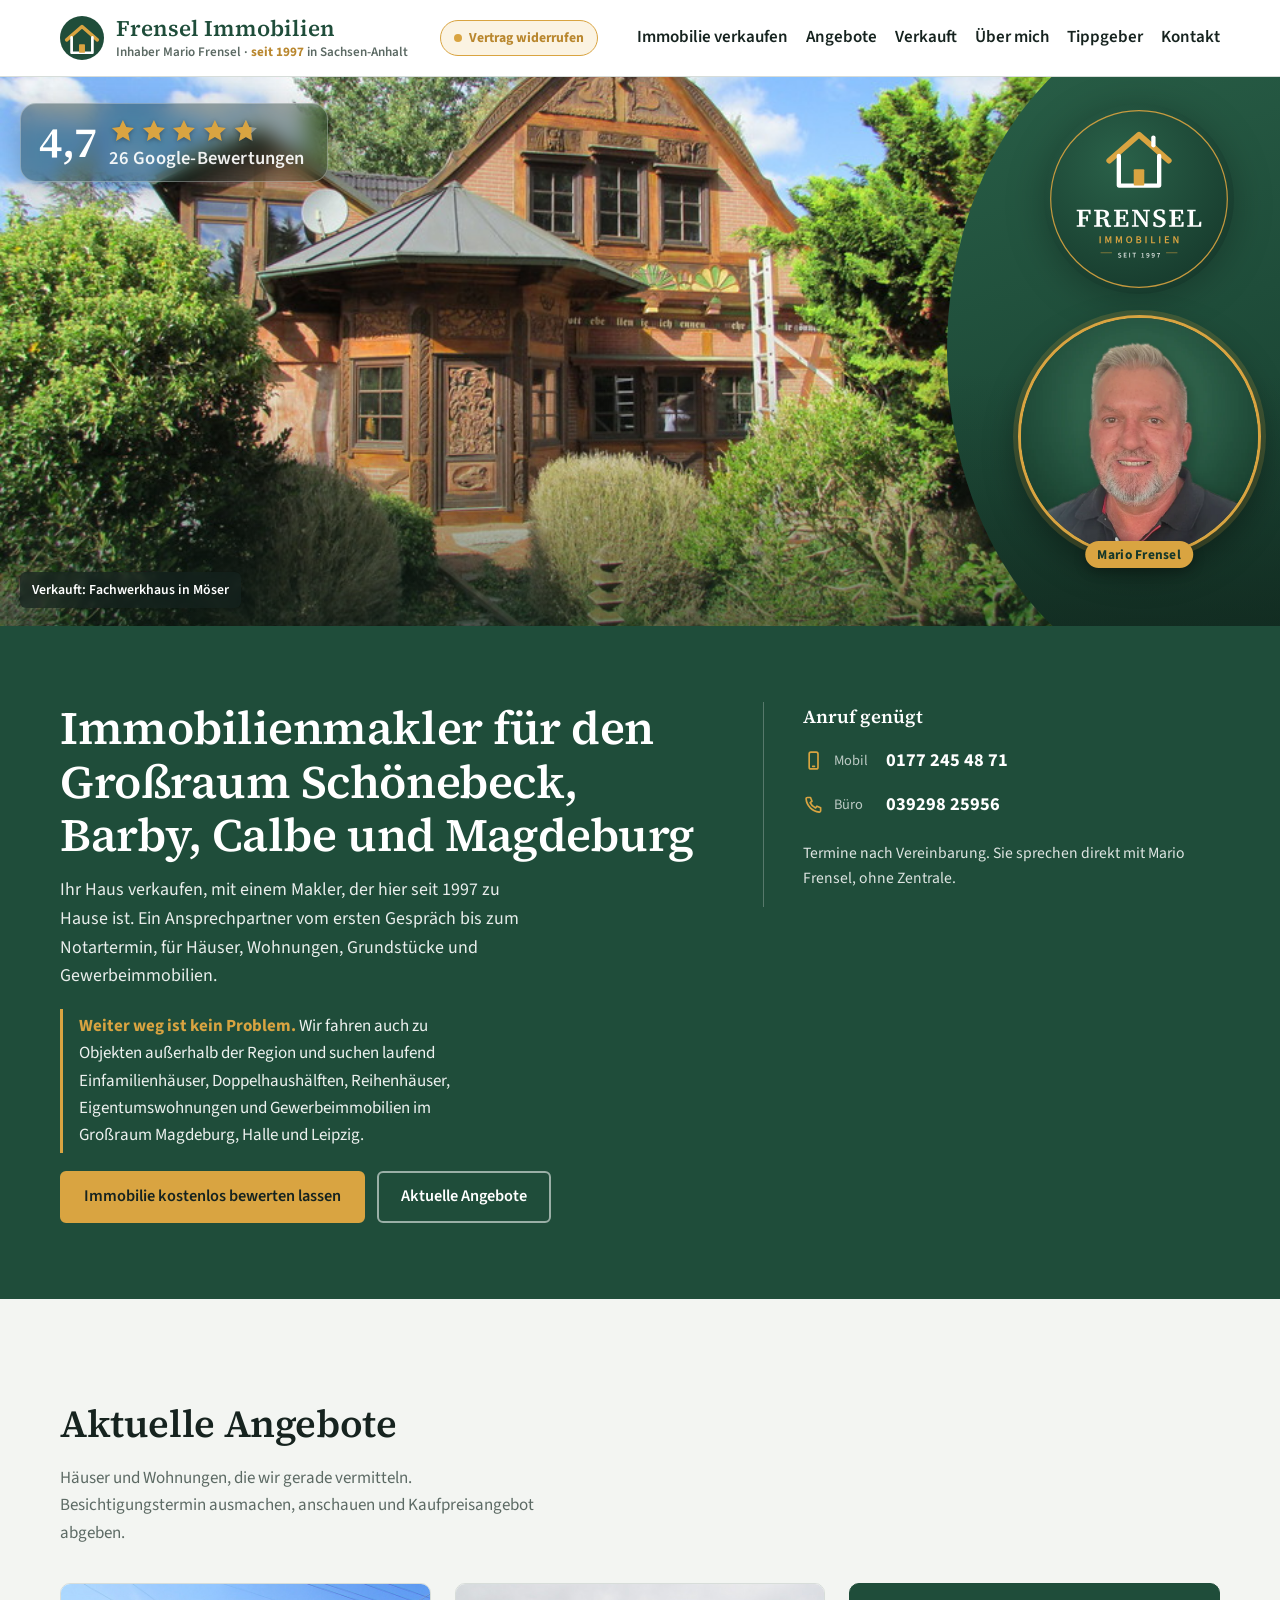
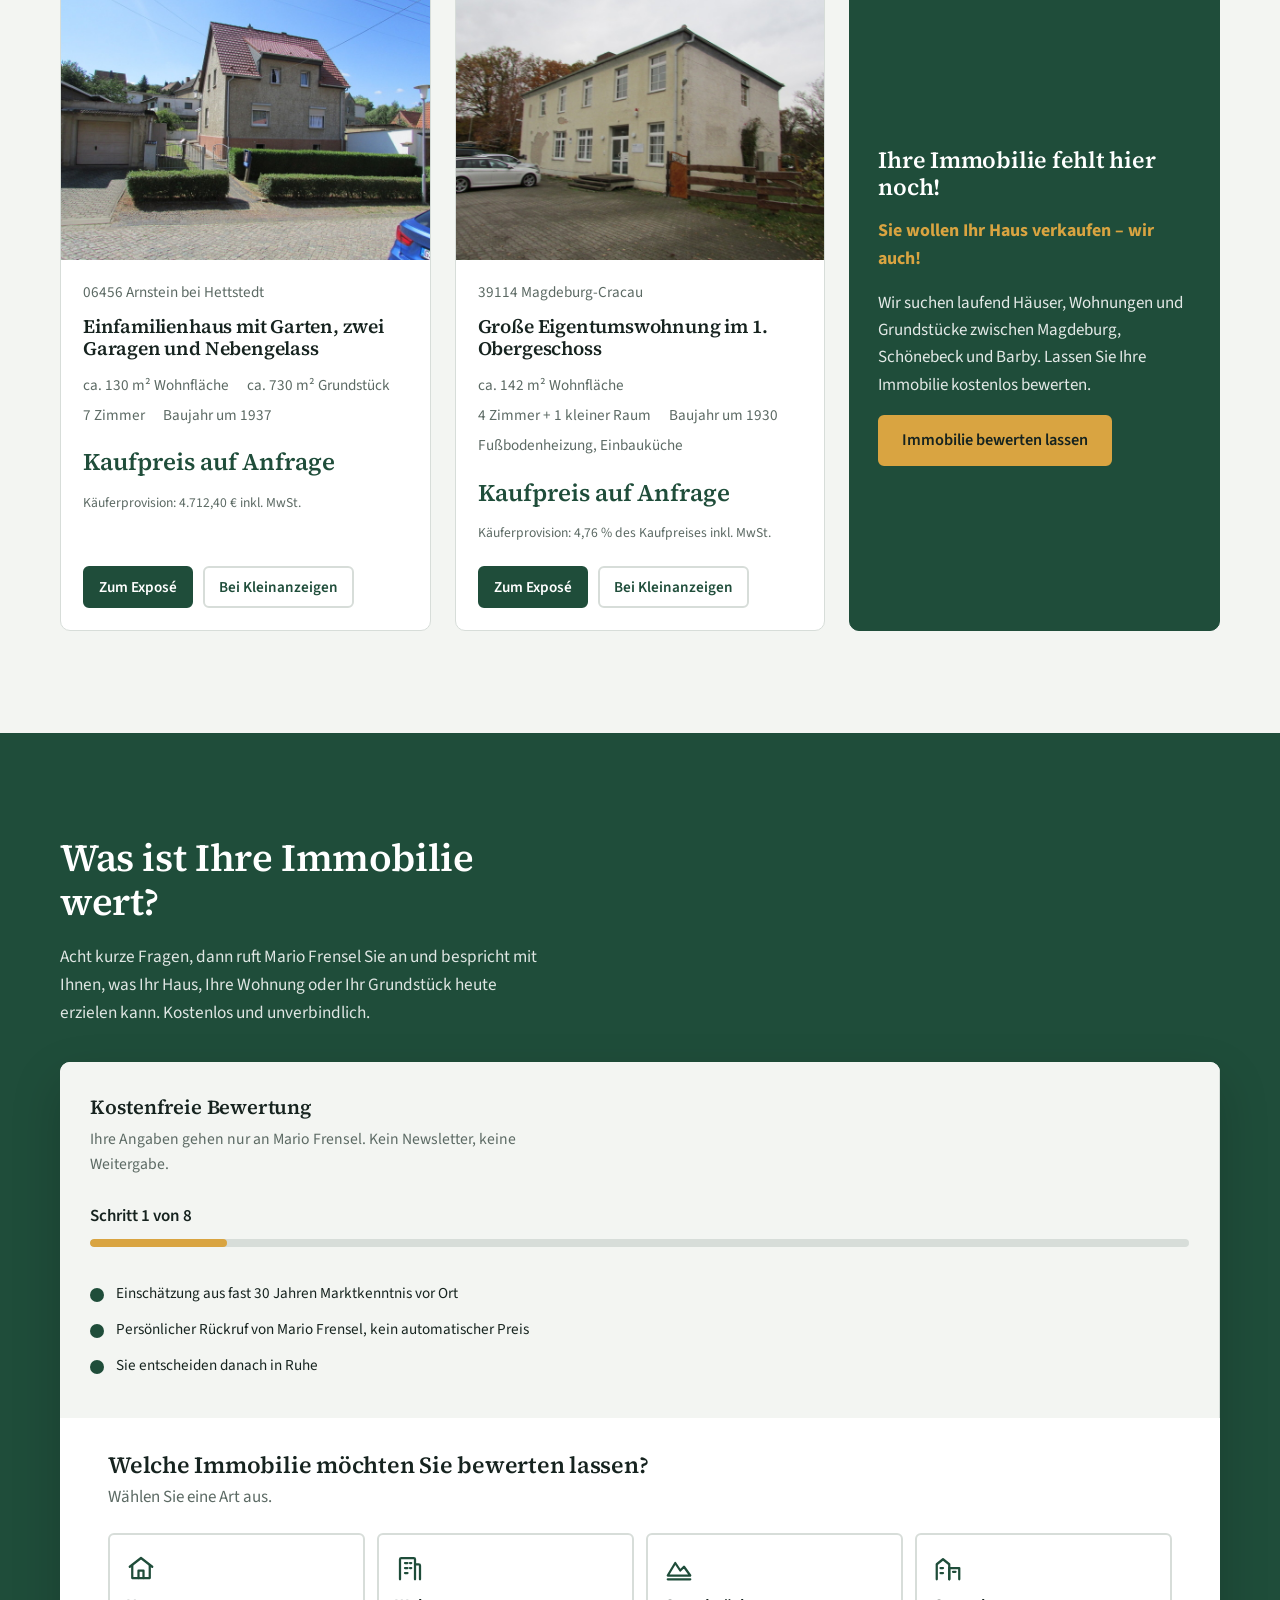
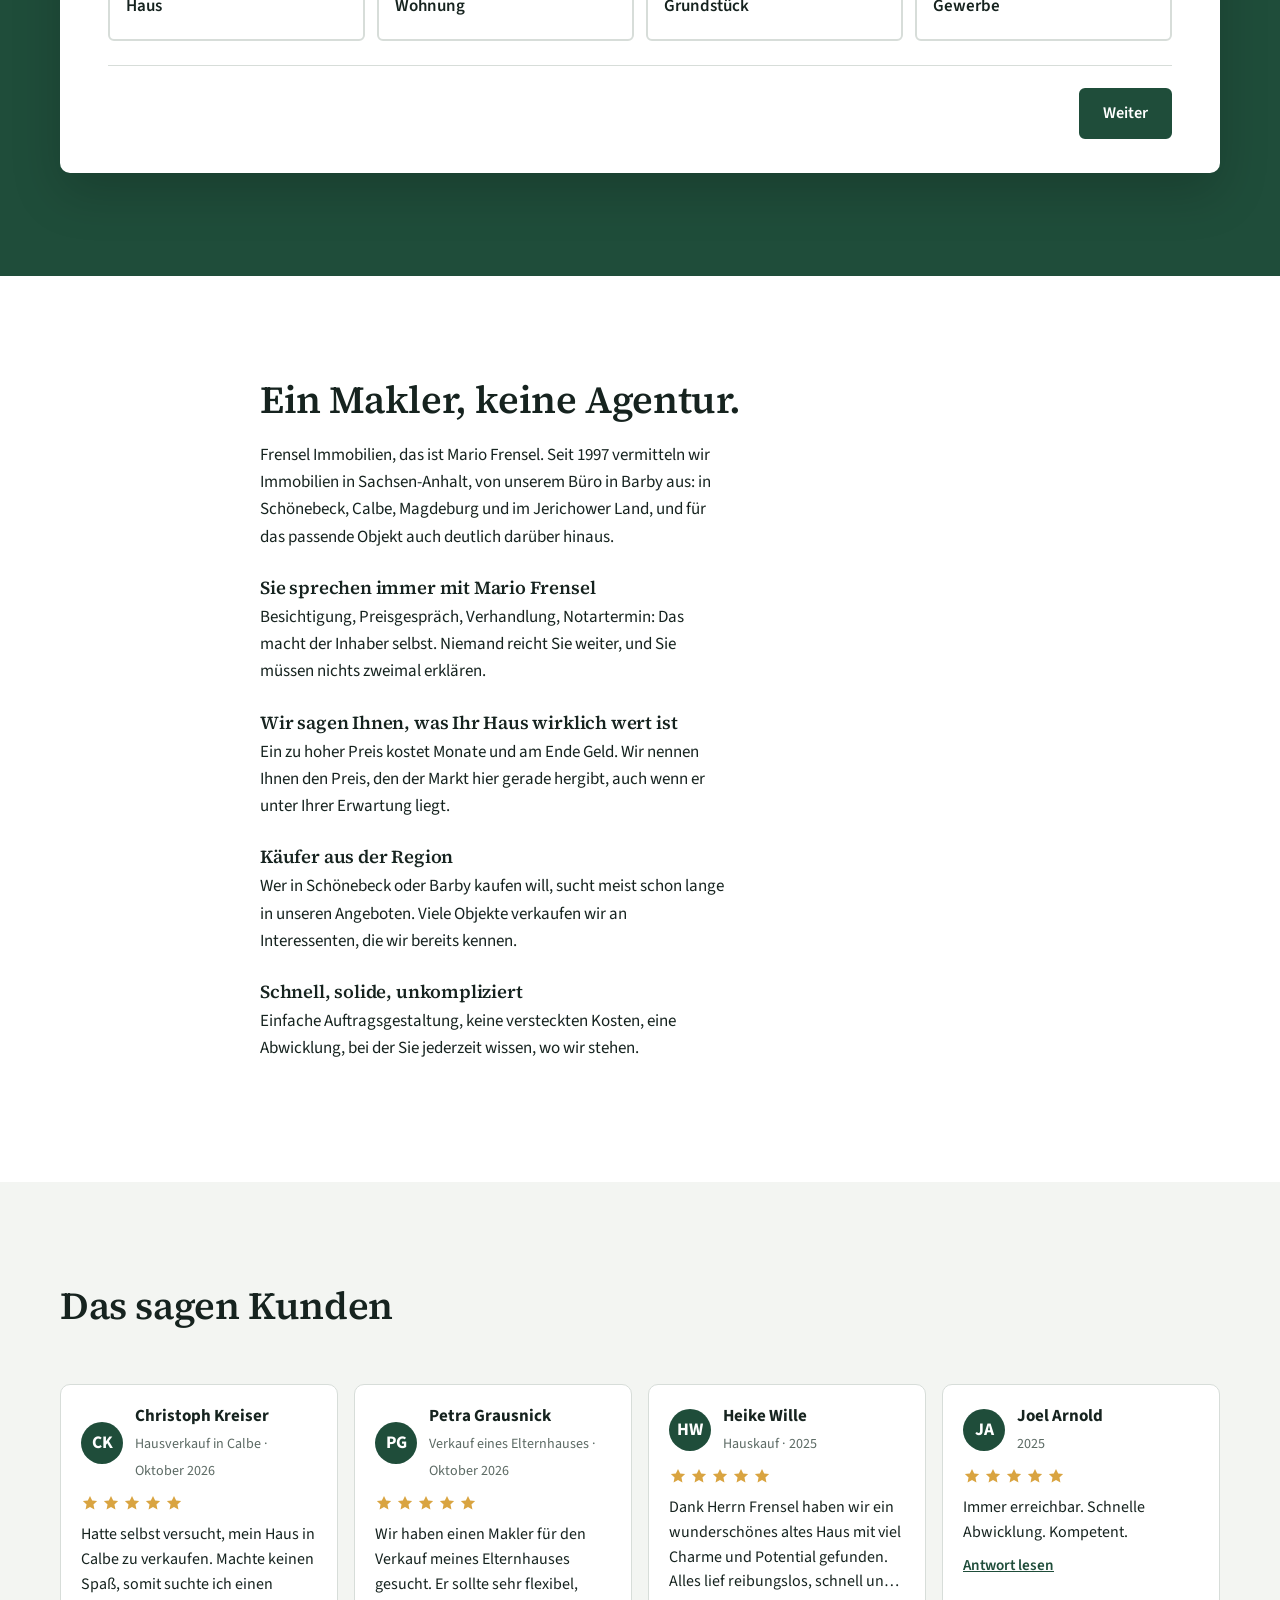
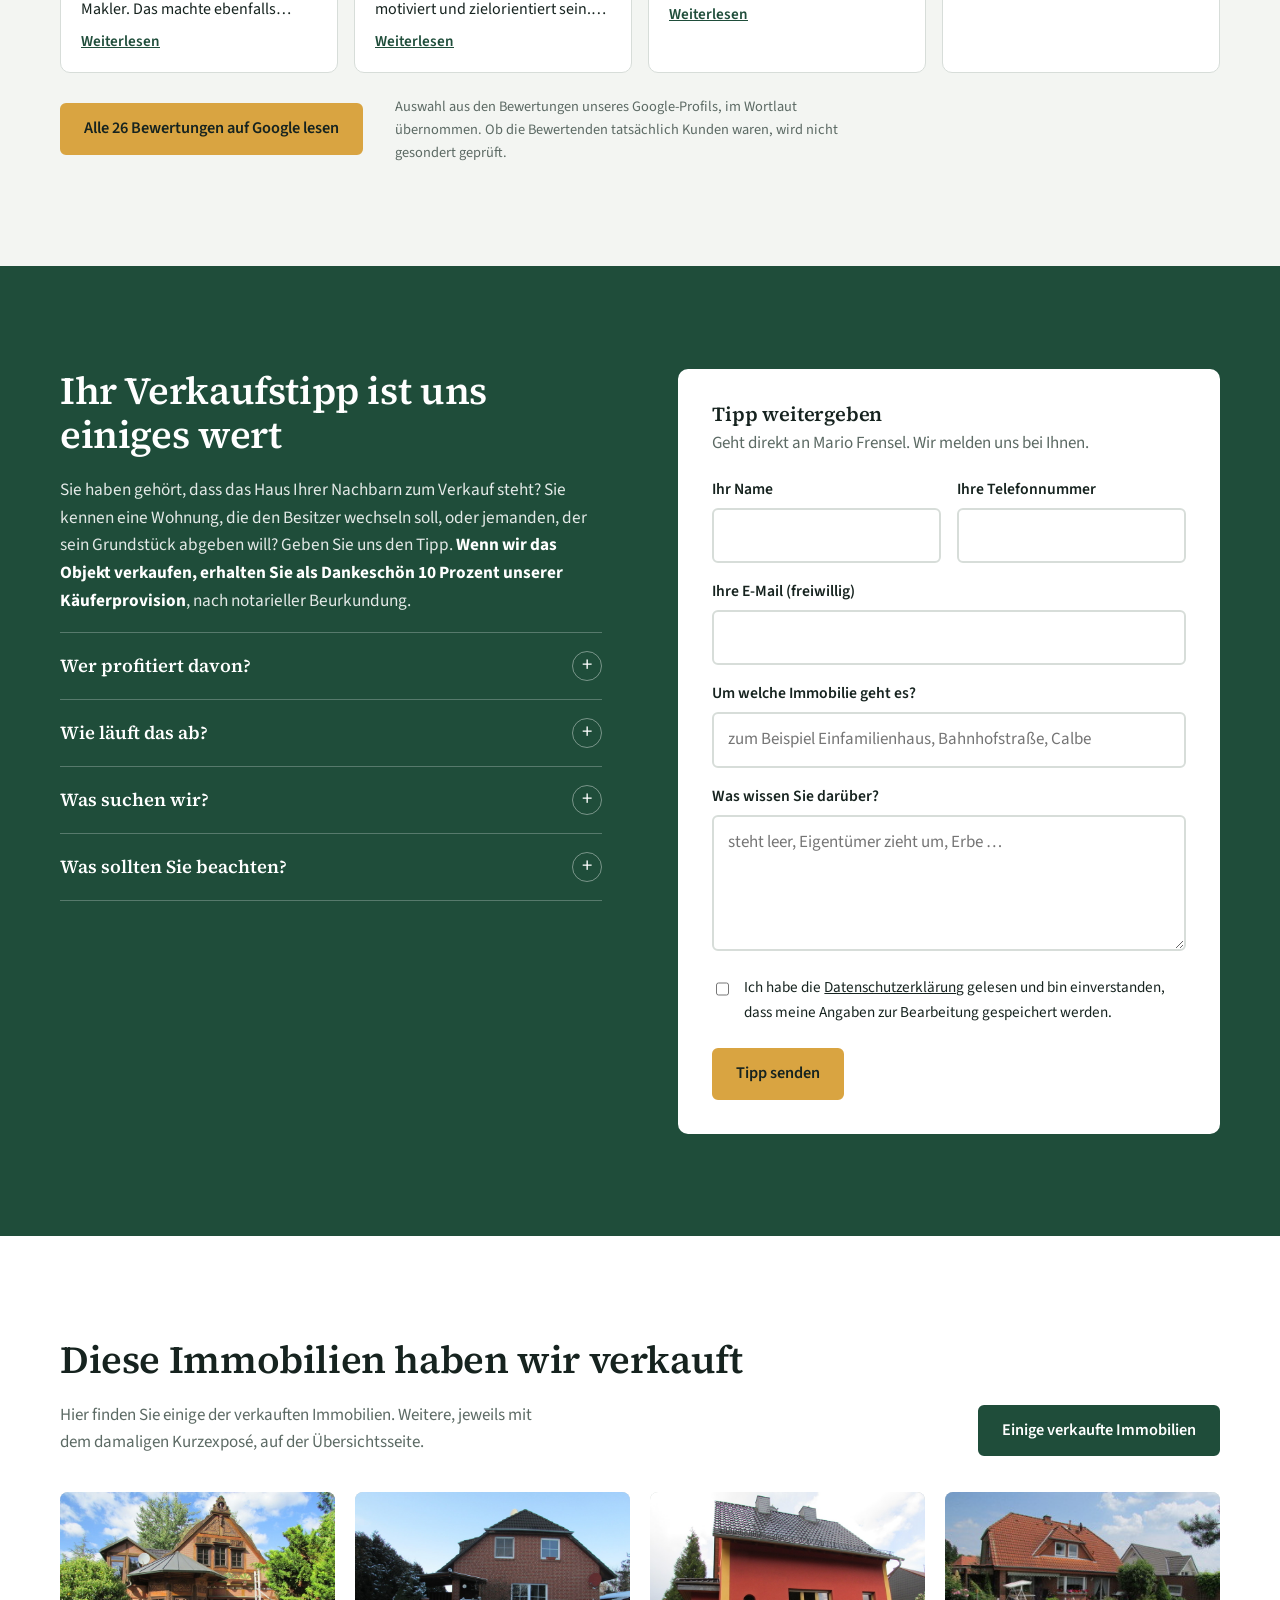
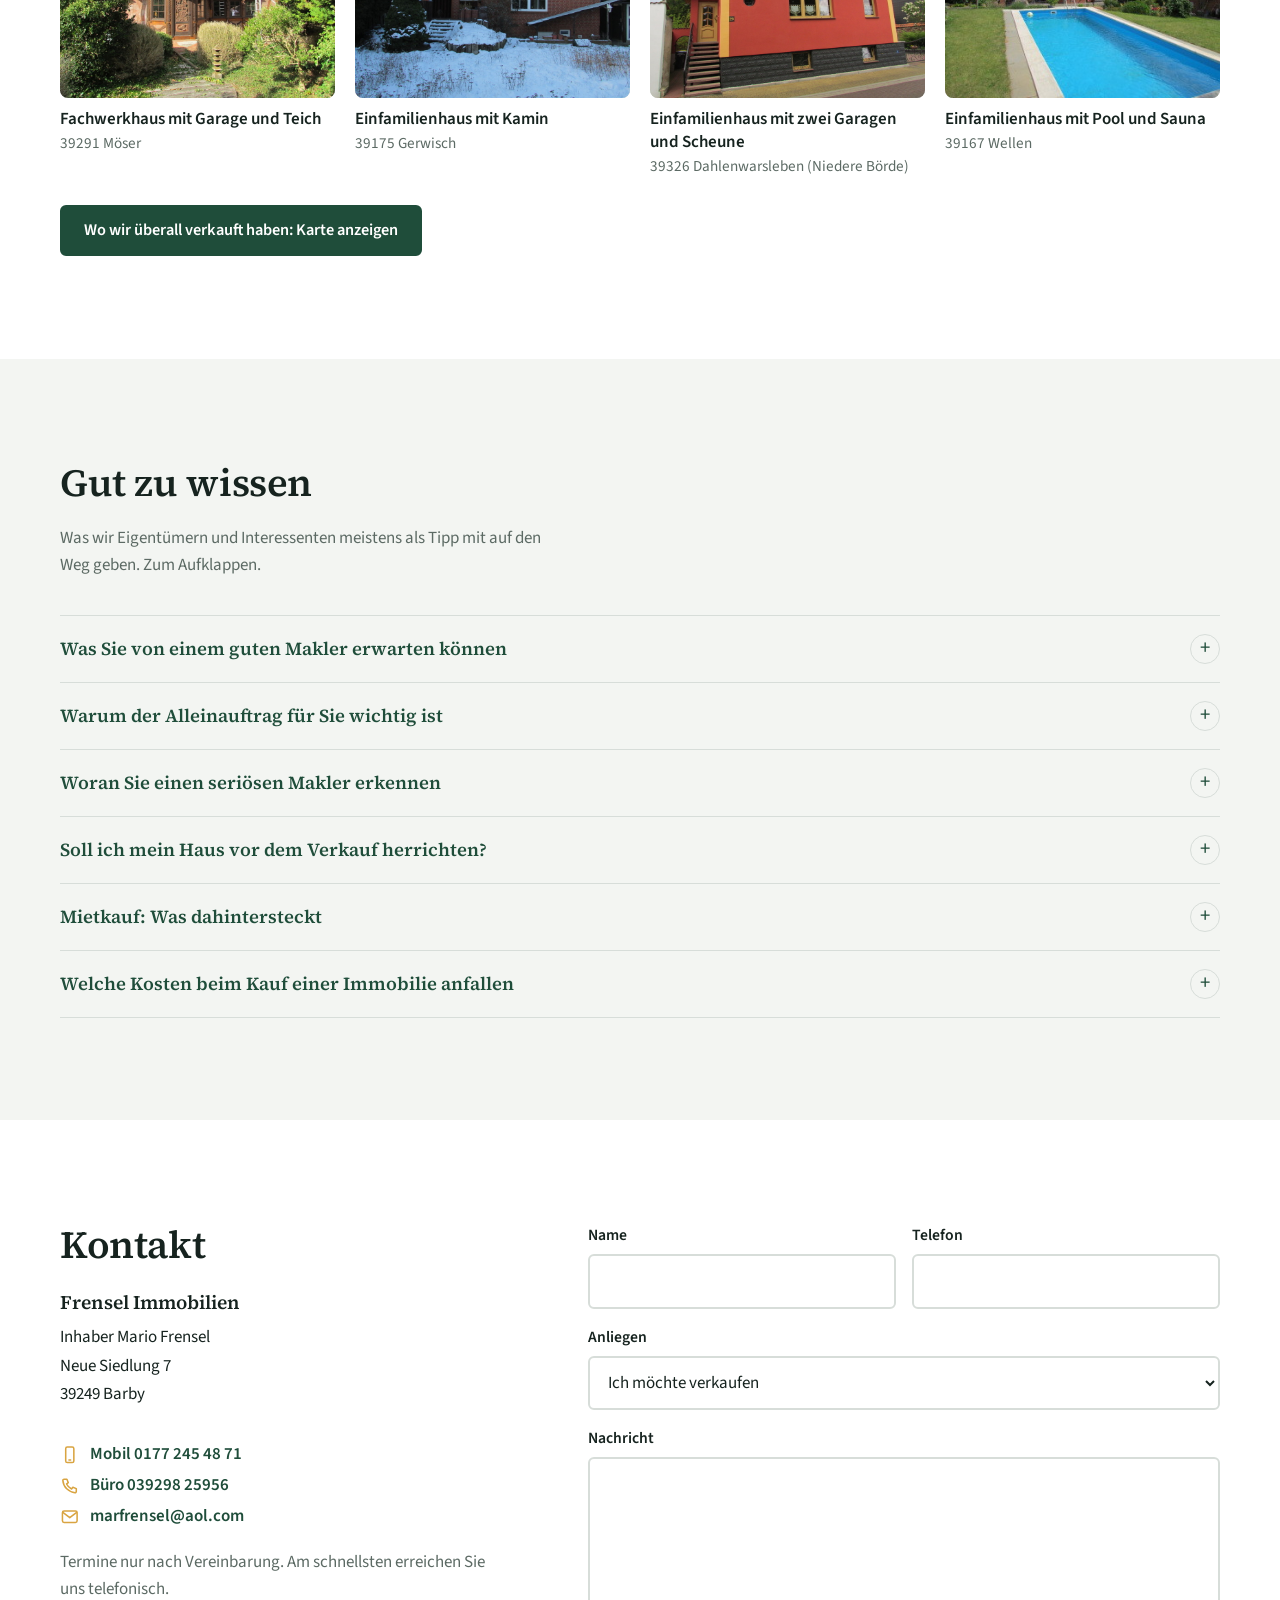
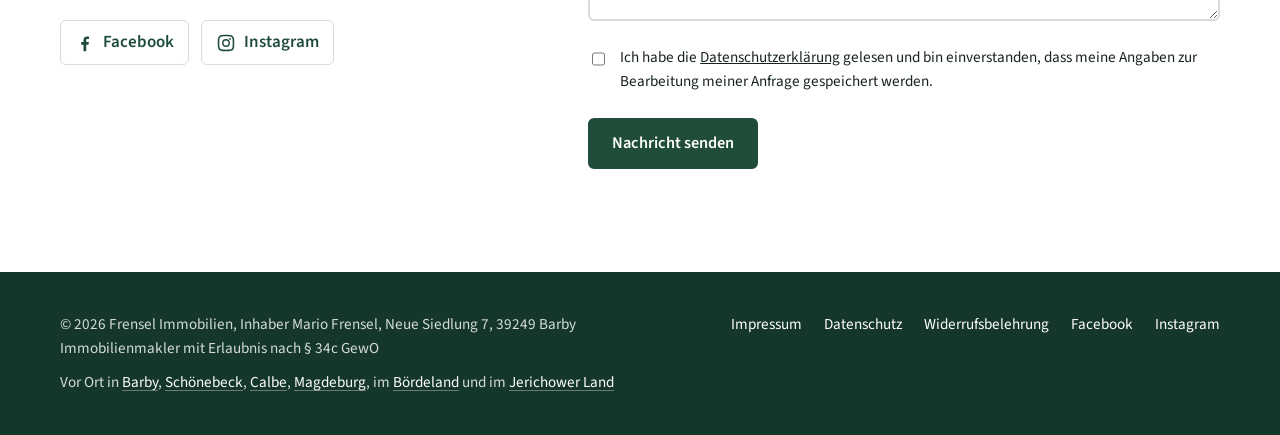
==== commit a01ead03: "Add files via upload" ====
--- a/index.html
+++ b/index.html
@@ -392,6 +392,83 @@
       <figure class="ref"><div class="bild"><img class="foto" src="bilder/verkauft/dahlenwarsleben.jpg" alt="Verkauft: Einfamilienhaus mit zwei Garagen und Scheune, 39326 Dahlenwarsleben (Niedere Börde)" loading="lazy"></div><figcaption>Einfamilienhaus mit zwei Garagen und Scheune<span>39326 Dahlenwarsleben (Niedere Börde)</span></figcaption></figure>
       <figure class="ref"><div class="bild"><img class="foto" src="bilder/verkauft/wellen.jpg" alt="Verkauft: Einfamilienhaus mit Pool und Sauna, 39167 Wellen" loading="lazy"></div><figcaption>Einfamilienhaus mit Pool und Sauna<span>39167 Wellen</span></figcaption></figure>
     </div>
+<details class="karte-klapp">
+  <summary><span class="knopf dunkel"><span class="karte-zu">Wo wir überall verkauft haben: Karte anzeigen</span><span class="karte-auf">Karte ausblenden</span></span></summary>
+  <div class="karte-rahmen">
+<svg class="karte" viewBox="0 0 760 820" role="img" aria-label="Karte der verkauften Immobilien zwischen Magdeburg, Schönebeck, Barby und Calbe">
+<rect x="0" y="0" width="760" height="820" rx="14" class="karte-land"/>
+<path d="M 624.7 820.0 L 614.2 723.5 L 593.4 627.1 L 577.8 562.7 L 489.3 514.5 L 447.7 482.4 L 406.0 418.0 L 364.4 353.7 L 338.4 289.4 L 354.0 225.1 L 406.0 160.8 L 458.1 96.5 L 489.3 16.1" class="karte-fluss"/><path d="M 426.8 820.0 L 452.9 755.7 L 468.5 691.4 L 468.5 651.2 L 520.5 611.0 L 562.2 578.8 L 577.8 562.7" class="karte-fluss"/>
+<text x="442.1" y="120.6" class="karte-flussname">Elbe</text><text x="420.1" y="731.6" class="karte-flussname" text-anchor="end">Saale</text>
+<circle cx="426.8" cy="466.3" r="7" class="karte-punkt aktiv"><title>Einfamilienhaus mit Wintergarten, 39218 Schönebeck, Bad Salzelmen</title></circle>
+<circle cx="439.3" cy="459.8" r="7" class="karte-punkt aktiv"><title>Bungalow, 39218 Schönebeck (Elbe)</title></circle>
+<circle cx="401.9" cy="492.0" r="7" class="karte-punkt aktiv"><title>Einfamilienhaus, 39218 Schönebeck, Bad Salzelmen</title></circle>
+<circle cx="393.5" cy="443.8" r="7" class="karte-punkt aktiv"><title>Doppelhaushälfte, 39218 Schönebeck, Felgeleben</title></circle>
+<circle cx="414.4" cy="498.4" r="7" class="karte-punkt aktiv"><title>Einfamilienhaus mit Balkon, 39218 Schönebeck, Bad Salzelmen</title></circle>
+<circle cx="390.4" cy="482.4" r="7" class="karte-punkt aktiv"><title>Einfamilienhaus mit zwei Garagen, 39218 Schönebeck, Bad Salzelmen</title></circle>
+<circle cx="449.8" cy="475.9" r="7" class="karte-punkt aktiv"><title>Einfamilienhaus im Bungalowstil mit Gewerbefläche, 39218 Schönebeck (Elbe)</title></circle>
+<circle cx="432.1" cy="450.2" r="7" class="karte-punkt aktiv"><title>Reihenendhaus mit Wintergarten, 39218 Schönebeck (Elbe)</title></circle>
+<circle cx="572.6" cy="538.6" r="7" class="karte-punkt aktiv"><title>Reihenendhaus mitten in Barby, 39249 Barby (Elbe)</title></circle>
+<circle cx="544.5" cy="586.9" r="7" class="karte-punkt aktiv"><title>Einfamilienhaus mit Balkon, 39249 Barby, OT Tornitz</title></circle>
+<circle cx="553.9" cy="594.9" r="7" class="karte-punkt aktiv"><title>Einfamilienhaus mit großem Grundstück, 39249 Barby, OT Tornitz</title></circle>
+<circle cx="463.3" cy="651.2" r="7" class="karte-punkt aktiv"><title>Einfamilienhaus in ruhiger Lage mit Garage und Werkstatt, 39240 Calbe (Saale)</title></circle>
+<circle cx="560.1" cy="630.3" r="7" class="karte-punkt aktiv"><title>Modernisiertes Einfamilienhaus, 39240 Groß Rosenburg</title></circle>
+<circle cx="458.1" cy="758.9" r="7" class="karte-punkt aktiv"><title>Saniertes Reihenmittelhaus mit neuer Einbauküche, 06429 Nienburg (Saale)</title></circle>
+<circle cx="309.2" cy="527.4" r="7" class="karte-punkt aktiv"><title>Einfamilienhaus, 39221 Biere</title></circle>
+<circle cx="320.7" cy="537.0" r="7" class="karte-punkt aktiv"><title>Saniertes Bauernhaus, 39221 Biere</title></circle>
+<circle cx="335.2" cy="479.1" r="7" class="karte-punkt aktiv"><title>Einfamilienhaus mit Kamin, 39221 Welsleben</title></circle>
+<circle cx="374.8" cy="520.9" r="7" class="karte-punkt aktiv"><title>Einfamilienhaus, 39221 Eggersdorf</title></circle>
+<circle cx="299.8" cy="602.9" r="7" class="karte-punkt aktiv"><title>Einfamilienhaus mit Kamin und großer Terrasse, 39221 Großmühlingen</title></circle>
+<circle cx="310.2" cy="614.2" r="7" class="karte-punkt aktiv"><title>Einfamilienhaus auf Eckgrundstück, 39221 Großmühlingen (Bördeland)</title></circle>
+<circle cx="343.6" cy="585.3" r="7" class="karte-punkt aktiv"><title>Einfamilienhaus mit Pool, Garage und Werkstatt, 39221 Kleinmühlingen (Bördeland)</title></circle>
+<circle cx="324.8" cy="630.3" r="7" class="karte-punkt aktiv"><title>Kleines Einfamilienhaus zum Aus- und Anbauen, 39221 Eickendorf (Bördeland)</title></circle>
+<circle cx="251.9" cy="447.0" r="7" class="karte-punkt aktiv"><title>Architektenhaus, 39171 Sülzetal, OT Stemmern</title></circle>
+<circle cx="251.9" cy="720.3" r="7" class="karte-punkt aktiv"><title>Einfamilienhaus mit ausgebauter Scheune und Pool, 39443 Atzendorf (Staßfurt)</title></circle>
+<circle cx="343.6" cy="382.7" r="7" class="karte-punkt aktiv"><title>Einfamilienhaus, 39122 Magdeburg</title></circle>
+<circle cx="314.4" cy="221.9" r="7" class="karte-punkt aktiv"><title>Einfamilienhaus mit Nebengebäude, 39128 Magdeburg</title></circle>
+<circle cx="322.7" cy="292.6" r="7" class="karte-punkt aktiv"><title>Reihenhaus, 39106 Magdeburg</title></circle>
+<circle cx="293.6" cy="350.5" r="7" class="karte-punkt aktiv"><title>Wohn- und Geschäftshaus, 39120 Magdeburg</title></circle>
+<circle cx="512.2" cy="382.7" r="7" class="karte-punkt aktiv"><title>Einfamilienhaus mit Pool, 39245 bei Gommern</title></circle>
+<circle cx="525.8" cy="398.7" r="7" class="karte-punkt aktiv"><title>Einfamilienhaus mit Stallungen und Garten, 39245 Gommern</title></circle>
+<circle cx="449.8" cy="366.6" r="7" class="karte-punkt aktiv"><title>Einfamilienhaus mit Wintergarten, 39175 Wahlitz</title></circle>
+<circle cx="418.5" cy="212.2" r="7" class="karte-punkt aktiv"><title>Einfamilienhaus mit Kamin, 39175 Gerwisch</title></circle>
+<circle cx="489.3" cy="173.6" r="7" class="karte-punkt aktiv"><title>Fachwerkhaus mit Garage und Teich, 39291 Möser</title></circle>
+<circle cx="647.6" cy="273.3" r="7" class="karte-punkt aktiv"><title>Einfamilienhaus mit großem Grundstück und drei Garagen, 39291 Möckern</title></circle>
+<circle cx="687.1" cy="233.1" r="7" class="karte-punkt aktiv"><title>Einfamilienhaus mit Nebengelass, 39291 Ziepel</title></circle>
+<circle cx="543.5" cy="61.1" r="7" class="karte-punkt aktiv"><title>Einfamilienhaus mit Pool, 39288 Burg</title></circle>
+<circle cx="75.0" cy="221.9" r="7" class="karte-punkt aktiv"><title>Einfamilienhaus mit Pool und Sauna, 39167 Wellen</title></circle>
+<circle cx="158.2" cy="221.9" r="7" class="karte-punkt aktiv"><title>Freistehendes Einfamilienhaus, 39167 Irxleben</title></circle>
+<circle cx="199.9" cy="160.8" r="7" class="karte-punkt aktiv"><title>Einfamilienhaus mit zwei Garagen und Scheune, 39326 Dahlenwarsleben (Niedere Börde)</title></circle>
+<g class="karte-buero" transform="translate(572.6 538.6)"><path d="M0 -15 L4.4 -4.6 L15.3 -4.6 L6.5 2 L9.9 12.4 L0 6 L-9.9 12.4 L-6.5 2 L-15.3 -4.6 L-4.4 -4.6 Z"/><title>Unser Büro: Neue Siedlung 7, Barby</title></g>
+<text x="309.7" y="292.8" class="karte-ort" text-anchor="end">Magdeburg</text>
+<text x="410.7" y="476.1" class="karte-ort" text-anchor="end">Schönebeck</text>
+<text x="584.6" y="543.6" class="karte-ort">Barby</text>
+<text x="451.3" y="656.2" class="karte-ort" text-anchor="end">Calbe</text>
+<text x="446.1" y="763.9" class="karte-ort" text-anchor="end">Nienburg</text>
+<text x="524.2" y="387.7" class="karte-ort">Gommern</text>
+<text x="501.3" y="178.6" class="karte-ort">Möser</text>
+<text x="555.5" y="66.1" class="karte-ort">Burg</text>
+<text x="659.6" y="278.3" class="karte-ort">Möckern</text>
+<text x="297.2" y="532.4" class="karte-ort" text-anchor="end">Biere</text>
+<text x="323.2" y="484.1" class="karte-ort" text-anchor="end">Welsleben</text>
+<text x="287.8" y="607.9" class="karte-ort" text-anchor="end">Großmühlingen</text>
+<text x="355.6" y="590.3" class="karte-ort">Kleinmühlingen</text>
+<text x="312.8" y="635.3" class="karte-ort" text-anchor="end">Eickendorf</text>
+<text x="386.8" y="525.9" class="karte-ort">Eggersdorf</text>
+<text x="572.1" y="635.3" class="karte-ort">Groß Rosenburg</text>
+<text x="536.7" y="596.7" class="karte-ort" text-anchor="end">Tornitz</text>
+<text x="406.5" y="217.2" class="karte-ort" text-anchor="end">Gerwisch</text>
+<text x="437.8" y="371.6" class="karte-ort" text-anchor="end">Wahlitz</text>
+<text x="699.1" y="238.1" class="karte-ort">Ziepel</text>
+<text x="63.0" y="226.9" class="karte-ort" text-anchor="end">Wellen</text>
+<text x="170.2" y="226.9" class="karte-ort">Irxleben</text>
+<text x="211.9" y="165.8" class="karte-ort">Dahlenwarsleben</text>
+<text x="239.9" y="452.0" class="karte-ort" text-anchor="end">Stemmern</text>
+<text x="239.9" y="725.3" class="karte-ort" text-anchor="end">Atzendorf</text>
+<g class="karte-legende" transform="translate(22 30)"><circle cx="8" cy="0" r="7" class="karte-punkt aktiv"/><text x="24" y="5">verkauft (39 in der Region, 1 weiteres bei Berlin)</text><g class="karte-buero" transform="translate(8 30) scale(.75)"><path d="M0 -15 L4.4 -4.6 L15.3 -4.6 L6.5 2 L9.9 12.4 L0 6 L-9.9 12.4 L-6.5 2 L-15.3 -4.6 L-4.4 -4.6 Z"/></g><text x="24" y="35">unser Büro in Barby</text></g>
+<text x="740" y="804" class="karte-hinweis" text-anchor="end">Schematische Darstellung, Lage ungefähr</text>
+</svg>
+  </div>
+</details>
   </div>
 </section>
 
@@ -465,6 +542,7 @@
     <div>
       <div>© 2026 Frensel Immobilien, Inhaber Mario Frensel, Neue Siedlung 7, 39249 Barby</div>
       <div>Immobilienmakler mit Erlaubnis nach § 34c GewO</div>
+      <div class="fuss-orte">Vor Ort in <a href="immobilienmakler-barby.html">Barby</a>, <a href="immobilienmakler-schoenebeck.html">Schönebeck</a>, <a href="immobilienmakler-calbe.html">Calbe</a>, <a href="immobilienmakler-magdeburg.html">Magdeburg</a>, im <a href="immobilienmakler-boerdeland.html">Bördeland</a> und im <a href="immobilienmakler-jerichower-land.html">Jerichower Land</a></div>
     </div>
     <ul>
       <li><a href="rechtliches.html#impressum">Impressum</a></li>
@@ -509,9 +587,9 @@
 
 <script>
 (function () {
-  // Wechselnde Kopfbilder: Angebote und verkaufte Häuser
+  // Wechselnde Kopfbilder
   var box = document.getElementById('kopfbild');
-  // Nur die Hausfotos wechseln – Logo und Porträt sind auch <img>, gehören aber nicht in die Schleife
+  // Nur die Hausfotos wechseln: Logo und Porträt sind auch <img>, gehören aber nicht in die Schleife
   var bilder = Array.prototype.slice.call(box.querySelectorAll('img.kopf-foto'));
   var bu = document.getElementById('kopf-bu');
   var daten = [["bilder/verkauft/moeser.jpg", "Verkauft: Fachwerkhaus in Möser", "referenzen.html"], ["bilder/verkauft/dahlenwarsleben.jpg", "Verkauft: Einfamilienhaus in Dahlenwarsleben", "referenzen.html"], ["bilder/verkauft/gerwisch.jpg", "Verkauft: Einfamilienhaus in Gerwisch", "referenzen.html"], ["bilder/verkauft/kleinmuehlingen.jpg", "Verkauft: Einfamilienhaus in Kleinmühlingen", "referenzen.html"], ["bilder/verkauft/moeckern.jpg", "Verkauft: Einfamilienhaus in Möckern", "referenzen.html"], ["bilder/verkauft/bungalow-gewerbe.jpg", "Verkauft: Bungalow in Schönebeck", "referenzen.html"]];
@@ -529,7 +607,7 @@
     bu.textContent = daten[n][1]; bu.href = daten[n][2];
   }
   function weiterBild() { zeigeBild(n + 1); }
-  function start() { if (ruhig || zeit) return; zeit = setInterval(weiterBild, 4000); }
+  function start() { if (ruhig || zeit || bilder.length < 2) return; zeit = setInterval(weiterBild, 4000); }
   function stopp() { if (zeit) { clearInterval(zeit); zeit = null; } }
   lade(1);
   start();
@@ -537,6 +615,9 @@
   box.addEventListener('mouseenter', stopp);
   box.addEventListener('mouseleave', start);
 })();
+</script>
+
+<script>
 (function () {
   // Bewertungsformular in acht Schritten
   var form = document.getElementById('bewertungsformular');
--- a/stil.css
+++ b/stil.css
@@ -530,3 +530,65 @@
   .kopf-sterne { font-size: 0.72rem; padding: 8px 12px 8px 10px; column-gap: 8px; row-gap: 3px; border-radius: 11px; }
   .kopfbild.mit-medaillon .kopf-sterne { left: 10px; top: 10px; }
 }
+
+/* ===== Standortseiten (z. B. Immobilienmakler Barby) ===== */
+.standort-kopf { max-width: 760px; }
+.standort-kopf h1 { margin: 10px 0 16px; }
+.standort-kopf .aktionen { display: flex; flex-wrap: wrap; gap: 12px; margin-top: 24px; }
+.standort-kopf .aktionen .knopf { display: inline-flex; align-items: center; gap: 8px; }
+/* Drei Gründe: Titel und Texte stehen über alle Spalten auf einer Linie (Subgrid) */
+.standort-gruende { display: grid; grid-template-columns: repeat(3, 1fr); grid-template-rows: auto auto; column-gap: clamp(24px, 3.5vw, 48px); row-gap: 0; margin-top: clamp(36px, 5vw, 56px); }
+.standort-gruende > div { display: grid; grid-row: span 2; grid-template-rows: subgrid; row-gap: 8px; border-top: 3px solid var(--bernstein); padding-top: 16px; }
+.standort-gruende h3 { margin: 0; font-size: 1.12rem; line-height: 1.3; align-self: end; }
+.standort-gruende p { margin: 0; }
+.standort-preise { margin-top: clamp(28px, 4vw, 40px); }
+.standort-preise h3 { margin: 0 0 8px; }
+.standort-preise p { margin: 0 0 8px; max-width: 75ch; }
+.standort-preise p:last-child { margin: 0; }
+.standort-zweispaltig { display: grid; grid-template-columns: 1fr 1fr; gap: clamp(32px, 6vw, 80px); align-items: start; }
+.standort-zweispaltig h2 { margin-top: 0; }
+@media (max-width: 820px) {
+  .standort-gruende { grid-template-columns: 1fr; grid-template-rows: none; row-gap: 26px; }
+  .standort-gruende > div { grid-row: auto; grid-template-rows: none; }
+  .standort-zweispaltig { grid-template-columns: 1fr; }
+}
+
+/* Karten „Verkauft“: Ort, Titel, Preis und Kurzexposé stehen in jeder Reihe auf einer Linie, egal wie viele
+   Zeilen ein Titel braucht (Subgrid: jede Karte belegt 5 gemeinsame Zeilen des Rasters) */
+.ref-karte { display: grid; grid-row: span 5; grid-template-rows: subgrid; row-gap: 0; }
+.ref-karte .text { display: contents; }
+.ref-karte .ort { padding: 18px 20px 2px; margin: 0; white-space: nowrap; overflow: hidden; text-overflow: ellipsis; }
+.ref-karte h3 { padding: 0 20px; margin: 0 0 8px; align-self: end; }
+.ref-karte .preis { padding: 0 20px 6px; margin: 0; }
+.ref-karte details { margin-top: 12px; align-self: start; }
+.standort-andere ul { list-style: none; padding: 0; margin: 8px 0 0; display: flex; flex-wrap: wrap; gap: 10px 14px; }
+.standort-andere li a { display: inline-block; padding: 8px 14px; border: 1px solid var(--linie); border-radius: 999px; color: var(--fichte); font-weight: 600; text-decoration: none; }
+.standort-andere li a:hover { border-color: var(--fichte); background: var(--nebel); }
+.fuss-orte { margin-top: 10px; }
+.fuss-orte a { text-decoration: underline; text-decoration-color: rgba(255,255,255,.35); text-underline-offset: 3px; }
+.einstieg .pfad-hell { margin: 0 0 10px; }
+.einstieg .pfad-hell, .einstieg .pfad-hell a { color: rgba(255,255,255,.75); }
+.einstieg .pfad-hell a:hover { color: var(--weiss); }
+.standort-gruende.standort-gruende { margin-top: 0; }
+.standort-andere { margin-top: 24px; }
+.standort-angebot { margin-top: 18px; }
+
+/* ===== Standortkarte (schematisches SVG) ===== */
+.karte-klapp { margin-top: 28px; }
+.karte-klapp summary { list-style: none; cursor: pointer; display: inline-block; }
+.karte-klapp summary::-webkit-details-marker { display: none; }
+.karte-klapp summary .knopf { pointer-events: none; }
+.karte-klapp[open] summary .knopf { background: var(--moor); }
+.karte-rahmen { margin-top: 20px; max-width: 760px; }
+.karte { width: 100%; height: auto; display: block; font-family: var(--sans); }
+.karte-land { fill: var(--nebel); }
+.karte-fluss { fill: none; stroke: #B9CCD6; stroke-width: 7; stroke-linecap: round; stroke-linejoin: round; }
+.karte-flussname { font-size: 13px; fill: #7A96A3; font-style: italic; }
+.karte-punkt.aktiv { fill: var(--fichte); stroke: var(--weiss); stroke-width: 2; }
+.karte-punkt.leise { fill: #B8C4BE; stroke: var(--weiss); stroke-width: 2; }
+.karte-buero path { fill: var(--bernstein); stroke: var(--moor); stroke-width: 1.5; stroke-linejoin: round; }
+.karte-ort { font-size: 13px; fill: var(--tinte); paint-order: stroke; stroke: var(--nebel); stroke-width: 4px; stroke-linejoin: round; }
+.karte-legende text { font-size: 13px; fill: var(--schiefer); }
+.karte-hinweis { font-size: 11px; fill: var(--schiefer); }
+@media (max-width: 600px) { .karte-ort, .karte-legende text, .karte-flussname { font-size: 17px; } .karte-hinweis { font-size: 14px; } }
+.karte-klapp[open] .karte-zu, .karte-klapp:not([open]) .karte-auf { display: none; }
